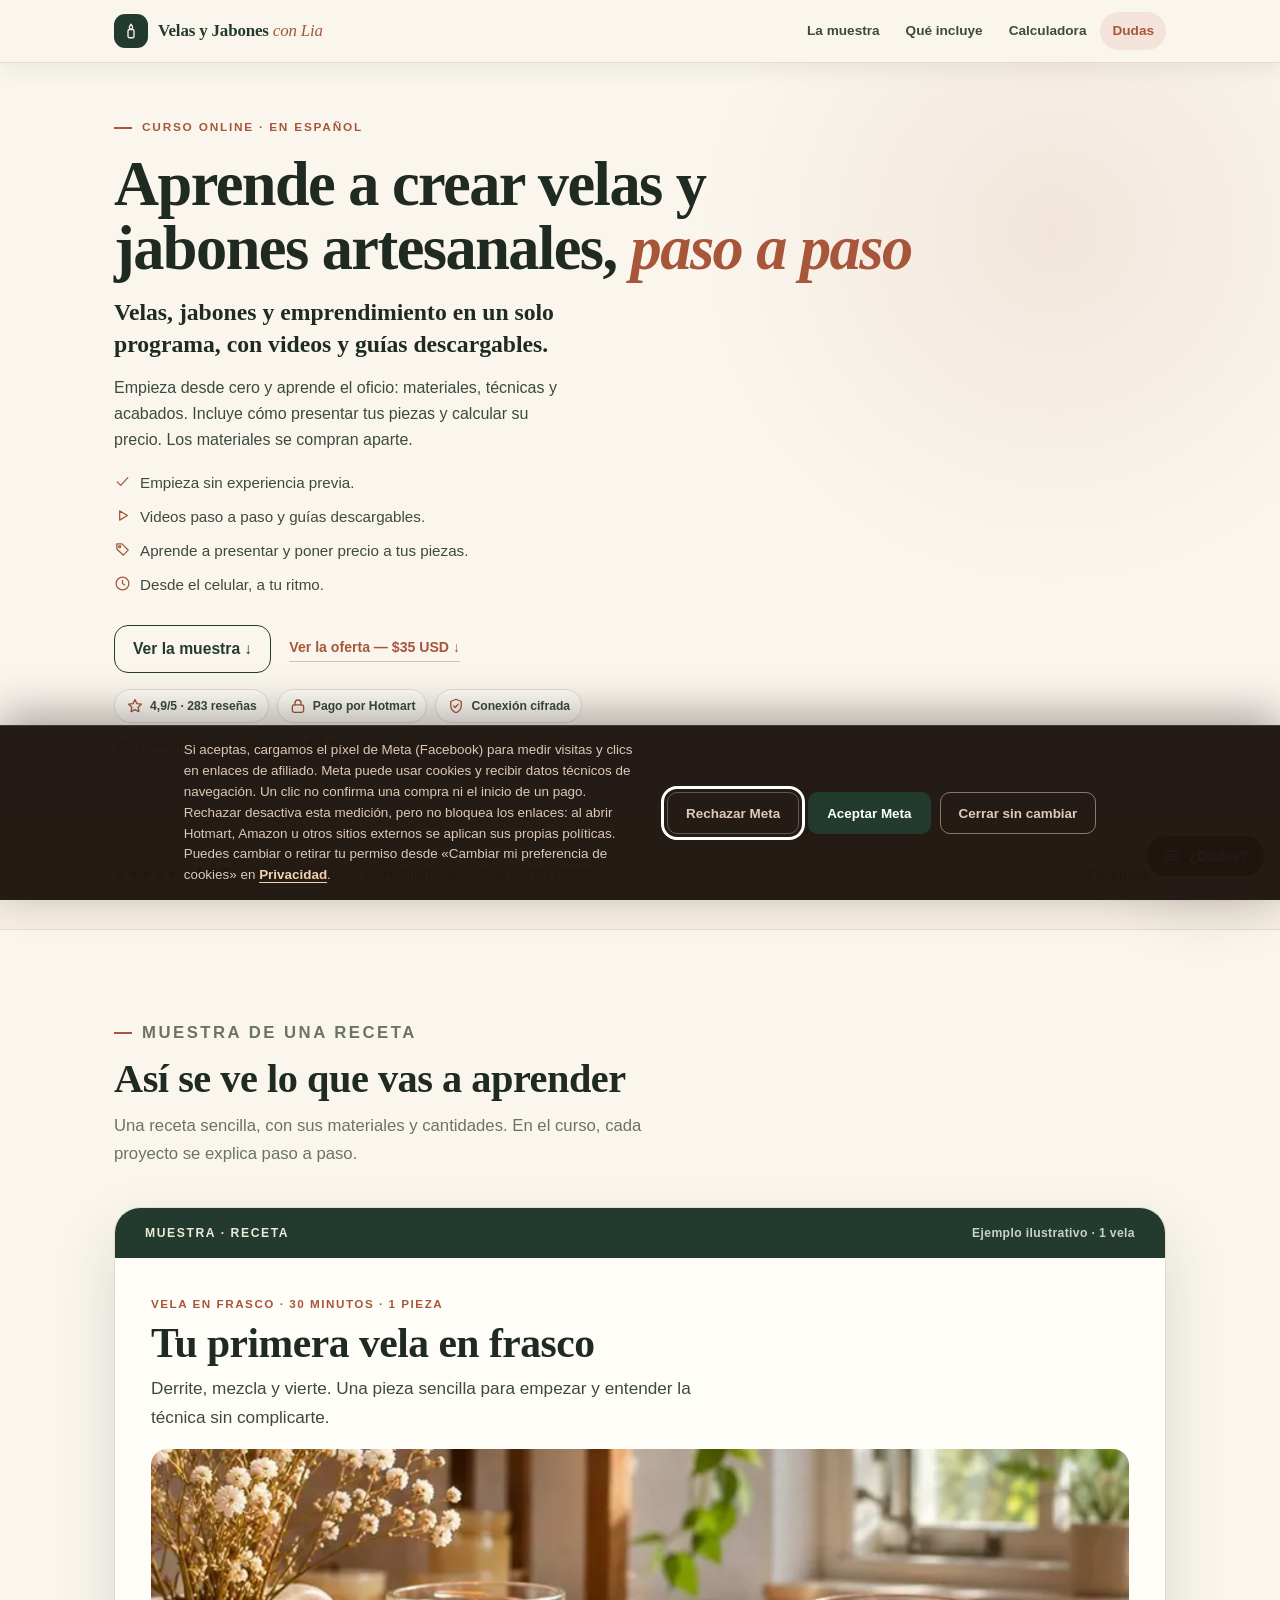
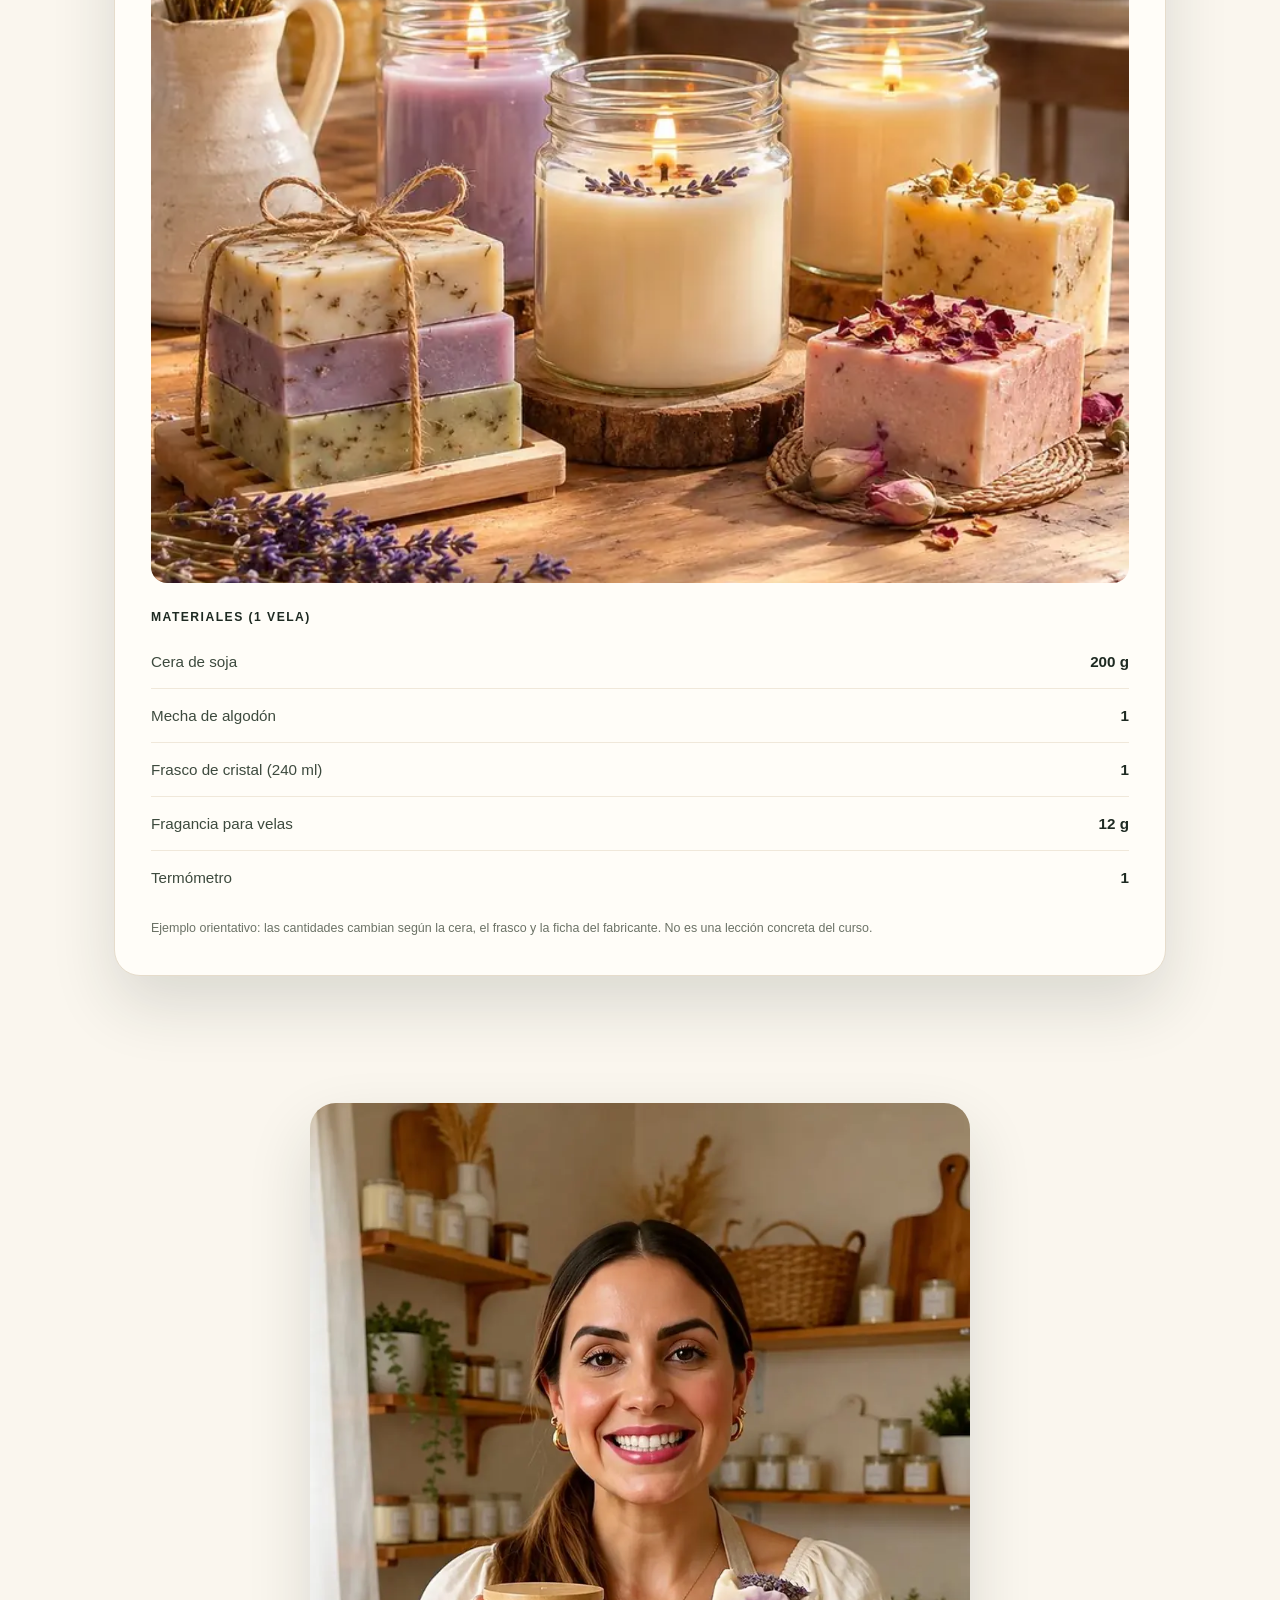
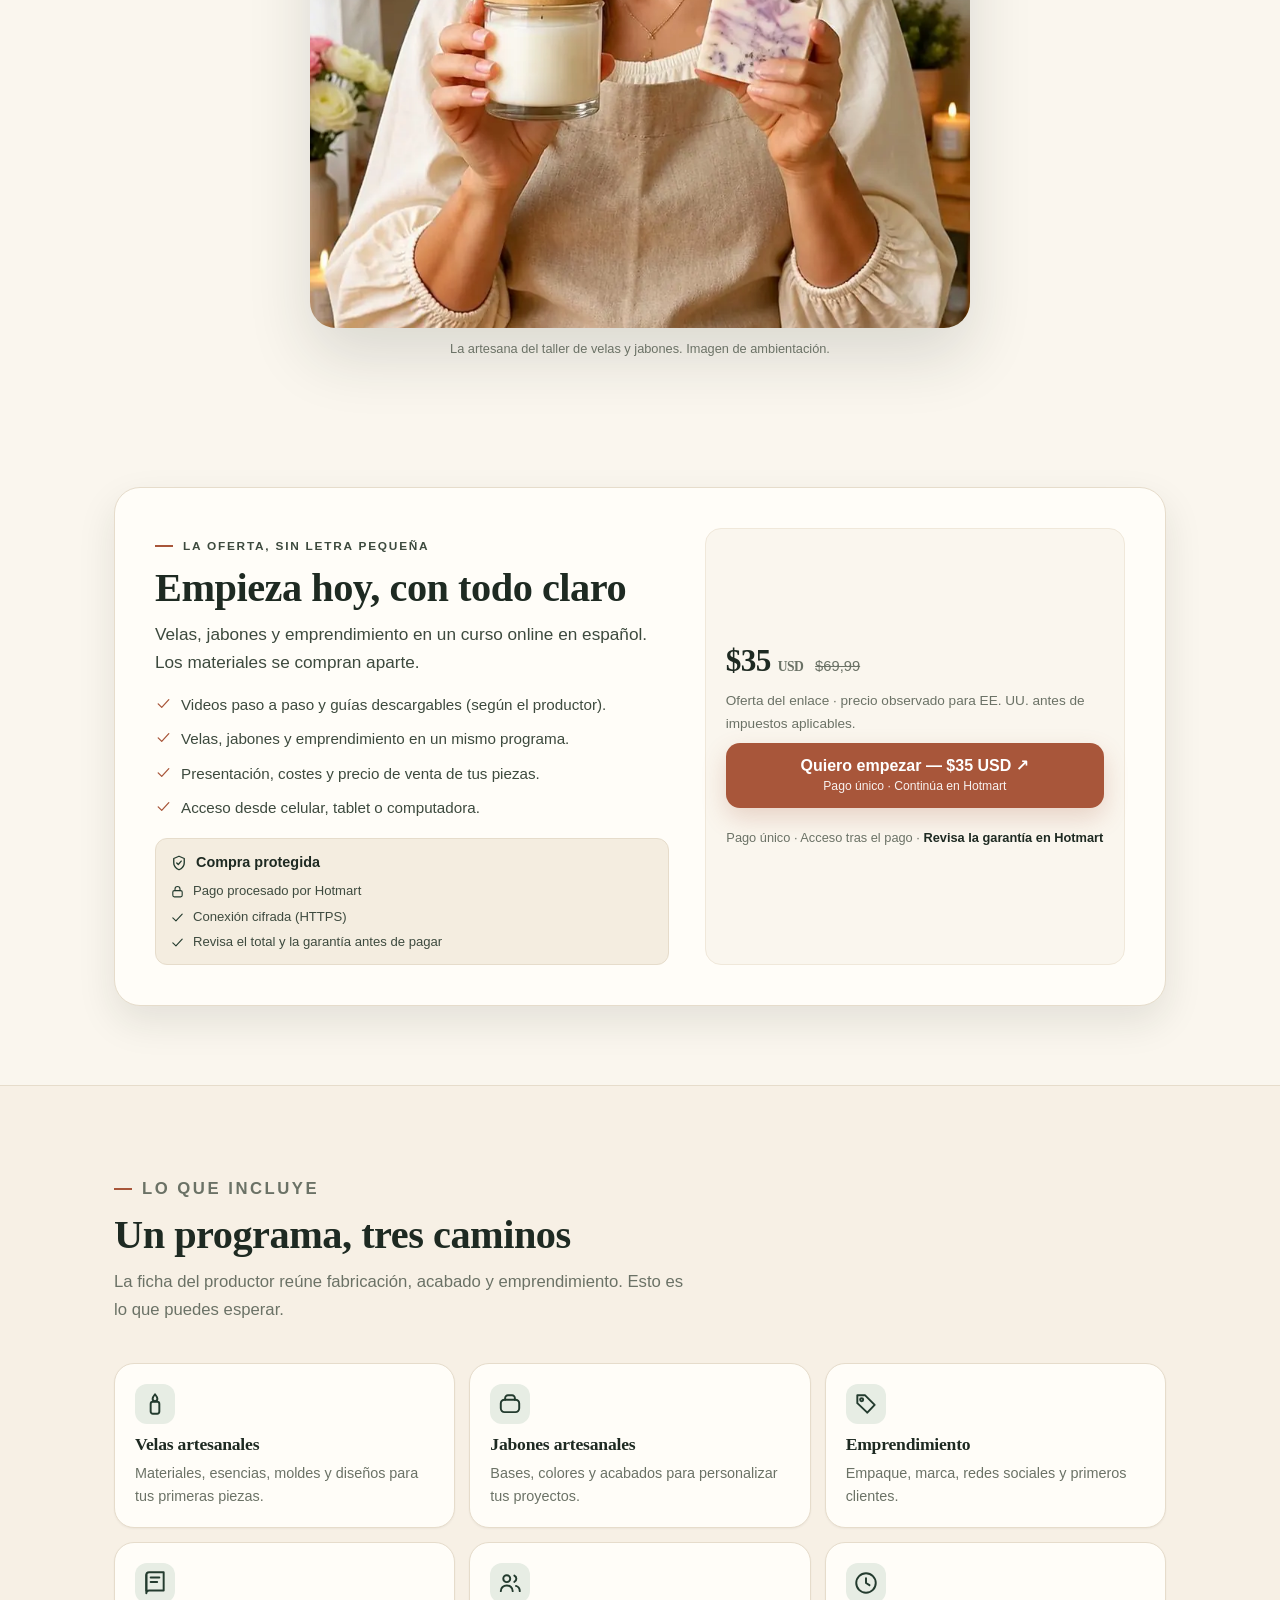
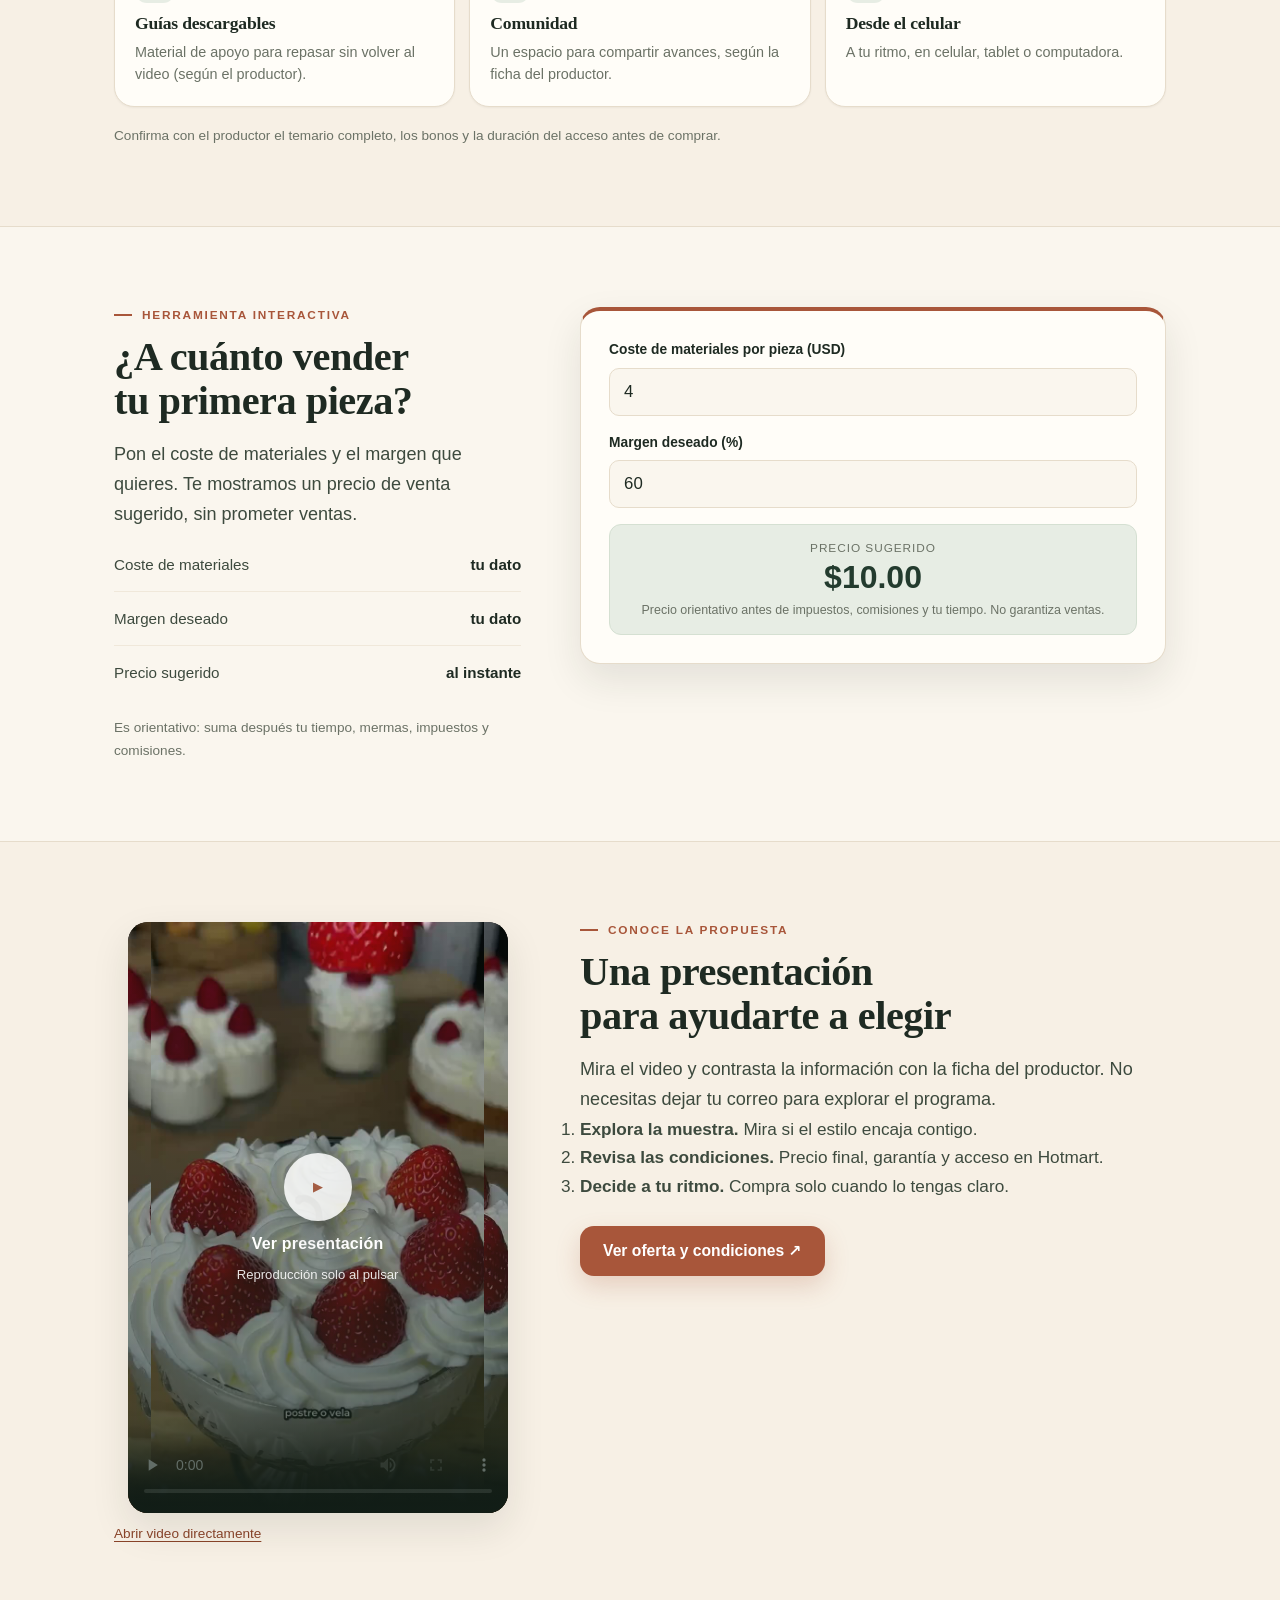
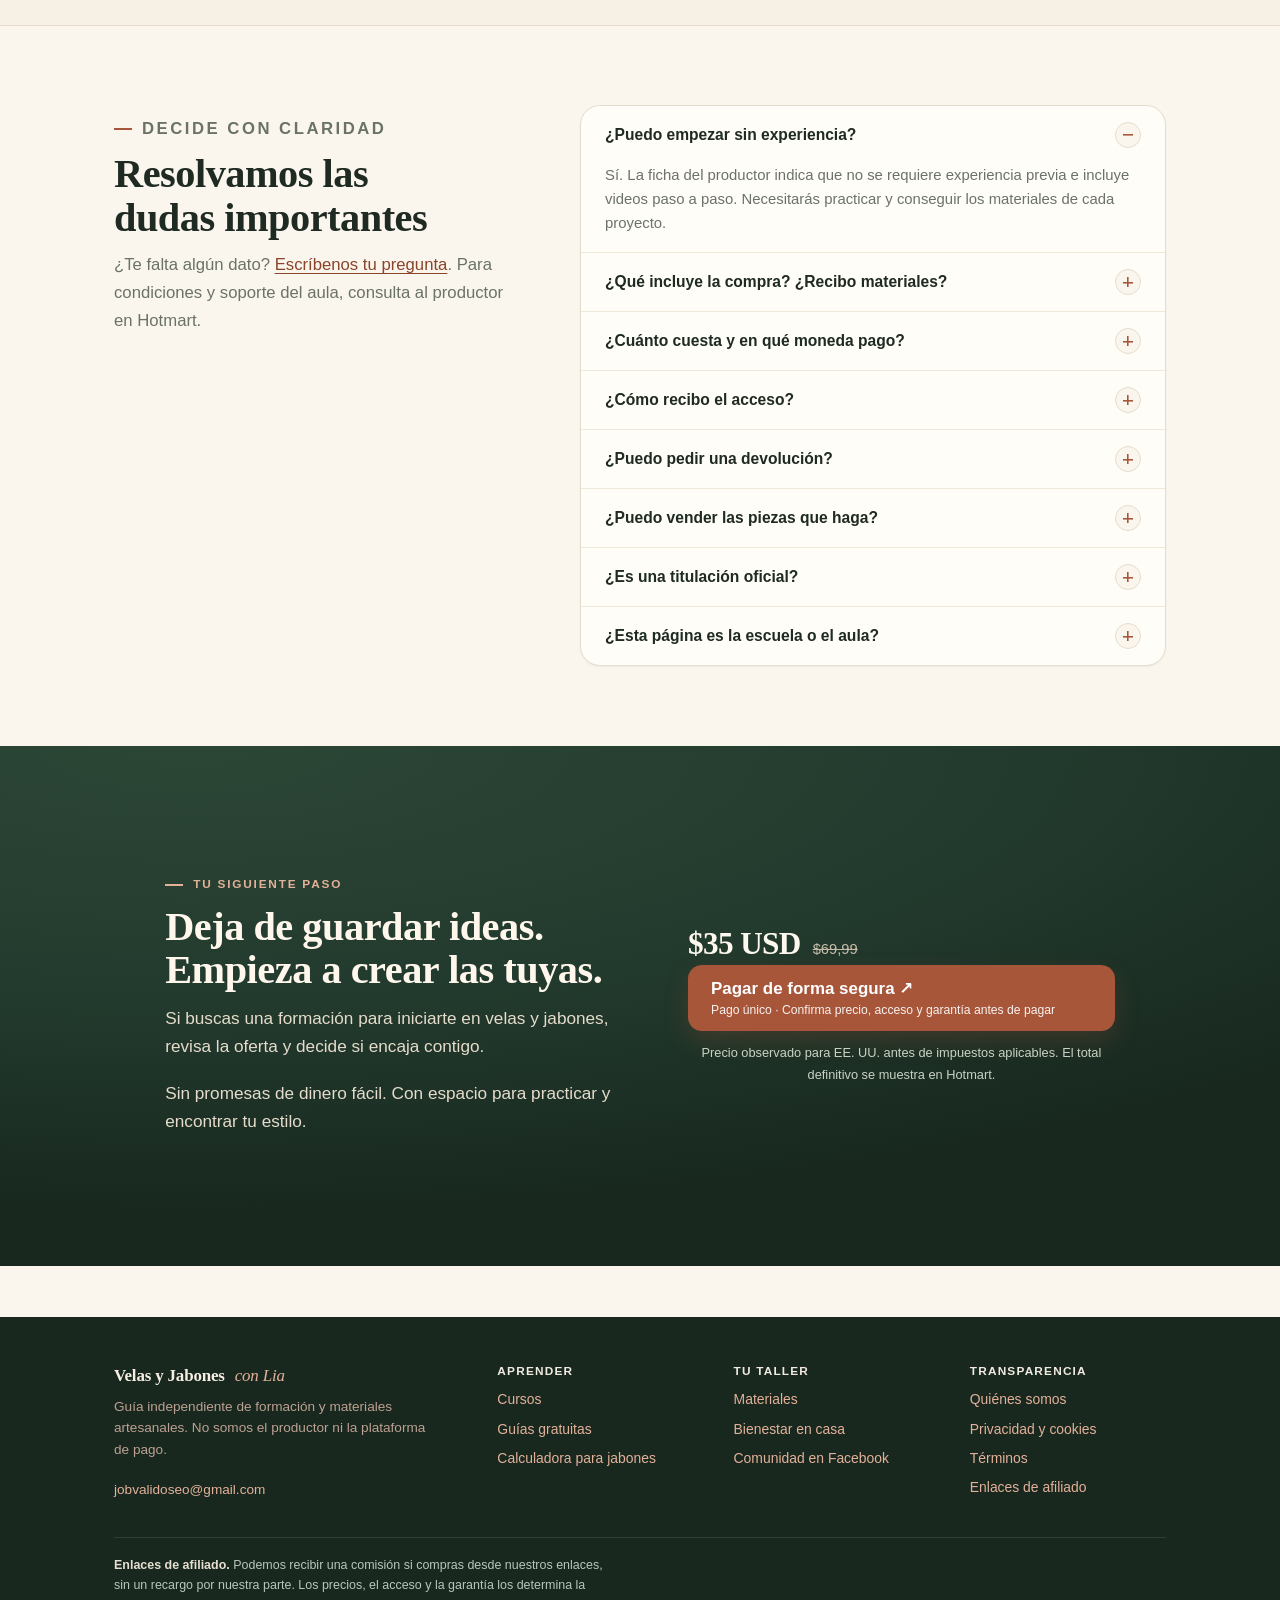
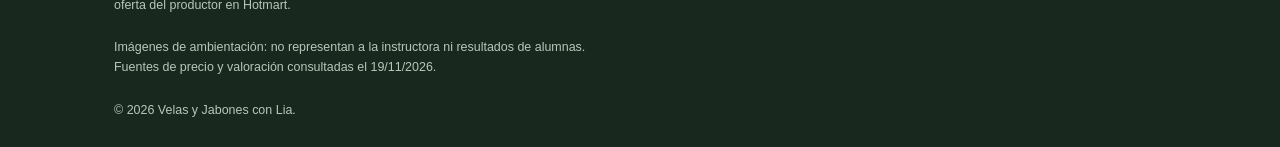
==== index.html @ e331d837 "Widget de dudas con posición fija y panel limpio; pie ajustado; assets v4" ====
<!DOCTYPE html>
<html lang="es">
<head>
<meta charset="UTF-8">
<meta name="viewport" content="width=device-width, initial-scale=1">
<title>Velas y Jabones Artesanales con Lia | Aprende paso a paso</title>
<meta name="description" content="Aprende a crear velas y jabones artesanales desde cero, con videos y guías. Curso online en español. Consulta la oferta y las 283 reseñas reales en Hotmart antes de comprar.">
<link rel="canonical" href="https://avali2.github.io/">
<meta name="theme-color" content="#FAF6EE">
<meta name="robots" content="index,follow,max-image-preview:large">
<meta property="og:type" content="website">
<meta property="og:locale" content="es_ES">
<meta property="og:site_name" content="Velas y Jabones con Lia">
<meta property="og:title" content="Velas y Jabones Artesanales con Lia — aprende paso a paso">
<meta property="og:description" content="Velas, jabones y emprendimiento en un curso online en español. 4,9/5 con 283 reseñas en Hotmart. Mira una muestra antes de decidir.">
<meta property="og:url" content="https://avali2.github.io/">
<meta property="og:image" content="https://avali2.github.io/assets/img/og-image.jpg">
<meta property="og:image:width" content="1200">
<meta property="og:image:height" content="630">
<meta name="twitter:card" content="summary_large_image">
<meta name="twitter:image" content="https://avali2.github.io/assets/img/og-image.jpg">
<link rel="icon" href="data:image/svg+xml,%3Csvg xmlns='http://www.w3.org/2000/svg' viewBox='0 0 32 32'%3E%3Crect width='32' height='32' rx='8' fill='%23233B2E'/%3E%3Crect x='11' y='14' width='10' height='12' rx='2.5' fill='%23FAF6EE'/%3E%3Cpath d='M16 5c2 2.4 3 3.9 3 5.4a3 3 0 0 1-6 0C13 8.9 14 7.4 16 5Z' fill='%23A8563A'/%3E%3C/svg%3E">
<link rel="stylesheet" href="assets/css/site.css?v=4">
<link rel="stylesheet" href="assets/css/consent.css?v=4">
<link rel="stylesheet" href="assets/css/editorial.css?v=4">
<script type="application/ld+json">
{"@context":"https://schema.org","@graph":[{"@type":"WebSite","@id":"https://avali2.github.io/#sitio","name":"Velas y Jabones con Lia","url":"https://avali2.github.io/","inLanguage":"es"},{"@type":"Course","name":"Velas y Jabones Artesanales OFERTA 3x1","description":"Curso online en español de velas, jabones y emprendimiento para principiantes.","provider":{"@type":"Organization","name":"Mapo Agency LLC"},"inLanguage":"es","url":"https://avali2.github.io/"}]}
</script>
</head>
<body class="sales-page">
<a class="skip-link" href="#contenido">Saltar al contenido</a>

<svg xmlns="http://www.w3.org/2000/svg" style="position:absolute;width:0;height:0;overflow:hidden" aria-hidden="true" focusable="false">
<symbol id="i-check" viewBox="0 0 24 24"><path d="M4.5 12.5 9.5 17.5 19.5 6.5"/></symbol>
<symbol id="i-shield" viewBox="0 0 24 24"><path d="M12 3l7 3v5.2c0 4.4-3 8.1-7 9.8-4-1.7-7-5.4-7-9.8V6l7-3Z"/><path d="M9 12l2 2 4-4.5"/></symbol>
<symbol id="i-lock" viewBox="0 0 24 24"><rect x="4.5" y="10.5" width="15" height="10" rx="2.4"/><path d="M8 10.5V8a4 4 0 0 1 8 0v2.5"/></symbol>
<symbol id="i-play" viewBox="0 0 24 24"><path d="M8 5.5v13l11-6.5-11-6.5Z"/></symbol>
<symbol id="i-clock" viewBox="0 0 24 24"><circle cx="12" cy="12" r="9"/><path d="M12 7.5V12l3.2 2"/></symbol>
<symbol id="i-users" viewBox="0 0 24 24"><circle cx="9" cy="8" r="3.2"/><path d="M3.5 19.5c0-3 2.5-5.2 5.5-5.2s5.5 2.2 5.5 5.2"/><path d="M16 5.2A3.2 3.2 0 0 1 16 11"/><path d="M17.5 14.7c2 .6 3.5 2.3 3.5 4.8"/></symbol>
<symbol id="i-mail" viewBox="0 0 24 24"><rect x="3" y="5" width="18" height="14" rx="2.4"/><path d="m4 7 8 6 8-6"/></symbol>
<symbol id="i-arrow" viewBox="0 0 24 24"><path d="M4 12h15"/><path d="M13 6l6 6-6 6"/></symbol>
<symbol id="i-candle" viewBox="0 0 24 24"><rect x="8" y="10" width="8" height="11" rx="2"/><path d="M12 3c1.4 1.7 2.2 2.9 2.2 4.2a2.2 2.2 0 0 1-4.4 0C9.8 5.9 10.6 4.7 12 3Z"/></symbol>
<symbol id="i-soap" viewBox="0 0 24 24"><rect x="3.5" y="8" width="17" height="11.5" rx="3.5"/><path d="M7.5 8V6.6A2.6 2.6 0 0 1 10.1 4h3.8a2.6 2.6 0 0 1 2.6 2.6V8"/></symbol>
<symbol id="i-calc" viewBox="0 0 24 24"><rect x="4.5" y="3" width="15" height="18" rx="2.4"/><path d="M8 7h8"/><path d="M8.5 11.5h.01M12 11.5h.01M15.5 11.5h.01M8.5 15h.01M12 15h.01M15.5 15h.01M8.5 18.2h.01M12 18.2h.01M15.5 18.2h.01"/></symbol>
<symbol id="i-chat" viewBox="0 0 24 24"><path d="M4 5.5h16v11H9l-4 3.5v-3.5H4Z"/><path d="M8 10h8M8 13h5"/></symbol>
<symbol id="i-cart" viewBox="0 0 24 24"><path d="M3 4h2l2.4 10.2a2 2 0 0 0 2 1.6h7.6a2 2 0 0 0 2-1.5L21 8H6"/><circle cx="9.5" cy="19" r="1.4"/><circle cx="17.5" cy="19" r="1.4"/></symbol>
<symbol id="i-star" viewBox="0 0 24 24"><path d="M12 3.5l2.6 5.3 5.9.9-4.3 4.1 1 5.8-5.2-2.7-5.2 2.7 1-5.8L3.5 9.7l5.9-.9L12 3.5Z"/></symbol>
<symbol id="i-tag" viewBox="0 0 24 24"><path d="M4 4h7.2L20 12.8 13.2 20 4 11.2V4Z"/><circle cx="8" cy="8" r="1.4"/></symbol>
<symbol id="i-book" viewBox="0 0 24 24"><path d="M4 4.5A2.5 2.5 0 0 1 6.5 2H20v17H6.5A2.5 2.5 0 0 0 4 21.5V4.5Z"/><path d="M4 19V4.5M8 7h8M8 11h6"/></symbol>
</svg>

<header class="topbar">
  <div class="wrap topbar-in">
    <a class="brand" href="index.html"><span class="brand-mark" aria-hidden="true"><svg class="ico" viewBox="0 0 24 24"><use href="#i-candle"/></svg></span><span>Velas y Jabones <em>con Lia</em></span></a>
    <nav class="nav" id="nav" aria-label="Menú principal">
      <a href="#muestra">La muestra</a>
      <a href="#incluye">Qué incluye</a>
      <a href="#calculadora">Calculadora</a>
      <a href="#faq">Dudas</a>
    </nav>
  </div>
</header>

<main id="contenido">
  <!-- ============================================================ HÉROE -->
  <section class="hero">
    <div class="wrap">
      <div class="hero-copy hero-copy--value">
        <p class="eyebrow">Curso online · En español</p>
        <h1>Aprende a crear velas y jabones artesanales, <em>paso a paso</em></h1>
        <p class="hero-sub">Velas, jabones y emprendimiento en un solo programa, con videos y guías descargables.</p>
        <p class="hero-body">Empieza desde cero y aprende el oficio: materiales, técnicas y acabados. Incluye cómo presentar tus piezas y calcular su precio. Los materiales se compran aparte.</p>

        <ul class="check-list hero-checks">
          <li><svg class="ico" aria-hidden="true"><use href="#i-check"/></svg><span>Empieza sin experiencia previa.</span></li>
          <li><svg class="ico" aria-hidden="true"><use href="#i-play"/></svg><span>Videos paso a paso y guías descargables.</span></li>
          <li><svg class="ico" aria-hidden="true"><use href="#i-tag"/></svg><span>Aprende a presentar y poner precio a tus piezas.</span></li>
          <li><svg class="ico" aria-hidden="true"><use href="#i-clock"/></svg><span>Desde el celular, a tu ritmo.</span></li>
        </ul>

        <div class="hero-actions">
          <a class="cta cta--ghost" href="#muestra">Ver la muestra ↓</a>
          <a class="hero-offer-link" href="#oferta-precio">Ver la oferta — $35 USD ↓</a>
        </div>

        <div class="trust-row">
          <span class="trust-badge"><svg class="ico" aria-hidden="true"><use href="#i-star"/></svg> 4,9/5 · 283 reseñas</span>
          <span class="trust-badge"><svg class="ico" aria-hidden="true"><use href="#i-lock"/></svg> Pago por Hotmart</span>
          <span class="trust-badge"><svg class="ico" aria-hidden="true"><use href="#i-shield"/></svg> Conexión cifrada</span>
        </div>
        <div class="social-row">
          <a href="https://www.facebook.com/Liavelasjabones" target="_blank" rel="noopener"><svg class="ico" aria-hidden="true"><use href="#i-users"/></svg> Comunidad en Facebook</a>
          <a href="mailto:jobvalidoseo@gmail.com?subject=Duda%20antes%20de%20comprar%20el%20curso"><svg class="ico" aria-hidden="true"><use href="#i-mail"/></svg> Dudas por email</a>
        </div>
      </div>
    </div>
  </section>

  <!-- ======================================================= PRUEBA SOCIAL -->
  <section class="proof" id="evaluaciones" aria-label="Valoraciones reales">
    <div class="wrap proof-in">
      <div class="proof-main">
        <span class="proof-stars" aria-hidden="true">★★★★★</span>
        <b>4,9/5</b>
        <span>· 283 evaluaciones en Hotmart (consultado el 19/11/2026)</span>
      </div>
      <div class="proof-links">
        <a href="https://www.facebook.com/Liavelasjabones" target="_blank" rel="noopener">Facebook ↗</a>
      </div>
    </div>
  </section>

  <!-- ================================================== MUESTRA / RECETA -->
  <section class="section" id="muestra">
    <div class="wrap">
      <div class="section-head">
        <p class="eyebrow">Muestra de una receta</p>
        <h2>Así se ve lo que vas a aprender</h2>
        <p>Una receta sencilla, con sus materiales y cantidades. En el curso, cada proyecto se explica paso a paso.</p>
      </div>

      <div class="sample-card">
        <div class="sample-head"><span>Muestra · receta</span><span class="sample-meta">Ejemplo ilustrativo · 1 vela</span></div>
        <div class="sample-body">
          <p class="sample-eyebrow">Vela en frasco · 30 minutos · 1 pieza</p>
          <h3 class="sample-title">Tu primera vela en frasco</h3>
          <p class="sample-desc">Derrite, mezcla y vierte. Una pieza sencilla para empezar y entender la técnica sin complicarte.</p>
          <div class="sample-img"><picture><source type="image/webp" srcset="assets/img/taller-480.webp 480w, assets/img/taller-800.webp 800w, assets/img/taller-1000.webp 1000w" sizes="(max-width: 900px) 90vw, 56vw"><img src="assets/img/taller-800.jpg" width="1000" height="1249" alt="Velas y jabones artesanales sobre una mesa de taller" loading="lazy" decoding="async"></picture></div>
          <p class="sample-sub">Materiales (1 vela)</p>
          <ul class="ing-list">
            <li><span>Cera de soja</span><b>200 g</b></li>
            <li><span>Mecha de algodón</span><b>1</b></li>
            <li><span>Frasco de cristal (240 ml)</span><b>1</b></li>
            <li><span>Fragancia para velas</span><b>12 g</b></li>
            <li><span>Termómetro</span><b>1</b></li>
          </ul>
          <p class="sample-note">Ejemplo orientativo: las cantidades cambian según la cera, el frasco y la ficha del fabricante. No es una lección concreta del curso.</p>
        </div>
      </div>
    </div>
  </section>

  <!-- ================================================ FOTO DE LA ARTESANA -->
  <section class="section section--photo" id="artesana" aria-label="La artesana del taller">
    <div class="wrap">
      <figure class="photo-big">
        <picture><source type="image/webp" srcset="assets/img/lia-420.webp 420w, assets/img/lia-640.webp 640w, assets/img/lia-880.webp 880w" sizes="(max-width: 900px) 92vw, 720px"><img src="assets/img/lia-640.jpg" width="880" height="1563" alt="Artesana con delantal sosteniendo una vela en frasco y una barra de jabón artesanal" loading="lazy" decoding="async"></picture>
        <figcaption>La artesana del taller de velas y jabones. Imagen de ambientación.</figcaption>
      </figure>
    </div>
  </section>

  <!-- ===================================================== OFERTA / PRECIO -->
  <section class="section" id="oferta-precio">
    <div class="wrap">
      <div class="offer-block">
        <div class="offer-copy">
          <p class="eyebrow">La oferta, sin letra pequeña</p>
          <h2>Empieza hoy, con todo claro</h2>
          <p>Velas, jabones y emprendimiento en un curso online en español. Los materiales se compran aparte.</p>
          <ul class="check-list">
            <li><svg class="ico" aria-hidden="true"><use href="#i-check"/></svg><span>Videos paso a paso y guías descargables (según el productor).</span></li>
            <li><svg class="ico" aria-hidden="true"><use href="#i-check"/></svg><span>Velas, jabones y emprendimiento en un mismo programa.</span></li>
            <li><svg class="ico" aria-hidden="true"><use href="#i-check"/></svg><span>Presentación, costes y precio de venta de tus piezas.</span></li>
            <li><svg class="ico" aria-hidden="true"><use href="#i-check"/></svg><span>Acceso desde celular, tablet o computadora.</span></li>
          </ul>
          <div class="secure-box">
            <p class="secure-title"><svg class="ico" aria-hidden="true"><use href="#i-shield"/></svg> Compra protegida</p>
            <ul>
              <li><svg class="ico" aria-hidden="true"><use href="#i-lock"/></svg> Pago procesado por Hotmart</li>
              <li><svg class="ico" aria-hidden="true"><use href="#i-check"/></svg> Conexión cifrada (HTTPS)</li>
              <li><svg class="ico" aria-hidden="true"><use href="#i-check"/></svg> Revisa el total y la garantía antes de pagar</li>
            </ul>
          </div>
        </div>
        <div class="offer-side">
          <div class="price-row"><span class="price-now">$35 <span class="small muted">USD</span></span><span class="price-was">$69,99</span></div>
          <p class="small muted">Oferta del enlace · precio observado para EE. UU. antes de impuestos aplicables.</p>
          <a class="cta cta--hero" href="https://go.hotmart.com/O107442122M?ap=e5ca&amp;src=LANDVELAS1" target="_blank" rel="sponsored noopener" data-hotmart data-placement="hero" data-sticky-anchor>
            <span>Quiero empezar — $35 USD ↗</span>
            <small>Pago único · Continúa en Hotmart</small>
          </a>
          <p class="reassure">Pago único · Acceso tras el pago · <b>Revisa la garantía en Hotmart</b></p>
        </div>
      </div>
    </div>
  </section>

  <!-- ==================================================== QUÉ INCLUYE -->
  <section class="section band" id="incluye">
    <div class="wrap">
      <div class="section-head">
        <p class="eyebrow">Lo que incluye</p>
        <h2>Un programa, tres caminos</h2>
        <p>La ficha del productor reúne fabricación, acabado y emprendimiento. Esto es lo que puedes esperar.</p>
      </div>
      <div class="inc-grid">
        <article class="inc-card"><span class="inc-ico" aria-hidden="true"><svg class="ico ico--lg"><use href="#i-candle"/></svg></span><h3>Velas artesanales</h3><p>Materiales, esencias, moldes y diseños para tus primeras piezas.</p></article>
        <article class="inc-card"><span class="inc-ico" aria-hidden="true"><svg class="ico ico--lg"><use href="#i-soap"/></svg></span><h3>Jabones artesanales</h3><p>Bases, colores y acabados para personalizar tus proyectos.</p></article>
        <article class="inc-card"><span class="inc-ico" aria-hidden="true"><svg class="ico ico--lg"><use href="#i-tag"/></svg></span><h3>Emprendimiento</h3><p>Empaque, marca, redes sociales y primeros clientes.</p></article>
        <article class="inc-card"><span class="inc-ico" aria-hidden="true"><svg class="ico ico--lg"><use href="#i-book"/></svg></span><h3>Guías descargables</h3><p>Material de apoyo para repasar sin volver al video (según el productor).</p></article>
        <article class="inc-card"><span class="inc-ico" aria-hidden="true"><svg class="ico ico--lg"><use href="#i-users"/></svg></span><h3>Comunidad</h3><p>Un espacio para compartir avances, según la ficha del productor.</p></article>
        <article class="inc-card"><span class="inc-ico" aria-hidden="true"><svg class="ico ico--lg"><use href="#i-clock"/></svg></span><h3>Desde el celular</h3><p>A tu ritmo, en celular, tablet o computadora.</p></article>
      </div>
      <p class="small muted mt-2">Confirma con el productor el temario completo, los bonos y la duración del acceso antes de comprar.</p>
    </div>
  </section>

  <!-- ==================================================== CALCULADORA -->
  <section class="section" id="calculadora">
    <div class="wrap split">
      <div>
        <p class="eyebrow">Herramienta interactiva</p>
        <h2>¿A cuánto vender tu primera pieza?</h2>
        <p class="lead mt-2">Pon el coste de materiales y el margen que quieres. Te mostramos un precio de venta sugerido, sin prometer ventas.</p>
        <ul class="ing-list mt-2" style="max-width:420px">
          <li><span>Coste de materiales</span><b>tu dato</b></li>
          <li><span>Margen deseado</span><b>tu dato</b></li>
          <li><span>Precio sugerido</span><b>al instante</b></li>
        </ul>
        <p class="small muted mt-2">Es orientativo: suma después tu tiempo, mermas, impuestos y comisiones.</p>
      </div>
      <form class="calc-card" id="calc-precio" novalidate aria-label="Calculadora de precio de venta">
        <div class="field"><label for="calc-coste">Coste de materiales por pieza (USD)</label><input type="number" id="calc-coste" value="4" min="0" step="0.01" inputmode="decimal"></div>
        <div class="field"><label for="calc-margen">Margen deseado (%)</label><input type="number" id="calc-margen" value="60" min="0" max="90" step="1" inputmode="numeric"></div>
        <div class="calc-result" role="status" aria-live="polite"><span>Precio sugerido</span><b id="calc-resultado">—</b><p id="calc-nota">Precio orientativo antes de impuestos y comisiones. No garantiza ventas.</p></div>
      </form>
    </div>
  </section>

  <!-- ========================================================= VÍDEO -->
  <section class="section band" id="video">
    <div class="wrap split">
      <div><div class="video-shell" data-video>
        <img src="vsl-poster.jpg" width="720" height="1280" alt="Portada del video de presentación" loading="lazy" decoding="async">
        <button class="video-play" type="button" aria-label="Reproducir presentación"><span class="video-play-ring" aria-hidden="true">▶</span><b>Ver presentación</b><span>Reproducción solo al pulsar</span></button>
        <video controls playsinline preload="none" poster="vsl-poster.jpg" width="720" height="1280"><source src="vsl-ligero.mp4" type="video/mp4">Puedes <a href="vsl-ligero.mp4">abrir el video</a>.</video>
      </div><p class="small muted mt-1"><a href="vsl-ligero.mp4">Abrir video directamente</a></p></div>
      <div><p class="eyebrow">Conoce la propuesta</p><h2>Una presentación para ayudarte a elegir</h2><p class="lead mt-2">Mira el video y contrasta la información con la ficha del productor. No necesitas dejar tu correo para explorar el programa.</p><ol class="buy-steps"><li><b>Explora la muestra.</b> Mira si el estilo encaja contigo.</li><li><b>Revisa las condiciones.</b> Precio final, garantía y acceso en Hotmart.</li><li><b>Decide a tu ritmo.</b> Compra solo cuando lo tengas claro.</li></ol><a class="cta mt-3" href="https://go.hotmart.com/O107442122M?ap=e5ca&amp;src=LANDVELAS3" target="_blank" rel="sponsored noopener" data-placement="video">Ver oferta y condiciones ↗</a></div>
    </div>
  </section>

  <!-- ========================================================== FAQ -->
  <section class="section" id="faq"><div class="wrap split"><div class="section-head"><p class="eyebrow">Decide con claridad</p><h2>Resolvamos las dudas importantes</h2><p>¿Te falta algún dato? <a href="mailto:jobvalidoseo@gmail.com?subject=Duda%20antes%20de%20comprar%20el%20curso">Escríbenos tu pregunta</a>. Para condiciones y soporte del aula, consulta al productor en Hotmart.</p></div><div class="faq">
    <details open><summary>¿Puedo empezar sin experiencia?</summary><p>Sí. La ficha del productor indica que no se requiere experiencia previa e incluye videos paso a paso. Necesitarás practicar y conseguir los materiales de cada proyecto.</p></details>
    <details><summary>¿Qué incluye la compra? ¿Recibo materiales?</summary><p>Es una formación online de velas, jabones y emprendimiento. El productor anuncia videos, guías descargables y comunidad. No incluye un kit físico. Revisa con el productor el listado actualizado de lecciones, bonos y condiciones de acceso.</p></details>
    <details><summary>¿Cuánto cuesta y en qué moneda pago?</summary><p>El enlace de oferta mostraba $35 USD para EE. UU. el 19/11/2026, frente al precio base observado de $69,99 USD. Puede haber impuestos y variaciones. Hotmart te muestra el total y los medios de pago de tu país antes de confirmar.</p></details>
    <details><summary>¿Cómo recibo el acceso?</summary><p>Sigue las instrucciones de Hotmart después de confirmar el pago y utiliza un correo al que tengas acceso. Si no encuentras el mensaje, revisa spam y consulta tu compra en Hotmart.</p></details>
    <details><summary>¿Puedo pedir una devolución?</summary><p>Antes de pagar, comprueba el plazo de garantía y las condiciones de tu oferta en Hotmart. Si necesitas solicitar un reembolso, utiliza los canales de la plataforma dentro del plazo aplicable.</p></details>
    <details><summary>¿Puedo vender las piezas que haga?</summary><p>El programa incluye emprendimiento, pero no garantiza ventas ni ingresos. Antes de vender, comprueba la seguridad del producto y las normas de etiquetado y comercialización de tu país.</p></details>
    <details><summary>¿Es una titulación oficial?</summary><p>No presentamos esta formación como un título oficial. Si el certificado es importante para ti, confirma con el productor su disponibilidad y alcance.</p></details>
    <details><summary>¿Esta página es la escuela o el aula?</summary><p>No. Somos una guía independiente afiliada. El producto es de Mapo Agency LLC y el pago se tramita en Hotmart. Podemos recibir una comisión por las compras desde nuestros enlaces.</p></details>
  </div></div></section>

  <!-- ==================================================== CIERRE / CTA -->
  <section class="section band--dark" id="empezar"><div class="wrap"><div class="finale"><div class="finale-grid"><div><p class="eyebrow">Tu siguiente paso</p><h2>Deja de guardar ideas.<br>Empieza a crear las tuyas.</h2><p>Si buscas una formación para iniciarte en velas y jabones, revisa la oferta y decide si encaja contigo.</p><p class="mt-2">Sin promesas de dinero fácil. Con espacio para practicar y encontrar tu estilo.</p></div><div><div class="price-row"><span class="price-now">$35 USD</span><span class="price-was">$69,99</span></div><a class="cta cta--hero" href="https://go.hotmart.com/O107442122M?ap=e5ca&amp;src=LANDFINAL" target="_blank" rel="sponsored noopener" data-placement="final" data-sticky-anchor><span>Pagar de forma segura ↗</span><small>Pago único · Confirma precio, acceso y garantía antes de pagar</small></a><p class="reassure" style="color:#C9D3C4">Precio observado para EE. UU. antes de impuestos aplicables. El total definitivo se muestra en Hotmart.</p></div></div></div></div></section>
</main>

<footer class="footer"><div class="wrap"><div class="footer-grid"><div class="footer-about"><a class="brand" href="index.html">Velas y Jabones <em>con Lia</em></a><p>Guía independiente de formación y materiales artesanales. No somos el productor ni la plataforma de pago.</p><p class="mt-2"><a href="mailto:jobvalidoseo@gmail.com">jobvalidoseo@gmail.com</a></p></div><div><h4>Aprender</h4><ul><li><a href="tienda.html">Cursos</a></li><li><a href="guias.html">Guías gratuitas</a></li><li><a href="calculadora.html">Calculadora para jabones</a></li></ul></div><div><h4>Tu taller</h4><ul><li><a href="kit.html">Materiales</a></li><li><a href="bienestar.html">Bienestar en casa</a></li><li><a href="https://www.facebook.com/Liavelasjabones" rel="noopener">Comunidad en Facebook</a></li></ul></div><div><h4>Transparencia</h4><ul><li><a href="sobre.html">Quiénes somos</a></li><li><a href="privacidad.html">Privacidad y cookies</a></li><li><a href="terminos.html">Términos</a></li><li><a href="sobre.html#afiliados">Enlaces de afiliado</a></li></ul></div></div><div class="footer-bottom"><p><strong>Enlaces de afiliado.</strong> Podemos recibir una comisión si compras desde nuestros enlaces, sin un recargo por nuestra parte. Los precios, el acceso y la garantía los determina la oferta del productor en Hotmart.</p><p>Imágenes de ambientación: no representan a la instructora ni resultados de alumnas. Fuentes de precio y valoración consultadas el 19/11/2026.</p><p>© <span data-year>2026</span> Velas y Jabones con Lia.</p></div></div></footer>

<div class="sticky-buy" aria-label="Oferta del curso"><div class="sb-price"><b>$35 USD</b><span>Antes de impuestos aplicables</span></div><a class="cta" href="https://go.hotmart.com/O107442122M?ap=e5ca&amp;src=LANDSTICKY" target="_blank" rel="sponsored noopener" data-placement="sticky">Quiero empezar ↗</a></div>

<button type="button" class="support-fab" aria-expanded="false" aria-controls="support-panel" aria-label="Abrir dudas y contacto"><svg class="ico" aria-hidden="true"><use href="#i-chat"/></svg><span class="support-fab-label">¿Dudas?</span></button>
<div class="support-panel" id="support-panel" role="dialog" aria-label="Contacto y ayuda"><button type="button" class="close" aria-label="Cerrar">×</button><h3>¿Te ayudamos a decidir?</h3><p>Resolvemos dudas sobre contenido, materiales y compra.</p><a href="mailto:jobvalidoseo@gmail.com?subject=Duda%20antes%20de%20comprar%20el%20curso"><svg class="ico" aria-hidden="true"><use href="#i-mail"/></svg> jobvalidoseo@gmail.com</a><a href="https://www.facebook.com/Liavelasjabones" target="_blank" rel="noopener"><svg class="ico" aria-hidden="true"><use href="#i-users"/></svg> Comunidad en Facebook</a></div>

<script src="assets/js/consent.js?v=4" defer></script>
<script src="assets/js/site.js?v=4" defer></script>
<script src="assets/js/pro.js?v=4" defer></script>
<script>
(function () {
  "use strict";
  var coste = document.getElementById("calc-coste");
  var margen = document.getElementById("calc-margen");
  if (!coste || !margen) return;
  var out = document.getElementById("calc-resultado");
  var nota = document.getElementById("calc-nota");
  function actualizar() {
    var c = parseFloat(coste.value);
    var m = parseFloat(margen.value);
    c = isFinite(c) && c >= 0 ? c : 0;
    m = isFinite(m) ? Math.min(Math.max(m, 0), 90) : 0;
    if (m >= 100) { out.textContent = "—"; nota.textContent = "Elige un margen menor al 100 %."; return; }
    var precio = c > 0 && m < 100 ? c / (1 - m / 100) : 0;
    out.textContent = "$" + precio.toFixed(2);
    nota.textContent = "Precio orientativo antes de impuestos, comisiones y tu tiempo. No garantiza ventas.";
  }
  coste.addEventListener("input", actualizar);
  margen.addEventListener("input", actualizar);
  actualizar();
})();
</script>
</body>
</html>
---- assets/css/site.css ----
/* ==========================================================================
   Velas y Jabones con Lia — hoja de estilos única
   Diseño cálido, artesanal y móvil primero.
   ========================================================================== */

:root {
  color-scheme: light;

  --paper: #fbf7ef;
  --surface: #fffdf9;
  --cream: #f4e9da;
  --parchment: #f7f0e5;
  --ink: #2c1e18;
  --body: #4b3a31;
  --muted: #6b5548;
  --caramel: #8a4429;
  --terracotta: #a8543a;
  --gold: #a9782f;
  --olive: #3d4f39;
  --olive-pale: #e8ecdd;
  --line: #e6d8c8;
  --line-soft: #f0e5d6;
  --green: #157a3e;
  --green-dark: #0f5f30;

  --radius-sm: 12px;
  --radius: 18px;
  --radius-lg: 26px;

  --shadow-xs: 0 1px 2px rgb(64 37 23 / 6%);
  --shadow-sm: 0 4px 14px rgb(64 37 23 / 6%);
  --shadow-md: 0 12px 32px rgb(64 37 23 / 9%);
  --shadow-lg: 0 24px 60px rgb(64 37 23 / 14%);

  --serif: "Iowan Old Style", "Palatino Linotype", Palatino, Georgia, "Times New Roman", serif;
  --sans: -apple-system, BlinkMacSystemFont, "Segoe UI", Roboto, "Helvetica Neue", Arial, system-ui, sans-serif;

  --gutter: clamp(18px, 4.8vw, 44px);
  --maxw: 1140px;
  --header-h: 62px;
}

/* --------------------------------------------------------------- reset --- */
*,
*::before,
*::after { box-sizing: border-box; }

html {
  -webkit-text-size-adjust: 100%;
  scroll-behavior: smooth;
  scroll-padding-block-start: calc(var(--header-h) + 16px);
}

@media (prefers-reduced-motion: reduce) {
  html { scroll-behavior: auto; }
  *, *::before, *::after {
    animation-duration: .001ms !important;
    animation-iteration-count: 1 !important;
    transition-duration: .001ms !important;
  }
}

body {
  margin: 0;
  background: var(--paper);
  color: var(--body);
  font-family: var(--sans);
  font-size: clamp(1rem, .96rem + .28vw, 1.075rem);
  line-height: 1.65;
  -webkit-font-smoothing: antialiased;
  text-rendering: optimizeLegibility;
  overflow-x: hidden;
}

img, svg, video { display: block; max-width: 100%; }
img { height: auto; }

h1, h2, h3, h4 {
  margin: 0;
  color: var(--ink);
  font-family: var(--serif);
  font-weight: 600;
  line-height: 1.12;
  letter-spacing: -.012em;
  text-wrap: balance;
}

h1 { font-size: clamp(2.05rem, 1.35rem + 3.1vw, 3.55rem); }
h2 { font-size: clamp(1.65rem, 1.2rem + 1.85vw, 2.5rem); }
h3 { font-size: clamp(1.15rem, 1.05rem + .42vw, 1.35rem); line-height: 1.25; }

h1 em, h2 em {
  font-style: italic;
  color: var(--caramel);
}

p { margin: 0; }
p + p { margin-top: .85em; }

a { color: var(--caramel); text-underline-offset: 3px; }
a:hover { color: var(--ink); }

strong { color: var(--ink); font-weight: 700; }

ul, ol { margin: 0; padding: 0; }

:focus-visible {
  outline: 2px solid var(--caramel);
  outline-offset: 3px;
  border-radius: 4px;
}

.sr-only {
  position: absolute;
  width: 1px; height: 1px;
  padding: 0; margin: -1px;
  overflow: hidden;
  clip: rect(0 0 0 0);
  white-space: nowrap;
  border: 0;
}

.skip-link {
  position: absolute;
  inset-block-start: -60px;
  inset-inline-start: 12px;
  z-index: 200;
  padding: 10px 16px;
  background: var(--ink);
  color: #fff;
  border-radius: 0 0 10px 10px;
  text-decoration: none;
  transition: inset-block-start .18s ease;
}
.skip-link:focus { inset-block-start: 0; color: #fff; }

/* --------------------------------------------------------------- layout --- */
.wrap {
  width: 100%;
  max-width: var(--maxw);
  margin-inline: auto;
  padding-inline: var(--gutter);
}

.section { padding-block: clamp(46px, 6.2vw, 88px); }
.section--tight { padding-block: clamp(34px, 4.4vw, 58px); }

.band {
  background: var(--parchment);
  border-block: 1px solid var(--line);
}

.band--dark {
  background:
    radial-gradient(120% 90% at 15% 0%, #4a2c20 0%, #2b1a14 48%, #20130f 100%);
  color: #f6e9da;
  border: 0;
}
.band--dark h2, .band--dark h3 { color: #fff7ec; }
.band--dark p { color: #eddbc8; }

/* -------------------------------------------------------------- eyebrow --- */
.eyebrow {
  display: flex;
  align-items: center;
  gap: 9px;
  margin: 0 0 12px;
  color: var(--caramel);
  font-family: var(--sans);
  font-size: .735rem;
  font-weight: 750;
  letter-spacing: .11em;
  line-height: 1.4;
  text-transform: uppercase;
}
.eyebrow::before {
  content: "";
  flex: 0 0 18px;
  block-size: 1px;
  background: currentColor;
  opacity: .55;
}
.band--dark .eyebrow { color: #d9b48a; }

.section-head { max-width: 64ch; margin-bottom: clamp(24px, 3.4vw, 40px); }
.section-head p { margin-top: 12px; font-size: 1.045rem; color: var(--muted); }
.section-head--center { margin-inline: auto; text-align: center; }
.section-head--center .eyebrow { justify-content: center; }

.lead { font-size: clamp(1.02rem, .98rem + .3vw, 1.13rem); }

/* --------------------------------------------------------------- header --- */
.topbar {
  position: sticky;
  inset-block-start: 0;
  z-index: 90;
  background: rgb(251 247 239 / 92%);
  backdrop-filter: saturate(150%) blur(12px);
  border-block-end: 1px solid var(--line-soft);
}
.topbar-in {
  display: flex;
  align-items: center;
  justify-content: space-between;
  gap: 16px;
  min-block-size: var(--header-h);
}

.brand {
  display: inline-flex;
  align-items: center;
  gap: 10px;
  color: var(--ink);
  font-family: var(--serif);
  font-size: 1.06rem;
  font-weight: 600;
  line-height: 1.15;
  text-decoration: none;
  letter-spacing: -.01em;
}
.brand:hover { color: var(--ink); }
.brand em { font-style: italic; color: var(--caramel); font-weight: 500; }
.brand-mark {
  display: grid;
  place-items: center;
  inline-size: 34px;
  block-size: 34px;
  color: var(--caramel);
  background: var(--cream);
  border: 1px solid #e8d6c2;
  border-radius: 50%;
}
.brand-mark svg { inline-size: 18px; block-size: 18px; }

/* nav */
.nav-input { position: absolute; opacity: 0; pointer-events: none; }
.nav-toggle {
  display: none;
  align-items: center;
  gap: 7px;
  min-block-size: 42px;
  padding: 9px 14px;
  color: var(--ink);
  background: var(--surface);
  border: 1px solid var(--line);
  border-radius: 999px;
  font-size: .86rem;
  font-weight: 700;
  cursor: pointer;
  user-select: none;
}
.nav-toggle::after {
  content: "";
  inline-size: 7px; block-size: 7px;
  border-block-start: 1.6px solid currentColor;
  border-inline-end: 1.6px solid currentColor;
  transform: translateY(-2px) rotate(135deg);
  transition: transform .2s ease;
}
.nav-input:checked ~ .nav-toggle::after { transform: translateY(2px) rotate(-45deg); }

.nav {
  display: flex;
  align-items: center;
  gap: 4px;
}
.nav a {
  display: inline-block;
  padding: 9px 12px;
  color: var(--body);
  border-radius: 999px;
  font-size: .875rem;
  font-weight: 600;
  text-decoration: none;
  white-space: nowrap;
}
.nav a:hover { background: var(--cream); color: var(--ink); }
.nav a[aria-current="page"] { background: #f1e2d1; color: var(--caramel); }
.nav .nav-cta {
  margin-inline-start: 8px;
  padding-inline: 18px;
  background: var(--green);
  color: #fff;
}
.nav .nav-cta:hover { background: var(--green-dark); color: #fff; }

@media (max-width: 900px) {
  .nav-toggle { display: inline-flex; }
  .nav {
    position: absolute;
    inset-inline: 0;
    inset-block-start: 100%;
    display: none;
    flex-direction: column;
    align-items: stretch;
    gap: 2px;
    max-block-size: calc(100dvh - var(--header-h));
    padding: 10px var(--gutter) 18px;
    background: var(--surface);
    border-block-end: 1px solid var(--line);
    box-shadow: var(--shadow-md);
    overflow-y: auto;
  }
  .nav-input:checked ~ .nav { display: flex; }
  .nav a {
    padding: 13px 12px;
    border-block-end: 1px solid var(--line-soft);
    border-radius: 0;
    font-size: .97rem;
  }
  .nav a[aria-current="page"] { background: transparent; color: var(--caramel); }
  .nav .nav-cta {
    margin: 12px 0 0;
    padding-block: 14px;
    border: 0;
    border-radius: 12px;
    text-align: center;
    justify-content: center;
  }
}

/* ------------------------------------------------------------------ cta --- */
.cta {
  display: inline-flex;
  align-items: center;
  justify-content: center;
  gap: 9px;
  min-block-size: 50px;
  padding: 13px 22px;
  border: 1px solid transparent;
  border-radius: 12px;
  background: var(--green);
  color: #fff;
  font-family: var(--sans);
  font-size: .98rem;
  font-weight: 700;
  line-height: 1.3;
  text-align: center;
  text-decoration: none;
  box-shadow: 0 2px 6px rgb(15 63 32 / 18%);
  transition: background .18s ease, transform .18s ease, box-shadow .18s ease;
  -webkit-tap-highlight-color: transparent;
}
.cta:hover {
  background: var(--green-dark);
  color: #fff;
  transform: translateY(-1px);
  box-shadow: 0 8px 20px rgb(15 63 32 / 22%);
}
.cta:active { transform: translateY(0); }

.cta--ghost {
  background: transparent;
  color: var(--caramel);
  border-color: #d9c2ac;
  box-shadow: none;
}
.cta--ghost:hover { background: #f6e9db; color: var(--ink); box-shadow: none; }

.cta--block { display: flex; width: 100%; }

.cta--hero {
  display: grid;
  grid-template-columns: minmax(0, 1fr) auto;
  gap: 2px 18px;
  align-items: center;
  justify-items: start;
  min-block-size: 66px;
  padding: 12px 22px;
  text-align: start;
  font-size: 1.06rem;
}
.cta--hero small {
  grid-row: 2;
  font-size: .775rem;
  font-weight: 500;
  opacity: .92;
}
.cta--hero .arrow {
  grid-row: 1 / 3;
  grid-column: 2;
  inline-size: 18px;
  block-size: 18px;
  align-self: center;
}
.arrow { fill: none; stroke: currentColor; stroke-width: 2; stroke-linecap: round; stroke-linejoin: round; }
.cta .arrow { inline-size: 17px; block-size: 17px; flex: 0 0 auto; }

/* micro copy under cta */
.trust-line {
  display: flex;
  align-items: flex-start;
  gap: 7px;
  margin-top: 12px;
  color: var(--muted);
  font-size: .82rem;
  line-height: 1.5;
}
.trust-line .lock { color: var(--green); flex: 0 0 auto; }
.trust-line--dark { color: #e2cdb8; }
.trust-line--dark .lock { color: #7fd39c; }

.price-row {
  display: flex;
  align-items: baseline;
  flex-wrap: wrap;
  gap: 8px 12px;
  margin: 0 0 4px;
}
.price-now {
  color: var(--ink);
  font-family: var(--serif);
  font-size: clamp(1.5rem, 1.2rem + 1.1vw, 1.95rem);
  font-weight: 700;
  letter-spacing: -.02em;
  line-height: 1.1;
}
.price-was {
  color: var(--muted);
  font-size: .92rem;
  text-decoration: line-through;
}
.price-tag {
  padding: 3px 9px;
  background: #fbe6d9;
  color: #8a3d1f;
  border-radius: 999px;
  font-size: .755rem;
  font-weight: 750;
  letter-spacing: .02em;
  white-space: nowrap;
}

/* ---------------------------------------------------------------- hero --- */
.hero { position: relative; overflow: hidden; padding-block: clamp(26px, 4vw, 56px) clamp(34px, 5vw, 64px); }
.hero::before {
  content: "";
  position: absolute;
  inset-block-start: -28%;
  inset-inline-end: -12%;
  inline-size: min(760px, 92vw);
  aspect-ratio: 1;
  background: radial-gradient(circle, rgb(215 160 96 / 26%) 0%, rgb(215 160 96 / 0%) 66%);
  pointer-events: none;
  z-index: 0;
}
.hero > .wrap { position: relative; z-index: 1; }

.hero-grid {
  display: grid;
  grid-template-columns: minmax(0, 1.06fr) minmax(0, .94fr);
  align-items: center;
  gap: clamp(26px, 5vw, 66px);
}

.hero-copy h1 { margin-top: 14px; }
.hero-sub {
  max-width: 56ch;
  margin-top: 16px;
  color: var(--body);
  font-size: clamp(1rem, .95rem + .34vw, 1.13rem);
  line-height: 1.62;
}

.proof-pill {
  display: inline-flex;
  align-items: center;
  gap: 9px;
  padding: 7px 14px 7px 11px;
  background: var(--surface);
  border: 1px solid var(--line);
  border-radius: 999px;
  box-shadow: var(--shadow-xs);
  color: var(--body);
  font-size: .805rem;
  font-weight: 650;
  line-height: 1.3;
}
.stars { color: #b4551f; letter-spacing: .04em; white-space: nowrap; font-size: .9em; }

.hero-list {
  margin-top: 18px;
  display: grid;
  gap: 8px;
  list-style: none;
}
.hero-list li {
  position: relative;
  padding-inline-start: 27px;
  font-size: .965rem;
  line-height: 1.5;
}
.hero-list li::before {
  content: "";
  position: absolute;
  inset-block-start: .34em;
  inset-inline-start: 0;
  inline-size: 17px;
  block-size: 17px;
  background: var(--olive-pale);
  border-radius: 50%;
}
.hero-list li::after {
  content: "";
  position: absolute;
  inset-block-start: .62em;
  inset-inline-start: 4.5px;
  inline-size: 8px;
  block-size: 4.5px;
  border-inline-start: 1.6px solid var(--olive);
  border-block-end: 1.6px solid var(--olive);
  transform: rotate(-45deg);
}

.hero-actions { margin-top: 24px; }
.hero-actions .cta--hero { width: 100%; max-width: 460px; }
.hero-alt {
  margin-top: 10px;
  font-size: .89rem;
  color: var(--muted);
}
.hero-alt a { font-weight: 700; }

/* hero figure */
.hero-figure {
  position: relative;
  margin: 0;
  border-radius: var(--radius-lg);
  overflow: hidden;
  box-shadow: var(--shadow-lg);
  background: var(--cream);
}
.hero-figure img {
  width: 100%;
  aspect-ratio: 4 / 5;
  object-fit: cover;
  object-position: 50% 32%;
}
.hero-figure figcaption {
  position: absolute;
  inset-block-end: 14px;
  inset-inline-start: 14px;
  display: flex;
  align-items: center;
  gap: 8px;
  padding: 9px 15px;
  background: rgb(255 253 249 / 94%);
  backdrop-filter: blur(6px);
  border-radius: 999px;
  box-shadow: var(--shadow-sm);
  color: var(--ink);
  font-size: .79rem;
  font-weight: 650;
  line-height: 1.25;
}

/* proof strip */
.metrics {
  display: grid;
  grid-template-columns: repeat(4, minmax(0, 1fr));
  gap: 1px;
  margin-top: clamp(28px, 4vw, 46px);
  background: var(--line);
  border: 1px solid var(--line);
  border-radius: var(--radius);
  overflow: hidden;
  box-shadow: var(--shadow-xs);
}
.metric {
  padding: 18px 14px;
  background: var(--surface);
  text-align: center;
}
.metric b {
  display: block;
  color: var(--ink);
  font-family: var(--serif);
  font-size: clamp(1.2rem, 1rem + .8vw, 1.6rem);
  font-weight: 700;
  line-height: 1.1;
  letter-spacing: -.02em;
}
.metric span {
  display: block;
  margin-top: 4px;
  color: var(--muted);
  font-size: .755rem;
  font-weight: 600;
  letter-spacing: .015em;
  line-height: 1.35;
}

@media (max-width: 900px) {
  .hero-grid { grid-template-columns: 1fr; gap: 26px; }
  .hero-figure { order: -1; }
  .hero-figure img { aspect-ratio: 16 / 11; object-position: 50% 26%; }
  .hero-figure figcaption { inset-block-end: 10px; inset-inline-start: 10px; font-size: .73rem; }
  .metrics { grid-template-columns: repeat(2, minmax(0, 1fr)); }
  .hero-actions .cta--hero { max-width: none; }
}

/* ------------------------------------------------------------- modules --- */
.module-grid {
  display: grid;
  grid-template-columns: repeat(3, minmax(0, 1fr));
  gap: clamp(14px, 2vw, 22px);
}
.module {
  display: flex;
  flex-direction: column;
  padding: clamp(20px, 2.6vw, 30px);
  background: var(--surface);
  border: 1px solid var(--line);
  border-radius: var(--radius);
  box-shadow: var(--shadow-xs);
}
.module-count {
  display: inline-flex;
  align-items: baseline;
  gap: 5px;
  color: var(--caramel);
  font-family: var(--serif);
  font-size: 2.1rem;
  font-weight: 700;
  line-height: 1;
  letter-spacing: -.03em;
}
.module-count small {
  color: var(--muted);
  font-family: var(--sans);
  font-size: .71rem;
  font-weight: 700;
  letter-spacing: .07em;
  text-transform: uppercase;
}
.module h3 { margin-top: 10px; }
.module p { margin-top: 9px; font-size: .945rem; color: var(--muted); }
.chips {
  display: flex;
  flex-wrap: wrap;
  gap: 6px;
  margin-top: 14px;
  list-style: none;
}
.chips li {
  padding: 4px 10px;
  background: var(--parchment);
  border: 1px solid var(--line-soft);
  border-radius: 999px;
  color: var(--body);
  font-size: .765rem;
  font-weight: 600;
  line-height: 1.35;
}

@media (max-width: 820px) {
  .module-grid { grid-template-columns: 1fr; }
}

/* --------------------------------------------------------------- bonus --- */
.bonus-grid {
  display: grid;
  grid-template-columns: repeat(3, minmax(0, 1fr));
  gap: 12px;
  list-style: none;
}
.bonus {
  display: flex;
  gap: 12px;
  align-items: flex-start;
  padding: 15px 16px;
  background: var(--surface);
  border: 1px solid var(--line);
  border-radius: var(--radius-sm);
}
.bonus-ico {
  display: grid;
  place-items: center;
  flex: 0 0 34px;
  inline-size: 34px;
  block-size: 34px;
  background: var(--cream);
  color: var(--caramel);
  border-radius: 9px;
}
.bonus-ico svg { inline-size: 17px; block-size: 17px; fill: none; stroke: currentColor; stroke-width: 1.7; stroke-linecap: round; stroke-linejoin: round; }
.bonus b { display: block; color: var(--ink); font-size: .9rem; font-weight: 700; line-height: 1.3; }
.bonus span { display: block; margin-top: 3px; color: var(--muted); font-size: .8rem; line-height: 1.45; }

@media (max-width: 900px) { .bonus-grid { grid-template-columns: repeat(2, minmax(0, 1fr)); } }
@media (max-width: 560px) { .bonus-grid { grid-template-columns: 1fr; } }

/* ---------------------------------------------------------------- split --- */
.split {
  display: grid;
  grid-template-columns: minmax(0, .82fr) minmax(0, 1.18fr);
  align-items: start;
  gap: clamp(24px, 4.6vw, 62px);
}
@media (max-width: 860px) { .split { grid-template-columns: 1fr; } }

/* ------------------------------------------------------------ honesty --- */
.honest {
  display: grid;
  grid-template-columns: repeat(2, minmax(0, 1fr));
  gap: clamp(14px, 2vw, 20px);
}
.honest article {
  padding: clamp(19px, 2.4vw, 27px);
  border-radius: var(--radius);
  border: 1px solid var(--line);
  background: var(--surface);
}
.honest h3 {
  display: flex;
  align-items: center;
  gap: 9px;
  margin-bottom: 8px;
  font-size: 1.06rem;
}
.honest h3 span {
  display: grid;
  place-items: center;
  inline-size: 24px; block-size: 24px;
  border-radius: 50%;
  font-family: var(--sans);
  font-size: .8rem;
  font-weight: 800;
}
.honest .yes h3 span { background: var(--olive-pale); color: var(--olive); }
.honest .no h3 span { background: #fbe4dc; color: #a8402a; }
.honest p { font-size: .935rem; color: var(--muted); }

.facts { margin-top: clamp(18px, 2.4vw, 26px); display: grid; gap: 10px; }
.fact {
  display: flex;
  gap: 12px;
  align-items: flex-start;
  padding: 14px 16px;
  background: var(--surface);
  border: 1px solid var(--line);
  border-inline-start: 3px solid var(--gold);
  border-radius: var(--radius-sm);
  font-size: .92rem;
  line-height: 1.55;
}
.fact b { color: var(--ink); }
.fact-ico { flex: 0 0 auto; color: var(--gold); margin-top: 2px; }
.fact-ico svg { inline-size: 17px; block-size: 17px; fill: none; stroke: currentColor; stroke-width: 1.8; stroke-linecap: round; }

@media (max-width: 720px) { .honest { grid-template-columns: 1fr; } }

/* --------------------------------------------------------------- video --- */
.video-shell {
  position: relative;
  width: 100%;
  max-width: 380px;
  margin-inline: auto;
  border-radius: var(--radius);
  overflow: hidden;
  background: #1b1210;
  box-shadow: var(--shadow-lg);
  aspect-ratio: 9 / 14;
}
.video-shell video,
.video-shell img {
  position: absolute;
  inset: 0;
  width: 100%;
  height: 100%;
  object-fit: cover;
}
.video-shell img { z-index: 1; }
.video-shell video { z-index: 2; }
.video-play {
  position: absolute;
  inset: 0;
  z-index: 3;
  display: grid;
  place-content: center;
  gap: 14px;
  justify-items: center;
  padding: 20px;
  border: 0;
  background: linear-gradient(180deg, rgb(24 14 11 / 24%) 0%, rgb(24 14 11 / 72%) 100%);
  color: #fff;
  cursor: pointer;
  text-align: center;
}
.video-play-ring {
  display: grid;
  place-items: center;
  inline-size: 68px;
  block-size: 68px;
  border-radius: 50%;
  background: rgb(255 255 255 / 95%);
  color: var(--green);
  box-shadow: 0 8px 30px rgb(0 0 0 / 35%);
  transition: transform .2s ease;
}
.video-play:hover .video-play-ring { transform: scale(1.06); }
.video-play-ring svg { inline-size: 26px; block-size: 26px; fill: currentColor; }
.video-play b { font-size: 1rem; font-weight: 700; letter-spacing: .01em; }
.video-play span { font-size: .82rem; opacity: .88; }

/* -------------------------------------------------------------- product --- */
.prod-grid {
  display: grid;
  grid-template-columns: repeat(3, minmax(0, 1fr));
  gap: clamp(12px, 1.8vw, 20px);
  list-style: none;
}
.prod {
  display: flex;
  flex-direction: column;
  padding: 18px;
  background: var(--surface);
  border: 1px solid var(--line);
  border-radius: var(--radius);
  box-shadow: var(--shadow-xs);
  transition: transform .2s ease, box-shadow .2s ease, border-color .2s ease;
}
.prod:hover { transform: translateY(-3px); box-shadow: var(--shadow-md); border-color: #dcc7ad; }
.prod-ico {
  display: grid;
  place-items: center;
  inline-size: 46px;
  block-size: 46px;
  margin-bottom: 12px;
  background: linear-gradient(145deg, #f7ecdd, #f1e0cc);
  border: 1px solid #ead7c1;
  border-radius: 13px;
  color: var(--caramel);
}
.prod-ico svg { inline-size: 22px; block-size: 22px; fill: none; stroke: currentColor; stroke-width: 1.6; stroke-linecap: round; stroke-linejoin: round; }
.prod-kicker {
  margin: 0 0 4px;
  color: #7a5620;
  font-size: .69rem;
  font-weight: 750;
  letter-spacing: .09em;
  text-transform: uppercase;
}
.prod h3 { font-family: var(--sans); font-size: .985rem; font-weight: 700; line-height: 1.35; }
.prod .prod-brand { margin-top: 3px; color: var(--muted); font-size: .8rem; font-weight: 600; }
.prod p.prod-pitch { margin-top: 8px; font-size: .875rem; color: var(--muted); line-height: 1.5; flex: 1; }
.prod .cta {
  margin-top: 14px;
  min-block-size: 44px;
  padding: 10px 14px;
  font-size: .875rem;
  background: var(--surface);
  color: var(--caramel);
  border: 1px solid #d9c2ac;
  box-shadow: none;
}
.prod .cta:hover { background: var(--cream); color: var(--ink); transform: none; box-shadow: none; }

@media (max-width: 900px) { .prod-grid { grid-template-columns: repeat(2, minmax(0, 1fr)); } }
@media (max-width: 560px) { .prod-grid { grid-template-columns: 1fr; } }

/* rejilla de dos columnas: para grupos de 4 tarjetas */
.prod-grid--2 { grid-template-columns: repeat(2, minmax(0, 1fr)); }
@media (max-width: 620px) { .prod-grid--2 { grid-template-columns: 1fr; } }

/* horizontal scroller variant (móvil) */
.scroller-mask { position: relative; }
@media (max-width: 700px) {
  .prod-grid--scroll {
    display: grid;
    grid-auto-flow: column;
    grid-auto-columns: 78%;
    grid-template-columns: none;
    overflow-x: auto;
    scroll-snap-type: x mandatory;
    padding-block-end: 8px;
    margin-inline: calc(var(--gutter) * -1);
    padding-inline: var(--gutter);
    scrollbar-width: none;
  }
  .prod-grid--scroll::-webkit-scrollbar { display: none; }
  .prod-grid--scroll > * { scroll-snap-align: start; }
  .scroll-hint {
    display: block;
    margin-top: 10px;
    color: var(--muted);
    font-size: .8rem;
    font-weight: 600;
    text-align: center;
  }
}
.scroll-hint { display: none; }

/* --------------------------------------------------------------- table --- */
.table-wrap { overflow-x: auto; border-radius: var(--radius); border: 1px solid var(--line); background: var(--surface); }
table.compare {
  width: 100%;
  border-collapse: collapse;
  font-size: .9rem;
  min-width: 620px;
}
table.compare th, table.compare td {
  padding: 13px 15px;
  text-align: start;
  border-block-end: 1px solid var(--line-soft);
  vertical-align: top;
}
table.compare thead th {
  background: var(--parchment);
  color: var(--ink);
  font-size: .78rem;
  font-weight: 750;
  letter-spacing: .05em;
  text-transform: uppercase;
}
table.compare tbody tr:last-child td { border-block-end: 0; }
table.compare td:first-child { font-weight: 650; color: var(--ink); }
table.compare .yes::before { content: "✓ "; color: var(--olive); font-weight: 800; }
table.compare .no::before { content: "— "; color: #b09a88; }

@media (max-width: 700px) {
  table.compare { min-width: 0; }
  table.compare thead { display: none; }
  table.compare tbody tr {
    display: grid;
    gap: 0;
    padding: 12px 14px;
    border-block-end: 1px solid var(--line);
  }
  table.compare tbody tr:last-child { border-block-end: 0; }
  table.compare td {
    display: grid;
    grid-template-columns: 1fr auto;
    gap: 12px;
    padding: 5px 0;
    border: 0;
    font-size: .865rem;
  }
  table.compare td::before {
    content: attr(data-label);
    color: var(--muted);
    font-size: .78rem;
    font-weight: 650;
  }
  table.compare td:first-child { font-size: .95rem; padding-block-end: 8px; }
  table.compare td:first-child::before { display: none; }
}

/* ----------------------------------------------------------------- faq --- */
.faq { overflow: hidden; background: var(--surface); border: 1px solid var(--line); border-radius: var(--radius); }
.faq details + details { border-block-start: 1px solid var(--line-soft); }
.faq summary {
  display: flex;
  align-items: center;
  justify-content: space-between;
  gap: 14px;
  min-block-size: 58px;
  padding: 15px clamp(16px, 2.6vw, 24px);
  color: var(--ink);
  font-size: .975rem;
  font-weight: 650;
  line-height: 1.45;
  cursor: pointer;
  list-style: none;
}
.faq summary::-webkit-details-marker { display: none; }
.faq summary:hover { background: var(--paper); }
.faq summary::after {
  content: "";
  flex: 0 0 26px;
  block-size: 26px;
  border: 1px solid #e2cbb6;
  border-radius: 50%;
  background:
    linear-gradient(var(--caramel), var(--caramel)) center / 10px 1.6px no-repeat,
    linear-gradient(var(--caramel), var(--caramel)) center / 1.6px 10px no-repeat,
    var(--parchment);
}
.faq details[open] summary::after { background-size: 10px 1.6px, 0 0, auto; }
.faq details p {
  max-width: 74ch;
  margin: 0 clamp(16px, 2.6vw, 24px) 17px;
  padding-block-start: 0;
  color: var(--muted);
  font-size: .93rem;
  line-height: 1.6;
}

/* --------------------------------------------------------------- final --- */
.finale {
  position: relative;
  overflow: hidden;
  border-radius: var(--radius-lg);
  padding: clamp(26px, 4vw, 52px);
}
.finale-grid {
  display: grid;
  grid-template-columns: minmax(0, 1.05fr) minmax(0, .95fr);
  gap: clamp(24px, 4vw, 56px);
  align-items: center;
}
.finale h2 { margin-bottom: 12px; }
.finale p { color: #e8d5c2; }
.finale .price-now { color: #fff8ec; }
.finale .price-was { color: #d8bfa8; }
.finale .price-tag { background: #ffd9a0; color: #6b3410; }
.finale .cta { width: 100%; max-width: 440px; }
.guarantee {
  display: flex;
  align-items: center;
  gap: 12px;
  margin-top: 18px;
  padding: 13px 16px;
  background: rgb(255 255 255 / 8%);
  border: 1px solid rgb(255 255 255 / 16%);
  border-radius: var(--radius-sm);
  max-width: 440px;
}
.guarantee svg { inline-size: 30px; block-size: 30px; stroke: #8fd6a6; fill: none; stroke-width: 1.6; }
.guarantee b { display: block; color: #fff7ec; font-size: .9rem; }
.guarantee span { display: block; color: #dcc6b1; font-size: .79rem; line-height: 1.4; }

@media (max-width: 860px) { .finale-grid { grid-template-columns: 1fr; } }

/* --------------------------------------------------------- sticky mobile --- */
.sticky-buy {
  position: fixed;
  inset-inline: 0;
  inset-block-end: 0;
  z-index: 80;
  display: none;
  gap: 12px;
  align-items: center;
  padding: 10px var(--gutter) calc(10px + env(safe-area-inset-bottom, 0px));
  background: rgb(255 253 249 / 97%);
  backdrop-filter: blur(10px);
  border-block-start: 1px solid var(--line);
  box-shadow: 0 -8px 26px rgb(64 37 23 / 10%);
  transform: translateY(110%);
  transition: transform .28s cubic-bezier(.22, .8, .3, 1);
}
.sticky-buy.is-visible { transform: translateY(0); }
.sticky-buy .sb-price { flex: 1 1 auto; min-width: 0; line-height: 1.2; }
.sticky-buy .sb-price b { display: block; color: var(--ink); font-size: .98rem; font-weight: 750; }
.sticky-buy .sb-price span { display: block; color: var(--muted); font-size: .71rem; font-weight: 600; }
.sticky-buy .cta { flex: 0 0 auto; min-block-size: 46px; padding-inline: 18px; font-size: .9rem; }

@media (max-width: 900px) {
  .sticky-buy { display: flex; }
  body { padding-block-end: 74px; }
}

/* -------------------------------------------------------------- footer --- */
.footer {
  margin-top: clamp(30px, 4vw, 56px);
  padding-block: clamp(30px, 4vw, 48px) 26px;
  background: #24170f;
  color: #cdb6a3;
  font-size: .87rem;
  line-height: 1.6;
}
.footer a { color: #e9cdae; text-decoration: none; }
.footer a:hover { color: #fff; text-decoration: underline; }
.footer-grid {
  display: grid;
  grid-template-columns: minmax(0, 1.4fr) repeat(3, minmax(0, .8fr));
  gap: clamp(20px, 3.4vw, 40px);
}
.footer h4 {
  margin: 0 0 10px;
  color: #fff4e7;
  font-family: var(--sans);
  font-size: .74rem;
  font-weight: 750;
  letter-spacing: .1em;
  text-transform: uppercase;
}
.footer ul { list-style: none; display: grid; gap: 7px; }
.footer .brand { color: #fff4e7; margin-bottom: 10px; }
.footer .brand em { color: #e0b184; }
.footer .brand-mark { background: rgb(255 255 255 / 9%); border-color: rgb(255 255 255 / 14%); color: #e6b487; }
.footer-about p { max-width: 42ch; color: #bda192; font-size: .85rem; }
.footer-bottom {
  margin-top: clamp(24px, 3vw, 36px);
  padding-block-start: 18px;
  border-block-start: 1px solid rgb(255 255 255 / 10%);
  display: grid;
  gap: 10px;
  color: #9d8474;
  font-size: .78rem;
  line-height: 1.6;
}
.footer-bottom strong { color: #cbb2a0; }
.footer .visit-counter { color: #8f7768; }

@media (max-width: 860px) {
  .footer-grid { grid-template-columns: 1fr 1fr; }
  .footer-about { grid-column: 1 / -1; }
}
@media (max-width: 480px) {
  .footer-grid { grid-template-columns: 1fr; }
}

/* --------------------------------------------------------------- notice --- */
.notice {
  display: flex;
  gap: 11px;
  align-items: flex-start;
  padding: 13px 15px;
  background: #fdf6e9;
  border: 1px solid #ecdcbe;
  border-radius: var(--radius-sm);
  color: #6b5330;
  font-size: .85rem;
  line-height: 1.55;
}
.notice svg { flex: 0 0 auto; inline-size: 17px; block-size: 17px; margin-top: 2px; fill: none; stroke: currentColor; stroke-width: 1.8; stroke-linecap: round; }
.notice a { color: #7a4a1f; }

/* ---------------------------------------------------------------- page --- */
.page-hero { padding-block: clamp(30px, 4.6vw, 60px) clamp(22px, 3vw, 38px); }
.page-hero .lead { margin-top: 14px; max-width: 62ch; color: var(--muted); }

.prose { max-width: 74ch; }
.prose h2 { margin-top: clamp(28px, 3.4vw, 42px); margin-bottom: 12px; }
.prose h3 { margin-top: 24px; margin-bottom: 8px; }
.prose p, .prose li { color: var(--body); font-size: .975rem; }
.prose ul, .prose ol { margin: 10px 0 0; padding-inline-start: 22px; display: grid; gap: 7px; }
.prose a { font-weight: 600; }

/* -------------------------------------------------------------- reveal --- */
.js .reveal {
  opacity: 0;
  transform: translateY(20px);
  transition: opacity .6s cubic-bezier(.22, .8, .3, 1), transform .6s cubic-bezier(.22, .8, .3, 1);
  will-change: opacity, transform;
}
.js .reveal.is-in { opacity: 1; transform: none; }

@media (prefers-reduced-motion: reduce) {
  .js .reveal { opacity: 1; transform: none; }
}

/* candle flicker on the finale */
.flame-glow {
  position: absolute;
  inset-block-start: -80px;
  inset-inline-end: -60px;
  inline-size: 340px;
  aspect-ratio: 1;
  background: radial-gradient(circle, rgb(255 196 120 / 34%) 0%, rgb(255 196 120 / 0%) 62%);
  pointer-events: none;
  animation: flicker 6s ease-in-out infinite;
}
@keyframes flicker {
  0%, 100% { opacity: .72; transform: scale(1); }
  45% { opacity: 1; transform: scale(1.06); }
  70% { opacity: .82; transform: scale(.98); }
}

/* utilities */
.mt-0 { margin-top: 0; }
.mt-1 { margin-top: 10px; }
.mt-2 { margin-top: 18px; }
.mt-3 { margin-top: 26px; }
.center { text-align: center; }
.muted { color: var(--muted); }
.small { font-size: .85rem; }
.nowrap { white-space: nowrap; }

/* Acceso por teclado, vídeo sin JS y contenido visible aunque falle una animación. */
.nav-toggle { font-family: inherit; }
.nav-input:focus-visible ~ .nav-toggle { outline: 3px solid var(--caramel); outline-offset: 3px; }
.video-play[hidden], html:not(.js) .video-play { display: none; }
.video-shell video { object-fit: contain; }
.js .reveal { opacity: 1; transform: none; }
@media (min-width: 901px) { .nav-input { display: none; } }
@media (max-width: 900px) { html:not(.js) .sticky-buy { transform: none; } }

/* ajustes finos de móvil */
@media (max-width: 600px) {
  .hero-figure figcaption { display: none; }
  .cta--hero { font-size: 1rem; gap: 2px 14px; padding-inline: 18px; }
  .cta--hero small { font-size: .72rem; }
  .price-now { font-size: 1.55rem; }
  .hero-actions { margin-top: 20px; }
}
---- assets/css/consent.css ----
/* ==========================================================================
   Banda de consentimiento de cookies
   ========================================================================== */
.consent {
  position: fixed;
  inset-inline: 0;
  inset-block-end: 0;
  z-index: 120;
  display: none;
  padding: 14px var(--gutter) calc(14px + env(safe-area-inset-bottom, 0px));
  background: rgb(30 20 15 / 97%);
  color: #e8d6c6;
  border-block-start: 1px solid rgb(255 255 255 / 12%);
  box-shadow: 0 -12px 40px rgb(20 12 8 / 35%);
  font-size: .84rem;
  line-height: 1.55;
}
.consent.is-open { display: block; }

.consent-in {
  display: flex;
  flex-wrap: wrap;
  align-items: center;
  justify-content: center;
  gap: 12px 20px;
  max-width: var(--maxw);
  margin-inline: auto;
}
.consent p { margin: 0; max-width: 62ch; color: #dcc9b8; }
.consent a { color: #f2d3ae; font-weight: 600; }
.consent-actions { display: flex; flex-wrap: wrap; gap: 9px; }

.consent button {
  min-block-size: 42px;
  padding: 10px 18px;
  border-radius: 10px;
  border: 1px solid transparent;
  font-family: var(--sans);
  font-size: .84rem;
  font-weight: 700;
  cursor: pointer;
  -webkit-tap-highlight-color: transparent;
}
.consent .accept {
  background: var(--green);
  color: #fff;
}
.consent .accept:hover { background: #0f6633; }
.consent .reject {
  background: transparent;
  color: #e0cbb8;
  border-color: rgb(255 255 255 / 26%);
}
.consent .reject:hover { background: rgb(255 255 255 / 8%); color: #fff; }

.consent { max-height: 75dvh; overflow-y: auto; }
.consent .dismiss { background: transparent; border-color: #8f7768; color: #e0cbb8; }
.consent button:focus-visible { outline: 3px solid #fff; outline-offset: 3px; }
.consent .storage-note:empty { display: none; }
body.consent-open .sticky-buy { display: none; }
---- assets/css/editorial.css ----
/* ==========================================================================
   Estilo editorial cálido — crema, verde bosque y terracota
   Inspirado en páginas de "muestra de receta": titular serif con cursiva,
   tarjeta de muestra y barra de compra fija. Sin dependencias externas.
   ========================================================================== */

:root {
  color-scheme: light;
  --paper: #FAF6EE;
  --surface: #FFFDF8;
  --surface-2: #F4EDE0;
  --ink: #1E2A22;
  --body: #3D4A3E;
  --muted: #6B7266;
  --green: #233B2E;
  --green-deep: #18281F;
  --green-soft: #E7EDE4;
  --terracotta: #A8563A;
  --terracotta-hover: #8E4630;
  --terracotta-soft: #F3E3DA;
  --line: #E6DCCB;
  --line-soft: #F0E8DA;
  --gold: #B08A4F;
  --header-h: 66px;
  --radius: 20px;
  --radius-lg: 26px;
  --shadow-xs: 0 1px 2px rgb(30 42 34 / 5%);
  --shadow-sm: 0 6px 18px rgb(30 42 34 / 7%);
  --shadow-md: 0 16px 38px rgb(30 42 34 / 10%);
  --shadow-lg: 0 28px 64px rgb(30 42 34 / 14%);
  --serif: "Iowan Old Style", "Palatino Linotype", Palatino, "Book Antiqua", Georgia, "Times New Roman", serif;
}

body { background: var(--paper); color: var(--body); }
h1, h2, h3, h4 { color: var(--ink); font-family: var(--serif); }
h1 { font-size: clamp(2.35rem, 1.5rem + 3vw, 3.9rem); line-height: 1.02; letter-spacing: -.025em; }
h2 { font-size: clamp(1.8rem, 1.4rem + 1.4vw, 2.6rem); line-height: 1.08; }
h1 em, h2 em { color: var(--terracotta); font-style: italic; }

/* ----------------------------------------------------------- cabecera --- */
/* Cabecera fija y compacta: marca + menú siempre visibles, sin carrito.
   La compra vive en el CTA del héroe y en la barra inferior. */
.topbar {
  position: sticky;
  inset-block-start: 0;
  z-index: 90;
  background: rgb(250 246 238 / 95%);
  backdrop-filter: saturate(140%) blur(12px);
  border-block-end: 1px solid var(--line);
  box-shadow: 0 6px 20px rgb(30 42 34 / 7%);
}
.topbar-in {
  display: flex;
  flex-wrap: wrap;
  align-items: center;
  gap: 8px 18px;
  min-block-size: 62px;
  padding-block: 9px;
}
.brand { order: 1; color: var(--green); }
.brand:hover { color: var(--green); }
.brand em { color: var(--terracotta); }
.brand-mark { background: var(--green); color: #F6EFE2; border: 0; border-radius: 11px; }

.nav { order: 2; flex: 1 1 auto; justify-content: flex-end; gap: 2px; }
.nav a { color: var(--body); font-size: .85rem; border-radius: 999px; padding: 8px 12px; }
.nav a:hover { background: var(--surface-2); color: var(--ink); }
.nav a.is-active { background: var(--terracotta-soft); color: var(--terracotta); }

@media (max-width: 900px) {
  :root { --header-h: 98px; }
  .topbar-in { gap: 6px 10px; padding-block: 8px; }
  .brand { font-size: .95rem; }
  .nav {
    order: 2;
    flex: 1 1 100%;
    position: static;
    display: flex;
    flex-direction: row;
    flex-wrap: nowrap;
    justify-content: flex-start;
    gap: 6px;
    max-block-size: none;
    padding: 0;
    background: transparent;
    border: 0;
    box-shadow: none;
    overflow-x: auto;
    scrollbar-width: none;
  }
  .nav::-webkit-scrollbar { display: none; }
  .nav a {
    flex: 0 0 auto;
    padding: 7px 11px;
    font-size: .8rem;
    border: 0;
    border-radius: 999px;
    background: var(--surface-2);
  }
  .nav a.is-active { background: var(--terracotta-soft); color: var(--terracotta); }
}

/* ------------------------------------------------------------- botones --- */
.cta {
  background: var(--terracotta);
  color: #FFFFFF;
  border-radius: 14px;
  font-weight: 750;
  box-shadow: 0 10px 24px rgb(168 86 58 / 22%);
  transition: background .25s ease, transform .25s ease, box-shadow .25s ease;
}
.cta:hover, .cta:focus-visible {
  background: var(--terracotta-hover);
  color: #FFFFFF;
  transform: translateY(-2px);
  box-shadow: 0 16px 32px rgb(168 86 58 / 28%);
}
.cta--ghost {
  background: transparent;
  color: var(--green);
  border: 1.5px solid var(--green);
  box-shadow: none;
}
.cta--ghost:hover { background: var(--green-soft); color: var(--green); box-shadow: none; }
.cta:focus-visible { outline: 3px solid rgb(168 86 58 / 45%); outline-offset: 3px; }

/* ---------------------------------------------------------------- héroe --- */
.hero { padding-block: clamp(26px, 4.4vw, 58px) clamp(30px, 5vw, 66px); }
.hero::before {
  background: radial-gradient(circle, rgb(168 86 58 / 10%) 0%, rgb(168 86 58 / 0%) 66%);
}
.hero-grid { align-items: center; gap: clamp(26px, 4.5vw, 58px); }
.eyebrow {
  display: flex;
  align-items: center;
  gap: 10px;
  color: var(--terracotta);
  font-size: .74rem;
  font-weight: 750;
  letter-spacing: .15em;
  text-transform: uppercase;
}
.eyebrow::before { content: ""; inline-size: 26px; block-size: 2px; background: var(--terracotta); opacity: 1; }
.hero h1 { margin-top: 16px; }
.hero-sub {
  margin-top: 18px;
  font-family: var(--serif);
  font-size: clamp(1.12rem, 1rem + .6vw, 1.5rem);
  font-weight: 600;
  line-height: 1.34;
  color: var(--ink);
  max-width: 46ch;
}
.hero-body { margin-top: 14px; max-width: 50ch; color: var(--body); font-size: 1rem; line-height: 1.65; }

.hero-copy--value { max-width: 840px; }
.hero-actions {
  display: flex;
  flex-wrap: wrap;
  align-items: center;
  gap: 12px 18px;
  margin-top: clamp(20px, 3vw, 28px);
}
.hero-actions .cta--ghost { min-block-size: 48px; padding: 11px 18px; }
.hero-offer-link {
  display: inline-flex;
  align-items: center;
  gap: 6px;
  font-size: .88rem;
  font-weight: 700;
  color: var(--terracotta);
  text-decoration: none;
  border-block-end: 1px solid rgb(168 86 58 / 35%);
  padding-block-end: 2px;
}
.hero-offer-link:hover { color: var(--terracotta-hover); border-block-end-color: var(--terracotta-hover); }
.hero-checks { list-style: none; margin: 18px 0 0; padding: 0; display: grid; gap: 8px; }
.hero-checks li { display: flex; gap: 9px; align-items: flex-start; font-size: .95rem; color: var(--body); }
.hero-checks .ico { color: var(--terracotta); margin-top: 3px; width: 17px; height: 17px; }
.cta--hero small { font-size: .76rem; font-weight: 500; opacity: .92; }
.reassure { margin-top: 11px; text-align: center; font-size: .8rem; color: var(--muted); }
.reassure b { color: var(--ink); }

.trust-row { display: flex; flex-wrap: wrap; gap: 8px; margin-top: 16px; }
.trust-badge {
  display: inline-flex; align-items: center; gap: 6px;
  padding: 6px 11px; border-radius: 999px;
  background: var(--surface); border: 1px solid var(--line);
  font-size: .76rem; font-weight: 600; color: var(--body);
}
.trust-badge .ico { color: var(--terracotta); }
.social-row { display: flex; flex-wrap: wrap; gap: 6px 16px; margin-top: 12px; font-size: .8rem; }
.social-row a { display: inline-flex; align-items: center; gap: 6px; color: var(--terracotta); font-weight: 650; text-decoration: none; }
.social-row a:hover { text-decoration: underline; color: var(--terracotta-hover); }

.figure-clean { margin: 0; }
.figure-media {
  position: relative; border-radius: var(--radius-lg); overflow: hidden;
  box-shadow: var(--shadow-lg); background: var(--surface-2);
}
.figure-media img { display: block; width: 100%; aspect-ratio: 3 / 4; object-fit: cover; object-position: 50% 8%; }
.figure-badge {
  position: absolute; inset-inline-start: 14px; inset-block-end: 14px;
  display: flex; align-items: center; gap: 10px;
  padding: 10px 14px; background: var(--surface);
  border: 1px solid var(--line); border-radius: 14px;
  box-shadow: var(--shadow-md); font-size: .8rem; line-height: 1.25;
}
.figure-badge .stars { color: var(--gold); font-size: 1rem; }
.figure-badge b { display: block; font-size: 1rem; color: var(--ink); }
.figure-badge span { display: block; color: var(--muted); font-size: .72rem; }
.figure-clean figcaption { margin-top: 10px; }

/* ------------------------------------------------------- prueba social --- */
.proof { background: var(--surface-2); border-block: 1px solid var(--line); padding-block: clamp(24px, 3.4vw, 40px); }
.proof-in { display: flex; flex-wrap: wrap; align-items: center; justify-content: space-between; gap: 14px 28px; }
.proof-main { display: flex; align-items: center; gap: 14px; flex-wrap: wrap; }
.proof-stars { color: var(--gold); font-size: 1.15rem; letter-spacing: .06em; }
.proof-main b { color: var(--ink); font-size: 1.05rem; }
.proof-main span { color: var(--muted); font-size: .86rem; }
.proof-links { display: flex; flex-wrap: wrap; gap: 10px 18px; font-size: .84rem; }
.proof-links a { color: var(--terracotta); font-weight: 650; text-decoration: none; }
.proof-links a:hover { text-decoration: underline; }

/* --------------------------------------------------------- tarjeta muestra --- */
.sample-card {
  border-radius: var(--radius-lg); overflow: hidden;
  background: var(--surface); border: 1px solid var(--line);
  box-shadow: var(--shadow-lg);
}
.sample-head {
  display: flex; align-items: center; justify-content: space-between; gap: 12px;
  padding: 15px clamp(18px, 3vw, 30px);
  background: var(--green); color: #EFE7D8;
  font-size: .76rem; font-weight: 750; letter-spacing: .13em; text-transform: uppercase;
}
.sample-head .sample-meta { color: #C9D3C4; letter-spacing: .03em; text-transform: none; font-weight: 600; }
.sample-body { padding: clamp(20px, 3.4vw, 36px); }
.sample-eyebrow { color: var(--terracotta); font-size: .73rem; font-weight: 750; letter-spacing: .13em; text-transform: uppercase; }
.sample-title { margin-top: 8px; font-size: clamp(1.8rem, 1.45rem + 1.5vw, 2.6rem); line-height: 1.05; }
.sample-desc { margin-top: 9px; color: var(--body); max-width: 62ch; }
.sample-img { margin-top: 18px; border-radius: 16px; overflow: hidden; }
.sample-img img { display: block; width: 100%; aspect-ratio: 4 / 3; object-fit: cover; }
.sample-sub {
  margin: 24px 0 0; font-size: .76rem; font-weight: 750;
  letter-spacing: .12em; text-transform: uppercase; color: var(--ink);
}
.ing-list { list-style: none; margin: 8px 0 0; padding: 0; }
.ing-list li {
  display: flex; align-items: baseline; justify-content: space-between; gap: 16px;
  padding: 14px 0; border-block-end: 1px solid var(--line-soft);
  font-size: .95rem; color: var(--body);
}
.ing-list li:last-child { border-block-end: 0; }
.ing-list b { color: var(--ink); white-space: nowrap; font-variant-numeric: tabular-nums; }
.sample-note { margin-top: 14px; font-size: .78rem; color: var(--muted); }

/* --------------------------------------------------------------- incluye --- */
.inc-grid { display: grid; grid-template-columns: repeat(3, minmax(0, 1fr)); gap: 14px; }
.inc-card {
  background: var(--surface); border: 1px solid var(--line);
  border-radius: var(--radius); padding: 20px; box-shadow: var(--shadow-xs);
  transition: transform .25s ease, box-shadow .25s ease;
}
.inc-card:hover { transform: translateY(-2px); box-shadow: var(--shadow-sm); }
.inc-ico {
  display: grid; place-items: center; inline-size: 40px; block-size: 40px;
  border-radius: 12px; background: var(--green-soft); color: var(--green);
}
.inc-card h3 { margin-top: 10px; font-size: 1.1rem; }
.inc-card p { margin-top: 6px; font-size: .9rem; color: var(--muted); line-height: 1.55; }

/* ------------------------------------------------------------- calculadora --- */
.calc-card {
  background: var(--surface); border: 1px solid var(--line);
  border-top: 4px solid var(--terracotta);
  border-radius: var(--radius); box-shadow: var(--shadow-md);
  padding: clamp(20px, 3vw, 28px); display: grid; gap: 16px;
}
.calc-card .field { display: grid; gap: 6px; }
.calc-card label { font-size: .86rem; font-weight: 650; color: var(--ink); }
.calc-card input {
  min-block-size: 48px; padding: 10px 14px;
  border: 1px solid var(--line); border-radius: 10px;
  font-size: 1.05rem; color: var(--ink); background: var(--paper);
}
.calc-card input:focus-visible { outline: 2px solid var(--terracotta); outline-offset: 2px; border-color: transparent; }
.calc-result {
  background: var(--green-soft); border: 1px solid #D5E0D2;
  border-radius: 12px; padding: 14px 16px; text-align: center;
}
.calc-result span { display: block; font-size: .74rem; letter-spacing: .08em; text-transform: uppercase; color: var(--muted); }
.calc-result b { display: block; font-size: 2rem; line-height: 1.15; color: var(--green); }
.calc-result p { margin-top: 4px; font-size: .78rem; color: var(--muted); }

/* --------------------------------------------------------------- vídeo --- */
.video-shell { border-radius: var(--radius); box-shadow: var(--shadow-md); }
.video-play { background: linear-gradient(180deg, rgb(24 40 31 / 20%) 0%, rgb(24 40 31 / 72%) 100%); }
.video-play-ring { color: var(--terracotta); }

/* ----------------------------------------------------------------- faq --- */
.faq { background: var(--surface); border: 1px solid var(--line); border-radius: var(--radius); box-shadow: var(--shadow-xs); }
.faq summary { color: var(--ink); }
.faq summary:hover { background: var(--surface-2); }
.faq summary::after {
  border-color: var(--line);
  background:
    linear-gradient(var(--terracotta), var(--terracotta)) center / 10px 1.6px no-repeat,
    linear-gradient(var(--terracotta), var(--terracotta)) center / 1.6px 10px no-repeat,
    var(--paper);
}
.faq details p { color: var(--muted); }

/* --------------------------------------------------------- cierre / cta --- */
.band--dark {
  background: radial-gradient(120% 90% at 15% 0%, #2C4636 0%, #233B2E 52%, #18281F 100%);
}
.band--dark .eyebrow { color: #E3B199; }
.band--dark .eyebrow::before { background: #E3B199; }
.finale .price-now { color: #FFF8EE; }
.finale .price-was { color: #C8BCA9; }
.finale p { color: #E5DCCB; }

/* --------------------------------------------------------------- footer --- */
.footer { background: var(--green-deep); color: #C9D3C4; }
.footer a { color: #E3B199; }
.footer a:hover { color: #FFFFFF; }
.footer h4 { color: #F1EAE0; }
.footer .brand { color: #F6EFE2; }
.footer .brand em { color: #E3B199; }
.footer .brand-mark { background: rgb(255 255 255 / 10%); color: #F6EFE2; border: 0; }
.footer-bottom strong { color: #E7DFD2; }

/* ------------------------------------------------------ barra fija compra --- */
.sticky-buy {
  background: var(--green);
  border-block-start: 1px solid rgb(255 255 255 / 10%);
  box-shadow: 0 -12px 32px rgb(24 40 31 / 30%);
}
.sticky-buy .sb-price b { color: #FFF8EE; }
.sticky-buy .sb-price span { color: #C9D3C4; }
.sticky-buy .cta { background: var(--terracotta); border-radius: 999px; }
.sticky-buy .cta:hover { background: var(--terracotta-hover); }

/* ------------------------------------------------------- widget de dudas --- */
.support-fab {
  position: fixed;
  inset-inline-end: 16px;
  inset-block-end: calc(88px + env(safe-area-inset-bottom, 0px));
  z-index: 95;
  display: inline-flex;
  align-items: center;
  gap: 8px;
  padding: 11px 16px;
  border: 0;
  border-radius: 999px;
  background: var(--green);
  color: #FFFFFF;
  font-weight: 700;
  font-size: .86rem;
  box-shadow: var(--shadow-lg);
  cursor: pointer;
  transition: background .2s ease, transform .2s ease;
}
.support-fab:hover { background: var(--green-deep); transform: translateY(-1px); }
.support-fab-label { display: inline; }
.support-panel {
  position: fixed;
  inset-inline-end: 16px;
  inset-block-end: calc(150px + env(safe-area-inset-bottom, 0px));
  z-index: 96;
  width: min(320px, calc(100vw - 32px));
  background: var(--surface);
  border: 1px solid var(--line);
  border-radius: 16px;
  box-shadow: var(--shadow-lg);
  padding: 18px;
  display: none;
}
.support-panel.is-open { display: block; }
.support-panel h3 { margin: 0 0 6px; font-size: 1rem; color: var(--ink); }
.support-panel p { margin: 0 0 8px; font-size: .84rem; color: var(--muted); }
.support-panel a {
  display: flex;
  align-items: center;
  gap: 8px;
  padding: 10px 0;
  font-size: .89rem;
  font-weight: 650;
  color: var(--terracotta);
  text-decoration: none;
  border-block-start: 1px solid var(--line-soft);
}
.support-panel a:hover { color: var(--terracotta-hover); }
.support-panel .ico { width: 16px; height: 16px; flex: 0 0 auto; }
.support-panel .close {
  position: absolute;
  inset-block-start: 8px;
  inset-inline-end: 8px;
  border: 0;
  background: transparent;
  font-size: 1.2rem;
  cursor: pointer;
  color: var(--muted);
}
@media (min-width: 901px) {
  .support-fab { inset-block-end: 24px; }
  .support-panel { inset-block-end: 86px; }
}
@media (max-width: 600px) {
  .support-fab { width: 52px; height: 52px; padding: 0; border-radius: 50%; justify-content: center; gap: 0; }
  .support-fab-label { display: none; }
  .support-fab .ico { width: 22px; height: 22px; }
}

/* ------------------------------------------------------- pie de página --- */
.footer-bottom { gap: 12px; }
.footer-bottom p { max-width: 72ch; color: #B9C6BB; }
.footer-bottom strong { color: #E7DFD2; }

/* --------------------------------------------------------------- ajustes --- */
.section-head { max-width: 60ch; }
.section-head p { color: var(--muted); }
.ico { width: 18px; height: 18px; fill: none; stroke: currentColor; stroke-width: 1.8; stroke-linecap: round; stroke-linejoin: round; flex: 0 0 auto; }
.ico--lg { width: 26px; height: 26px; }

@media (max-width: 900px) {
  .hero-grid { grid-template-columns: 1fr; }
  .hero-figure { order: 2; }
  .figure-media img { aspect-ratio: 4 / 5; object-position: 50% 0%; }
  .figure-badge { inset-inline-start: 10px; inset-block-end: 10px; }
  .inc-grid { grid-template-columns: repeat(2, minmax(0, 1fr)); }
}
/* ---- Listas de valor ------------------------------------------------- */
.check-list { list-style: none; margin: 16px 0 0; padding: 0; display: grid; gap: 9px; }
.check-list li { display: flex; gap: 9px; align-items: flex-start; font-size: .95rem; color: var(--body); }
.check-list .ico { color: var(--terracotta); margin-top: 3px; width: 17px; height: 17px; flex: 0 0 auto; }

/* ---- Foto grande centrada -------------------------------------------- */
.section--photo { padding-block: clamp(28px, 4vw, 48px); }
.photo-big { margin: 0 auto; max-width: 660px; text-align: center; }
.photo-big picture {
  display: block; border-radius: var(--radius-lg); overflow: hidden;
  box-shadow: var(--shadow-lg); background: var(--surface-2);
}
.photo-big img {
  display: block; width: 100%; aspect-ratio: 4 / 5;
  object-fit: cover; object-position: 50% 12%;
}
.photo-big figcaption { margin-top: 10px; font-size: .8rem; color: var(--muted); }

/* ---- Oferta / precio -------------------------------------------------- */
.offer-block {
  display: grid; grid-template-columns: 1.1fr .9fr;
  gap: clamp(20px, 3vw, 36px);
  background: var(--surface); border: 1px solid var(--line);
  border-radius: var(--radius-lg); box-shadow: var(--shadow-md);
  padding: clamp(20px, 3.4vw, 40px);
}
.offer-copy h2 { margin-top: 6px; }
.offer-copy > p { margin-top: 10px; color: var(--body); }
.offer-copy .check-list { margin-top: 16px; }
.offer-side {
  display: flex; flex-direction: column; justify-content: center; gap: 8px;
  background: var(--paper); border: 1px solid var(--line-soft);
  border-radius: 16px; padding: 20px;
}
.offer-side .cta { width: 100%; }
.offer-side .cta--hero {
  display: grid; grid-template-columns: 1fr; justify-items: center;
  text-align: center; min-block-size: 62px; padding: 12px 18px; font-size: 1rem;
}
.secure-box {
  background: var(--surface-2); border: 1px solid var(--line);
  border-radius: 12px; padding: 12px 14px; margin-top: 18px;
}
.secure-title { display: flex; align-items: center; gap: 8px; margin: 0 0 8px; font-weight: 750; color: var(--ink); font-size: .9rem; }
.secure-title .ico { color: var(--green); }
.secure-box ul { list-style: none; margin: 0; padding: 0; display: grid; gap: 7px; }
.secure-box li { display: flex; gap: 8px; align-items: flex-start; font-size: .82rem; color: var(--body); line-height: 1.4; }
.secure-box li .ico { width: 15px; height: 15px; color: var(--green); margin-top: 2px; }
@media (max-width: 860px) { .offer-block { grid-template-columns: 1fr; } }

@media (max-width: 600px) {
  .hero { padding-block: 16px 28px; }
  .hero h1 { font-size: 2rem; }
  .hero-sub { font-size: 1rem; margin-top: 12px; }
  .hero-body { font-size: .93rem; margin-top: 8px; }
  .hero-actions { margin-top: 16px; }
  .hero-actions .cta--hero { font-size: .98rem; padding-inline: 16px; min-block-size: 60px; }
  .eyebrow { font-size: .67rem; letter-spacing: .1em; }
  .inc-grid { grid-template-columns: 1fr; }
  .sample-head { flex-direction: column; align-items: flex-start; gap: 4px; }
  .sample-head .sample-meta { letter-spacing: .03em; }
  .proof-in { flex-direction: column; align-items: flex-start; }
}
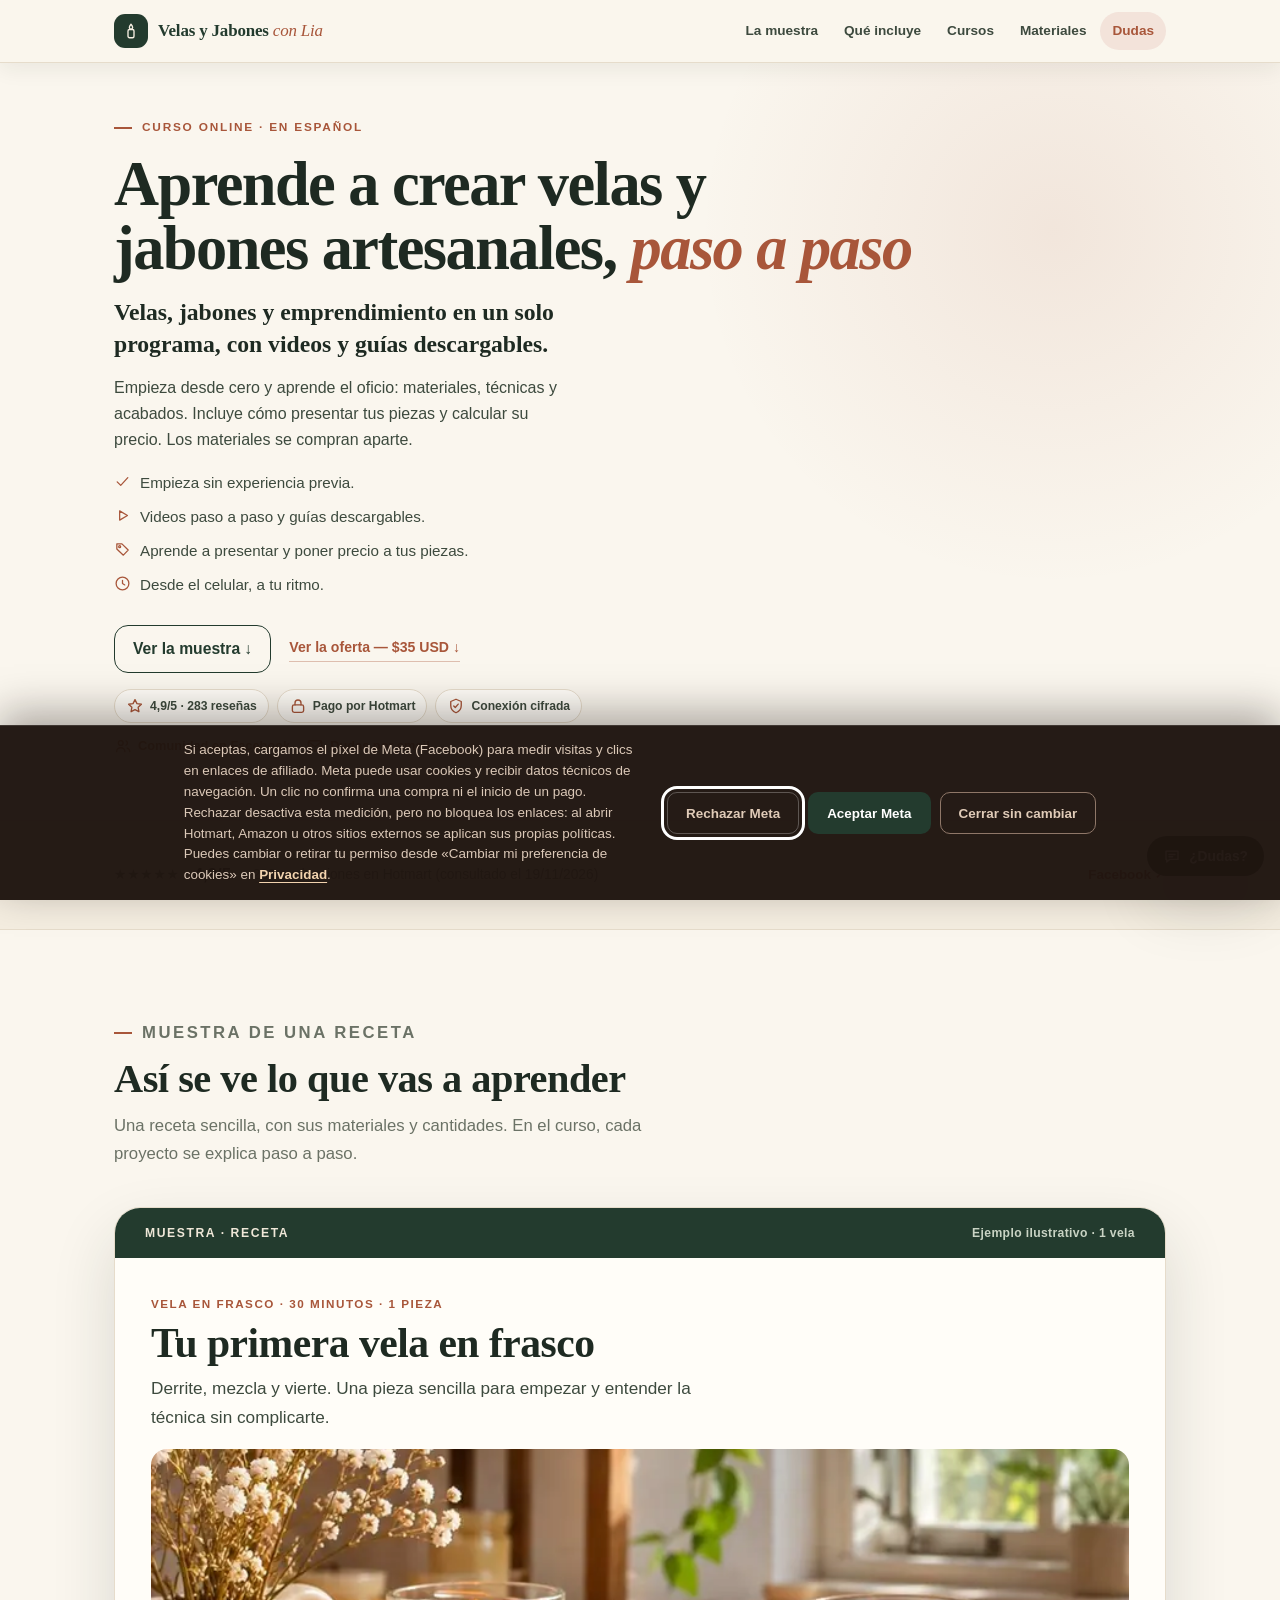
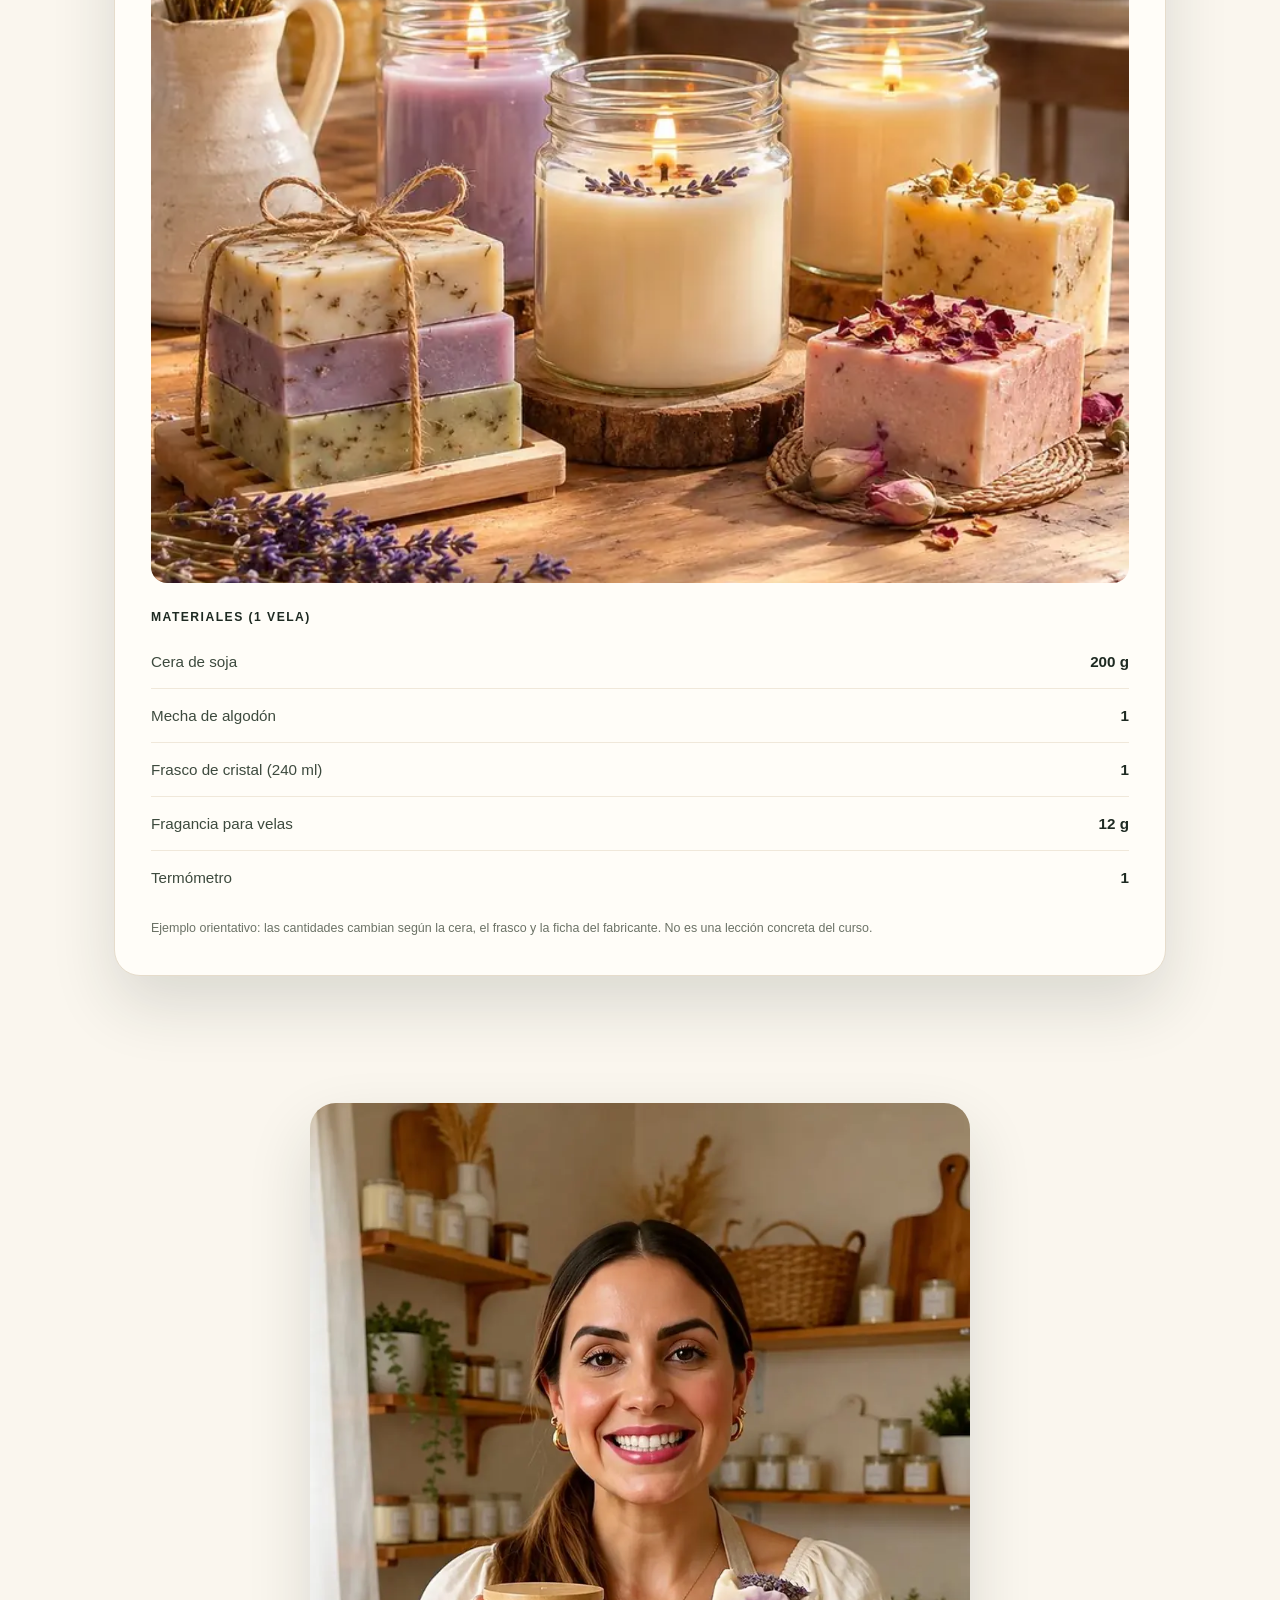
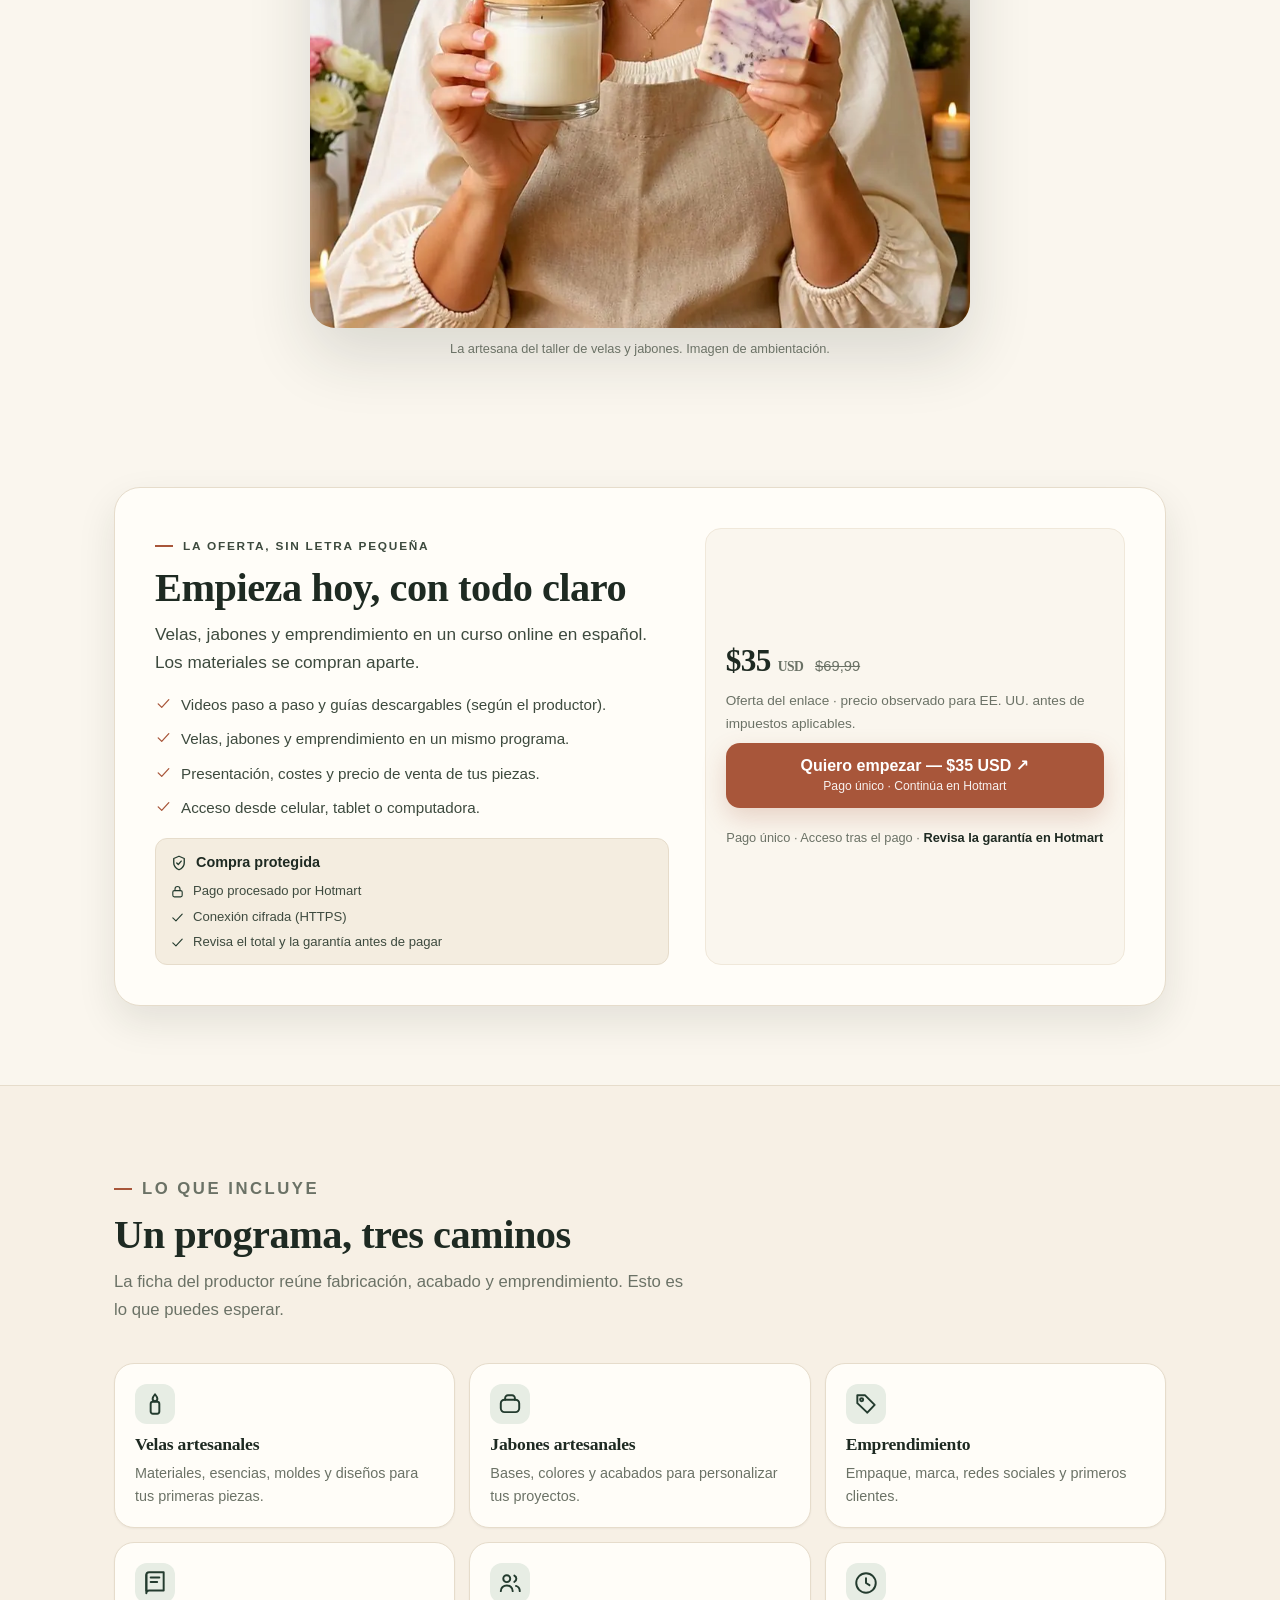
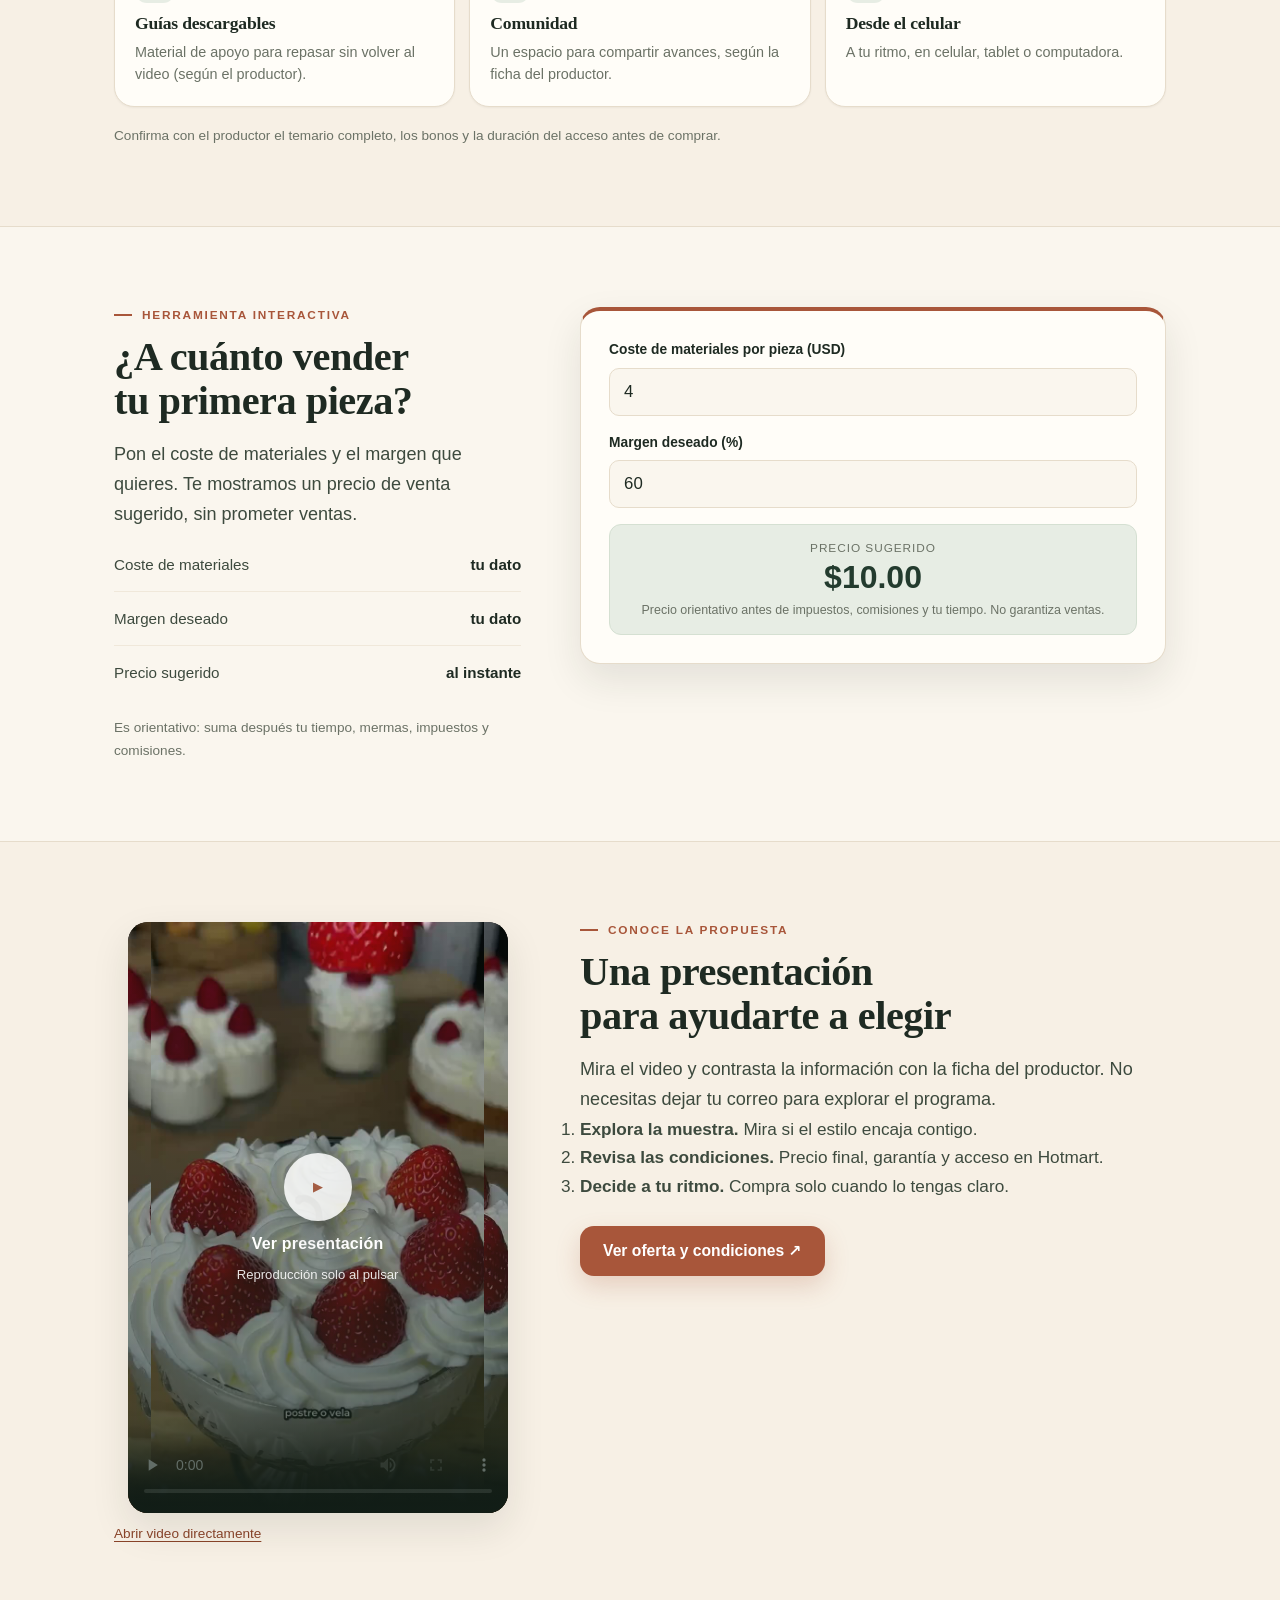
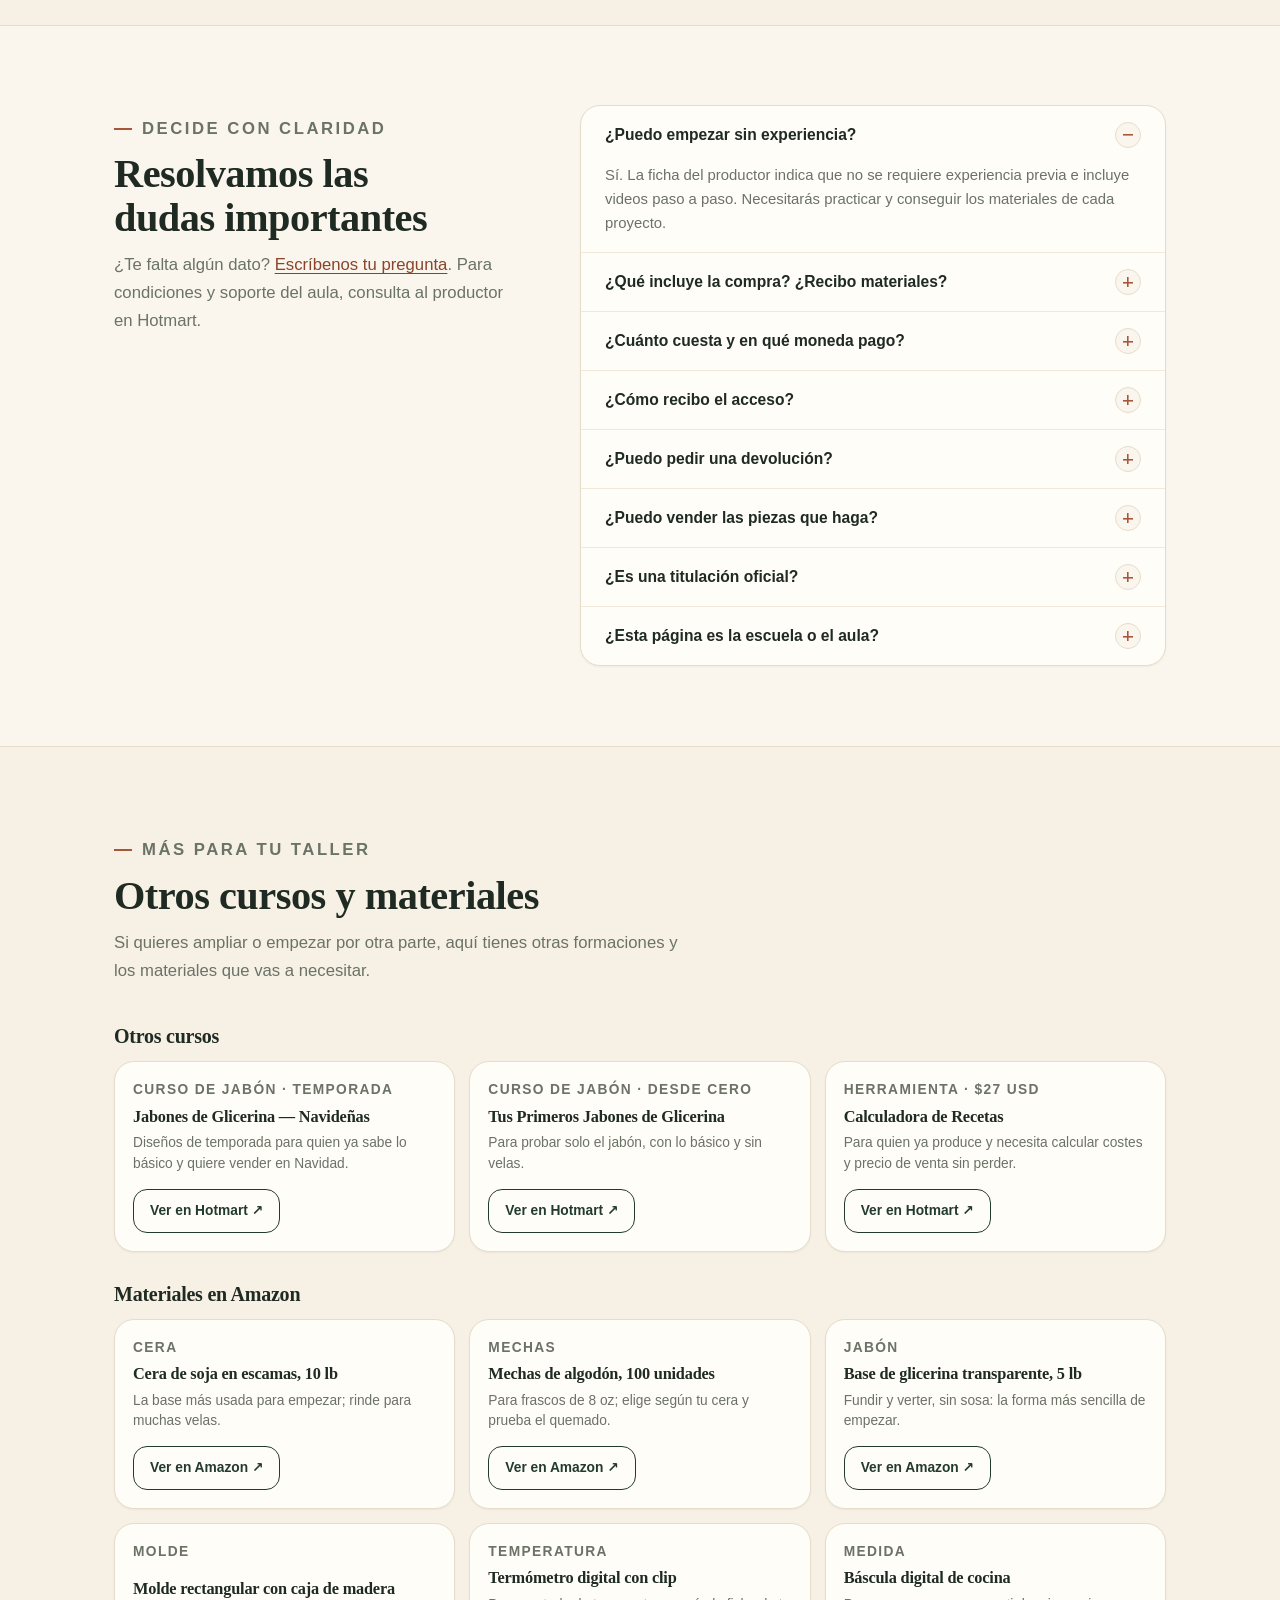
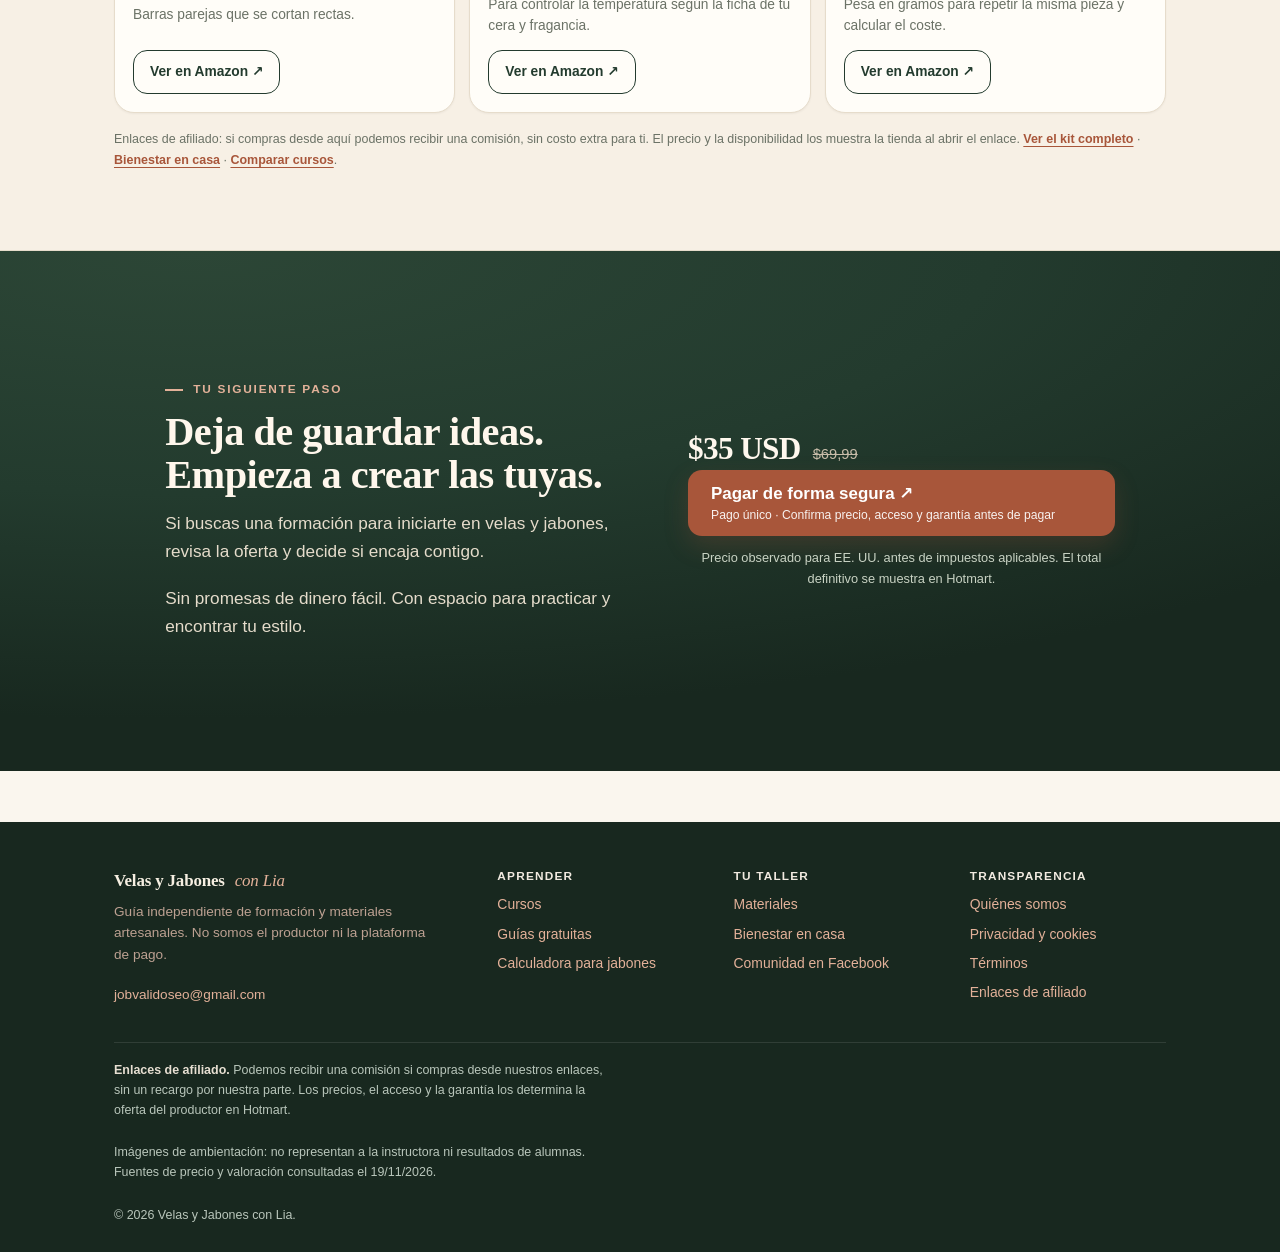
==== commit 622bf9da: "Recupera otros cursos y enlaces de Amazon en sección propia y menú" ====
--- a/index.html
+++ b/index.html
@@ -20,9 +20,9 @@
 <meta name="twitter:card" content="summary_large_image">
 <meta name="twitter:image" content="https://avali2.github.io/assets/img/og-image.jpg">
 <link rel="icon" href="data:image/svg+xml,%3Csvg xmlns='http://www.w3.org/2000/svg' viewBox='0 0 32 32'%3E%3Crect width='32' height='32' rx='8' fill='%23233B2E'/%3E%3Crect x='11' y='14' width='10' height='12' rx='2.5' fill='%23FAF6EE'/%3E%3Cpath d='M16 5c2 2.4 3 3.9 3 5.4a3 3 0 0 1-6 0C13 8.9 14 7.4 16 5Z' fill='%23A8563A'/%3E%3C/svg%3E">
-<link rel="stylesheet" href="assets/css/site.css?v=4">
-<link rel="stylesheet" href="assets/css/consent.css?v=4">
-<link rel="stylesheet" href="assets/css/editorial.css?v=4">
+<link rel="stylesheet" href="assets/css/site.css?v=5">
+<link rel="stylesheet" href="assets/css/consent.css?v=5">
+<link rel="stylesheet" href="assets/css/editorial.css?v=5">
 <script type="application/ld+json">
 {"@context":"https://schema.org","@graph":[{"@type":"WebSite","@id":"https://avali2.github.io/#sitio","name":"Velas y Jabones con Lia","url":"https://avali2.github.io/","inLanguage":"es"},{"@type":"Course","name":"Velas y Jabones Artesanales OFERTA 3x1","description":"Curso online en español de velas, jabones y emprendimiento para principiantes.","provider":{"@type":"Organization","name":"Mapo Agency LLC"},"inLanguage":"es","url":"https://avali2.github.io/"}]}
 </script>
@@ -55,7 +55,8 @@
     <nav class="nav" id="nav" aria-label="Menú principal">
       <a href="#muestra">La muestra</a>
       <a href="#incluye">Qué incluye</a>
-      <a href="#calculadora">Calculadora</a>
+      <a href="#mas-cursos">Cursos</a>
+      <a href="#mas-materiales">Materiales</a>
       <a href="#faq">Dudas</a>
     </nav>
   </div>
@@ -251,6 +252,81 @@
     <details><summary>¿Es una titulación oficial?</summary><p>No presentamos esta formación como un título oficial. Si el certificado es importante para ti, confirma con el productor su disponibilidad y alcance.</p></details>
     <details><summary>¿Esta página es la escuela o el aula?</summary><p>No. Somos una guía independiente afiliada. El producto es de Mapo Agency LLC y el pago se tramita en Hotmart. Podemos recibir una comisión por las compras desde nuestros enlaces.</p></details>
   </div></div></section>
+
+  <!-- ============================================ OTROS CURSOS / AMAZON -->
+  <section class="section band" id="mas">
+    <div class="wrap">
+      <div class="section-head">
+        <p class="eyebrow">Más para tu taller</p>
+        <h2>Otros cursos y materiales</h2>
+        <p>Si quieres ampliar o empezar por otra parte, aquí tienes otras formaciones y los materiales que vas a necesitar.</p>
+      </div>
+
+      <h3 class="shop-title" id="mas-cursos">Otros cursos</h3>
+      <div class="shop-grid">
+        <article class="shop-card">
+          <p class="shop-kicker">Curso de jabón · temporada</p>
+          <h3>Jabones de Glicerina — Navideñas</h3>
+          <p>Diseños de temporada para quien ya sabe lo básico y quiere vender en Navidad.</p>
+          <a class="cta cta--ghost" href="https://go.hotmart.com/N107651449E?src=VITRINASTORE" target="_blank" rel="sponsored noopener" data-hotmart data-placement="content">Ver en Hotmart ↗</a>
+        </article>
+        <article class="shop-card">
+          <p class="shop-kicker">Curso de jabón · desde cero</p>
+          <h3>Tus Primeros Jabones de Glicerina</h3>
+          <p>Para probar solo el jabón, con lo básico y sin velas.</p>
+          <a class="cta cta--ghost" href="https://go.hotmart.com/F108460268T?src=VITRINASTORE" target="_blank" rel="sponsored noopener" data-hotmart data-placement="content">Ver en Hotmart ↗</a>
+        </article>
+        <article class="shop-card">
+          <p class="shop-kicker">Herramienta · $27 USD</p>
+          <h3>Calculadora de Recetas</h3>
+          <p>Para quien ya produce y necesita calcular costes y precio de venta sin perder.</p>
+          <a class="cta cta--ghost" href="https://go.hotmart.com/L108460297U?ap=5b71&amp;src=VITRINACALC" target="_blank" rel="sponsored noopener" data-hotmart data-placement="content">Ver en Hotmart ↗</a>
+        </article>
+      </div>
+
+      <h3 class="shop-title" id="mas-materiales">Materiales en Amazon</h3>
+      <div class="shop-grid">
+        <article class="shop-card">
+          <p class="shop-kicker">Cera</p>
+          <h3>Cera de soja en escamas, 10 lb</h3>
+          <p>La base más usada para empezar; rinde para muchas velas.</p>
+          <a class="cta cta--ghost" href="https://www.amazon.com/dp/B082P8T7V9?tag=validsumshop-20" target="_blank" rel="sponsored nofollow noopener" data-placement="content">Ver en Amazon ↗</a>
+        </article>
+        <article class="shop-card">
+          <p class="shop-kicker">Mechas</p>
+          <h3>Mechas de algodón, 100 unidades</h3>
+          <p>Para frascos de 8 oz; elige según tu cera y prueba el quemado.</p>
+          <a class="cta cta--ghost" href="https://www.amazon.com/dp/B015W8DWUO?tag=validsumshop-20" target="_blank" rel="sponsored nofollow noopener" data-placement="content">Ver en Amazon ↗</a>
+        </article>
+        <article class="shop-card">
+          <p class="shop-kicker">Jabón</p>
+          <h3>Base de glicerina transparente, 5 lb</h3>
+          <p>Fundir y verter, sin sosa: la forma más sencilla de empezar.</p>
+          <a class="cta cta--ghost" href="https://www.amazon.com/dp/B096T98189?tag=validsumshop-20" target="_blank" rel="sponsored nofollow noopener" data-placement="content">Ver en Amazon ↗</a>
+        </article>
+        <article class="shop-card">
+          <p class="shop-kicker">Molde</p>
+          <h3>Molde rectangular con caja de madera</h3>
+          <p>Barras parejas que se cortan rectas.</p>
+          <a class="cta cta--ghost" href="https://www.amazon.com/dp/B077VKB89R?tag=validsumshop-20" target="_blank" rel="sponsored nofollow noopener" data-placement="content">Ver en Amazon ↗</a>
+        </article>
+        <article class="shop-card">
+          <p class="shop-kicker">Temperatura</p>
+          <h3>Termómetro digital con clip</h3>
+          <p>Para controlar la temperatura según la ficha de tu cera y fragancia.</p>
+          <a class="cta cta--ghost" href="https://www.amazon.com/dp/B0BZHB3CXQ?tag=validsumshop-20" target="_blank" rel="sponsored nofollow noopener" data-placement="content">Ver en Amazon ↗</a>
+        </article>
+        <article class="shop-card">
+          <p class="shop-kicker">Medida</p>
+          <h3>Báscula digital de cocina</h3>
+          <p>Pesa en gramos para repetir la misma pieza y calcular el coste.</p>
+          <a class="cta cta--ghost" href="https://www.amazon.com/dp/B0113UZJE2?tag=validsumshop-20" target="_blank" rel="sponsored nofollow noopener" data-placement="content">Ver en Amazon ↗</a>
+        </article>
+      </div>
+
+      <p class="shop-note">Enlaces de afiliado: si compras desde aquí podemos recibir una comisión, sin costo extra para ti. El precio y la disponibilidad los muestra la tienda al abrir el enlace. <a href="kit.html">Ver el kit completo</a> · <a href="bienestar.html">Bienestar en casa</a> · <a href="tienda.html">Comparar cursos</a>.</p>
+    </div>
+  </section>
 
   <!-- ==================================================== CIERRE / CTA -->
   <section class="section band--dark" id="empezar"><div class="wrap"><div class="finale"><div class="finale-grid"><div><p class="eyebrow">Tu siguiente paso</p><h2>Deja de guardar ideas.<br>Empieza a crear las tuyas.</h2><p>Si buscas una formación para iniciarte en velas y jabones, revisa la oferta y decide si encaja contigo.</p><p class="mt-2">Sin promesas de dinero fácil. Con espacio para practicar y encontrar tu estilo.</p></div><div><div class="price-row"><span class="price-now">$35 USD</span><span class="price-was">$69,99</span></div><a class="cta cta--hero" href="https://go.hotmart.com/O107442122M?ap=e5ca&amp;src=LANDFINAL" target="_blank" rel="sponsored noopener" data-placement="final" data-sticky-anchor><span>Pagar de forma segura ↗</span><small>Pago único · Confirma precio, acceso y garantía antes de pagar</small></a><p class="reassure" style="color:#C9D3C4">Precio observado para EE. UU. antes de impuestos aplicables. El total definitivo se muestra en Hotmart.</p></div></div></div></div></section>
--- a/assets/css/editorial.css
+++ b/assets/css/editorial.css
@@ -494,3 +494,23 @@
   .sample-head .sample-meta { letter-spacing: .03em; }
   .proof-in { flex-direction: column; align-items: flex-start; }
 }
+
+/* ---- Otros cursos y materiales --------------------------------------- */
+.shop-title { margin: 30px 0 0; font-size: 1.25rem; color: var(--ink); }
+.shop-title:first-of-type { margin-top: 10px; }
+.shop-grid { display: grid; grid-template-columns: repeat(3, minmax(0, 1fr)); gap: 14px; margin-top: 12px; }
+.shop-card {
+  display: flex; flex-direction: column; gap: 6px;
+  background: var(--surface); border: 1px solid var(--line);
+  border-radius: var(--radius); padding: 18px; box-shadow: var(--shadow-xs);
+  transition: transform .25s ease, box-shadow .25s ease;
+}
+.shop-card:hover { transform: translateY(-2px); box-shadow: var(--shadow-sm); }
+.shop-kicker { margin: 0; font-size: .7rem; font-weight: 750; letter-spacing: .1em; text-transform: uppercase; color: var(--terracotta); }
+.shop-card h3 { margin: 0; font-size: 1.02rem; line-height: 1.25; }
+.shop-card p { margin: 0; font-size: .86rem; color: var(--muted); line-height: 1.5; flex: 1; }
+.shop-card .cta { margin-top: 8px; align-self: flex-start; font-size: .86rem; min-block-size: 44px; padding: 10px 16px; }
+.shop-note { margin-top: 16px; font-size: .78rem; color: var(--muted); }
+.shop-note a { color: var(--terracotta); font-weight: 650; }
+@media (max-width: 900px) { .shop-grid { grid-template-columns: repeat(2, minmax(0, 1fr)); } }
+@media (max-width: 600px) { .shop-grid { grid-template-columns: 1fr; } }
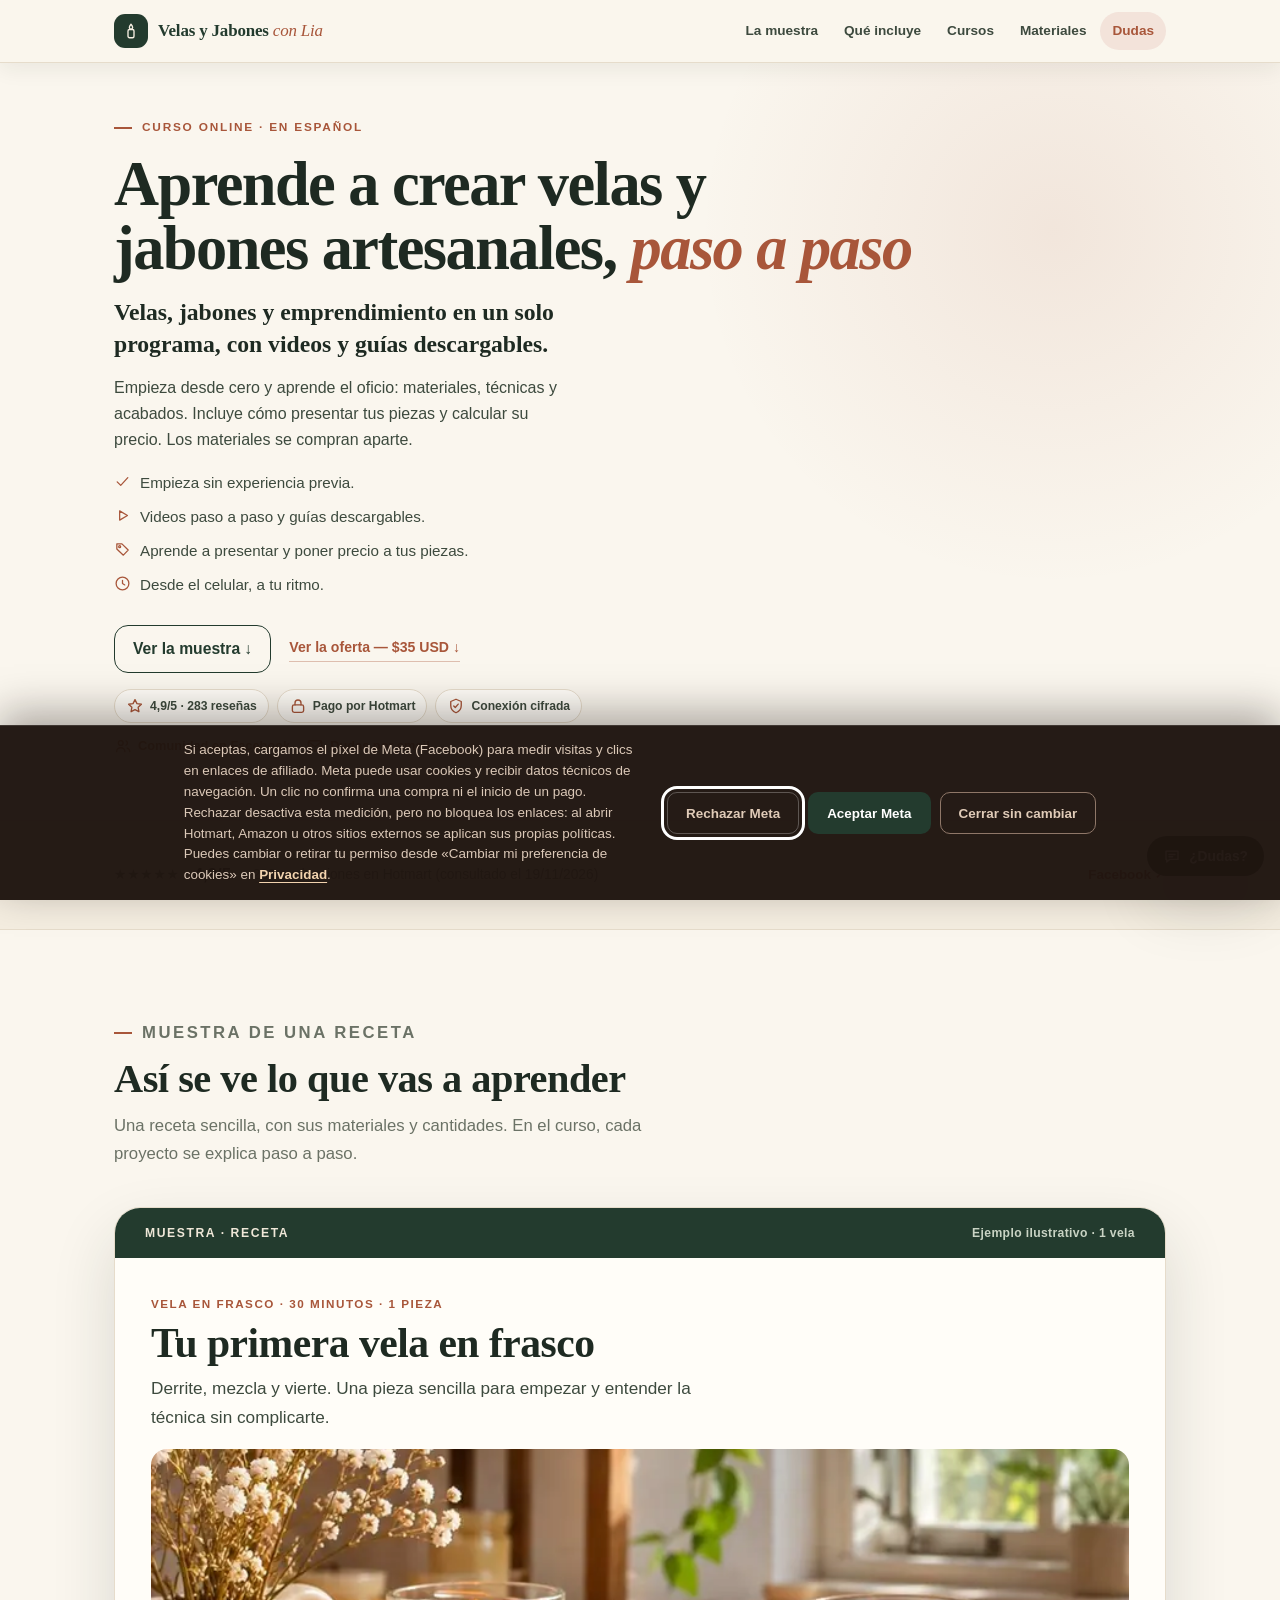
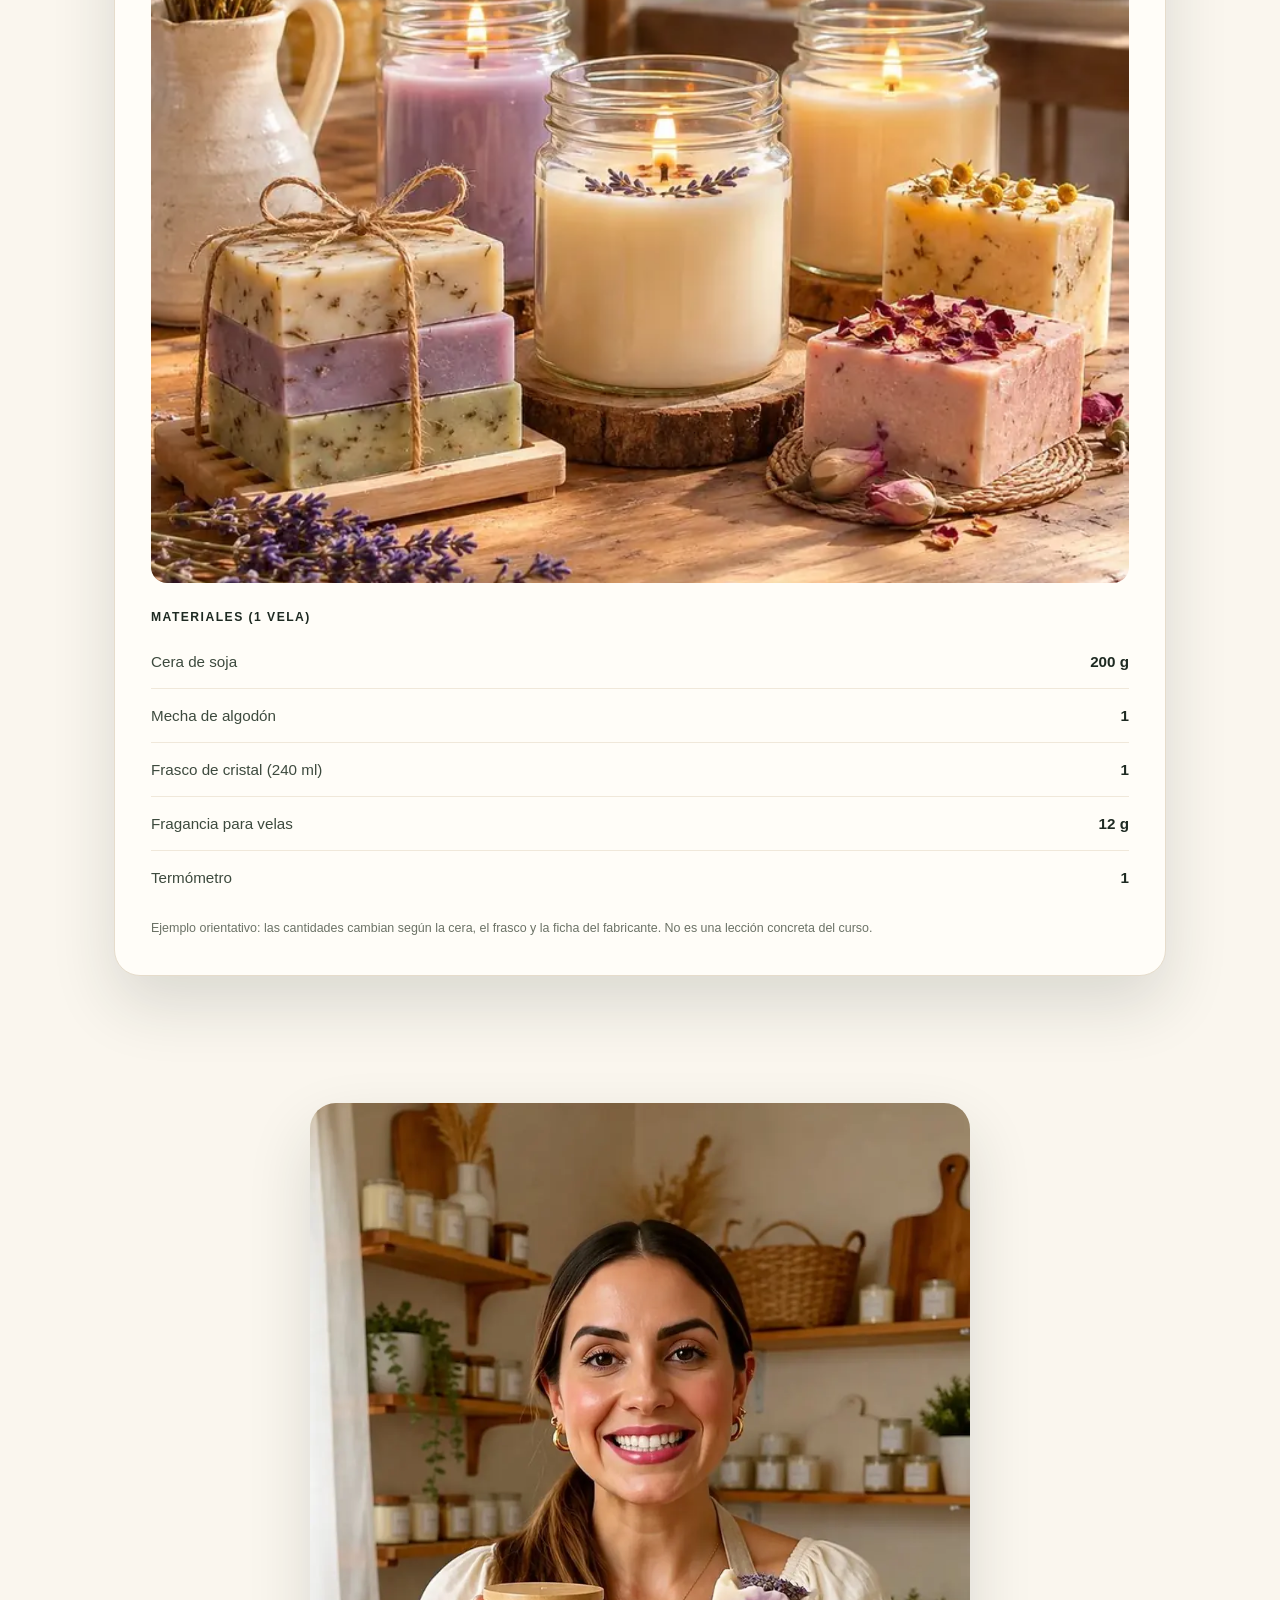
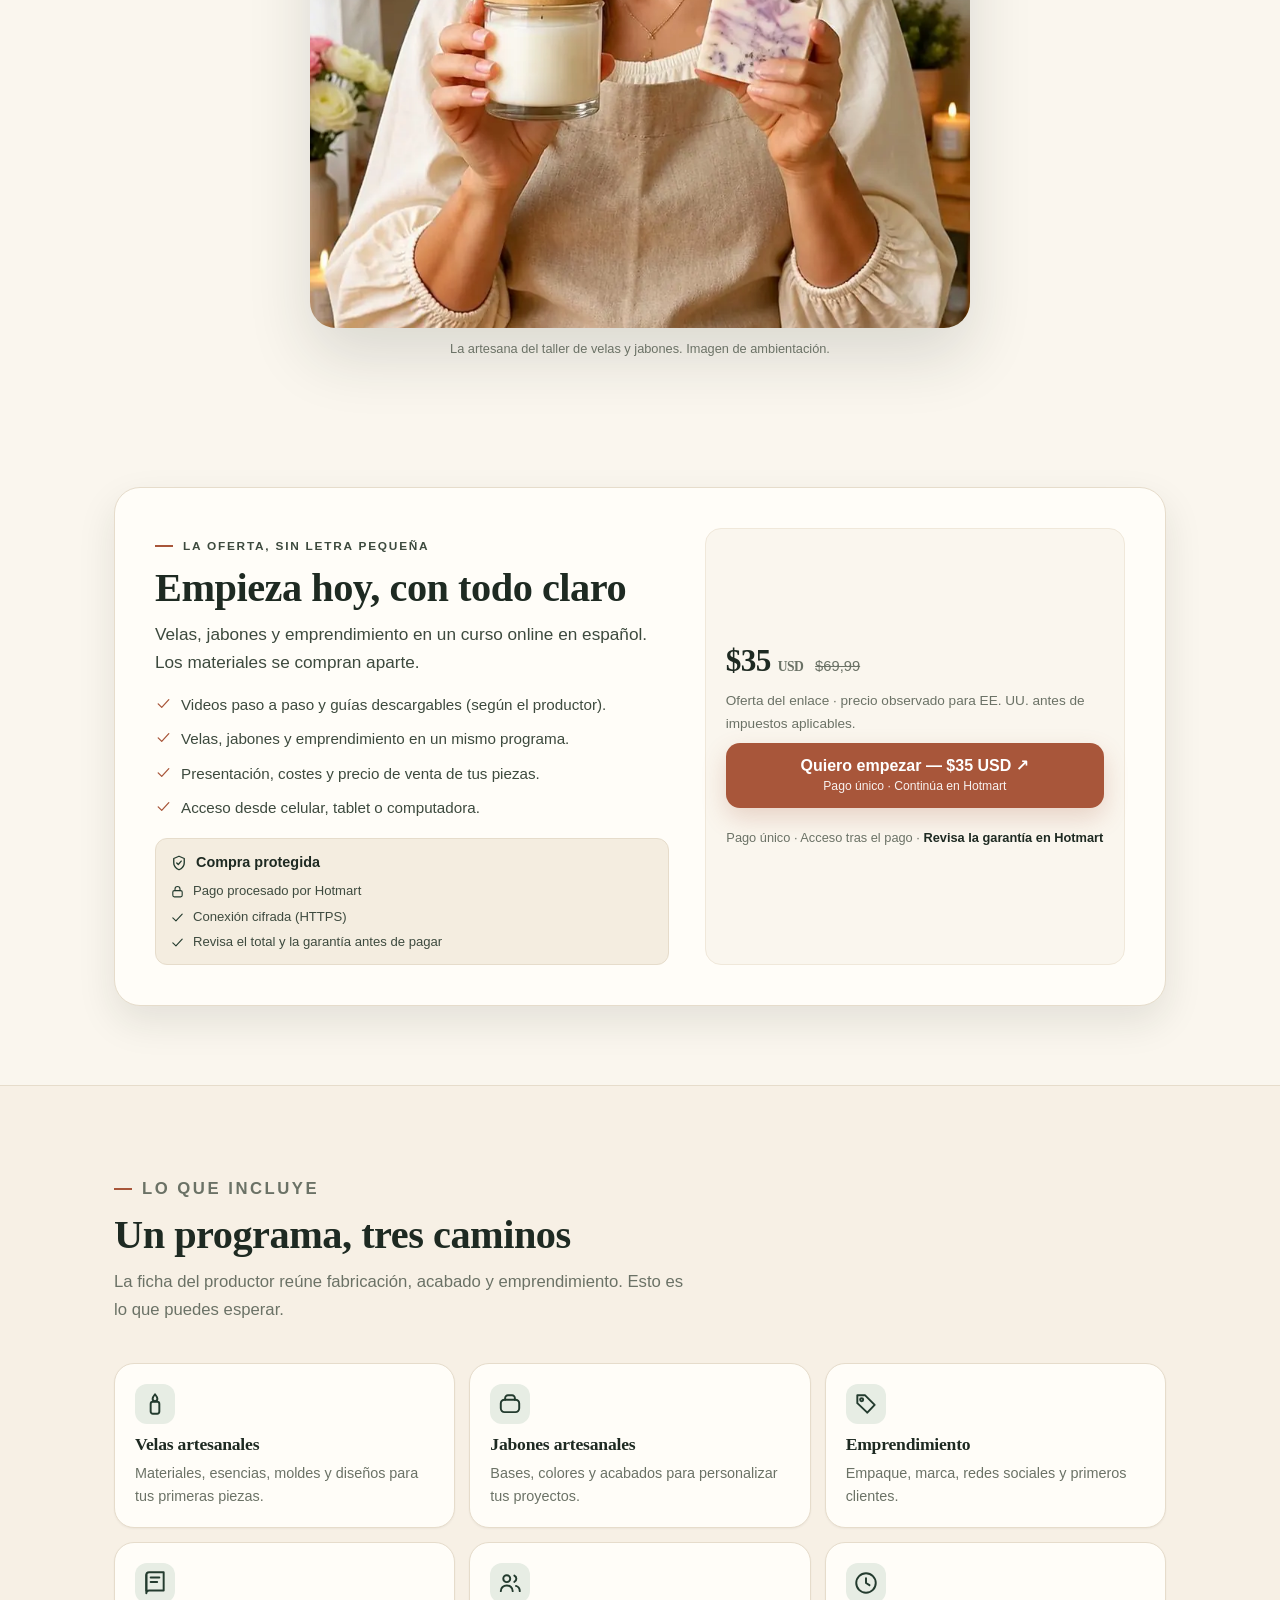
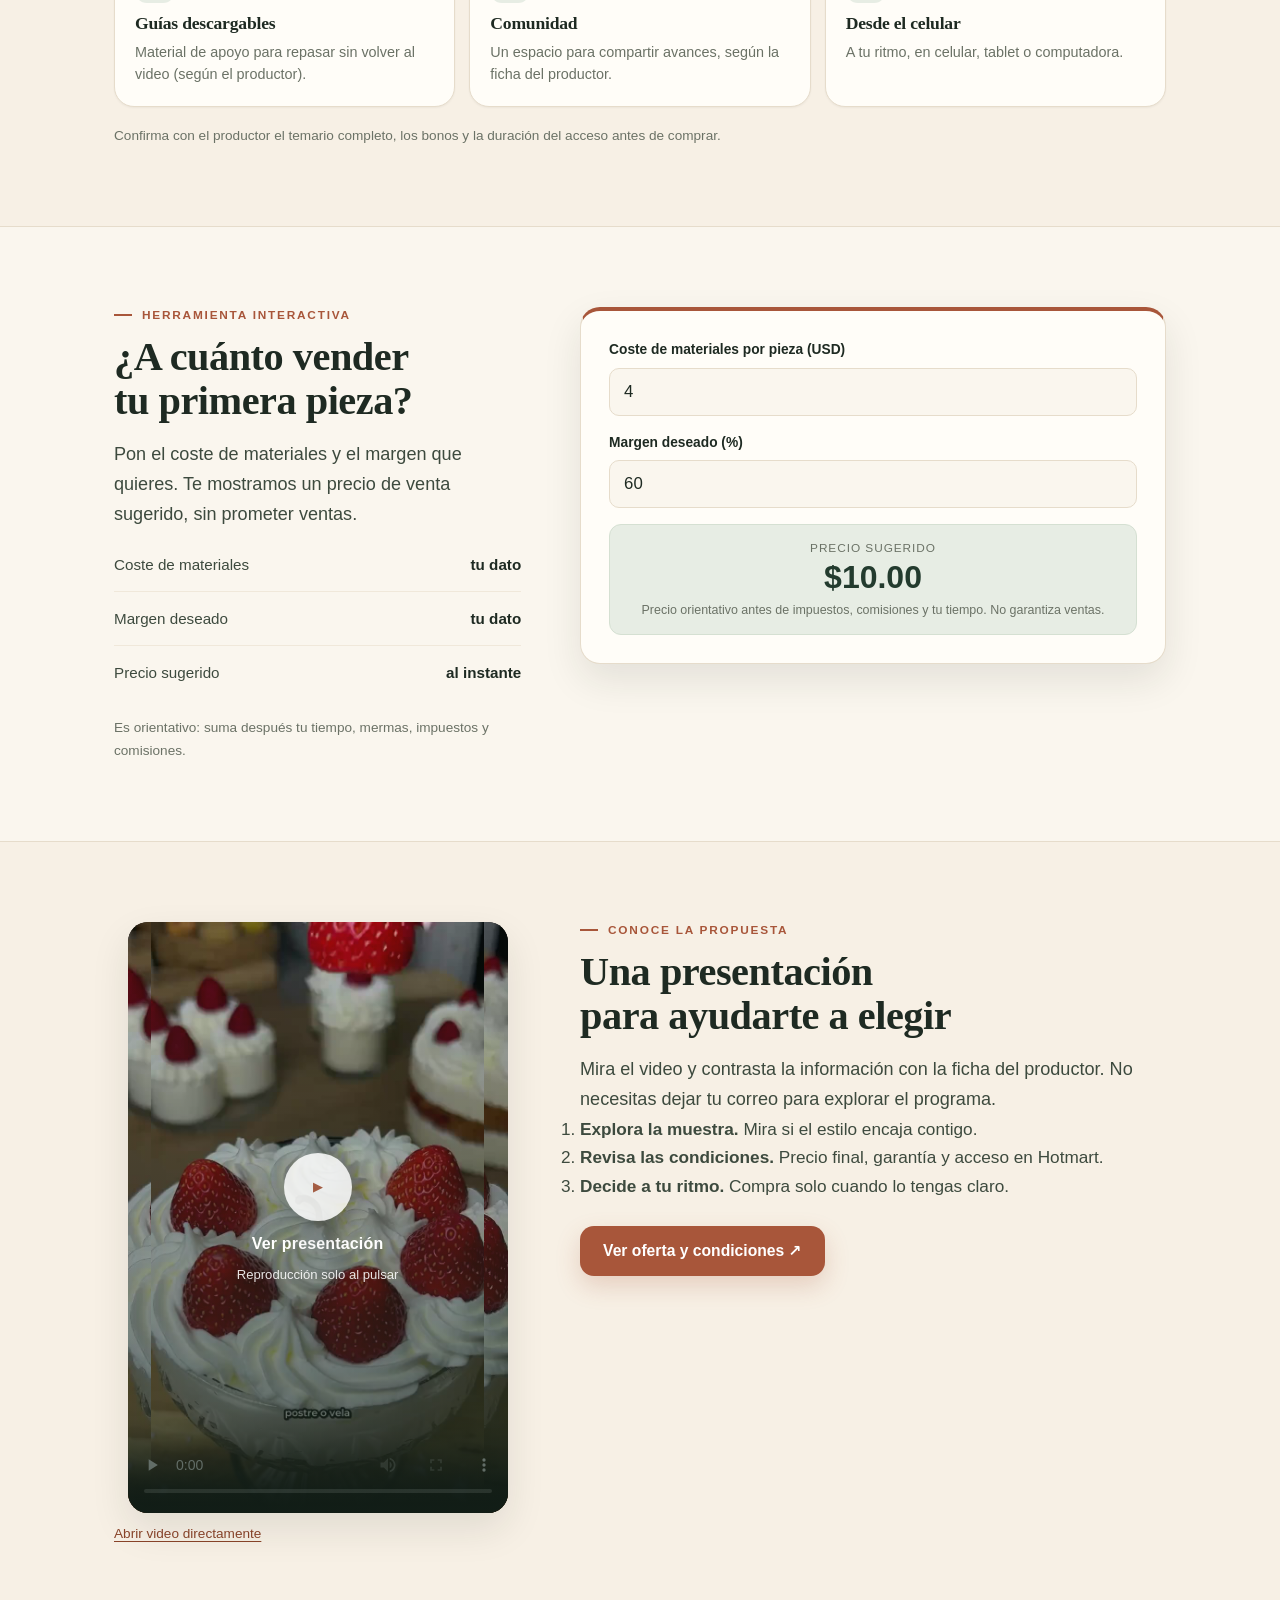
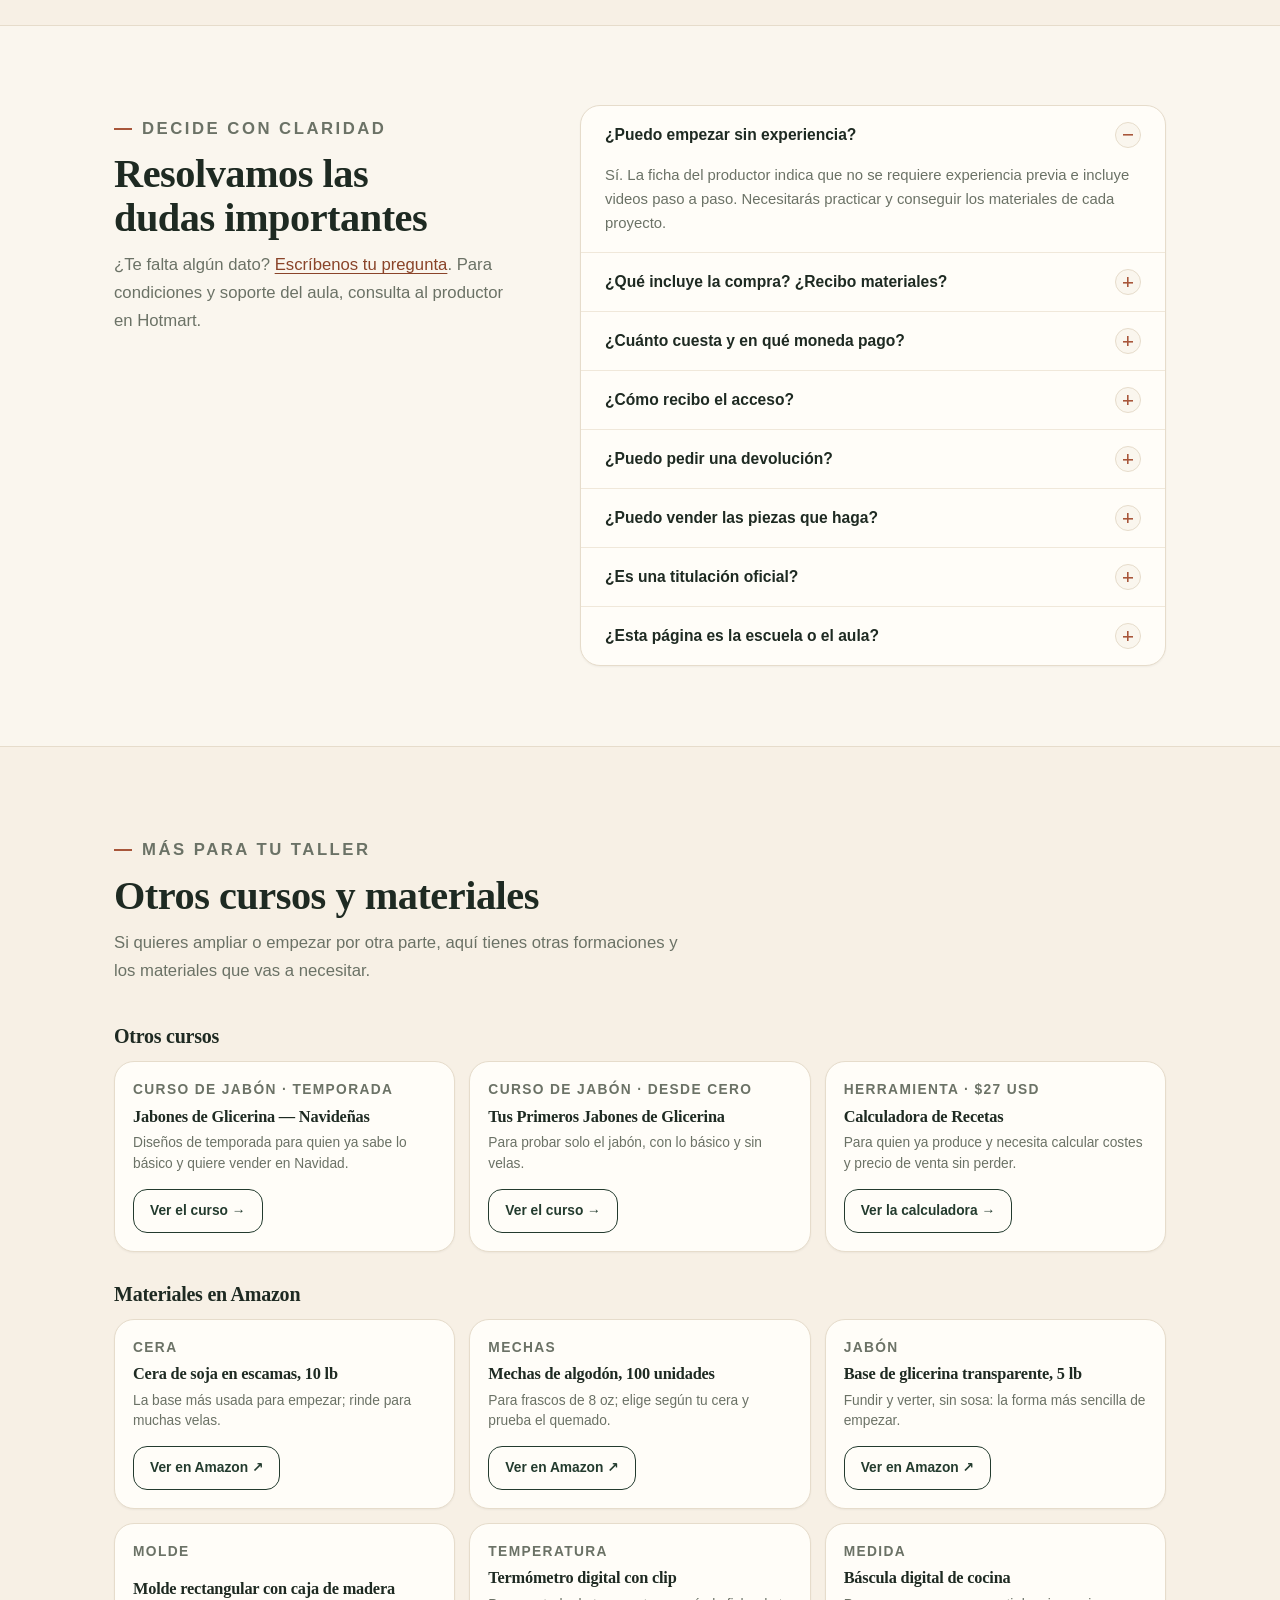
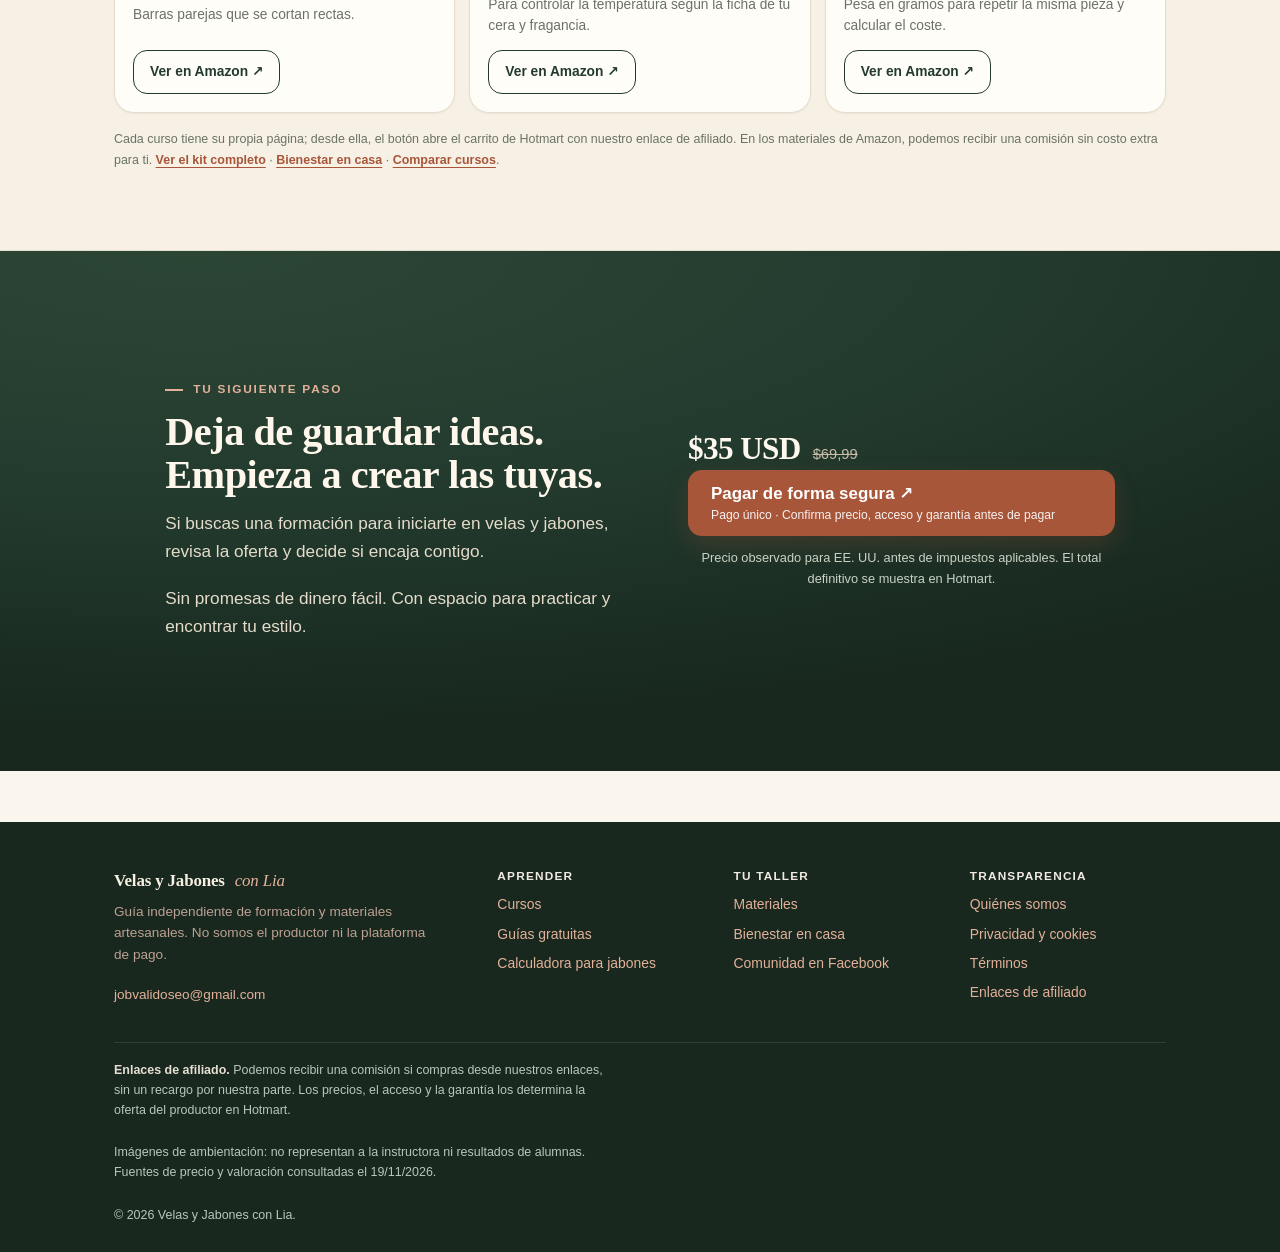
==== commit 0fe93ab7: "Páginas independientes para cada curso, enlazadas desde inicio y tienda; CTA al checkout afiliado" ====
--- a/index.html
+++ b/index.html
@@ -55,8 +55,8 @@
     <nav class="nav" id="nav" aria-label="Menú principal">
       <a href="#muestra">La muestra</a>
       <a href="#incluye">Qué incluye</a>
-      <a href="#mas-cursos">Cursos</a>
-      <a href="#mas-materiales">Materiales</a>
+      <a href="tienda.html">Cursos</a>
+      <a href="kit.html">Materiales</a>
       <a href="#faq">Dudas</a>
     </nav>
   </div>
@@ -268,19 +268,19 @@
           <p class="shop-kicker">Curso de jabón · temporada</p>
           <h3>Jabones de Glicerina — Navideñas</h3>
           <p>Diseños de temporada para quien ya sabe lo básico y quiere vender en Navidad.</p>
-          <a class="cta cta--ghost" href="https://go.hotmart.com/N107651449E?src=VITRINASTORE" target="_blank" rel="sponsored noopener" data-hotmart data-placement="content">Ver en Hotmart ↗</a>
+          <a class="cta cta--ghost" href="curso-jabones-navidenas.html">Ver el curso →</a>
         </article>
         <article class="shop-card">
           <p class="shop-kicker">Curso de jabón · desde cero</p>
           <h3>Tus Primeros Jabones de Glicerina</h3>
           <p>Para probar solo el jabón, con lo básico y sin velas.</p>
-          <a class="cta cta--ghost" href="https://go.hotmart.com/F108460268T?src=VITRINASTORE" target="_blank" rel="sponsored noopener" data-hotmart data-placement="content">Ver en Hotmart ↗</a>
+          <a class="cta cta--ghost" href="curso-primeros-jabones.html">Ver el curso →</a>
         </article>
         <article class="shop-card">
           <p class="shop-kicker">Herramienta · $27 USD</p>
           <h3>Calculadora de Recetas</h3>
           <p>Para quien ya produce y necesita calcular costes y precio de venta sin perder.</p>
-          <a class="cta cta--ghost" href="https://go.hotmart.com/L108460297U?ap=5b71&amp;src=VITRINACALC" target="_blank" rel="sponsored noopener" data-hotmart data-placement="content">Ver en Hotmart ↗</a>
+          <a class="cta cta--ghost" href="calculadora.html">Ver la calculadora →</a>
         </article>
       </div>
 
@@ -324,7 +324,7 @@
         </article>
       </div>
 
-      <p class="shop-note">Enlaces de afiliado: si compras desde aquí podemos recibir una comisión, sin costo extra para ti. El precio y la disponibilidad los muestra la tienda al abrir el enlace. <a href="kit.html">Ver el kit completo</a> · <a href="bienestar.html">Bienestar en casa</a> · <a href="tienda.html">Comparar cursos</a>.</p>
+      <p class="shop-note">Cada curso tiene su propia página; desde ella, el botón abre el carrito de Hotmart con nuestro enlace de afiliado. En los materiales de Amazon, podemos recibir una comisión sin costo extra para ti. <a href="kit.html">Ver el kit completo</a> · <a href="bienestar.html">Bienestar en casa</a> · <a href="tienda.html">Comparar cursos</a>.</p>
     </div>
   </section>
 
--- a/assets/css/editorial.css
+++ b/assets/css/editorial.css
@@ -162,6 +162,7 @@
   margin-top: clamp(20px, 3vw, 28px);
 }
 .hero-actions .cta--ghost { min-block-size: 48px; padding: 11px 18px; }
+.hero-actions .cta--hero { width: 100%; }
 .hero-offer-link {
   display: inline-flex;
   align-items: center;
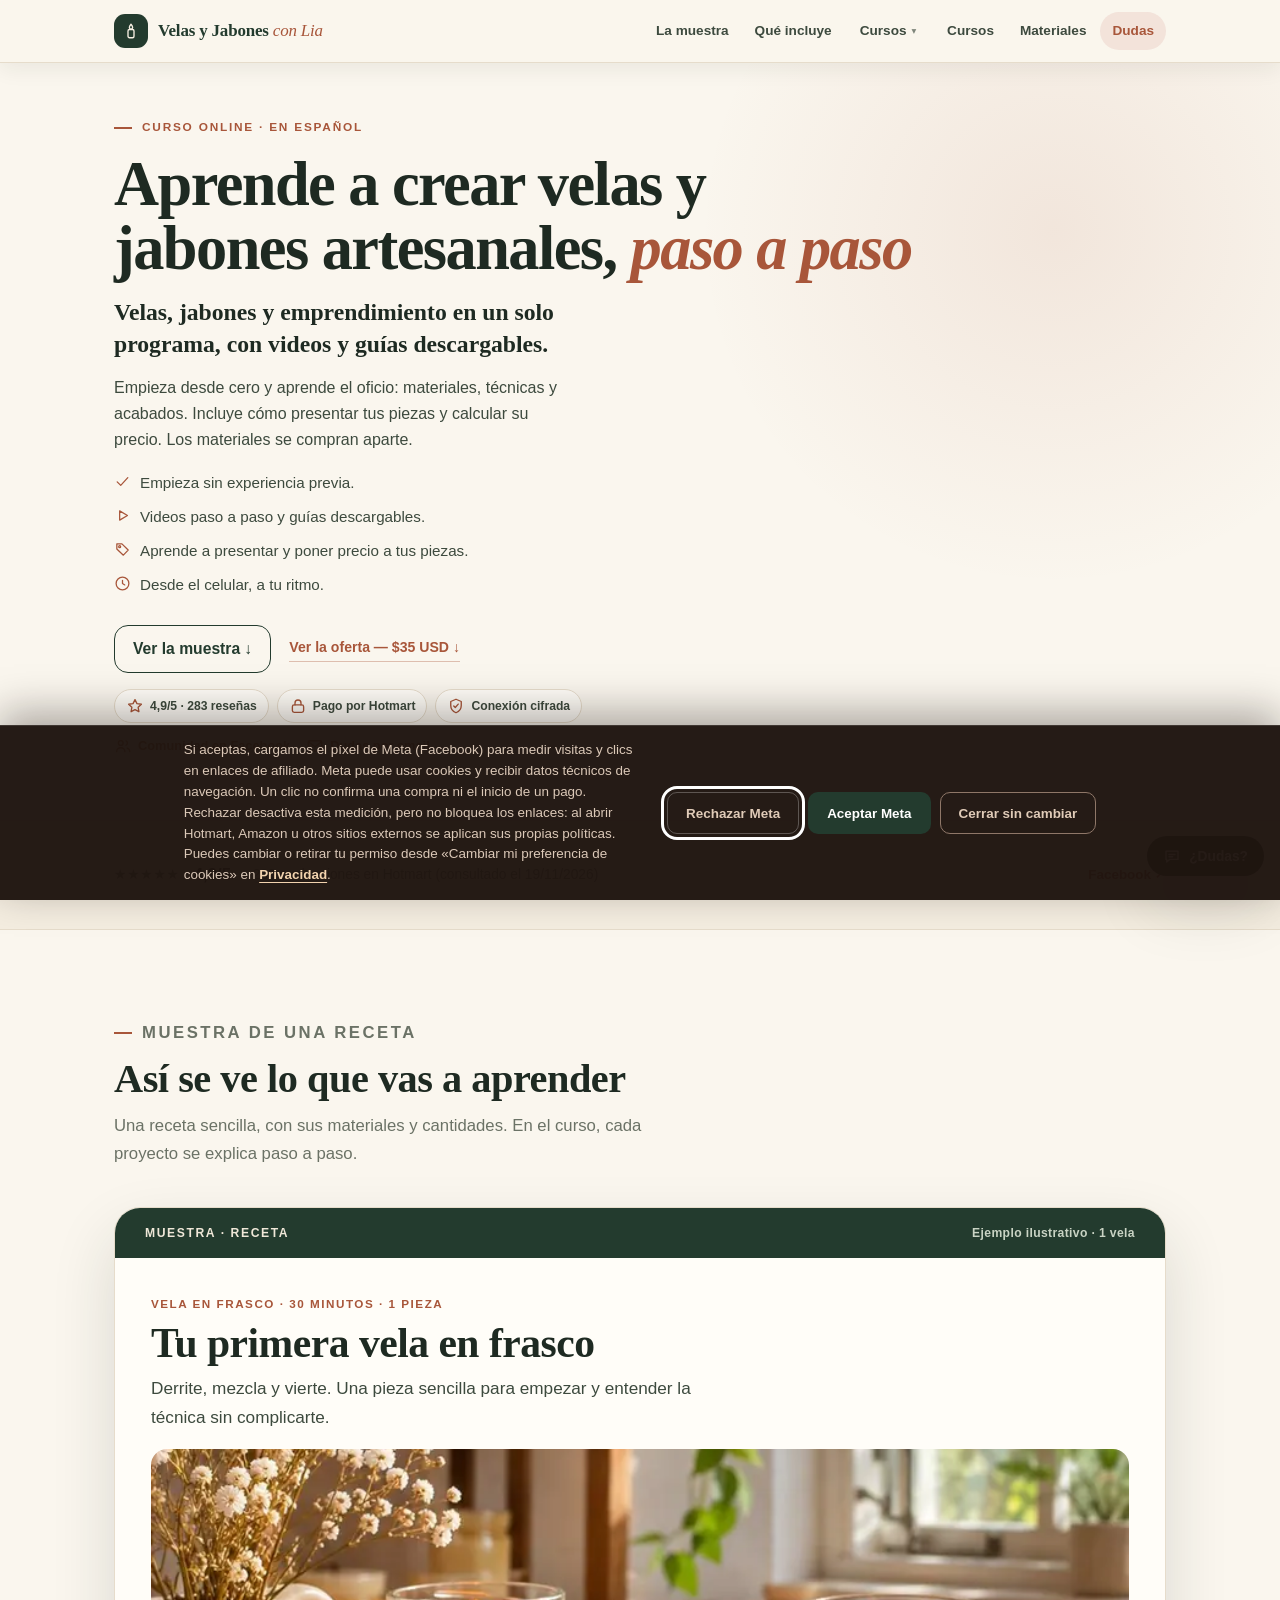
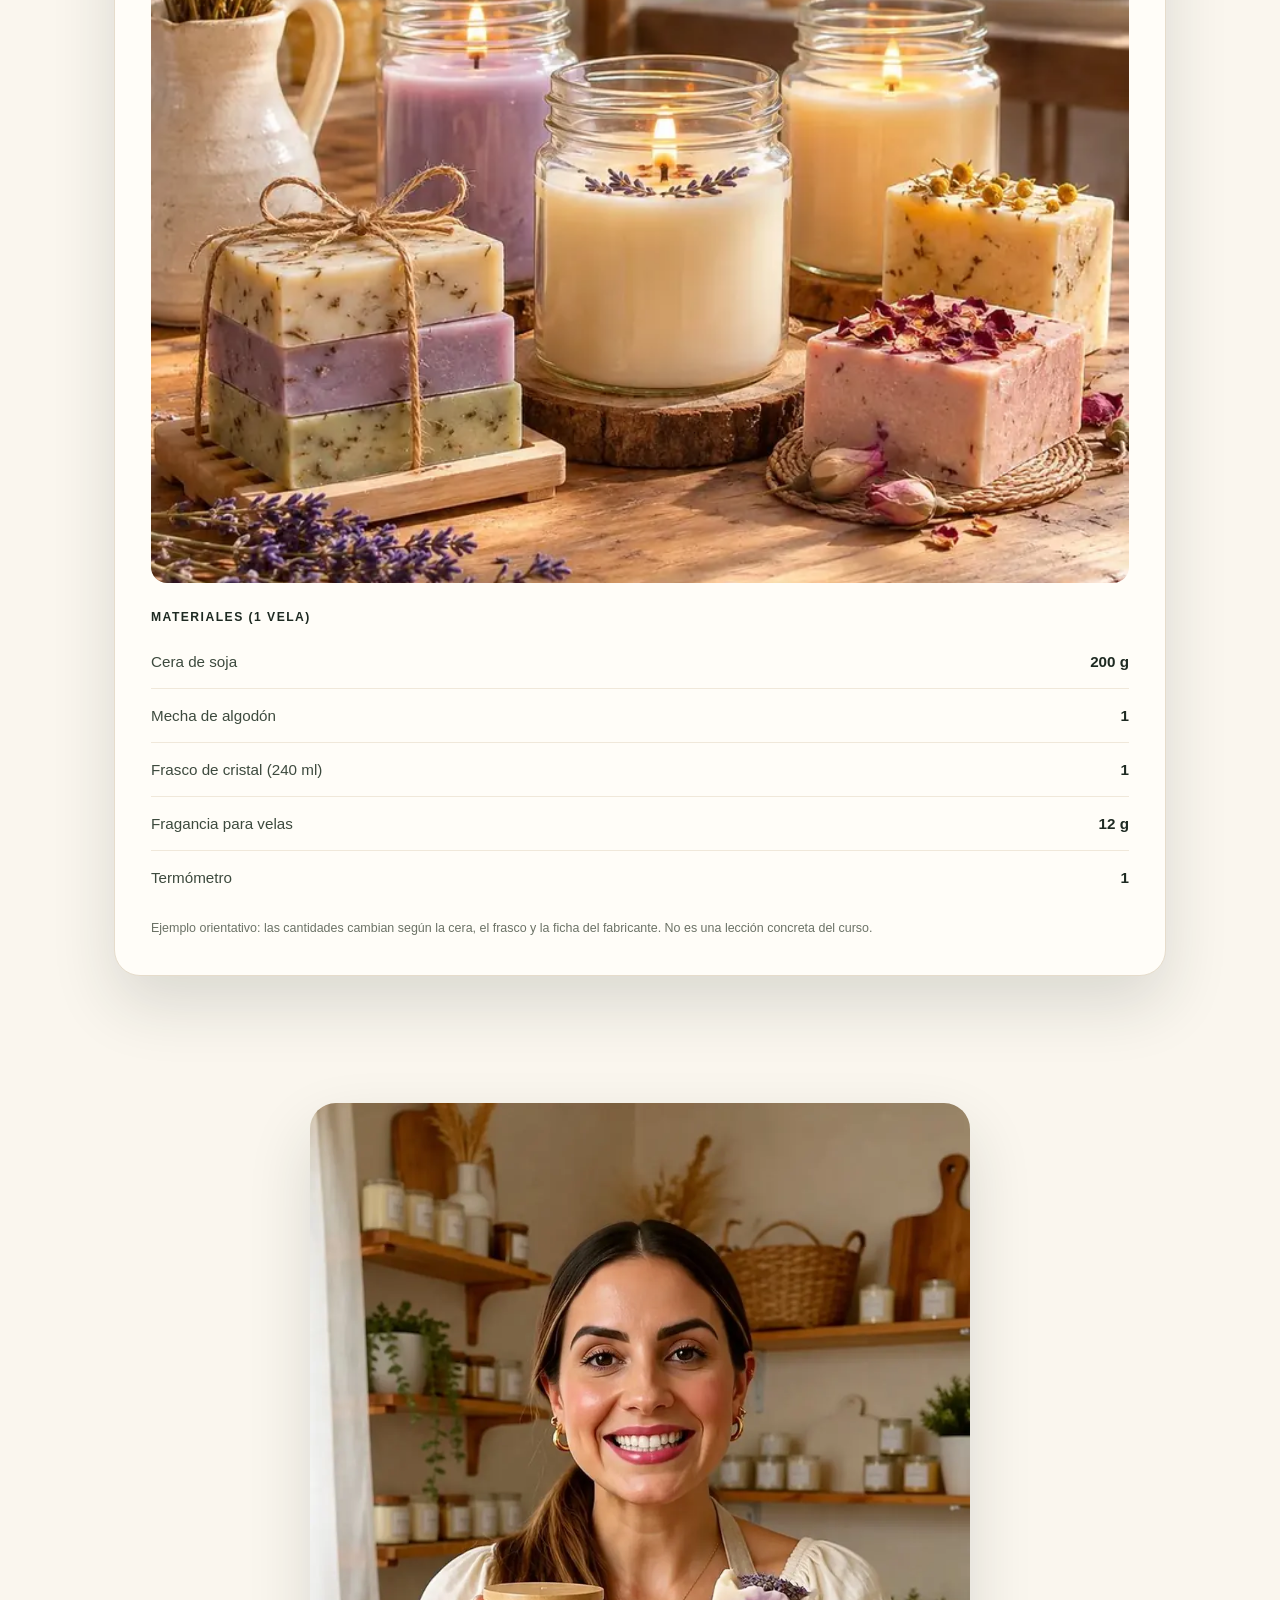
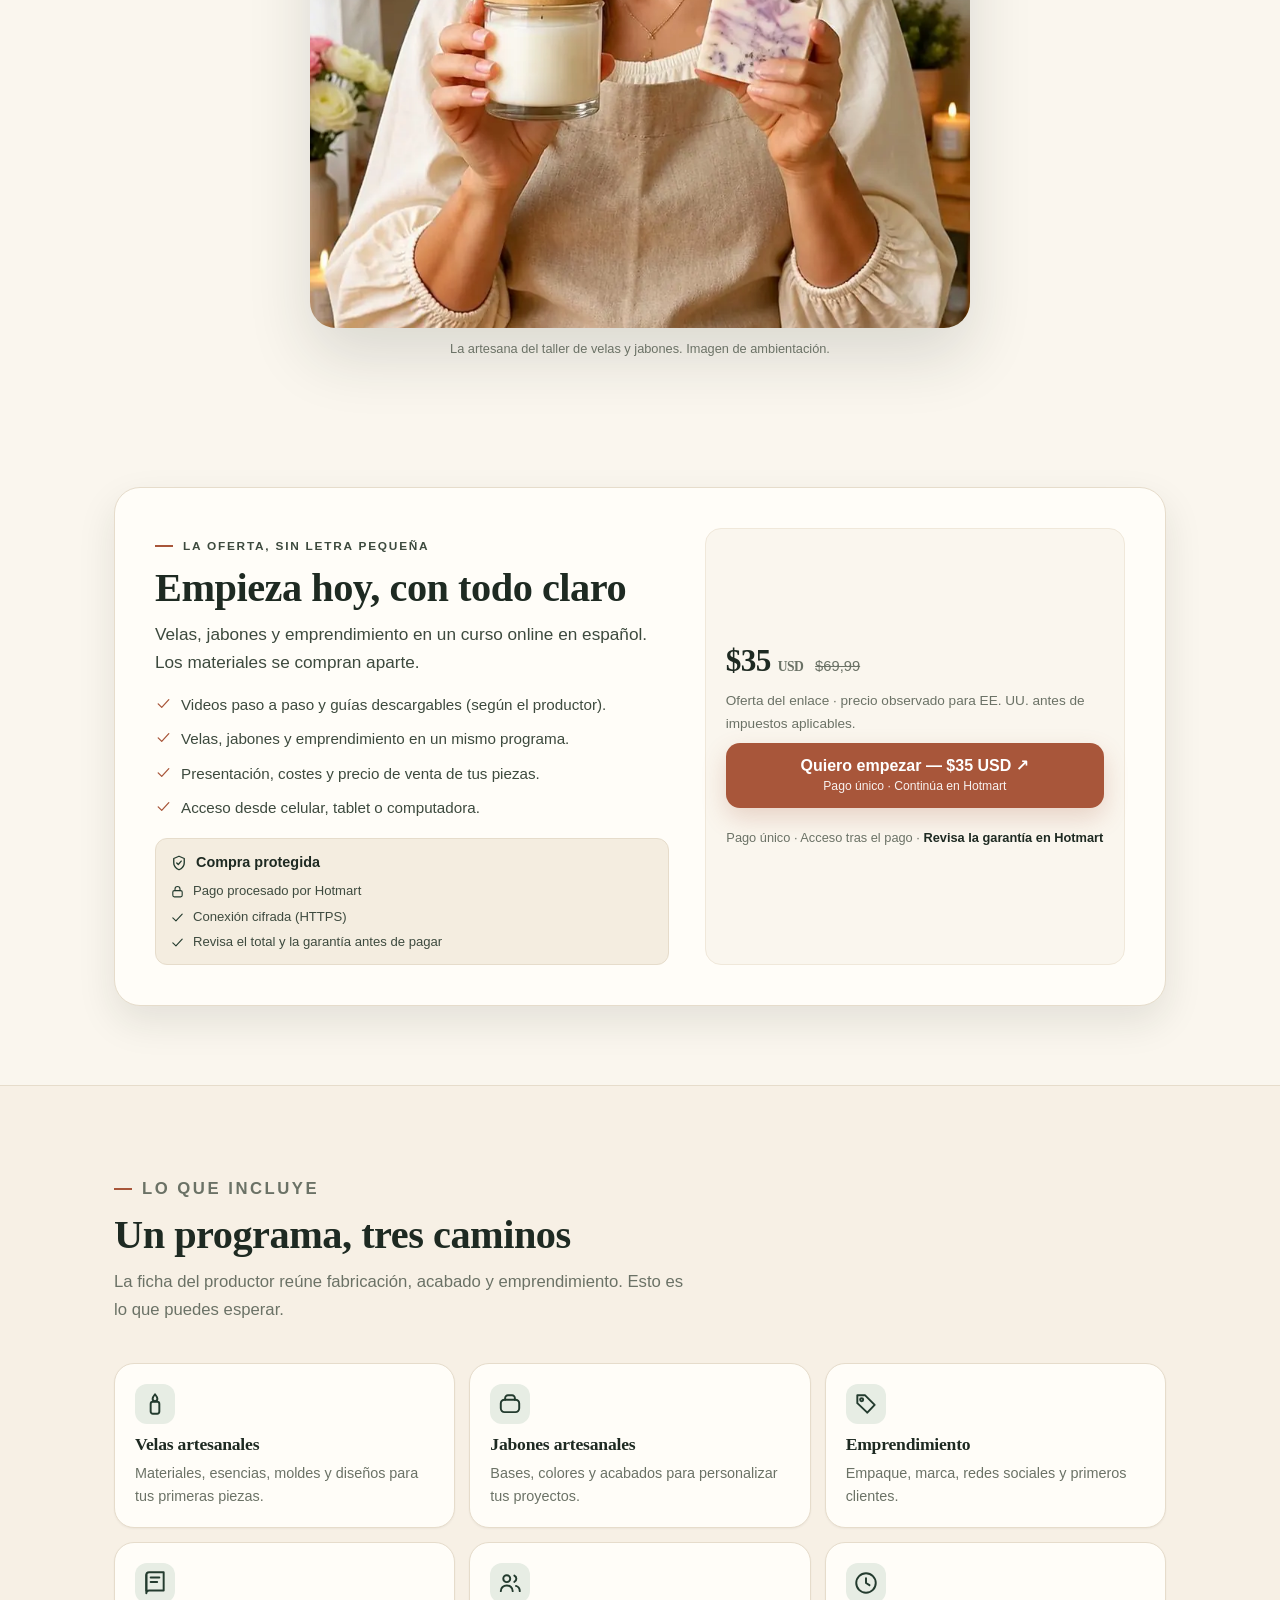
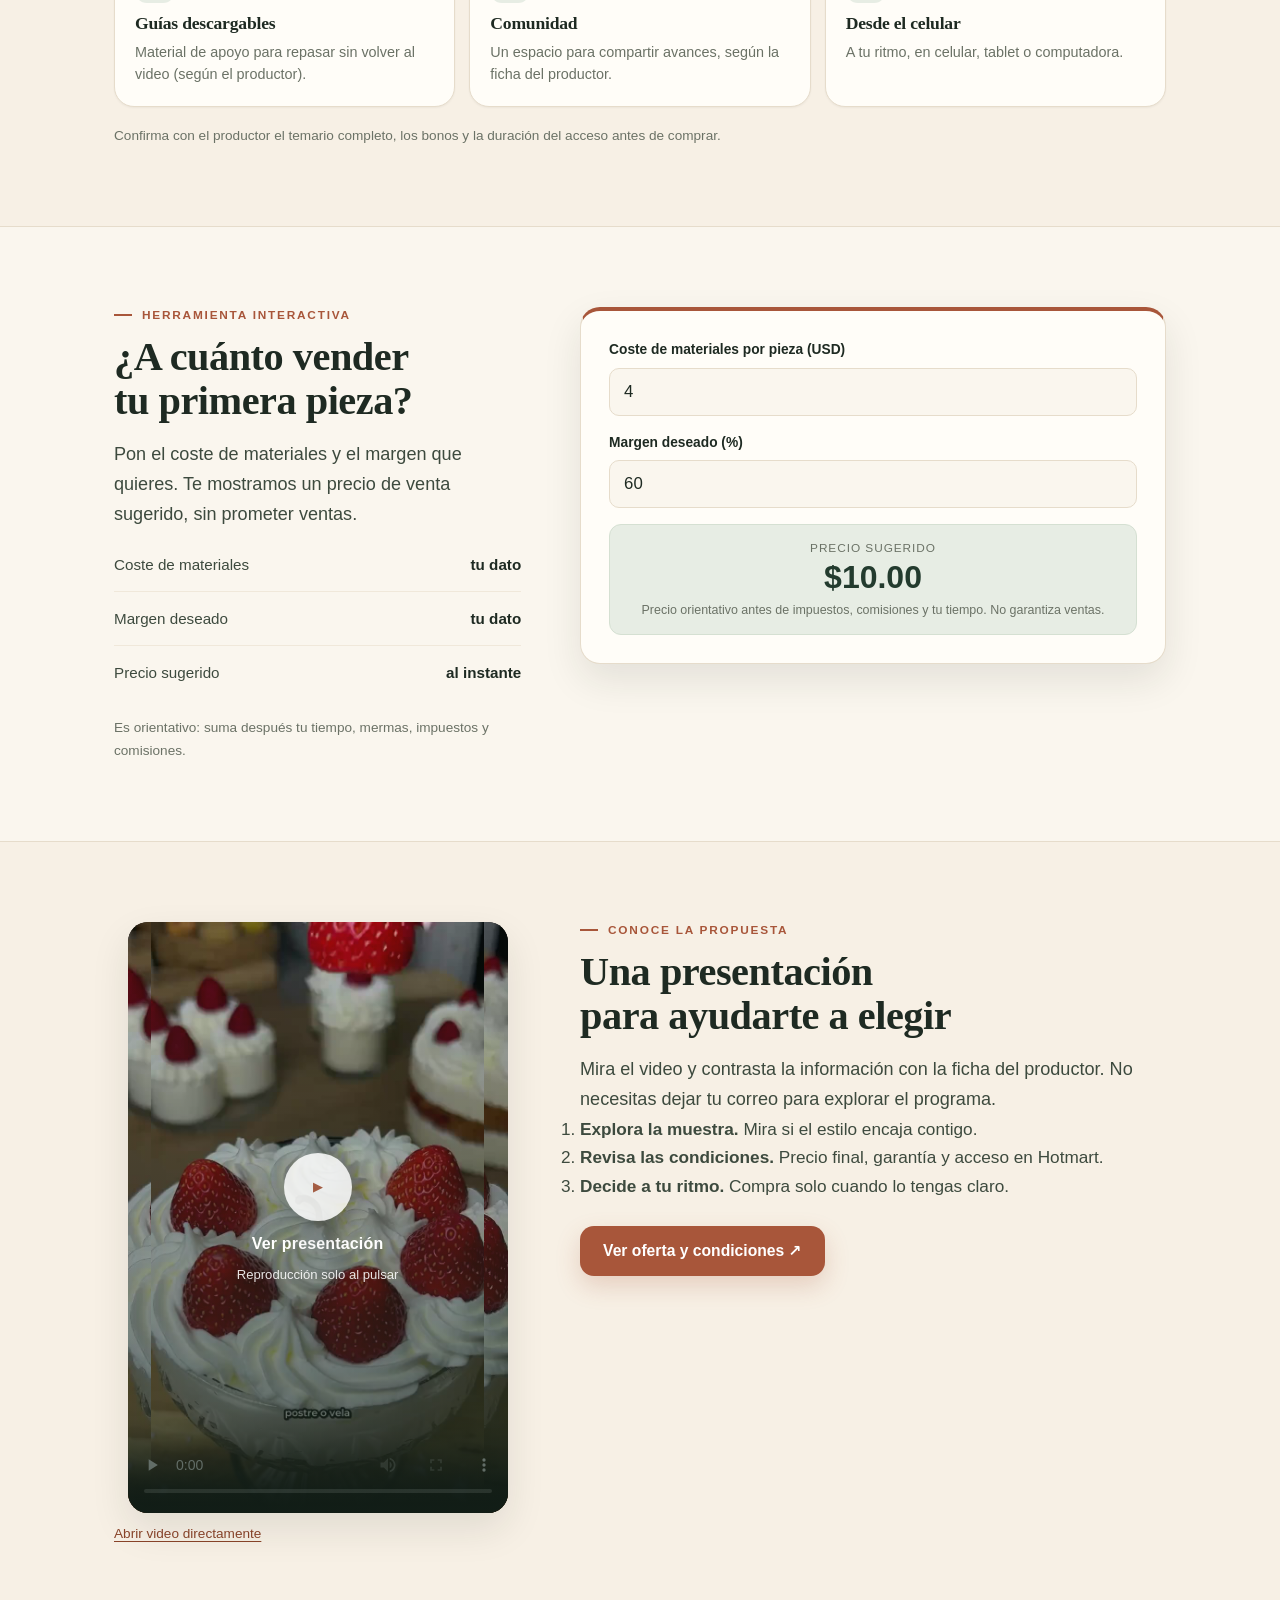
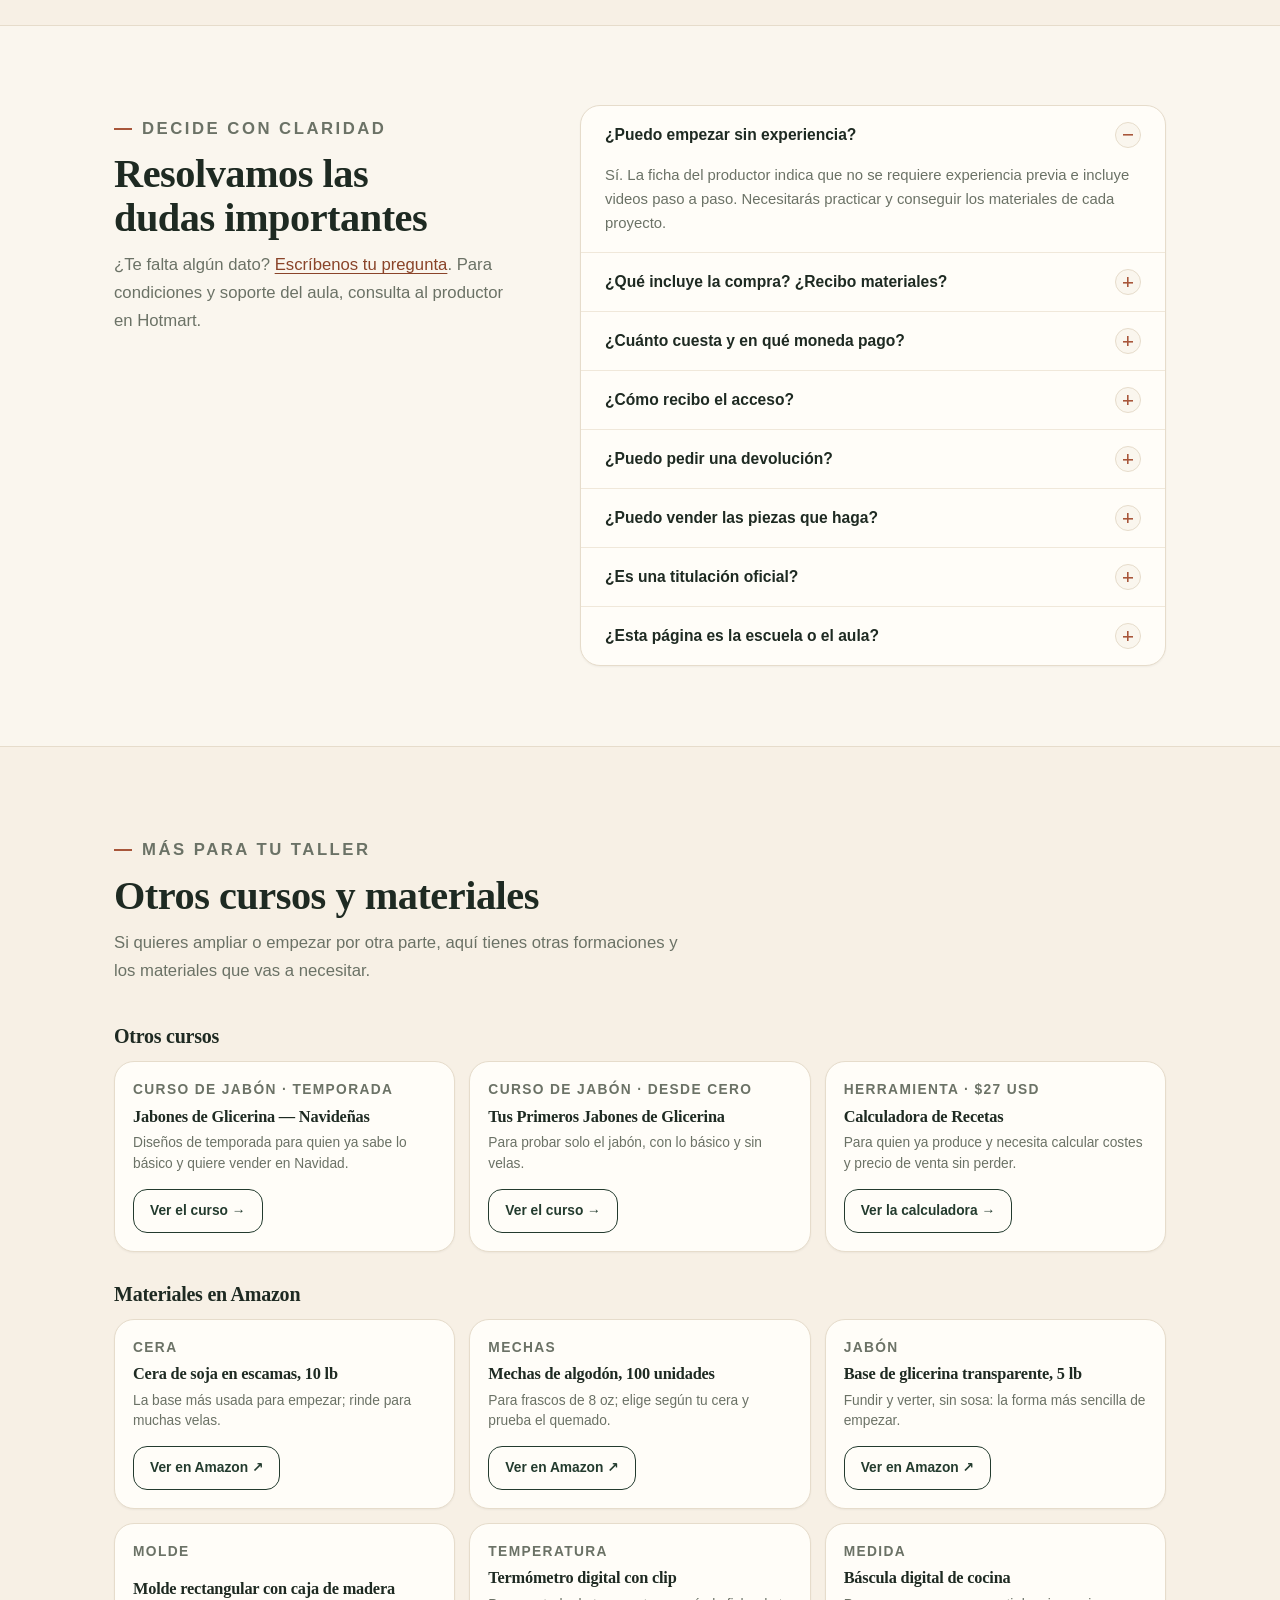
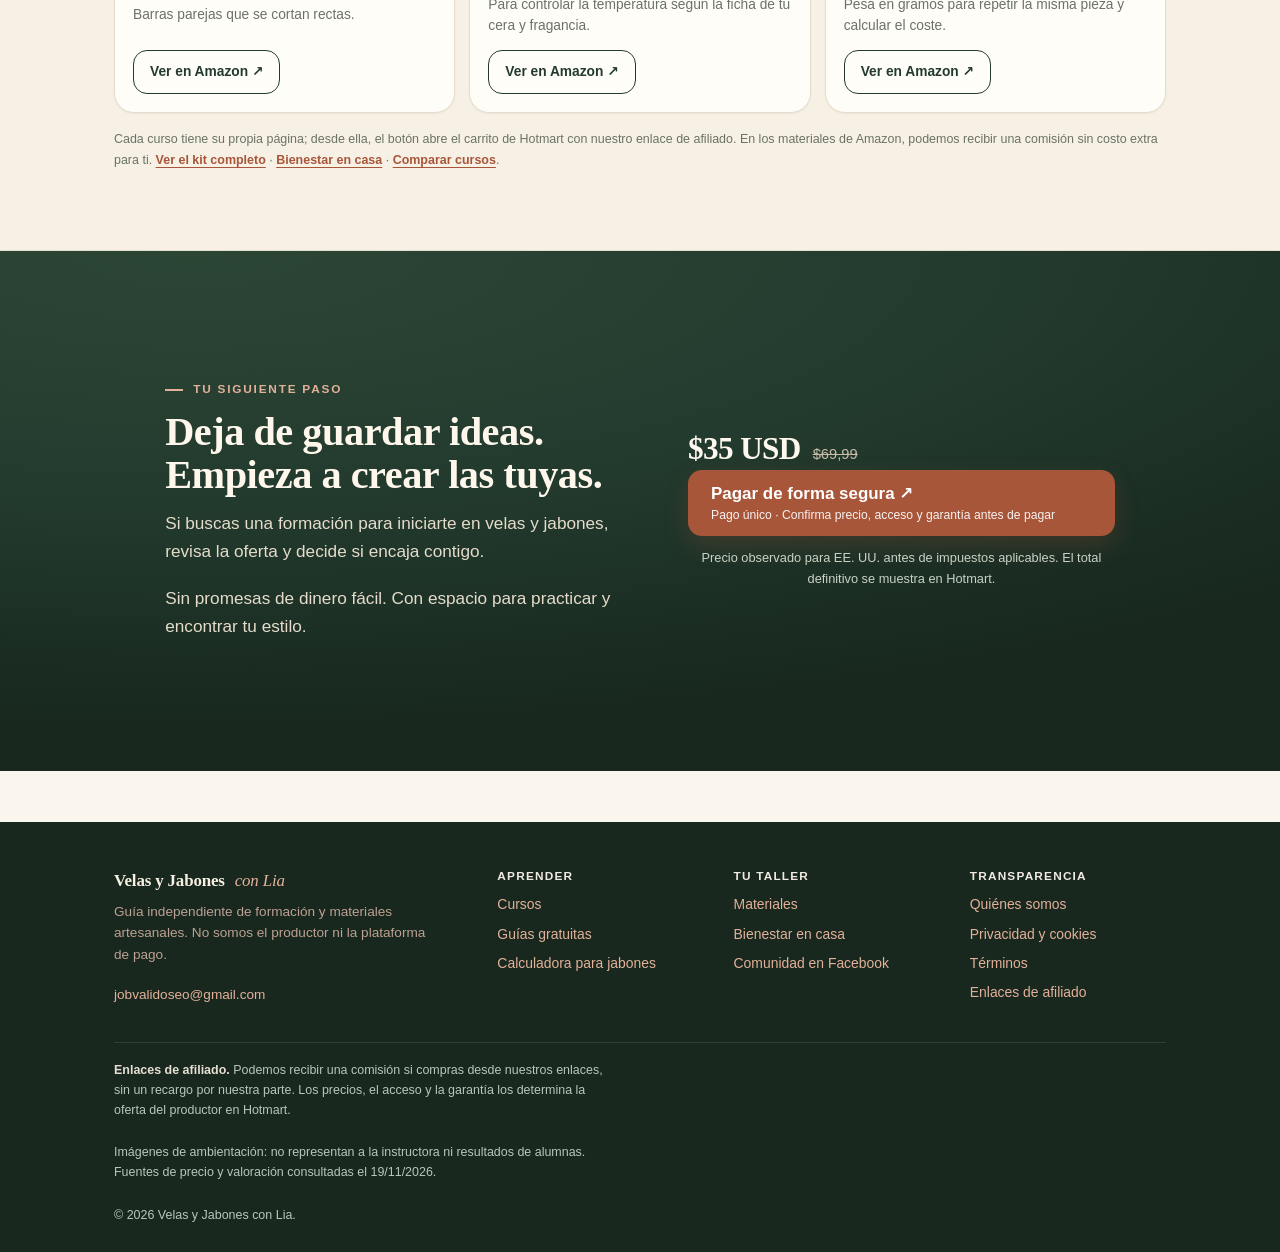
==== commit 5fd9b151: "Menú desplegable de cursos en cabecera y colores editorial unificados en todos los cursos" ====
--- a/index.html
+++ b/index.html
@@ -22,7 +22,7 @@
 <link rel="icon" href="data:image/svg+xml,%3Csvg xmlns='http://www.w3.org/2000/svg' viewBox='0 0 32 32'%3E%3Crect width='32' height='32' rx='8' fill='%23233B2E'/%3E%3Crect x='11' y='14' width='10' height='12' rx='2.5' fill='%23FAF6EE'/%3E%3Cpath d='M16 5c2 2.4 3 3.9 3 5.4a3 3 0 0 1-6 0C13 8.9 14 7.4 16 5Z' fill='%23A8563A'/%3E%3C/svg%3E">
 <link rel="stylesheet" href="assets/css/site.css?v=5">
 <link rel="stylesheet" href="assets/css/consent.css?v=5">
-<link rel="stylesheet" href="assets/css/editorial.css?v=5">
+<link rel="stylesheet" href="assets/css/editorial.css?v=6">
 <script type="application/ld+json">
 {"@context":"https://schema.org","@graph":[{"@type":"WebSite","@id":"https://avali2.github.io/#sitio","name":"Velas y Jabones con Lia","url":"https://avali2.github.io/","inLanguage":"es"},{"@type":"Course","name":"Velas y Jabones Artesanales OFERTA 3x1","description":"Curso online en español de velas, jabones y emprendimiento para principiantes.","provider":{"@type":"Organization","name":"Mapo Agency LLC"},"inLanguage":"es","url":"https://avali2.github.io/"}]}
 </script>
@@ -55,7 +55,18 @@
     <nav class="nav" id="nav" aria-label="Menú principal">
       <a href="#muestra">La muestra</a>
       <a href="#incluye">Qué incluye</a>
-      <a href="tienda.html">Cursos</a>
+      <div class="nav-menu">
+        <button type="button" class="nav-drop" aria-expanded="false" aria-haspopup="true">Cursos <span class="caret">▾</span></button>
+        <a class="nav-mobile-link" href="tienda.html">Cursos</a>
+        <div class="nav-drop-panel">
+          <a href="index.html">Velas y Jabones 3x1</a>
+          <a href="curso-jabones-navidenas.html">Jabones Navideñas</a>
+          <a href="curso-primeros-jabones.html">Primeros jabones</a>
+          <a href="calculadora.html">Calculadora</a>
+          <a href="tienda.html">Ver todos los cursos</a>
+        </div>
+      </div>
+
       <a href="kit.html">Materiales</a>
       <a href="#faq">Dudas</a>
     </nav>
@@ -340,7 +351,7 @@
 <div class="support-panel" id="support-panel" role="dialog" aria-label="Contacto y ayuda"><button type="button" class="close" aria-label="Cerrar">×</button><h3>¿Te ayudamos a decidir?</h3><p>Resolvemos dudas sobre contenido, materiales y compra.</p><a href="mailto:jobvalidoseo@gmail.com?subject=Duda%20antes%20de%20comprar%20el%20curso"><svg class="ico" aria-hidden="true"><use href="#i-mail"/></svg> jobvalidoseo@gmail.com</a><a href="https://www.facebook.com/Liavelasjabones" target="_blank" rel="noopener"><svg class="ico" aria-hidden="true"><use href="#i-users"/></svg> Comunidad en Facebook</a></div>
 
 <script src="assets/js/consent.js?v=4" defer></script>
-<script src="assets/js/site.js?v=4" defer></script>
+<script src="assets/js/site.js?v=6" defer></script>
 <script src="assets/js/pro.js?v=4" defer></script>
 <script>
 (function () {
--- a/assets/css/editorial.css
+++ b/assets/css/editorial.css
@@ -515,3 +515,35 @@
 .shop-note a { color: var(--terracotta); font-weight: 650; }
 @media (max-width: 900px) { .shop-grid { grid-template-columns: repeat(2, minmax(0, 1fr)); } }
 @media (max-width: 600px) { .shop-grid { grid-template-columns: 1fr; } }
+
+/* ---- Menú desplegable "Cursos" -------------------------------------- */
+.nav-menu { position: relative; }
+.nav-drop {
+  display: inline-flex; align-items: center; gap: 5px;
+  padding: 10px 14px; border-radius: 10px; border: 0;
+  background: transparent; color: var(--body);
+  font-size: .85rem; font-weight: 600; cursor: pointer; font-family: inherit;
+}
+.nav-drop:hover { background: var(--surface-2); color: var(--ink); }
+.nav-drop .caret { font-size: .6rem; opacity: .65; }
+.nav-mobile-link { display: none; }
+.nav-drop-panel {
+  position: absolute; inset-block-start: calc(100% + 6px); inset-inline-start: 0;
+  z-index: 99; min-width: 240px; padding: 8px;
+  background: var(--surface); border: 1px solid var(--line);
+  border-radius: 14px; box-shadow: var(--shadow-md);
+  display: none;
+}
+.nav-menu.is-open .nav-drop-panel { display: grid; gap: 2px; }
+.nav-drop-panel a {
+  display: block; padding: 10px 12px; border-radius: 10px;
+  color: var(--body); font-size: .88rem; font-weight: 600; text-decoration: none;
+}
+.nav-drop-panel a:hover { background: var(--surface-2); color: var(--ink); }
+.nav .nav-cta { background: var(--terracotta); color: #FFFFFF; border-radius: 999px; padding-inline: 18px; }
+.nav .nav-cta:hover { background: var(--terracotta-hover); color: #FFFFFF; }
+@media (max-width: 900px) {
+  .nav-drop { display: none; }
+  .nav-mobile-link { display: inline-flex; }
+  .nav-drop-panel { display: none; }
+}
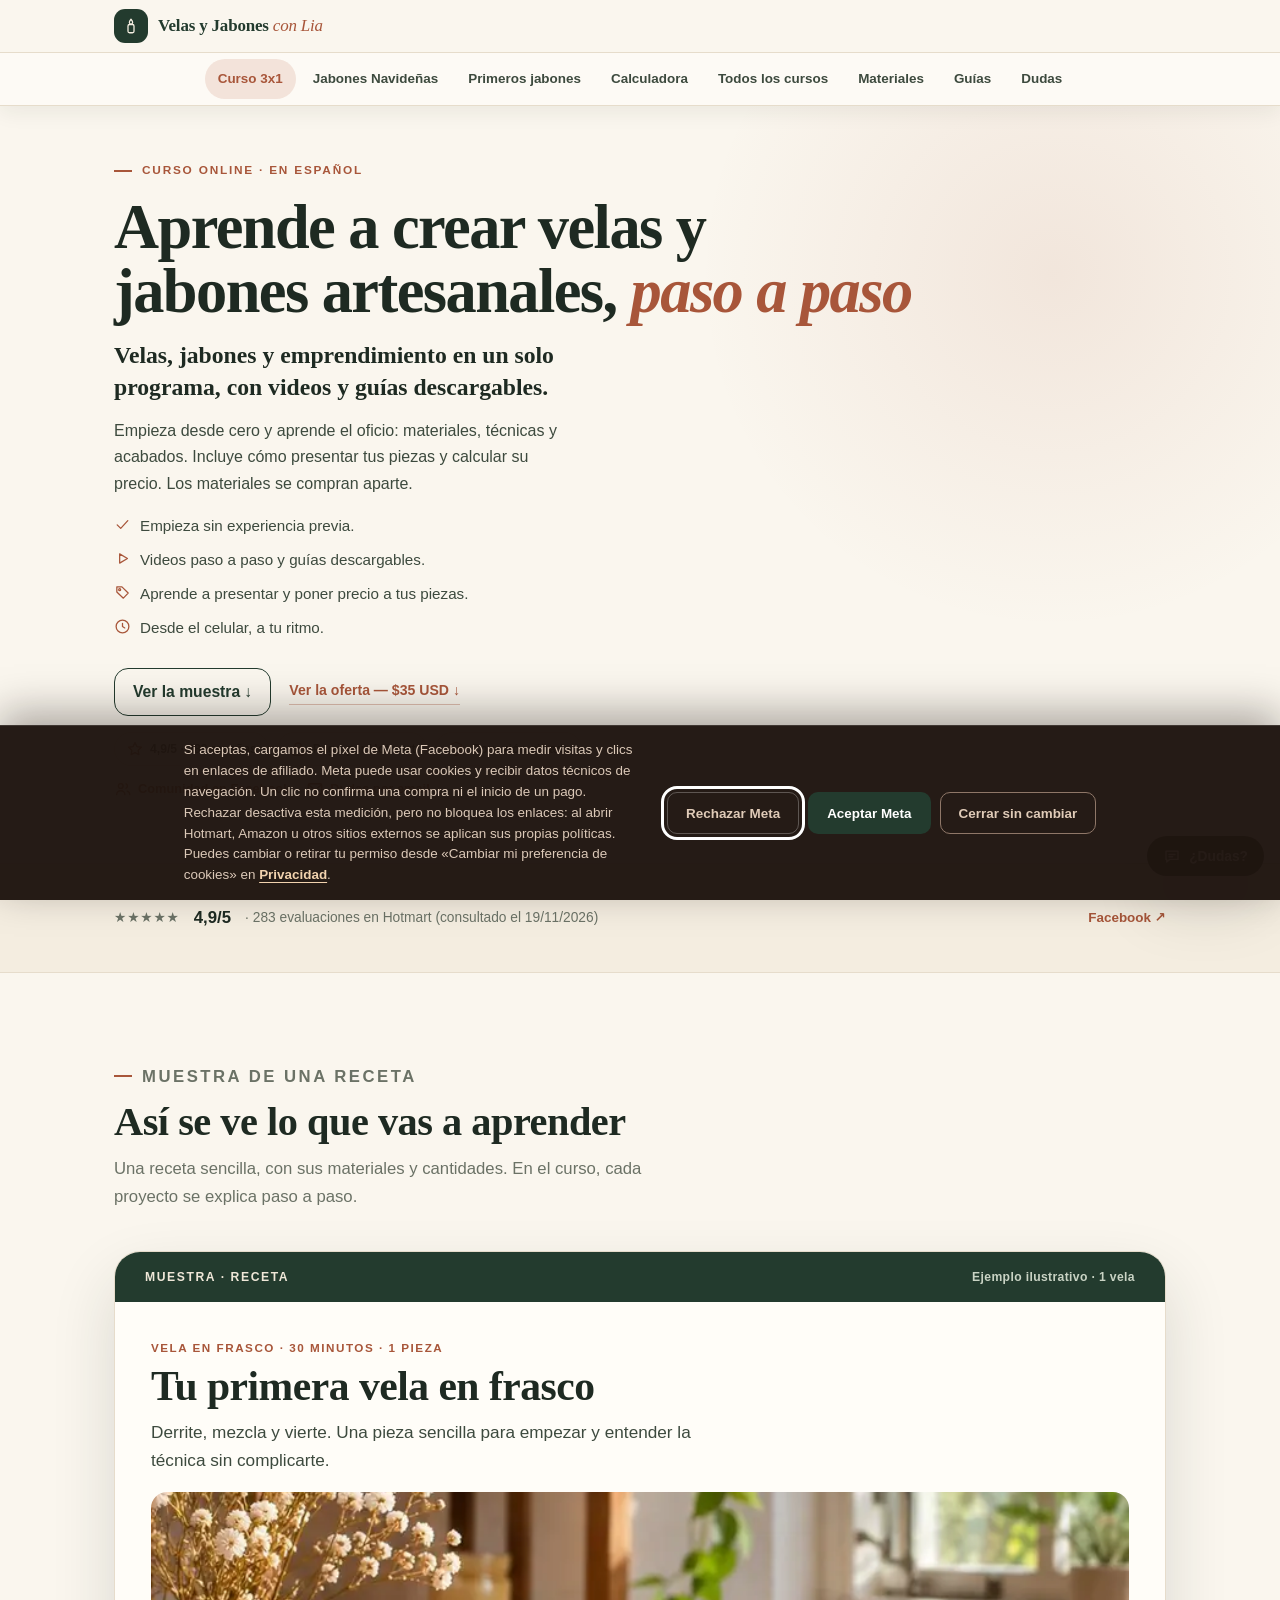
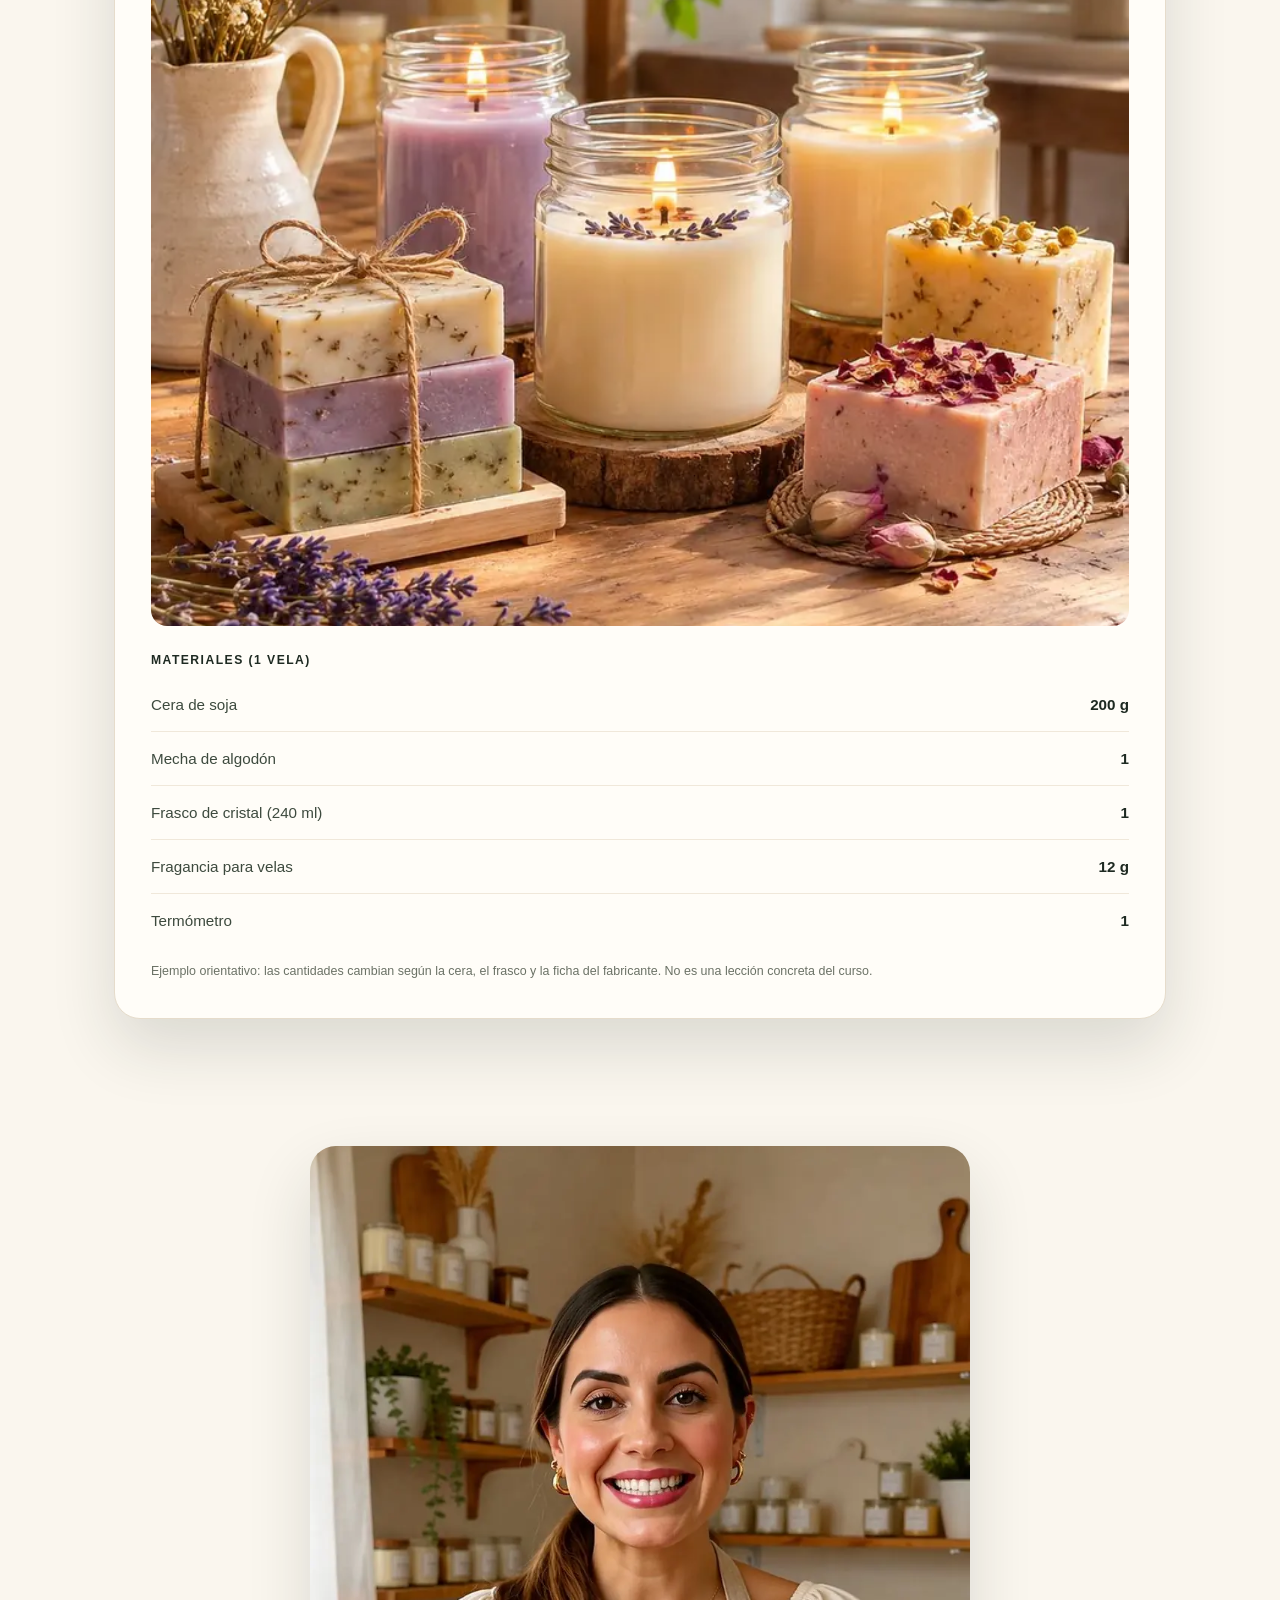
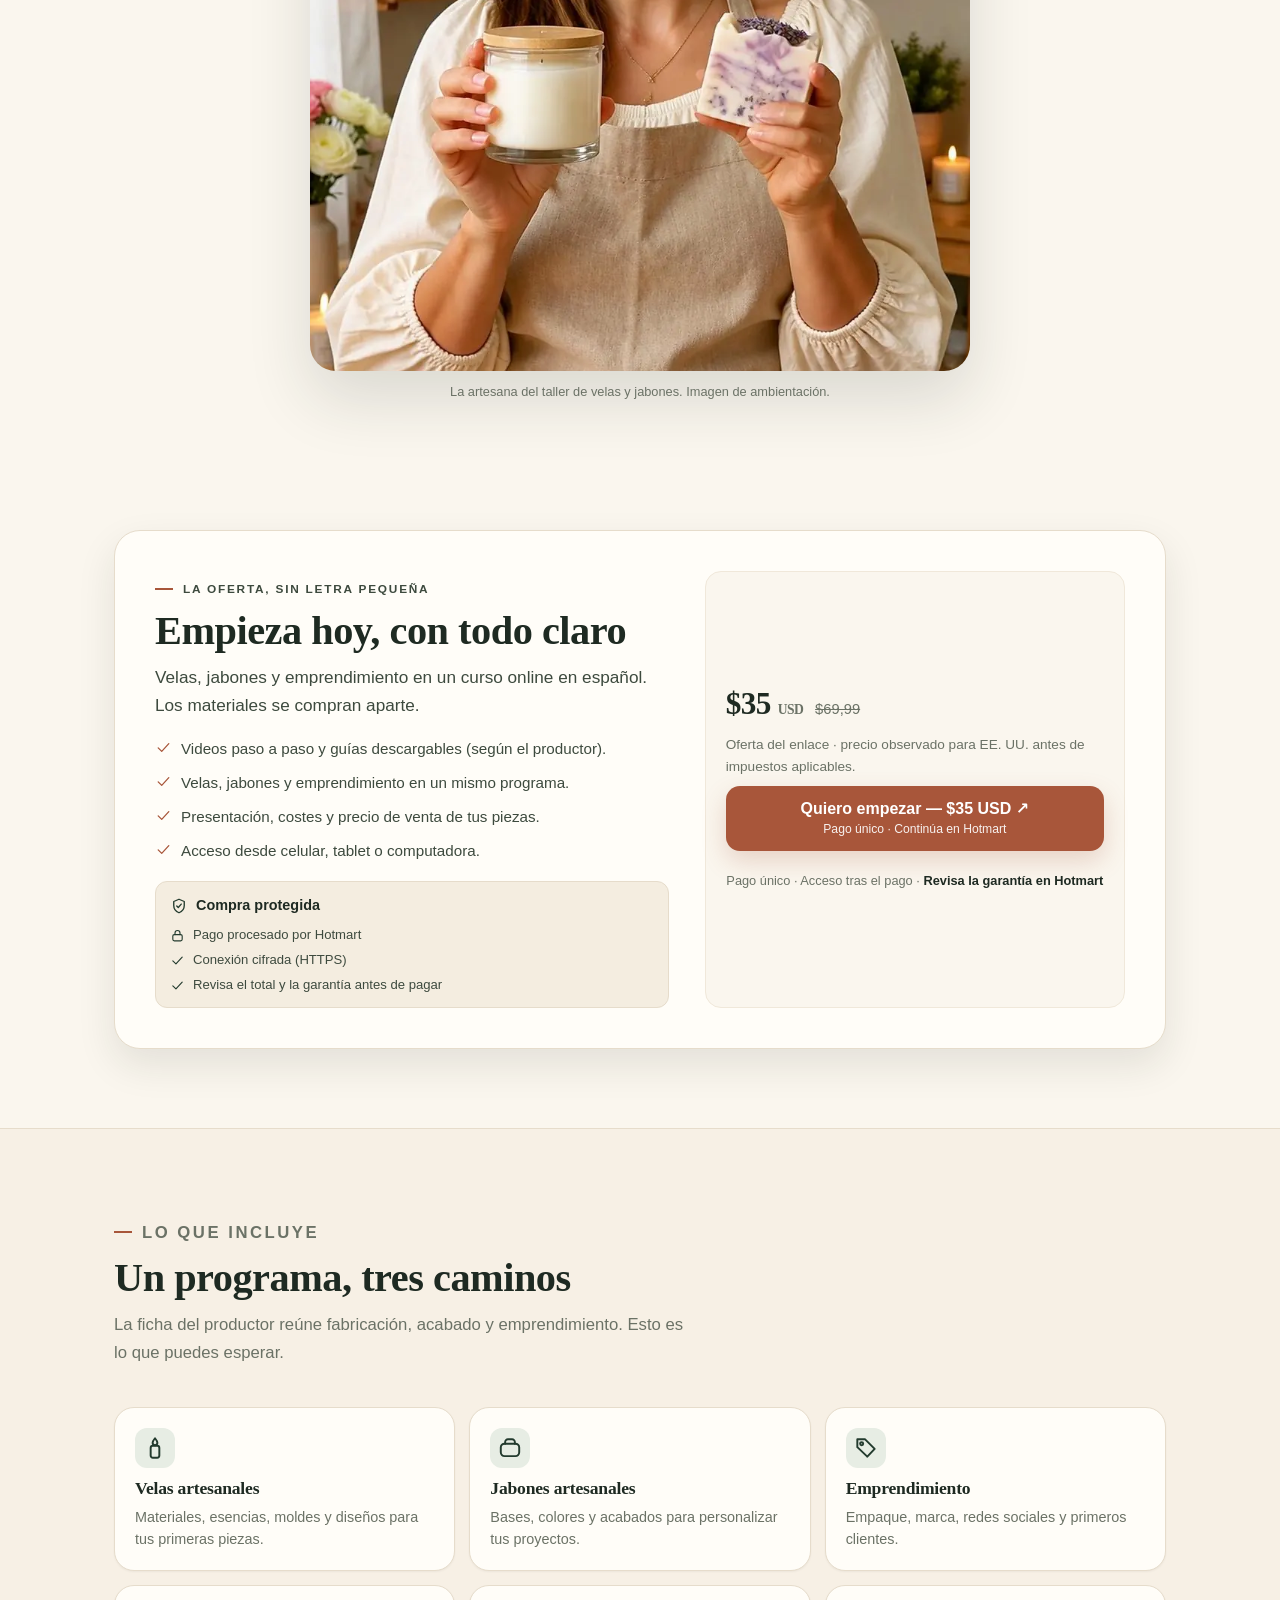
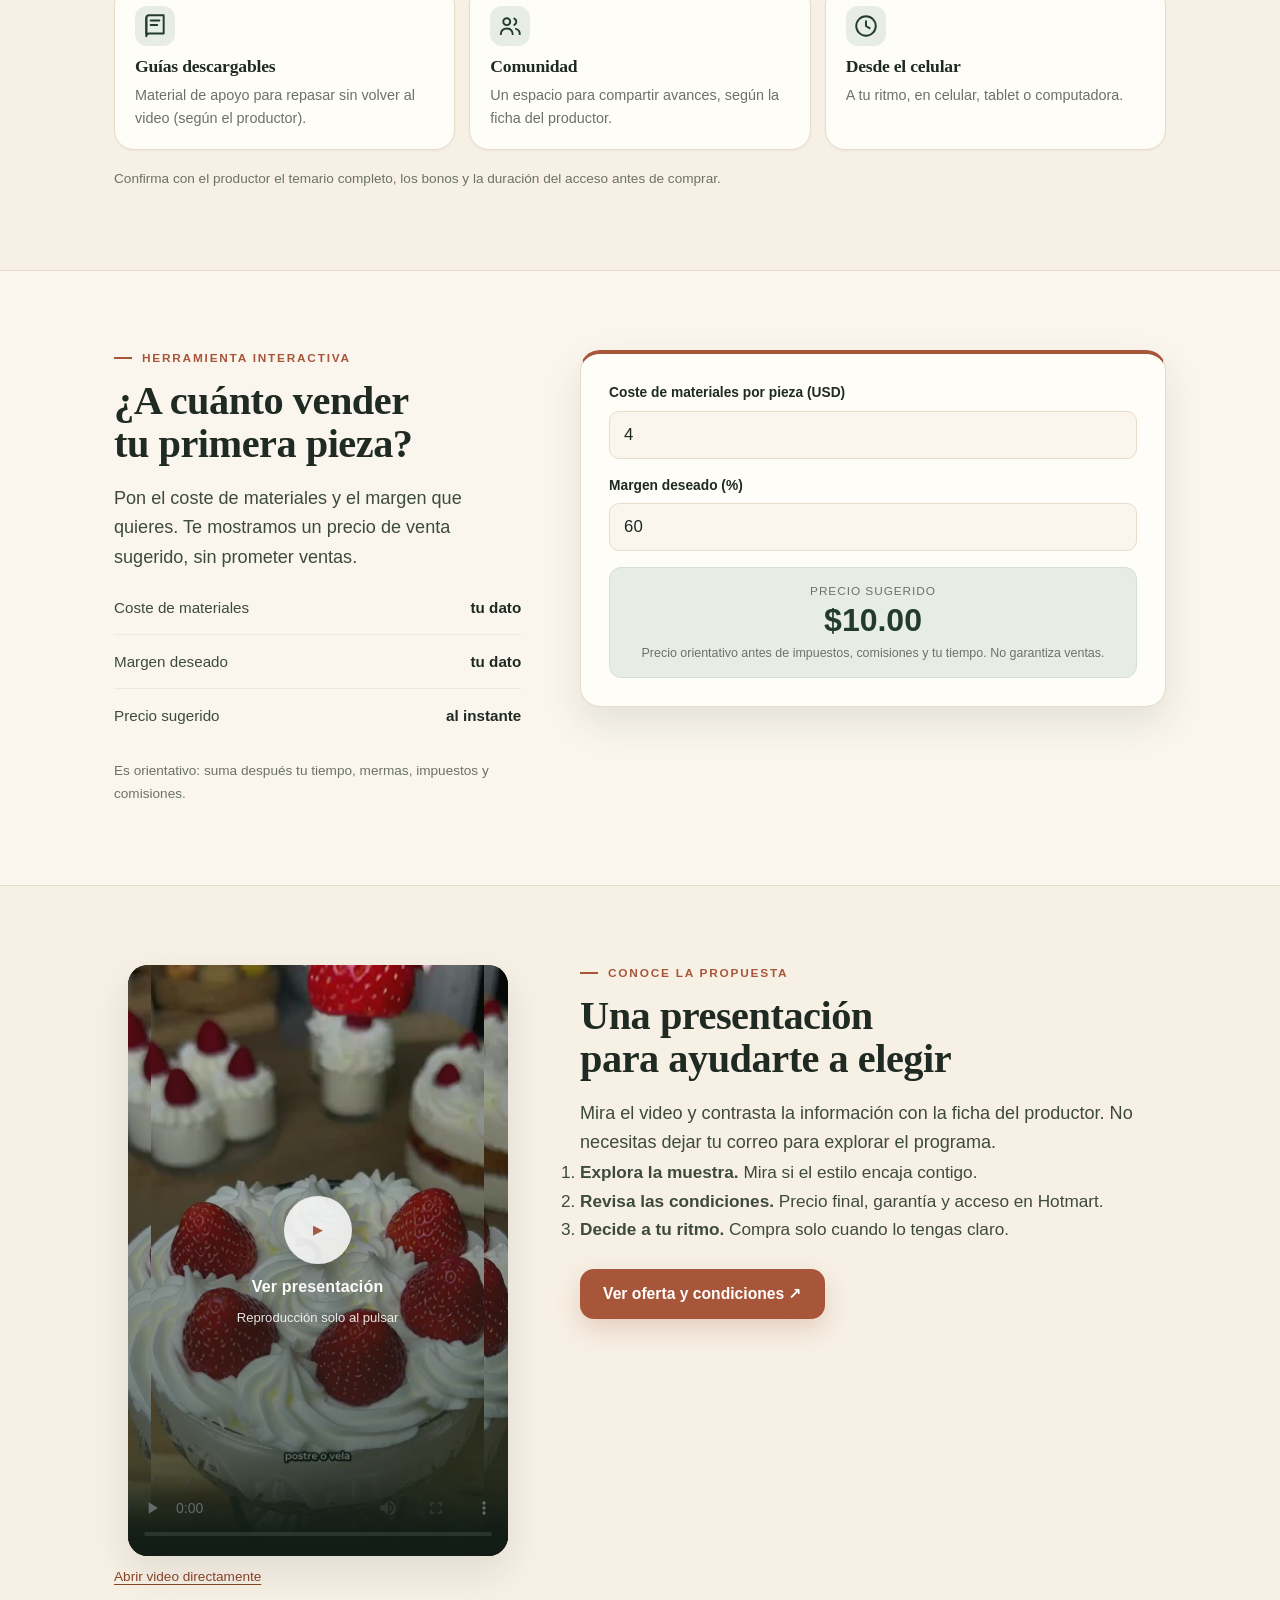
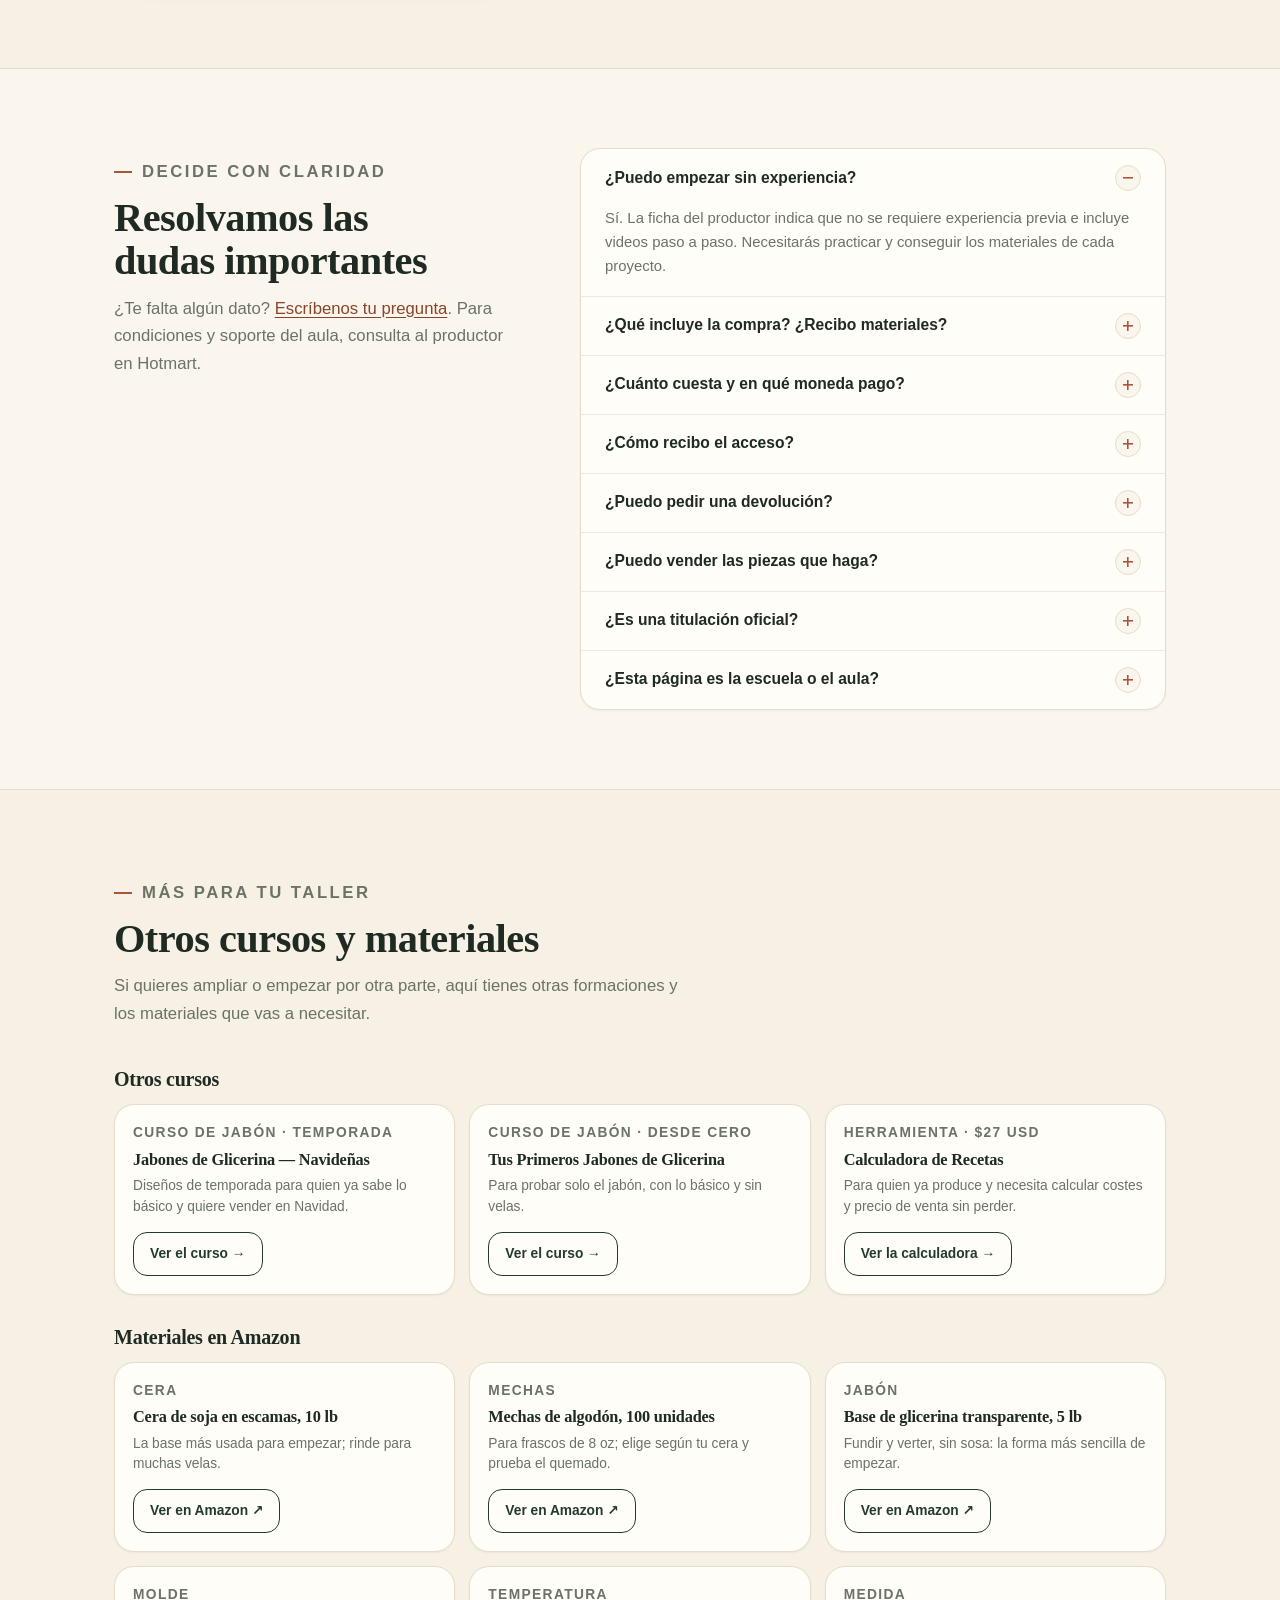
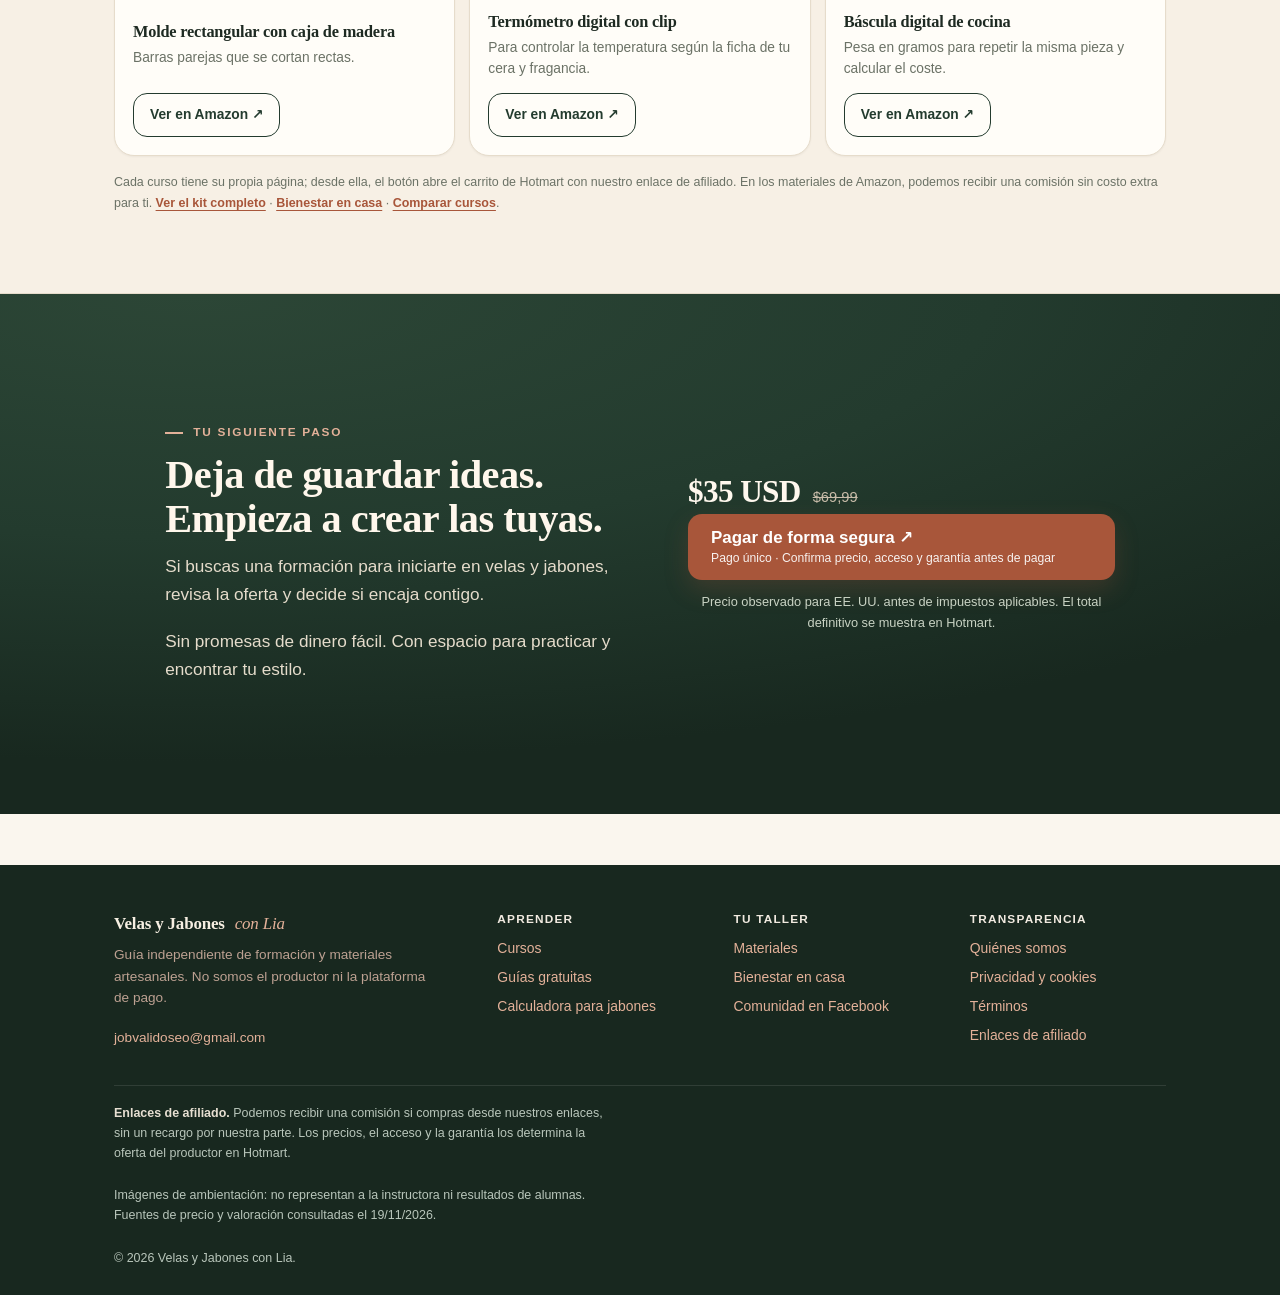
==== commit 29ef16aa: "Nueva cabecera de dos filas con menú completo; elimina desplegable y hamburguesa" ====
--- a/index.html
+++ b/index.html
@@ -22,7 +22,7 @@
 <link rel="icon" href="data:image/svg+xml,%3Csvg xmlns='http://www.w3.org/2000/svg' viewBox='0 0 32 32'%3E%3Crect width='32' height='32' rx='8' fill='%23233B2E'/%3E%3Crect x='11' y='14' width='10' height='12' rx='2.5' fill='%23FAF6EE'/%3E%3Cpath d='M16 5c2 2.4 3 3.9 3 5.4a3 3 0 0 1-6 0C13 8.9 14 7.4 16 5Z' fill='%23A8563A'/%3E%3C/svg%3E">
 <link rel="stylesheet" href="assets/css/site.css?v=5">
 <link rel="stylesheet" href="assets/css/consent.css?v=5">
-<link rel="stylesheet" href="assets/css/editorial.css?v=6">
+<link rel="stylesheet" href="assets/css/editorial.css?v=7">
 <script type="application/ld+json">
 {"@context":"https://schema.org","@graph":[{"@type":"WebSite","@id":"https://avali2.github.io/#sitio","name":"Velas y Jabones con Lia","url":"https://avali2.github.io/","inLanguage":"es"},{"@type":"Course","name":"Velas y Jabones Artesanales OFERTA 3x1","description":"Curso online en español de velas, jabones y emprendimiento para principiantes.","provider":{"@type":"Organization","name":"Mapo Agency LLC"},"inLanguage":"es","url":"https://avali2.github.io/"}]}
 </script>
@@ -50,27 +50,24 @@
 </svg>
 
 <header class="topbar">
-  <div class="wrap topbar-in">
-    <a class="brand" href="index.html"><span class="brand-mark" aria-hidden="true"><svg class="ico" viewBox="0 0 24 24"><use href="#i-candle"/></svg></span><span>Velas y Jabones <em>con Lia</em></span></a>
-    <nav class="nav" id="nav" aria-label="Menú principal">
-      <a href="#muestra">La muestra</a>
-      <a href="#incluye">Qué incluye</a>
-      <div class="nav-menu">
-        <button type="button" class="nav-drop" aria-expanded="false" aria-haspopup="true">Cursos <span class="caret">▾</span></button>
-        <a class="nav-mobile-link" href="tienda.html">Cursos</a>
-        <div class="nav-drop-panel">
-          <a href="index.html">Velas y Jabones 3x1</a>
-          <a href="curso-jabones-navidenas.html">Jabones Navideñas</a>
-          <a href="curso-primeros-jabones.html">Primeros jabones</a>
-          <a href="calculadora.html">Calculadora</a>
-          <a href="tienda.html">Ver todos los cursos</a>
-        </div>
-      </div>
-
+  <div class="wrap topbar-main">
+    <a class="brand" href="index.html">
+      <span class="brand-mark" aria-hidden="true"><svg viewBox="0 0 24 24" fill="none" stroke="currentColor" stroke-width="1.7" stroke-linecap="round" stroke-linejoin="round"><rect x="8" y="10" width="8" height="11" rx="2"/><path d="M12 3c1.4 1.7 2.2 2.9 2.2 4.2a2.2 2.2 0 0 1-4.4 0C9.8 5.9 10.6 4.7 12 3Z"/></svg></span>
+      <span>Velas y Jabones <em>con Lia</em></span>
+    </a>
+  </div>
+  <nav class="topnav" id="nav" aria-label="Menú principal">
+    <div class="wrap topnav-in">
+      <a href="index.html">Curso 3x1</a>
+      <a href="curso-jabones-navidenas.html">Jabones Navideñas</a>
+      <a href="curso-primeros-jabones.html">Primeros jabones</a>
+      <a href="calculadora.html">Calculadora</a>
+      <a href="tienda.html">Todos los cursos</a>
       <a href="kit.html">Materiales</a>
-      <a href="#faq">Dudas</a>
-    </nav>
-  </div>
+      <a href="guias.html">Guías</a>
+      <a href="index.html#faq">Dudas</a>
+    </div>
+  </nav>
 </header>
 
 <main id="contenido">
@@ -351,7 +348,7 @@
 <div class="support-panel" id="support-panel" role="dialog" aria-label="Contacto y ayuda"><button type="button" class="close" aria-label="Cerrar">×</button><h3>¿Te ayudamos a decidir?</h3><p>Resolvemos dudas sobre contenido, materiales y compra.</p><a href="mailto:jobvalidoseo@gmail.com?subject=Duda%20antes%20de%20comprar%20el%20curso"><svg class="ico" aria-hidden="true"><use href="#i-mail"/></svg> jobvalidoseo@gmail.com</a><a href="https://www.facebook.com/Liavelasjabones" target="_blank" rel="noopener"><svg class="ico" aria-hidden="true"><use href="#i-users"/></svg> Comunidad en Facebook</a></div>
 
 <script src="assets/js/consent.js?v=4" defer></script>
-<script src="assets/js/site.js?v=6" defer></script>
+<script src="assets/js/site.js?v=7" defer></script>
 <script src="assets/js/pro.js?v=4" defer></script>
 <script>
 (function () {
--- a/assets/css/editorial.css
+++ b/assets/css/editorial.css
@@ -21,7 +21,7 @@
   --line: #E6DCCB;
   --line-soft: #F0E8DA;
   --gold: #B08A4F;
-  --header-h: 66px;
+  --header-h: 100px;
   --radius: 20px;
   --radius-lg: 26px;
   --shadow-xs: 0 1px 2px rgb(30 42 34 / 5%);
@@ -68,7 +68,7 @@
 .nav a.is-active { background: var(--terracotta-soft); color: var(--terracotta); }
 
 @media (max-width: 900px) {
-  :root { --header-h: 98px; }
+  :root { --header-h: 100px; }
   .topbar-in { gap: 6px 10px; padding-block: 8px; }
   .brand { font-size: .95rem; }
   .nav {
@@ -547,3 +547,51 @@
   .nav-mobile-link { display: inline-flex; }
   .nav-drop-panel { display: none; }
 }
+
+/* ---- Cabecera de dos filas: marca + menú completo -------------------- */
+/* Menú siempre visible en una franja propia bajo la marca: nada de
+   desplegables ni hamburguesas, y funciona igual en móvil y escritorio. */
+.topbar {
+  position: sticky;
+  inset-block-start: 0;
+  z-index: 90;
+  background: rgb(250 246 238 / 96%);
+  backdrop-filter: saturate(140%) blur(12px);
+  border-block-end: 1px solid var(--line);
+  box-shadow: 0 6px 20px rgb(30 42 34 / 7%);
+}
+.topbar-main {
+  display: flex;
+  align-items: center;
+  justify-content: space-between;
+  gap: 12px;
+  padding-block: 9px;
+}
+.topnav {
+  border-block-start: 1px solid var(--line);
+  background: rgb(255 253 248 / 70%);
+}
+.topnav-in {
+  display: flex;
+  align-items: center;
+  gap: 4px;
+  overflow-x: auto;
+  padding-block: 6px;
+  scrollbar-width: none;
+}
+.topnav-in::-webkit-scrollbar { display: none; }
+.topnav a {
+  flex: 0 0 auto;
+  display: inline-flex;
+  align-items: center;
+  padding: 9px 13px;
+  border-radius: 999px;
+  color: var(--body);
+  font-size: .84rem;
+  font-weight: 650;
+  text-decoration: none;
+  white-space: nowrap;
+}
+.topnav a:hover { background: var(--surface-2); color: var(--ink); }
+.topnav a[aria-current="page"] { background: var(--terracotta-soft); color: var(--terracotta); }
+@media (min-width: 901px) { .topnav-in { justify-content: center; } }
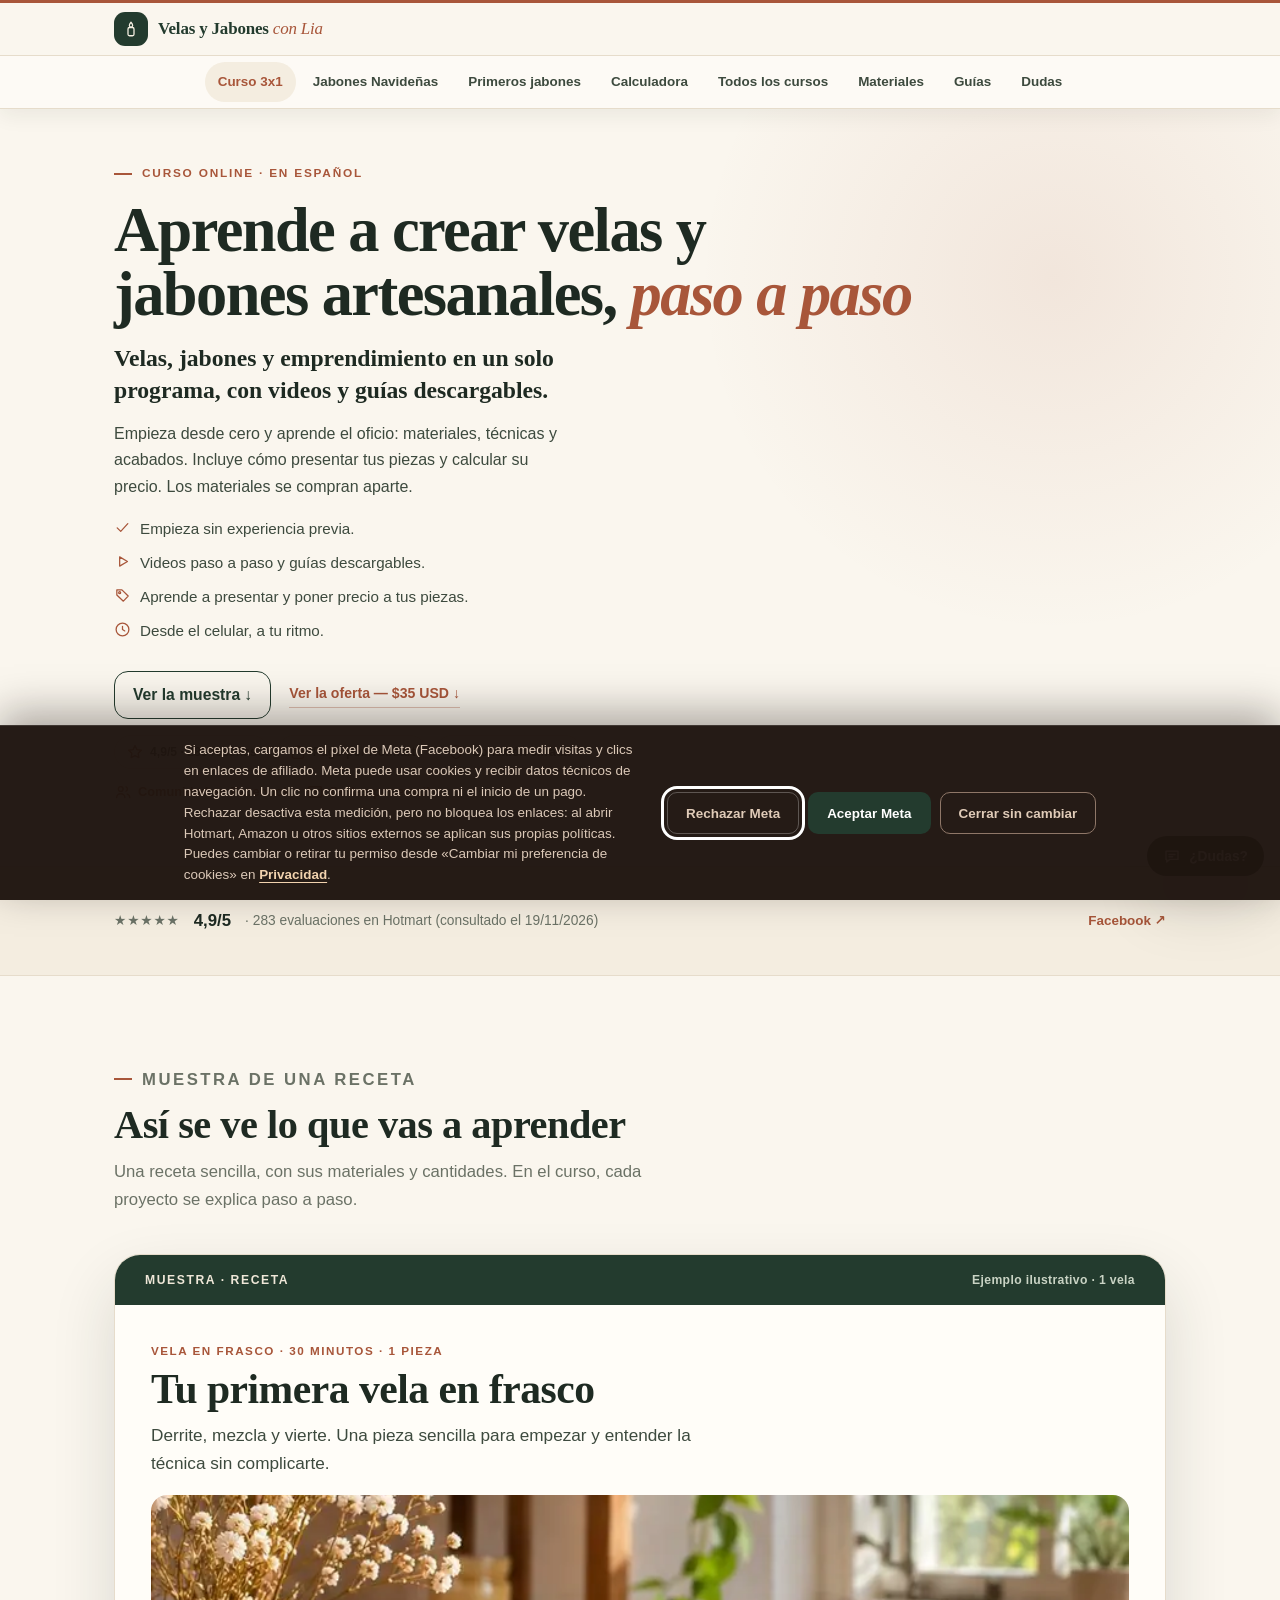
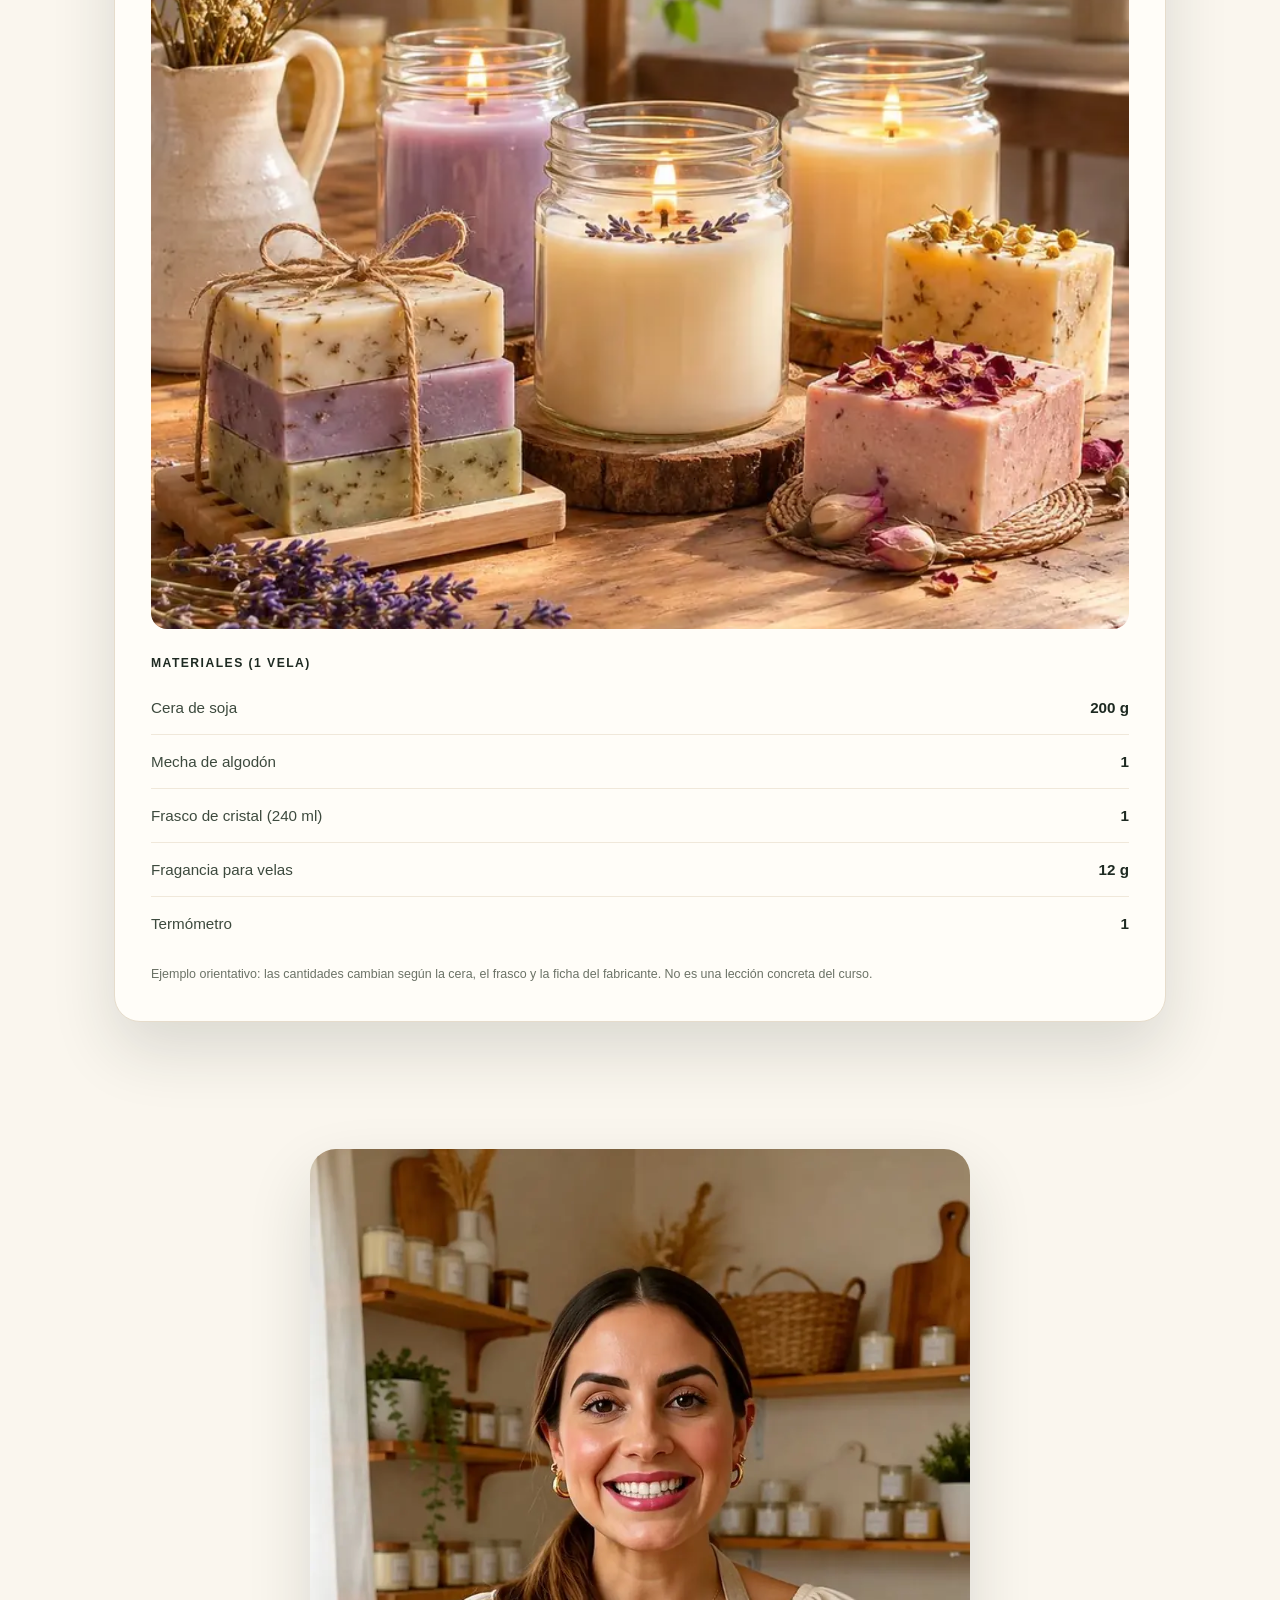
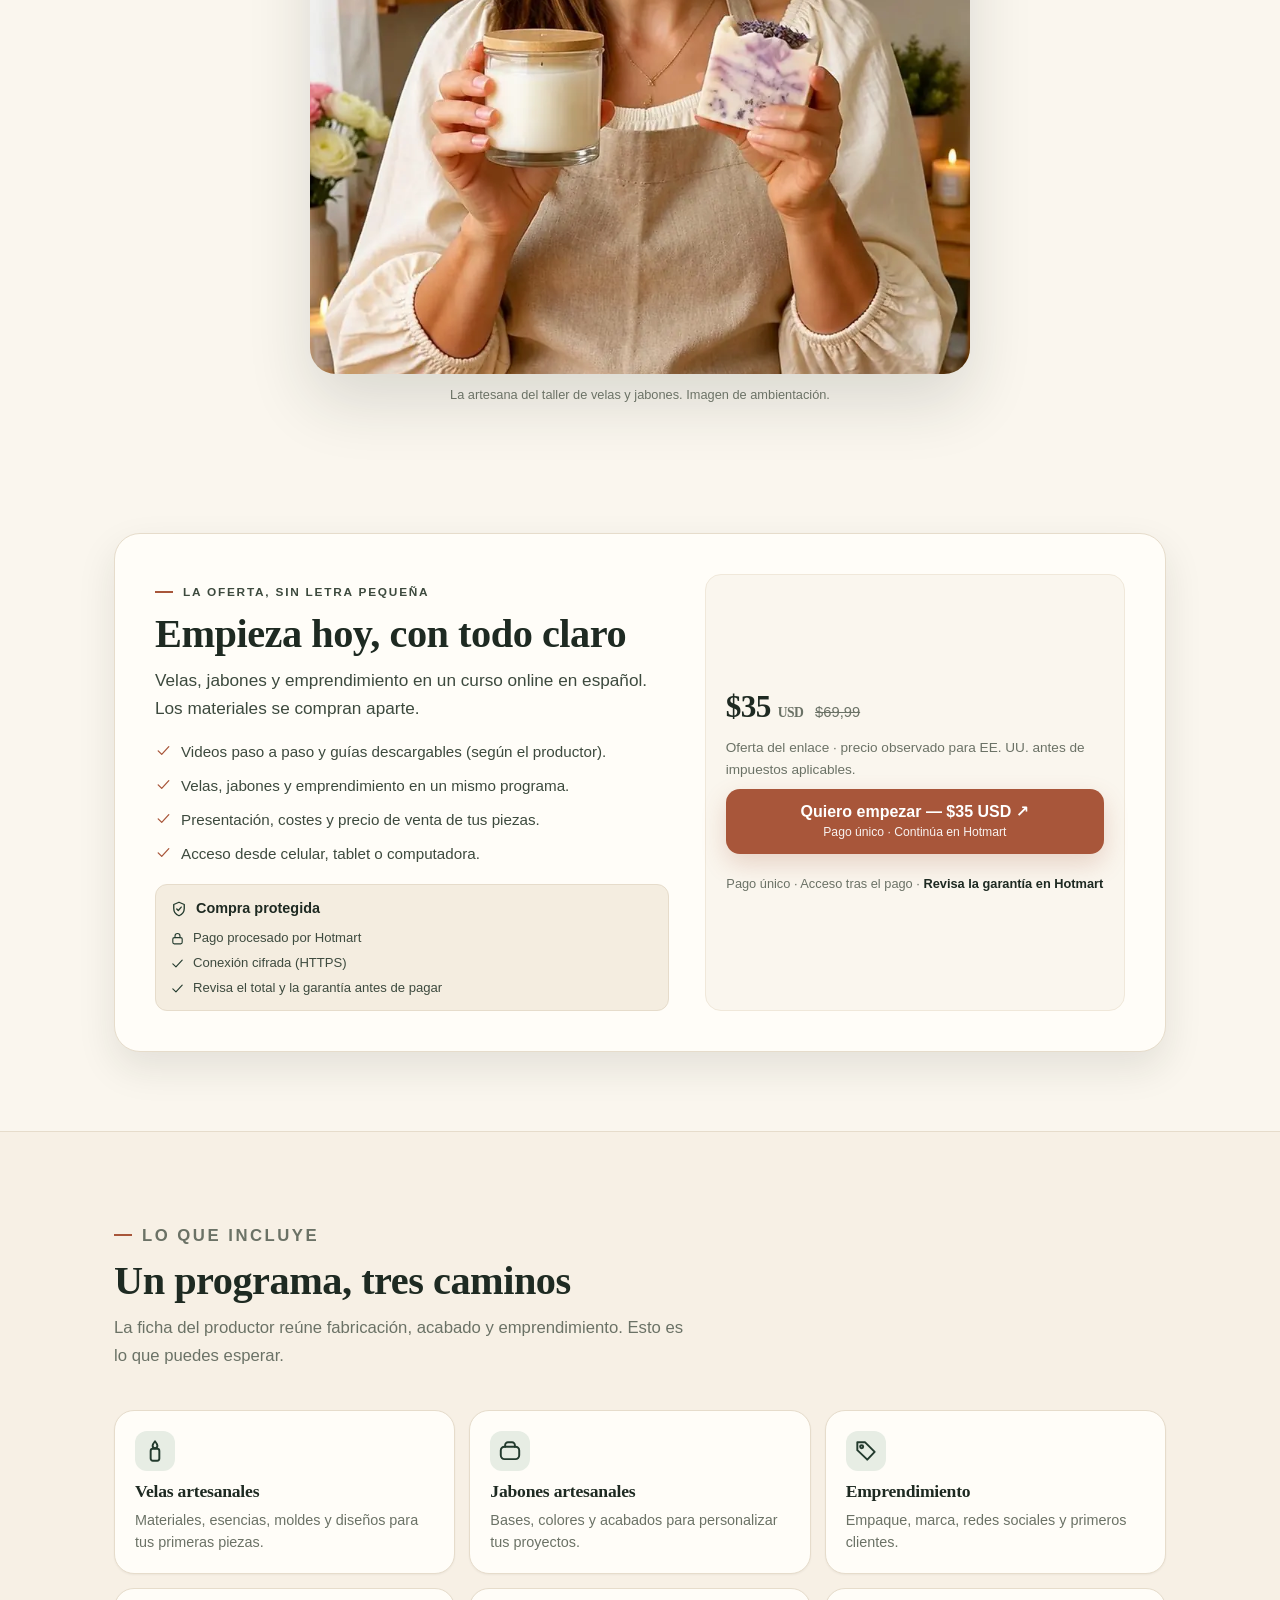
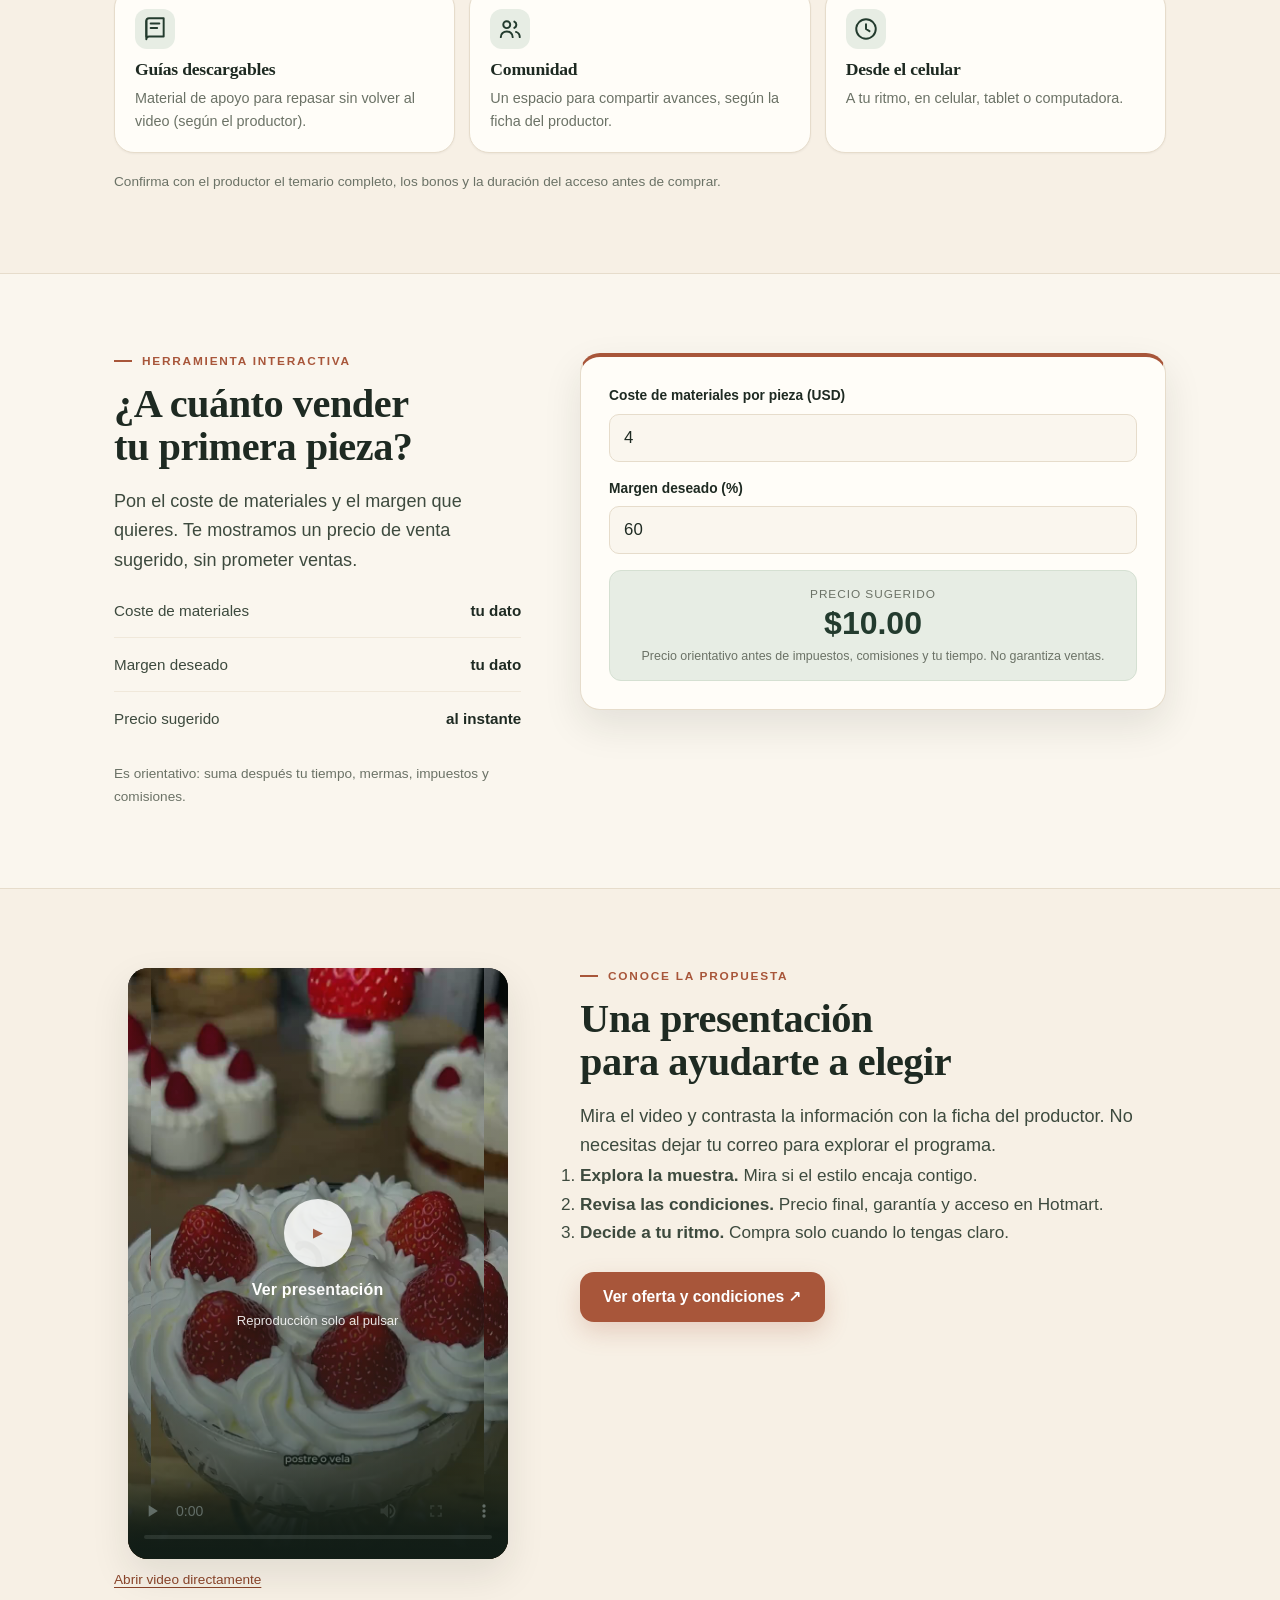
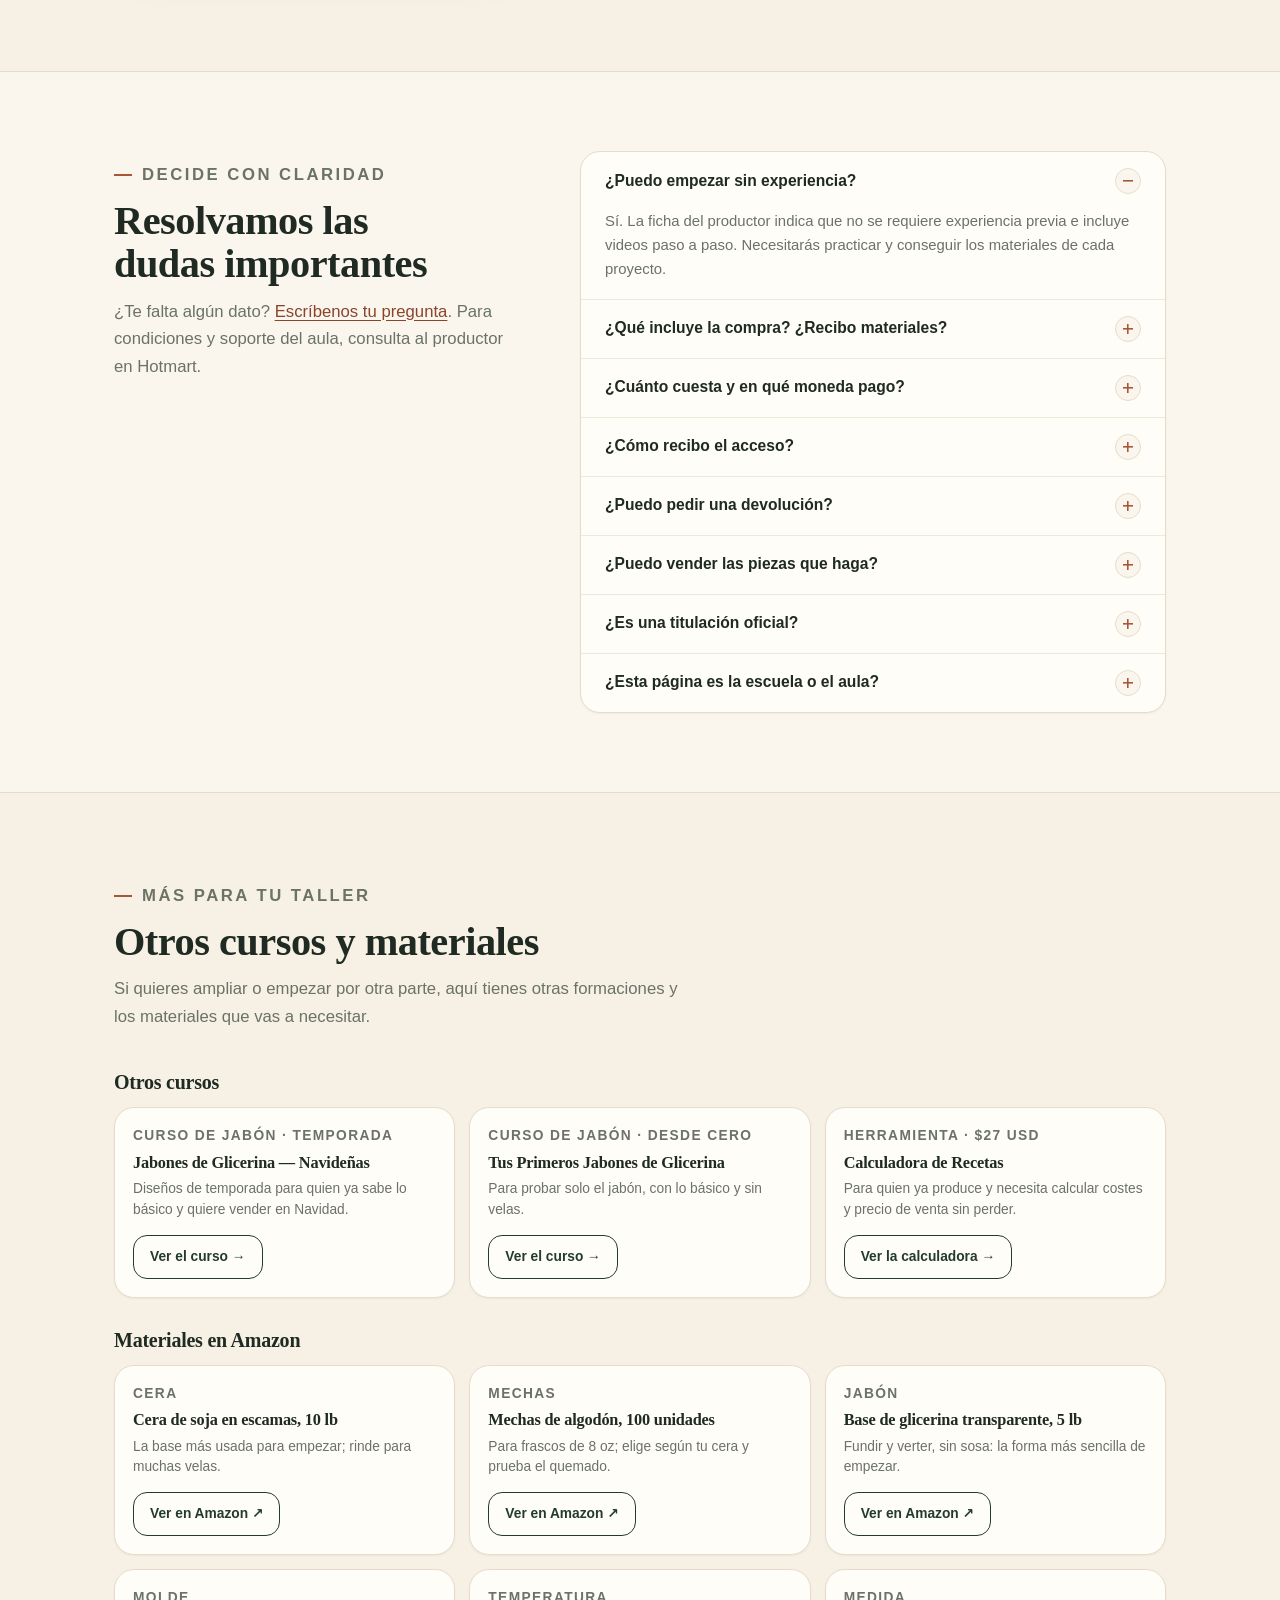
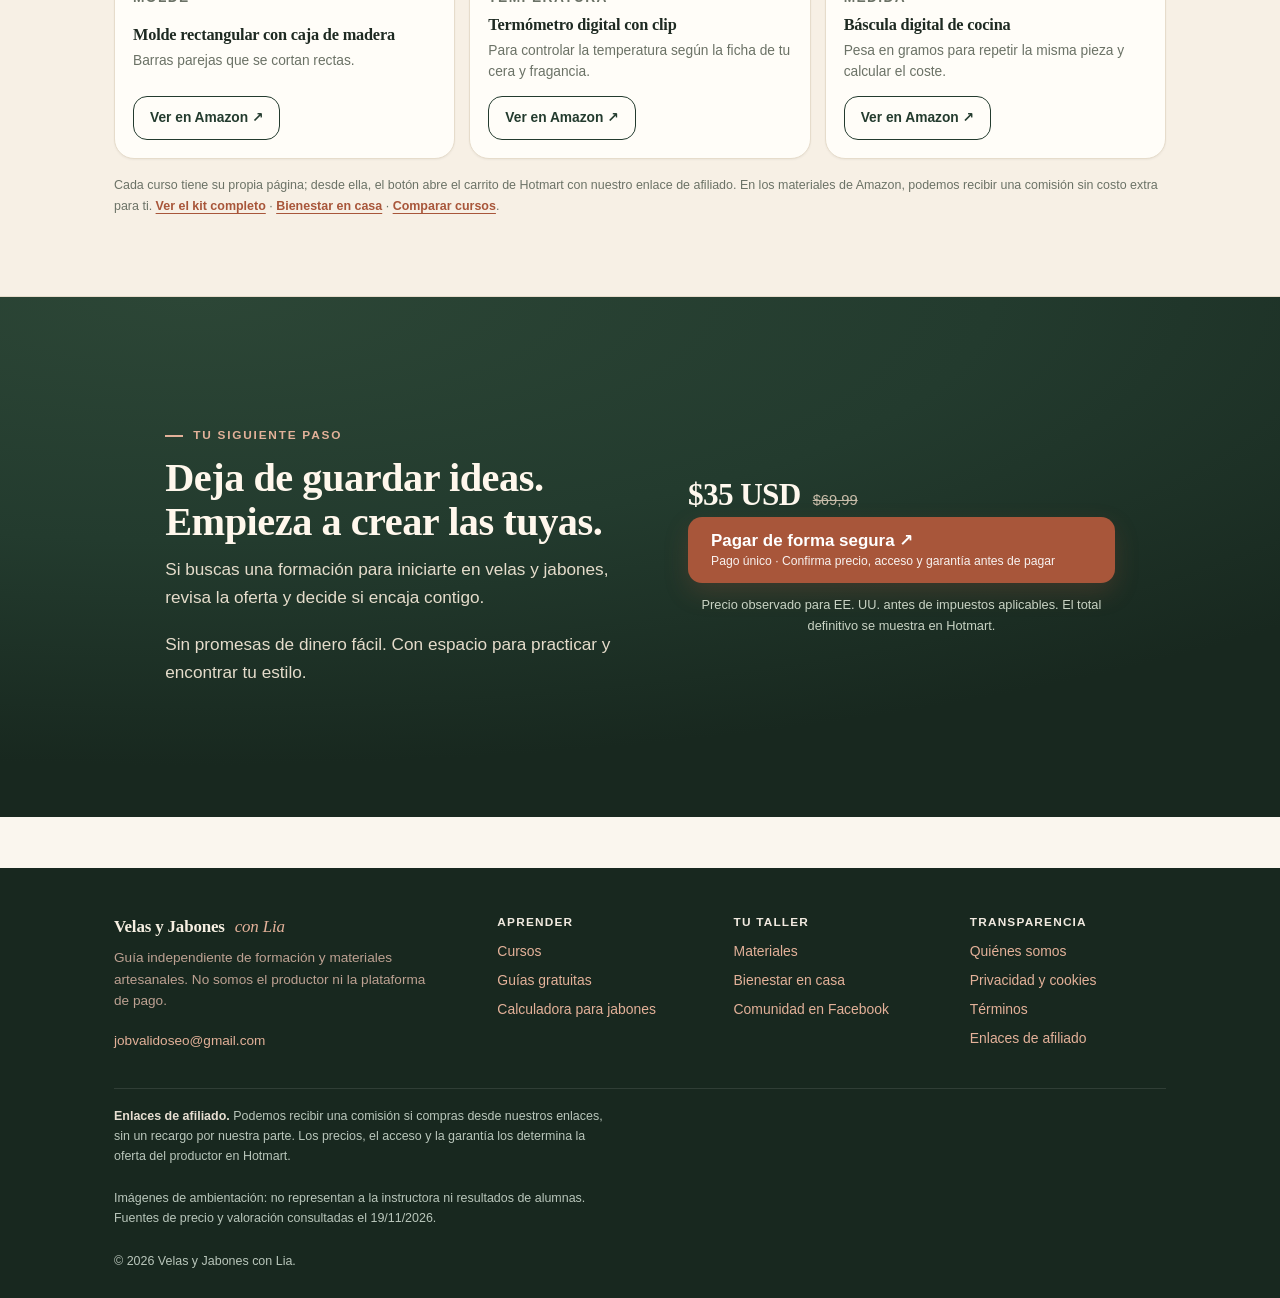
==== commit 2f5247c5: "Menú desplegable en móvil y acento de color por página" ====
--- a/index.html
+++ b/index.html
@@ -22,12 +22,12 @@
 <link rel="icon" href="data:image/svg+xml,%3Csvg xmlns='http://www.w3.org/2000/svg' viewBox='0 0 32 32'%3E%3Crect width='32' height='32' rx='8' fill='%23233B2E'/%3E%3Crect x='11' y='14' width='10' height='12' rx='2.5' fill='%23FAF6EE'/%3E%3Cpath d='M16 5c2 2.4 3 3.9 3 5.4a3 3 0 0 1-6 0C13 8.9 14 7.4 16 5Z' fill='%23A8563A'/%3E%3C/svg%3E">
 <link rel="stylesheet" href="assets/css/site.css?v=5">
 <link rel="stylesheet" href="assets/css/consent.css?v=5">
-<link rel="stylesheet" href="assets/css/editorial.css?v=7">
+<link rel="stylesheet" href="assets/css/editorial.css?v=8">
 <script type="application/ld+json">
 {"@context":"https://schema.org","@graph":[{"@type":"WebSite","@id":"https://avali2.github.io/#sitio","name":"Velas y Jabones con Lia","url":"https://avali2.github.io/","inLanguage":"es"},{"@type":"Course","name":"Velas y Jabones Artesanales OFERTA 3x1","description":"Curso online en español de velas, jabones y emprendimiento para principiantes.","provider":{"@type":"Organization","name":"Mapo Agency LLC"},"inLanguage":"es","url":"https://avali2.github.io/"}]}
 </script>
 </head>
-<body class="sales-page">
+<body class="page-curso sales-page">
 <a class="skip-link" href="#contenido">Saltar al contenido</a>
 
 <svg xmlns="http://www.w3.org/2000/svg" style="position:absolute;width:0;height:0;overflow:hidden" aria-hidden="true" focusable="false">
@@ -55,6 +55,7 @@
       <span class="brand-mark" aria-hidden="true"><svg viewBox="0 0 24 24" fill="none" stroke="currentColor" stroke-width="1.7" stroke-linecap="round" stroke-linejoin="round"><rect x="8" y="10" width="8" height="11" rx="2"/><path d="M12 3c1.4 1.7 2.2 2.9 2.2 4.2a2.2 2.2 0 0 1-4.4 0C9.8 5.9 10.6 4.7 12 3Z"/></svg></span>
       <span>Velas y Jabones <em>con Lia</em></span>
     </a>
+    <button type="button" class="menu-toggle" aria-expanded="false" aria-controls="mobile-menu">Menú <span class="caret">▾</span></button>
   </div>
   <nav class="topnav" id="nav" aria-label="Menú principal">
     <div class="wrap topnav-in">
@@ -67,6 +68,16 @@
       <a href="guias.html">Guías</a>
       <a href="index.html#faq">Dudas</a>
     </div>
+  </nav>
+  <nav class="mobile-menu" id="mobile-menu" aria-label="Menú móvil">
+    <a href="index.html">Curso 3x1</a>
+    <a href="curso-jabones-navidenas.html">Jabones Navideñas</a>
+    <a href="curso-primeros-jabones.html">Primeros jabones</a>
+    <a href="calculadora.html">Calculadora</a>
+    <a href="tienda.html">Todos los cursos</a>
+    <a href="kit.html">Materiales</a>
+    <a href="guias.html">Guías</a>
+    <a href="index.html#faq">Dudas</a>
   </nav>
 </header>
 
@@ -348,7 +359,7 @@
 <div class="support-panel" id="support-panel" role="dialog" aria-label="Contacto y ayuda"><button type="button" class="close" aria-label="Cerrar">×</button><h3>¿Te ayudamos a decidir?</h3><p>Resolvemos dudas sobre contenido, materiales y compra.</p><a href="mailto:jobvalidoseo@gmail.com?subject=Duda%20antes%20de%20comprar%20el%20curso"><svg class="ico" aria-hidden="true"><use href="#i-mail"/></svg> jobvalidoseo@gmail.com</a><a href="https://www.facebook.com/Liavelasjabones" target="_blank" rel="noopener"><svg class="ico" aria-hidden="true"><use href="#i-users"/></svg> Comunidad en Facebook</a></div>
 
 <script src="assets/js/consent.js?v=4" defer></script>
-<script src="assets/js/site.js?v=7" defer></script>
+<script src="assets/js/site.js?v=8" defer></script>
 <script src="assets/js/pro.js?v=4" defer></script>
 <script>
 (function () {
--- a/assets/css/editorial.css
+++ b/assets/css/editorial.css
@@ -21,7 +21,7 @@
   --line: #E6DCCB;
   --line-soft: #F0E8DA;
   --gold: #B08A4F;
-  --header-h: 100px;
+  --header-h: 104px;
   --radius: 20px;
   --radius-lg: 26px;
   --shadow-xs: 0 1px 2px rgb(30 42 34 / 5%);
@@ -68,7 +68,7 @@
 .nav a.is-active { background: var(--terracotta-soft); color: var(--terracotta); }
 
 @media (max-width: 900px) {
-  :root { --header-h: 100px; }
+  :root { --header-h: 66px; }
   .topbar-in { gap: 6px 10px; padding-block: 8px; }
   .brand { font-size: .95rem; }
   .nav {
@@ -595,3 +595,76 @@
 .topnav a:hover { background: var(--surface-2); color: var(--ink); }
 .topnav a[aria-current="page"] { background: var(--terracotta-soft); color: var(--terracotta); }
 @media (min-width: 901px) { .topnav-in { justify-content: center; } }
+
+/* ---- Menú desplegable solo en móvil ---------------------------------- */
+.menu-toggle {
+  display: none;
+  align-items: center;
+  gap: 6px;
+  padding: 9px 14px;
+  border-radius: 999px;
+  border: 1px solid var(--line);
+  background: var(--surface);
+  color: var(--ink);
+  font-family: inherit;
+  font-size: .85rem;
+  font-weight: 700;
+  cursor: pointer;
+}
+.menu-toggle .caret { font-size: .6rem; opacity: .6; }
+.mobile-menu {
+  display: none;
+  position: absolute;
+  inset-block-start: 100%;
+  inset-inline: 0;
+  z-index: 95;
+  background: var(--surface);
+  border-block-end: 1px solid var(--line);
+  box-shadow: 0 20px 40px rgb(30 42 34 / 16%);
+  padding: 10px var(--gutter) calc(14px + env(safe-area-inset-bottom, 0px));
+  max-block-size: 70dvh;
+  overflow-y: auto;
+}
+.mobile-menu.is-open { display: grid; }
+.mobile-menu a {
+  display: block;
+  padding: 14px 4px;
+  border-block-end: 1px solid var(--line-soft);
+  color: var(--ink);
+  font-size: 1rem;
+  font-weight: 650;
+  text-decoration: none;
+}
+.mobile-menu a:last-child { border-block-end: 0; }
+.mobile-menu a[aria-current="page"] { color: var(--page-accent); }
+@media (max-width: 900px) {
+  .topnav { display: none; }
+  .menu-toggle { display: inline-flex; }
+  /* Sin JavaScript, el menú completo sigue visible como respaldo. */
+  html:not(.js) .topnav { display: block; }
+  html:not(.js) .menu-toggle { display: none; }
+}
+@media (min-width: 901px) {
+  .menu-toggle { display: none; }
+  .mobile-menu { display: none !important; }
+}
+
+/* ---- Toque de diferenciación por página ------------------------------ */
+:root { --page-accent: var(--terracotta); }
+.page-curso { --page-accent: #A8563A; }
+.page-navidenas { --page-accent: #8C3B4A; }
+.page-primeros { --page-accent: #5E7A4A; }
+.page-calculadora { --page-accent: #3E6B7A; }
+.page-tienda { --page-accent: #7A5A2E; }
+.page-kit { --page-accent: #6B5E4A; }
+.page-bienestar { --page-accent: #7A4E6B; }
+.page-guias { --page-accent: #4E6B56; }
+.page-guia { --page-accent: #6B6252; }
+.page-sobre { --page-accent: #5A5E6B; }
+.page-legal { --page-accent: #6B6252; }
+.page-video { --page-accent: #7A4E3A; }
+.page-404 { --page-accent: #6B6252; }
+.topbar { border-block-start: 3px solid var(--page-accent); }
+.eyebrow { color: var(--page-accent); }
+.eyebrow::before { background: var(--page-accent); }
+.topnav a[aria-current="page"] { background: var(--surface-2); color: var(--page-accent); }
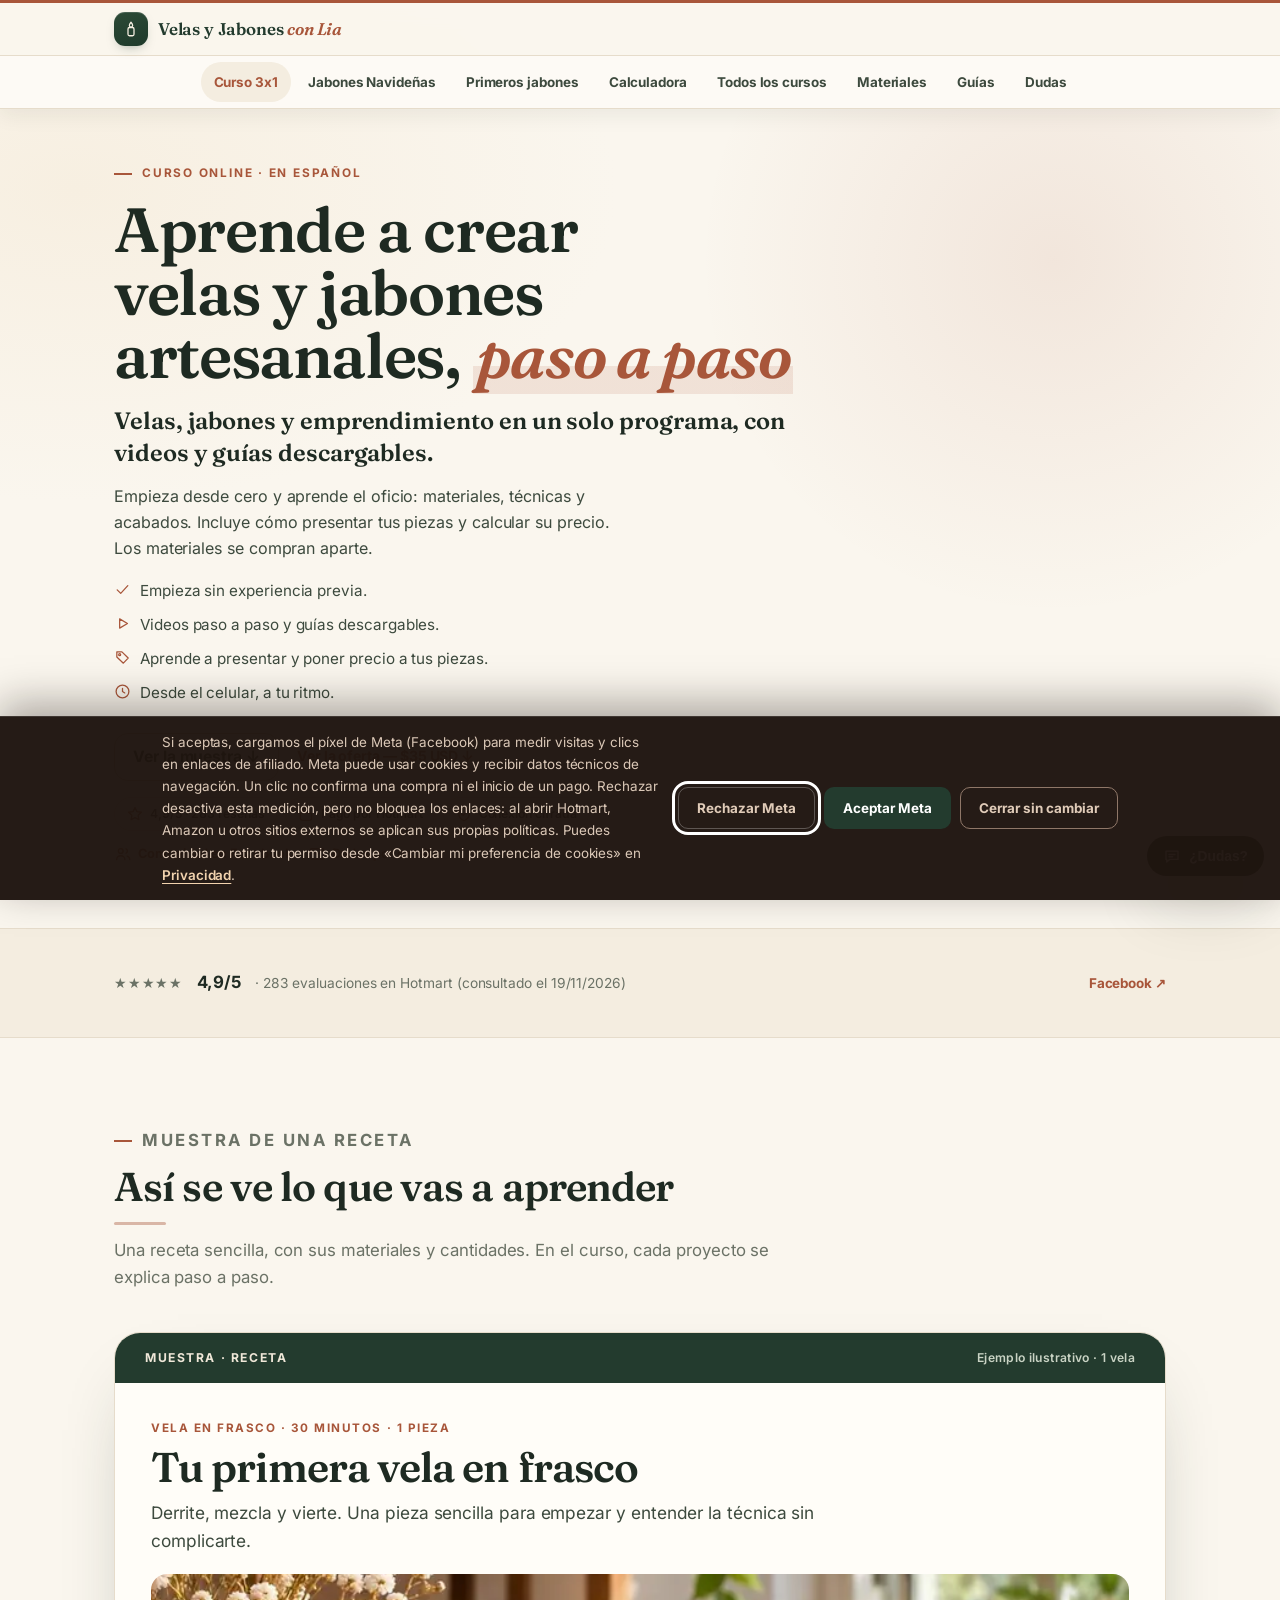
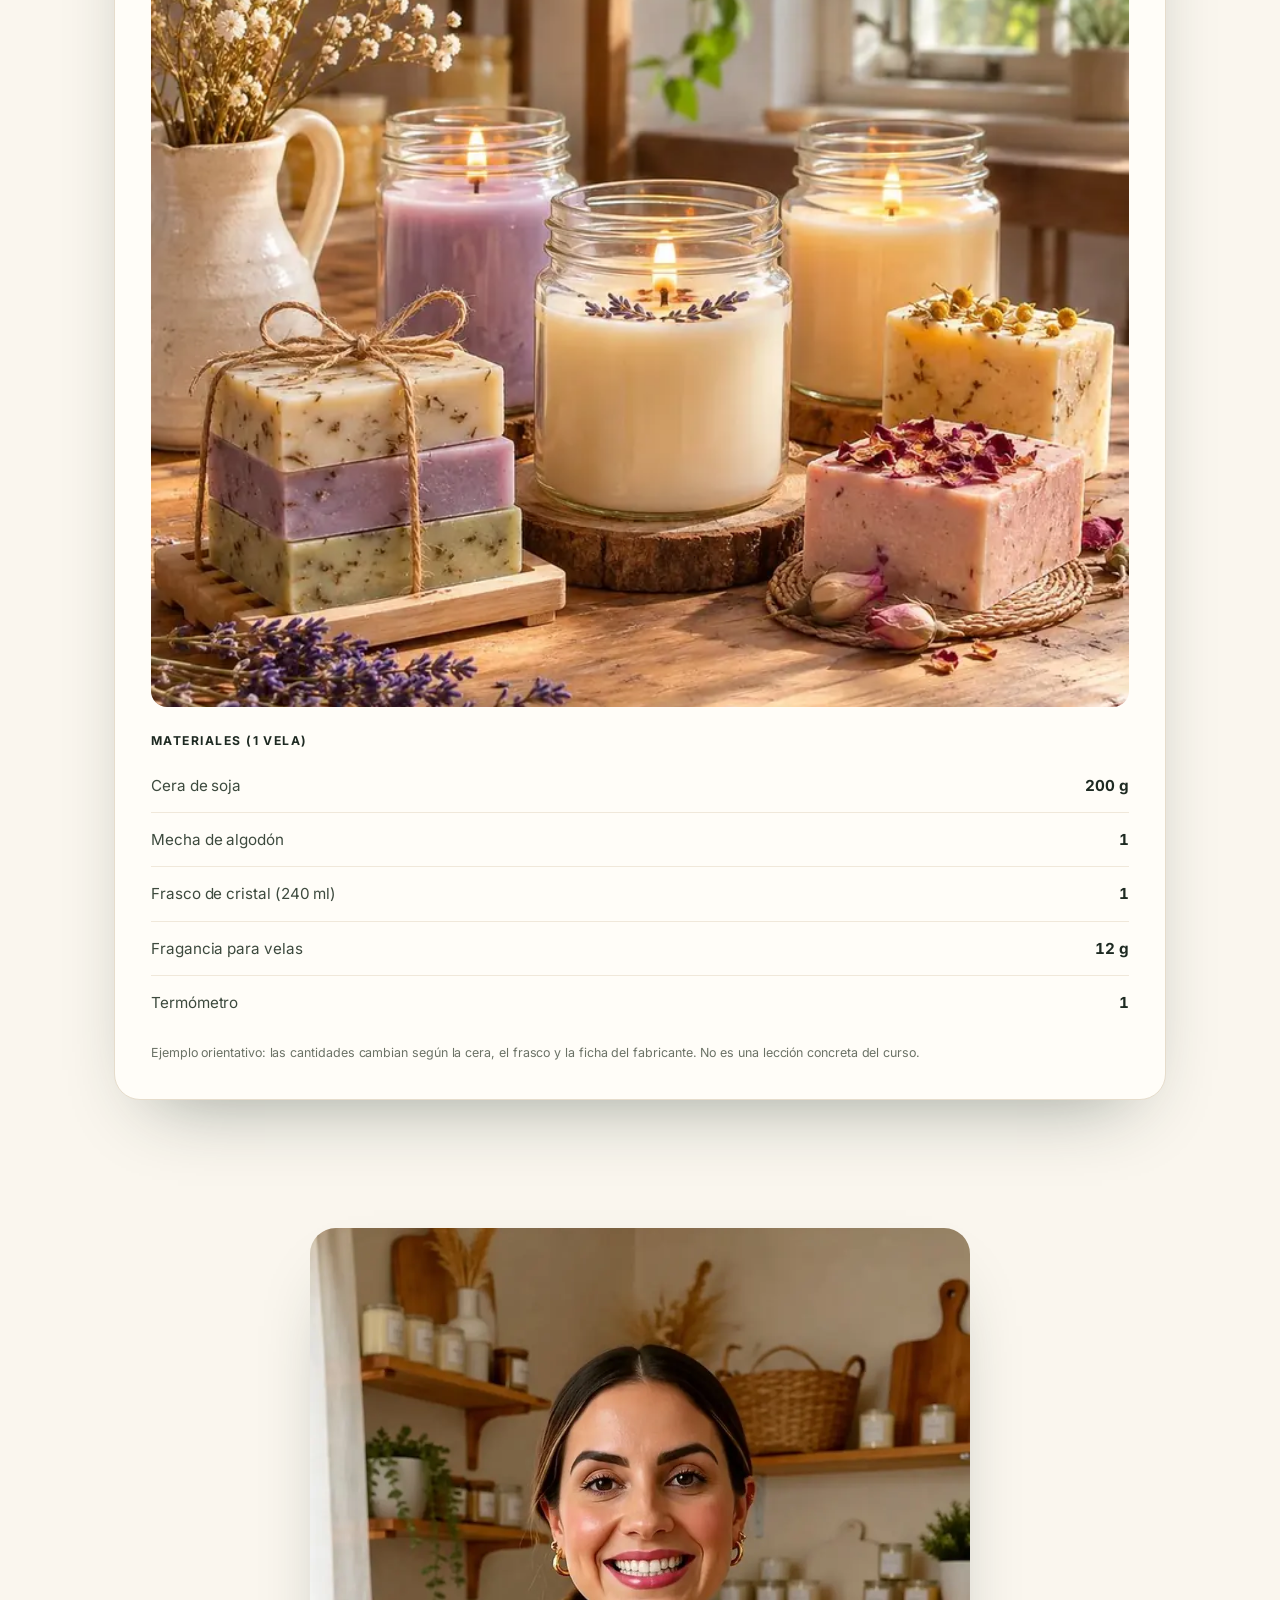
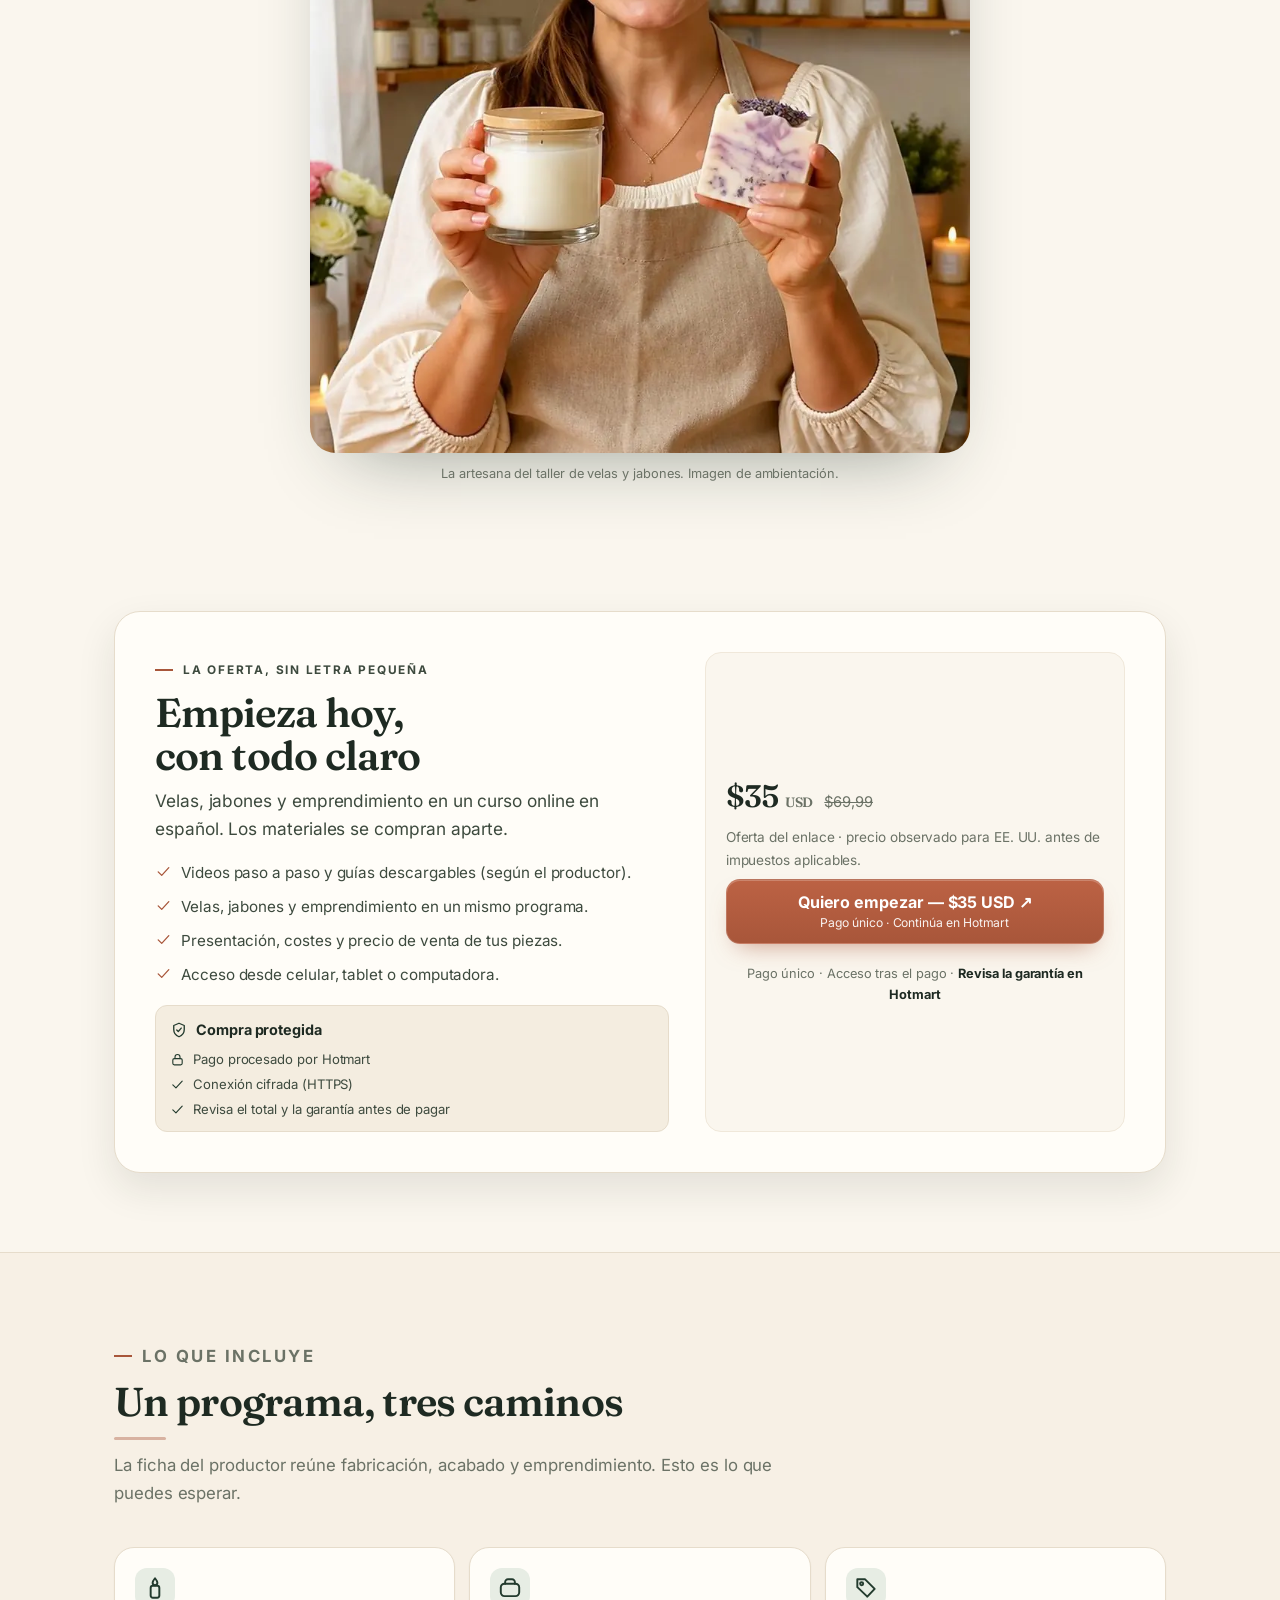
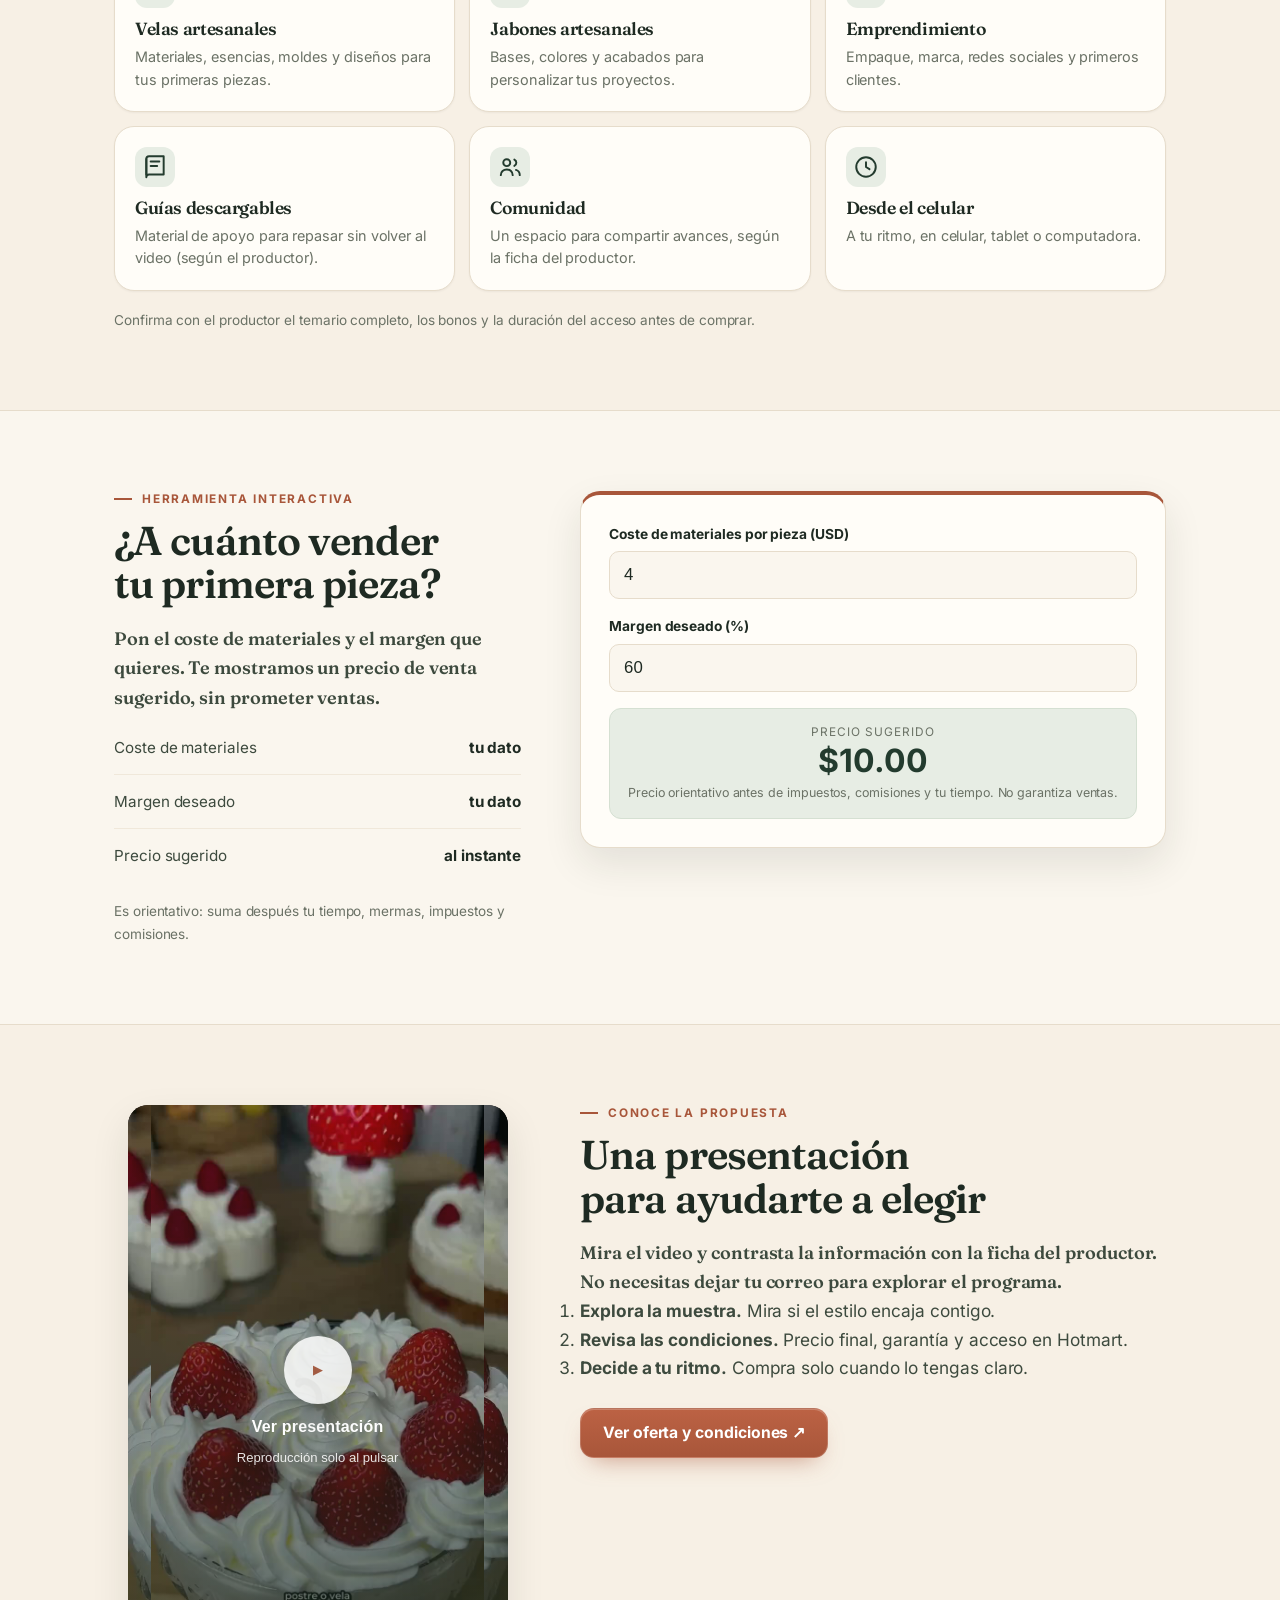
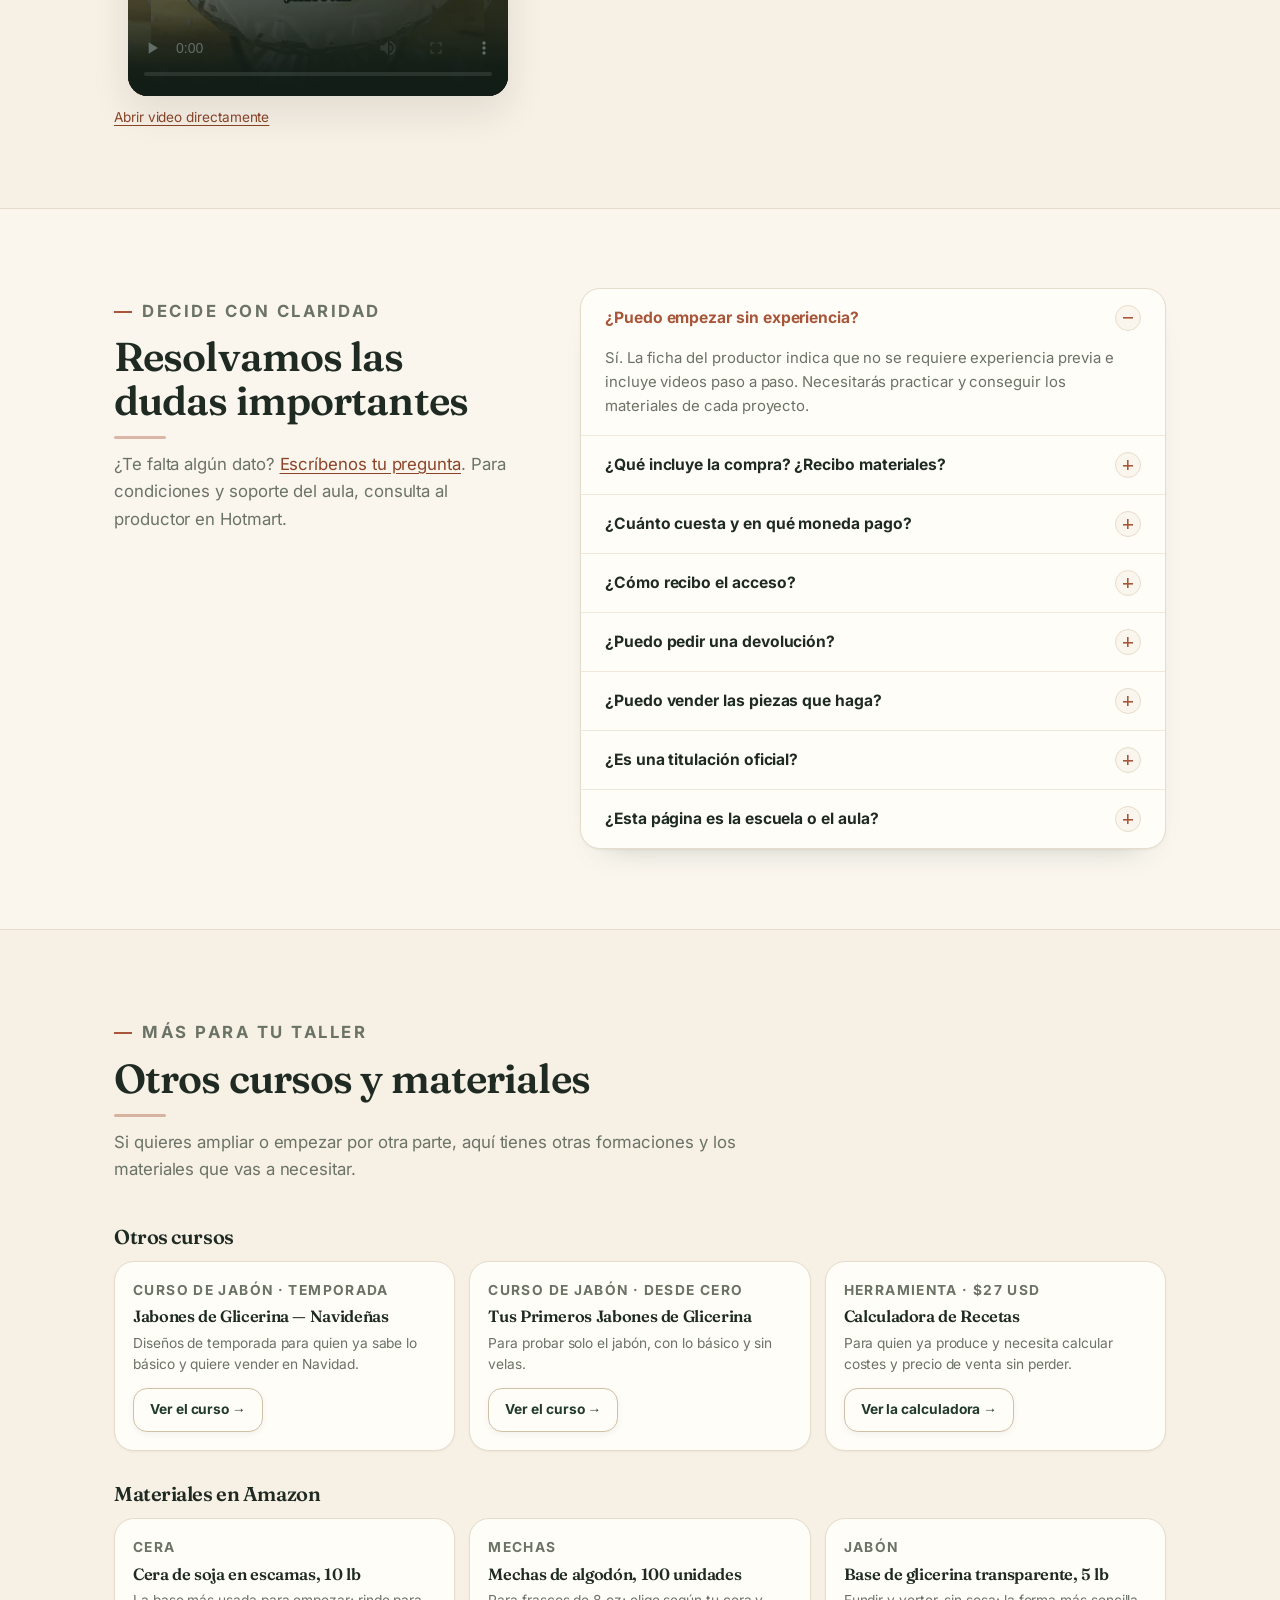
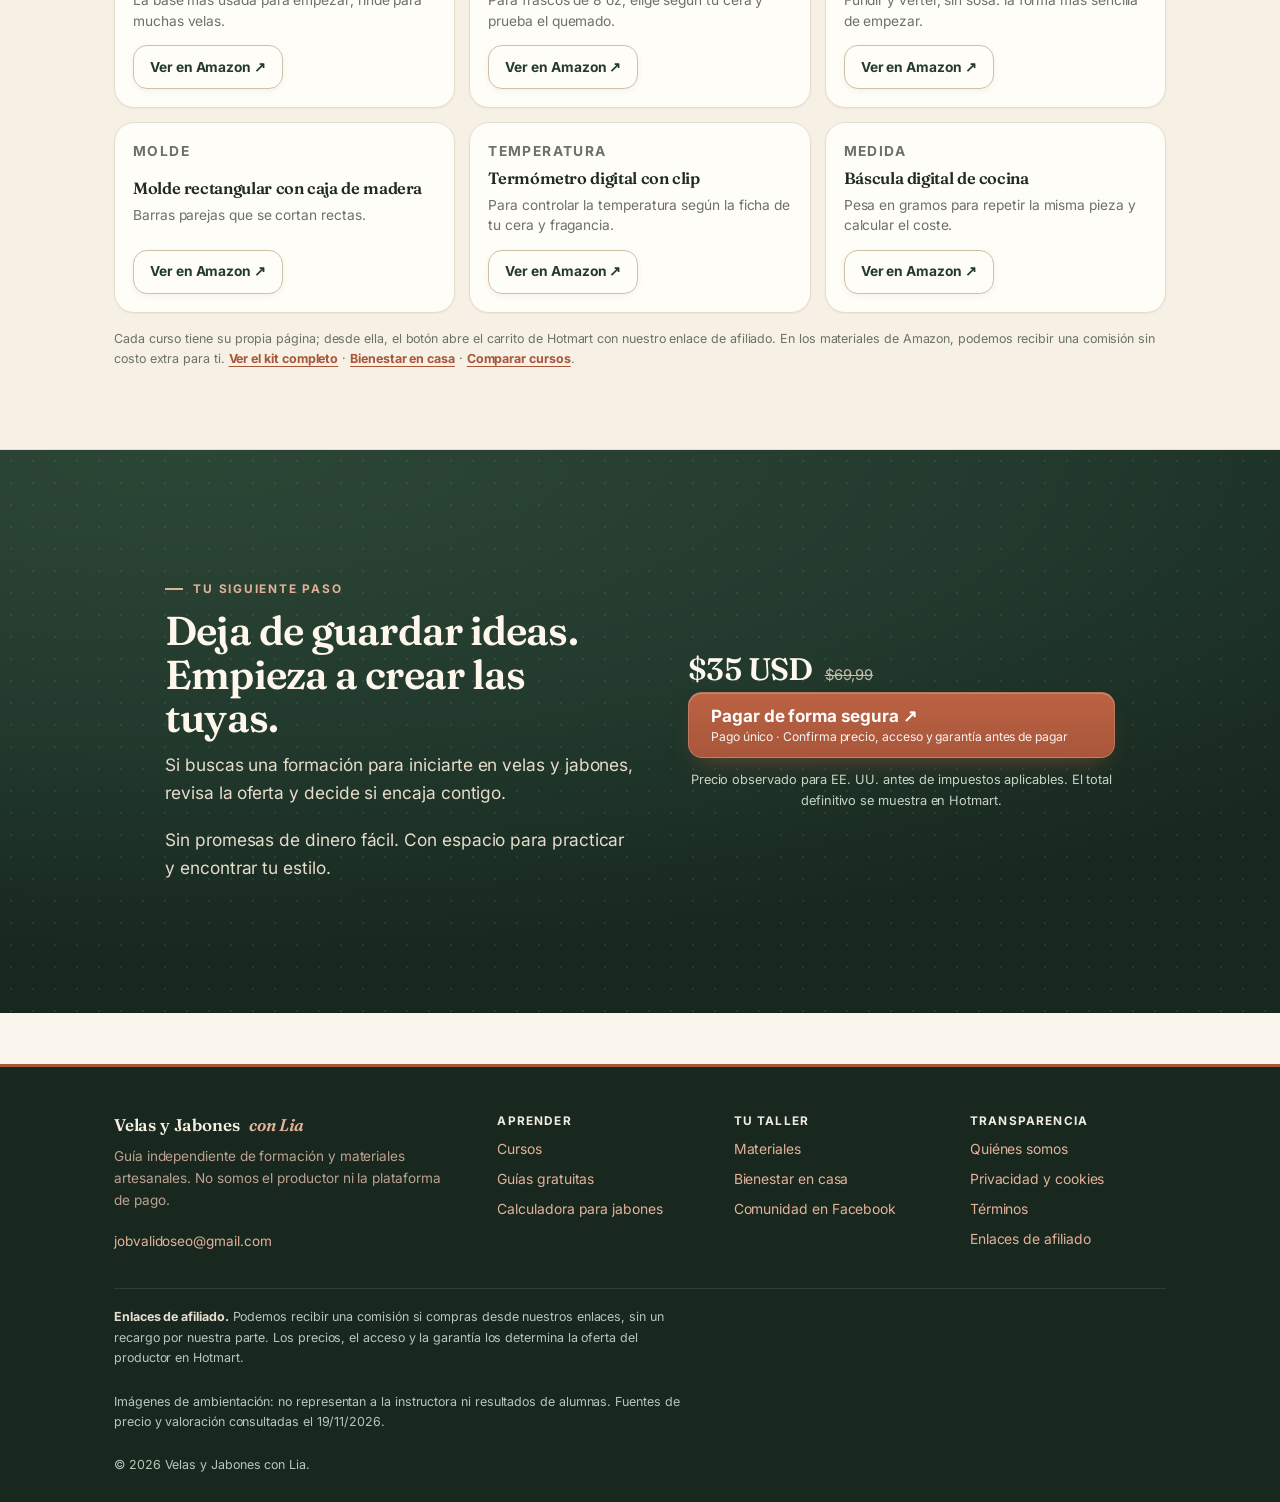
==== commit 21267fd9: "Pulido visual: fuentes locales Fraunces/Inter, bordes, tarjetas, botones, texturas y acentos" ====
--- a/index.html
+++ b/index.html
@@ -22,7 +22,8 @@
 <link rel="icon" href="data:image/svg+xml,%3Csvg xmlns='http://www.w3.org/2000/svg' viewBox='0 0 32 32'%3E%3Crect width='32' height='32' rx='8' fill='%23233B2E'/%3E%3Crect x='11' y='14' width='10' height='12' rx='2.5' fill='%23FAF6EE'/%3E%3Cpath d='M16 5c2 2.4 3 3.9 3 5.4a3 3 0 0 1-6 0C13 8.9 14 7.4 16 5Z' fill='%23A8563A'/%3E%3C/svg%3E">
 <link rel="stylesheet" href="assets/css/site.css?v=5">
 <link rel="stylesheet" href="assets/css/consent.css?v=5">
-<link rel="stylesheet" href="assets/css/editorial.css?v=8">
+<link rel="stylesheet" href="assets/fonts/fonts.css?v=1">
+<link rel="stylesheet" href="assets/css/editorial.css?v=9">
 <script type="application/ld+json">
 {"@context":"https://schema.org","@graph":[{"@type":"WebSite","@id":"https://avali2.github.io/#sitio","name":"Velas y Jabones con Lia","url":"https://avali2.github.io/","inLanguage":"es"},{"@type":"Course","name":"Velas y Jabones Artesanales OFERTA 3x1","description":"Curso online en español de velas, jabones y emprendimiento para principiantes.","provider":{"@type":"Organization","name":"Mapo Agency LLC"},"inLanguage":"es","url":"https://avali2.github.io/"}]}
 </script>
--- a/assets/fonts/fonts.css
+++ b/assets/fonts/fonts.css
@@ -0,0 +1,27 @@
+@font-face{font-family:'Fraunces';font-style:italic;font-weight:600;font-display:swap;src:url('../fonts/fraunces-italic-600-0.woff2') format('woff2');unicode-range:U+0102-0103, U+0110-0111, U+0128-0129, U+0168-0169, U+01A0-01A1, U+01AF-01B0, U+0300-0301, U+0303-0304, U+0308-0309, U+0323, U+0329, U+1EA0-1EF9, U+20AB;}
+@font-face{font-family:'Fraunces';font-style:italic;font-weight:600;font-display:swap;src:url('../fonts/fraunces-italic-600-1.woff2') format('woff2');unicode-range:U+0100-02BA, U+02BD-02C5, U+02C7-02CC, U+02CE-02D7, U+02DD-02FF, U+0304, U+0308, U+0329, U+1D00-1DBF, U+1E00-1E9F, U+1EF2-1EFF, U+2020, U+20A0-20AB, U+20AD-20C4, U+2113, U+2C60-2C7F, U+A720-A7FF;}
+@font-face{font-family:'Fraunces';font-style:italic;font-weight:600;font-display:swap;src:url('../fonts/fraunces-italic-600-2.woff2') format('woff2');unicode-range:U+0000-00FF, U+0131, U+0152-0153, U+02BB-02BC, U+02C6, U+02DA, U+02DC, U+0304, U+0308, U+0329, U+2000-206F, U+20AC, U+2122, U+2191, U+2193, U+2212, U+2215, U+FEFF, U+FFFD;}
+@font-face{font-family:'Fraunces';font-style:normal;font-weight:600;font-display:swap;src:url('../fonts/fraunces-normal-600-3.woff2') format('woff2');unicode-range:U+0102-0103, U+0110-0111, U+0128-0129, U+0168-0169, U+01A0-01A1, U+01AF-01B0, U+0300-0301, U+0303-0304, U+0308-0309, U+0323, U+0329, U+1EA0-1EF9, U+20AB;}
+@font-face{font-family:'Fraunces';font-style:normal;font-weight:600;font-display:swap;src:url('../fonts/fraunces-normal-600-4.woff2') format('woff2');unicode-range:U+0100-02BA, U+02BD-02C5, U+02C7-02CC, U+02CE-02D7, U+02DD-02FF, U+0304, U+0308, U+0329, U+1D00-1DBF, U+1E00-1E9F, U+1EF2-1EFF, U+2020, U+20A0-20AB, U+20AD-20C4, U+2113, U+2C60-2C7F, U+A720-A7FF;}
+@font-face{font-family:'Fraunces';font-style:normal;font-weight:600;font-display:swap;src:url('../fonts/fraunces-normal-600-5.woff2') format('woff2');unicode-range:U+0000-00FF, U+0131, U+0152-0153, U+02BB-02BC, U+02C6, U+02DA, U+02DC, U+0304, U+0308, U+0329, U+2000-206F, U+20AC, U+2122, U+2191, U+2193, U+2212, U+2215, U+FEFF, U+FFFD;}
+@font-face{font-family:'Inter';font-style:normal;font-weight:400;font-display:swap;src:url('../fonts/inter-normal-400-6.woff2') format('woff2');unicode-range:U+0460-052F, U+1C80-1C8A, U+20B4, U+2DE0-2DFF, U+A640-A69F, U+FE2E-FE2F;}
+@font-face{font-family:'Inter';font-style:normal;font-weight:400;font-display:swap;src:url('../fonts/inter-normal-400-7.woff2') format('woff2');unicode-range:U+0301, U+0400-045F, U+0490-0491, U+04B0-04B1, U+2116;}
+@font-face{font-family:'Inter';font-style:normal;font-weight:400;font-display:swap;src:url('../fonts/inter-normal-400-8.woff2') format('woff2');unicode-range:U+1F00-1FFF;}
+@font-face{font-family:'Inter';font-style:normal;font-weight:400;font-display:swap;src:url('../fonts/inter-normal-400-9.woff2') format('woff2');unicode-range:U+0370-0377, U+037A-037F, U+0384-038A, U+038C, U+038E-03A1, U+03A3-03FF;}
+@font-face{font-family:'Inter';font-style:normal;font-weight:400;font-display:swap;src:url('../fonts/inter-normal-400-10.woff2') format('woff2');unicode-range:U+0102-0103, U+0110-0111, U+0128-0129, U+0168-0169, U+01A0-01A1, U+01AF-01B0, U+0300-0301, U+0303-0304, U+0308-0309, U+0323, U+0329, U+1EA0-1EF9, U+20AB;}
+@font-face{font-family:'Inter';font-style:normal;font-weight:400;font-display:swap;src:url('../fonts/inter-normal-400-11.woff2') format('woff2');unicode-range:U+0100-02BA, U+02BD-02C5, U+02C7-02CC, U+02CE-02D7, U+02DD-02FF, U+0304, U+0308, U+0329, U+1D00-1DBF, U+1E00-1E9F, U+1EF2-1EFF, U+2020, U+20A0-20AB, U+20AD-20C4, U+2113, U+2C60-2C7F, U+A720-A7FF;}
+@font-face{font-family:'Inter';font-style:normal;font-weight:400;font-display:swap;src:url('../fonts/inter-normal-400-12.woff2') format('woff2');unicode-range:U+0000-00FF, U+0131, U+0152-0153, U+02BB-02BC, U+02C6, U+02DA, U+02DC, U+0304, U+0308, U+0329, U+2000-206F, U+20AC, U+2122, U+2191, U+2193, U+2212, U+2215, U+FEFF, U+FFFD;}
+@font-face{font-family:'Inter';font-style:normal;font-weight:600;font-display:swap;src:url('../fonts/inter-normal-600-13.woff2') format('woff2');unicode-range:U+0460-052F, U+1C80-1C8A, U+20B4, U+2DE0-2DFF, U+A640-A69F, U+FE2E-FE2F;}
+@font-face{font-family:'Inter';font-style:normal;font-weight:600;font-display:swap;src:url('../fonts/inter-normal-600-14.woff2') format('woff2');unicode-range:U+0301, U+0400-045F, U+0490-0491, U+04B0-04B1, U+2116;}
+@font-face{font-family:'Inter';font-style:normal;font-weight:600;font-display:swap;src:url('../fonts/inter-normal-600-15.woff2') format('woff2');unicode-range:U+1F00-1FFF;}
+@font-face{font-family:'Inter';font-style:normal;font-weight:600;font-display:swap;src:url('../fonts/inter-normal-600-16.woff2') format('woff2');unicode-range:U+0370-0377, U+037A-037F, U+0384-038A, U+038C, U+038E-03A1, U+03A3-03FF;}
+@font-face{font-family:'Inter';font-style:normal;font-weight:600;font-display:swap;src:url('../fonts/inter-normal-600-17.woff2') format('woff2');unicode-range:U+0102-0103, U+0110-0111, U+0128-0129, U+0168-0169, U+01A0-01A1, U+01AF-01B0, U+0300-0301, U+0303-0304, U+0308-0309, U+0323, U+0329, U+1EA0-1EF9, U+20AB;}
+@font-face{font-family:'Inter';font-style:normal;font-weight:600;font-display:swap;src:url('../fonts/inter-normal-600-18.woff2') format('woff2');unicode-range:U+0100-02BA, U+02BD-02C5, U+02C7-02CC, U+02CE-02D7, U+02DD-02FF, U+0304, U+0308, U+0329, U+1D00-1DBF, U+1E00-1E9F, U+1EF2-1EFF, U+2020, U+20A0-20AB, U+20AD-20C4, U+2113, U+2C60-2C7F, U+A720-A7FF;}
+@font-face{font-family:'Inter';font-style:normal;font-weight:600;font-display:swap;src:url('../fonts/inter-normal-600-19.woff2') format('woff2');unicode-range:U+0000-00FF, U+0131, U+0152-0153, U+02BB-02BC, U+02C6, U+02DA, U+02DC, U+0304, U+0308, U+0329, U+2000-206F, U+20AC, U+2122, U+2191, U+2193, U+2212, U+2215, U+FEFF, U+FFFD;}
+@font-face{font-family:'Inter';font-style:normal;font-weight:700;font-display:swap;src:url('../fonts/inter-normal-700-20.woff2') format('woff2');unicode-range:U+0460-052F, U+1C80-1C8A, U+20B4, U+2DE0-2DFF, U+A640-A69F, U+FE2E-FE2F;}
+@font-face{font-family:'Inter';font-style:normal;font-weight:700;font-display:swap;src:url('../fonts/inter-normal-700-21.woff2') format('woff2');unicode-range:U+0301, U+0400-045F, U+0490-0491, U+04B0-04B1, U+2116;}
+@font-face{font-family:'Inter';font-style:normal;font-weight:700;font-display:swap;src:url('../fonts/inter-normal-700-22.woff2') format('woff2');unicode-range:U+1F00-1FFF;}
+@font-face{font-family:'Inter';font-style:normal;font-weight:700;font-display:swap;src:url('../fonts/inter-normal-700-23.woff2') format('woff2');unicode-range:U+0370-0377, U+037A-037F, U+0384-038A, U+038C, U+038E-03A1, U+03A3-03FF;}
+@font-face{font-family:'Inter';font-style:normal;font-weight:700;font-display:swap;src:url('../fonts/inter-normal-700-24.woff2') format('woff2');unicode-range:U+0102-0103, U+0110-0111, U+0128-0129, U+0168-0169, U+01A0-01A1, U+01AF-01B0, U+0300-0301, U+0303-0304, U+0308-0309, U+0323, U+0329, U+1EA0-1EF9, U+20AB;}
+@font-face{font-family:'Inter';font-style:normal;font-weight:700;font-display:swap;src:url('../fonts/inter-normal-700-25.woff2') format('woff2');unicode-range:U+0100-02BA, U+02BD-02C5, U+02C7-02CC, U+02CE-02D7, U+02DD-02FF, U+0304, U+0308, U+0329, U+1D00-1DBF, U+1E00-1E9F, U+1EF2-1EFF, U+2020, U+20A0-20AB, U+20AD-20C4, U+2113, U+2C60-2C7F, U+A720-A7FF;}
+@font-face{font-family:'Inter';font-style:normal;font-weight:700;font-display:swap;src:url('../fonts/inter-normal-700-26.woff2') format('woff2');unicode-range:U+0000-00FF, U+0131, U+0152-0153, U+02BB-02BC, U+02C6, U+02DA, U+02DC, U+0304, U+0308, U+0329, U+2000-206F, U+20AC, U+2122, U+2191, U+2193, U+2212, U+2215, U+FEFF, U+FFFD;}
--- a/assets/css/editorial.css
+++ b/assets/css/editorial.css
@@ -668,3 +668,121 @@
 .eyebrow { color: var(--page-accent); }
 .eyebrow::before { background: var(--page-accent); }
 .topnav a[aria-current="page"] { background: var(--surface-2); color: var(--page-accent); }
+
+/* =====================================================================
+   Pulido visual: tipografía, tarjetas, botones, bordes e iconos
+   ===================================================================== */
+
+/* Fuentes propias alojadas en assets/fonts (sin peticiones a terceros) */
+:root {
+  --serif: "Fraunces", "Iowan Old Style", "Palatino Linotype", Palatino, Georgia, "Times New Roman", serif;
+  --sans: "Inter", -apple-system, BlinkMacSystemFont, "Segoe UI", Roboto, "Helvetica Neue", Arial, sans-serif;
+}
+
+body {
+  font-family: var(--sans);
+  letter-spacing: -.004em;
+  background:
+    radial-gradient(1100px 560px at 82% -10%, #FFF5E4 0%, rgba(255, 245, 228, 0) 62%),
+    radial-gradient(900px 520px at 6% 2%, #F7EFE1 0%, rgba(247, 239, 225, 0) 60%),
+    var(--paper);
+}
+h1, h2, h3, h4 { font-family: var(--serif); font-optical-sizing: auto; letter-spacing: -.022em; }
+h1 { line-height: 1.01; }
+h2 { line-height: 1.07; }
+h1 em, h2 em {
+  font-style: italic;
+  font-weight: 600;
+  color: var(--terracotta);
+  background: linear-gradient(180deg, transparent 64%, rgb(176 86 58 / 13%) 64%);
+  padding-inline: .04em;
+}
+.hero-sub, .lead { font-family: var(--serif); font-weight: 600; }
+p, li { line-height: 1.65; }
+a { text-underline-offset: 3px; }
+
+/* Regla corta bajo los titulares de sección */
+.section-head h2::after {
+  content: "";
+  display: block;
+  inline-size: 52px;
+  block-size: 3px;
+  border-radius: 3px;
+  margin-top: 14px;
+  background: var(--page-accent, var(--terracotta));
+  opacity: .4;
+}
+.section-head--center h2::after { margin-inline: auto; }
+
+/* Tarjetas con bordes y elevación suave */
+.prod, .module, .fact, .notice, .honest article, .bonus, .faq, .table-wrap {
+  border-radius: var(--radius);
+  border: 1px solid var(--line);
+  background: var(--surface);
+  box-shadow: 0 1px 2px rgb(31 51 39 / 5%), 0 16px 32px -26px rgb(31 51 39 / 40%);
+}
+.prod, .module, .bonus { transition: transform .25s ease, box-shadow .25s ease, border-color .25s ease; }
+.prod:hover, .module:hover, .bonus:hover {
+  transform: translateY(-3px);
+  border-color: #E2D3BB;
+  box-shadow: 0 22px 44px -26px rgb(31 51 39 / 48%);
+}
+.prod-ico, .bonus-ico { background: var(--green-soft); color: var(--green); border-radius: 13px; }
+.fact { border-inline-start: 3px solid var(--page-accent, var(--terracotta)); }
+.fact-ico { color: var(--page-accent, var(--terracotta)); }
+.notice { background: #FBF3E6; border-color: #EADCC4; color: #6B4E2E; }
+.notice svg { color: #B07A3F; }
+.chips li { background: var(--green-soft); border-color: #D9E4D3; color: var(--green); border-radius: 999px; }
+
+/* Botones */
+.cta {
+  background: linear-gradient(180deg, #BC6244 0%, #A8563A 100%);
+  border: 1px solid rgb(255 255 255 / 18%);
+  border-radius: 14px;
+  box-shadow: 0 12px 24px -12px rgb(168 86 58 / 60%), inset 0 1px 0 rgb(255 255 255 / 22%);
+}
+.cta:hover { background: linear-gradient(180deg, #C96B4B 0%, #B0563A 100%); }
+.cta--ghost {
+  background: var(--surface);
+  border: 1.5px solid #CFC0A8;
+  color: var(--green);
+  box-shadow: 0 2px 6px rgb(31 51 39 / 6%);
+}
+.cta--ghost:hover { background: var(--green-soft); border-color: var(--green); }
+.nav .nav-cta { background: linear-gradient(180deg, #BC6244, #A8563A); }
+
+/* Cabecera: marca y menú */
+.brand-mark {
+  background: linear-gradient(160deg, #2C4A36, #1E3A2B);
+  box-shadow: inset 0 1px 0 rgb(255 255 255 / 14%), 0 5px 12px -6px rgb(30 58 43 / 50%);
+}
+.topnav a { transition: background .2s ease, color .2s ease, transform .2s ease; }
+.topnav a:hover { transform: translateY(-1px); }
+.menu-toggle { background: var(--surface); box-shadow: 0 2px 6px rgb(31 51 39 / 6%); }
+
+/* Tablas */
+table.compare th {
+  background: var(--surface-2);
+  color: var(--ink);
+  font-size: .77rem;
+  letter-spacing: .05em;
+  text-transform: uppercase;
+}
+table.compare tbody tr:hover { background: #FBF6EC; }
+
+/* FAQ */
+.faq details[open] summary { color: var(--terracotta); }
+
+/* Pie y cierres con textura */
+.footer { border-block-start: 3px solid var(--page-accent, var(--terracotta)); }
+.band--dark {
+  background:
+    radial-gradient(rgb(255 255 255 / 7%) 1px, transparent 1px) 0 0 / 22px 22px,
+    radial-gradient(120% 90% at 15% 0%, #2C4636 0%, #233B2E 52%, #18281F 100%);
+}
+
+/* Imágenes y barra de compra */
+.figure-media, .sample-card, .photo-big picture {
+  box-shadow: 0 34px 74px -38px rgb(31 51 39 / 48%);
+}
+.sticky-buy { background: linear-gradient(180deg, #25432F, #1E3A2B); }
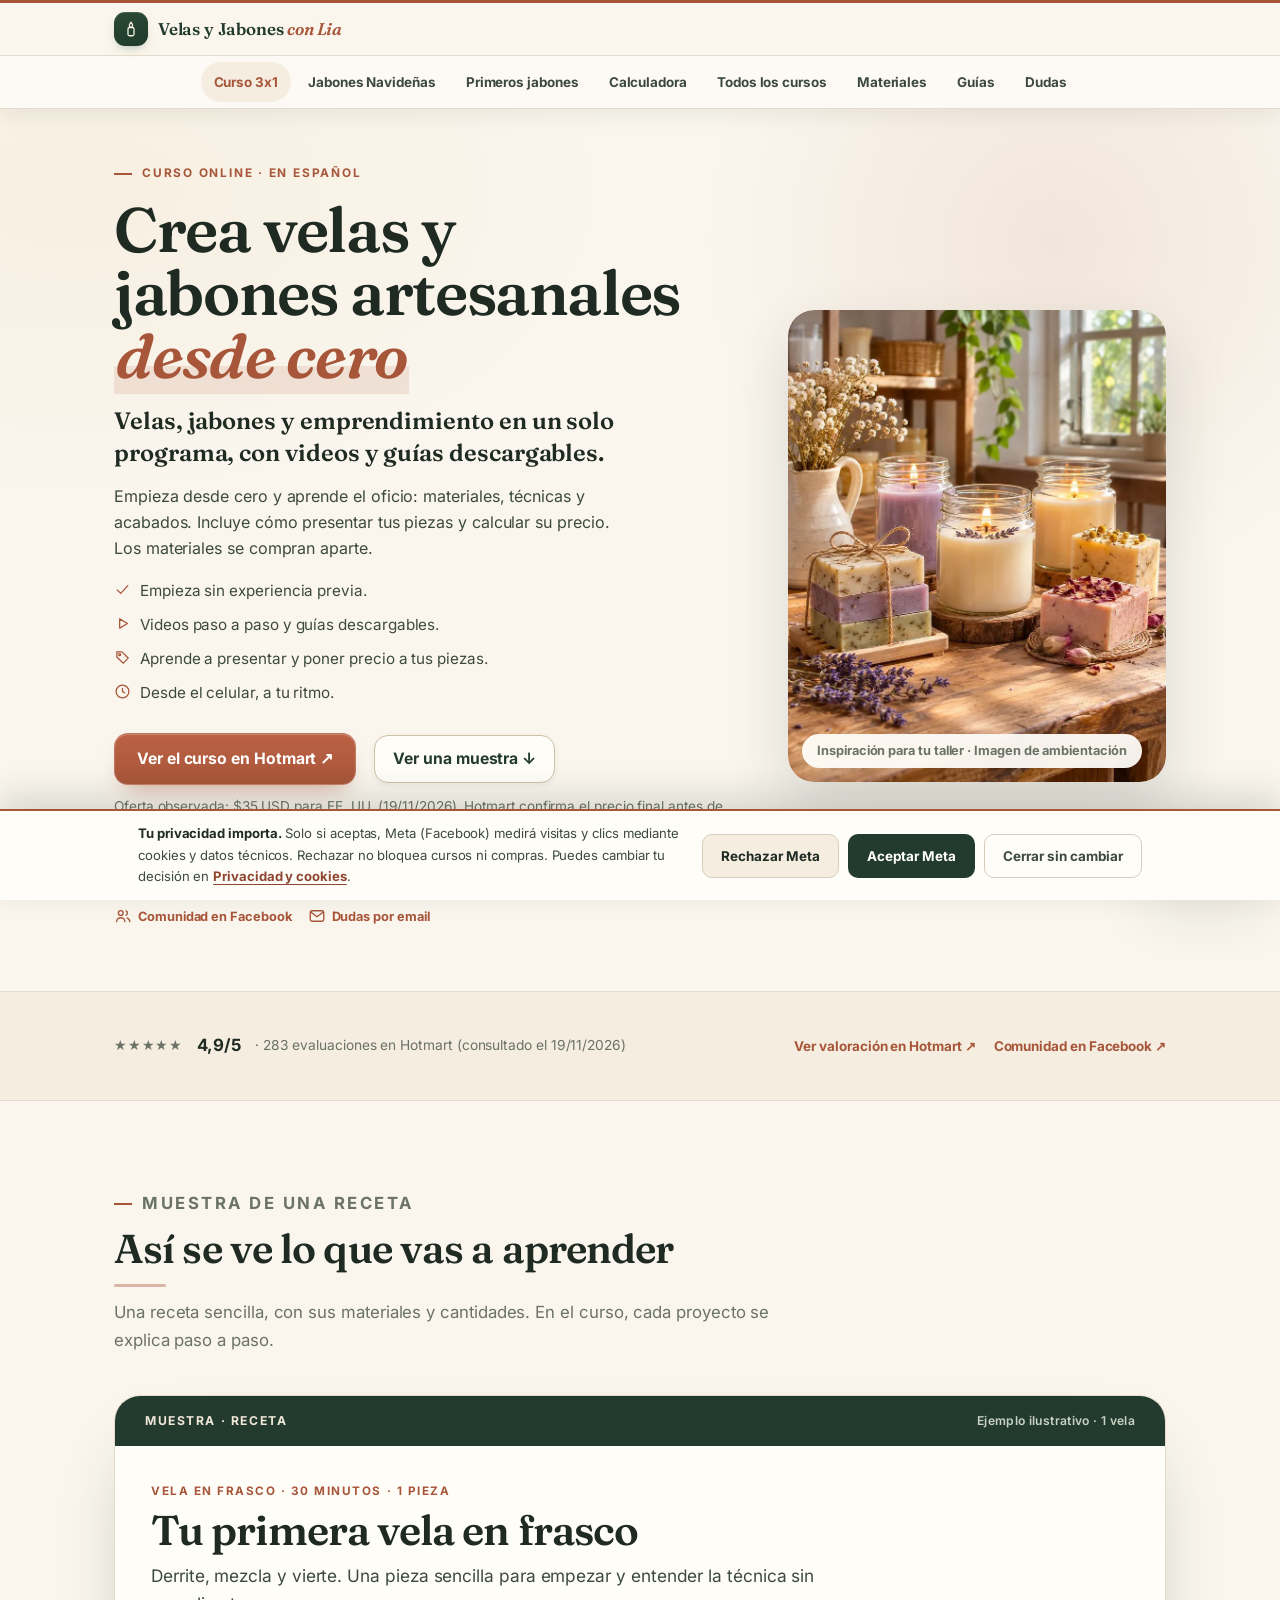
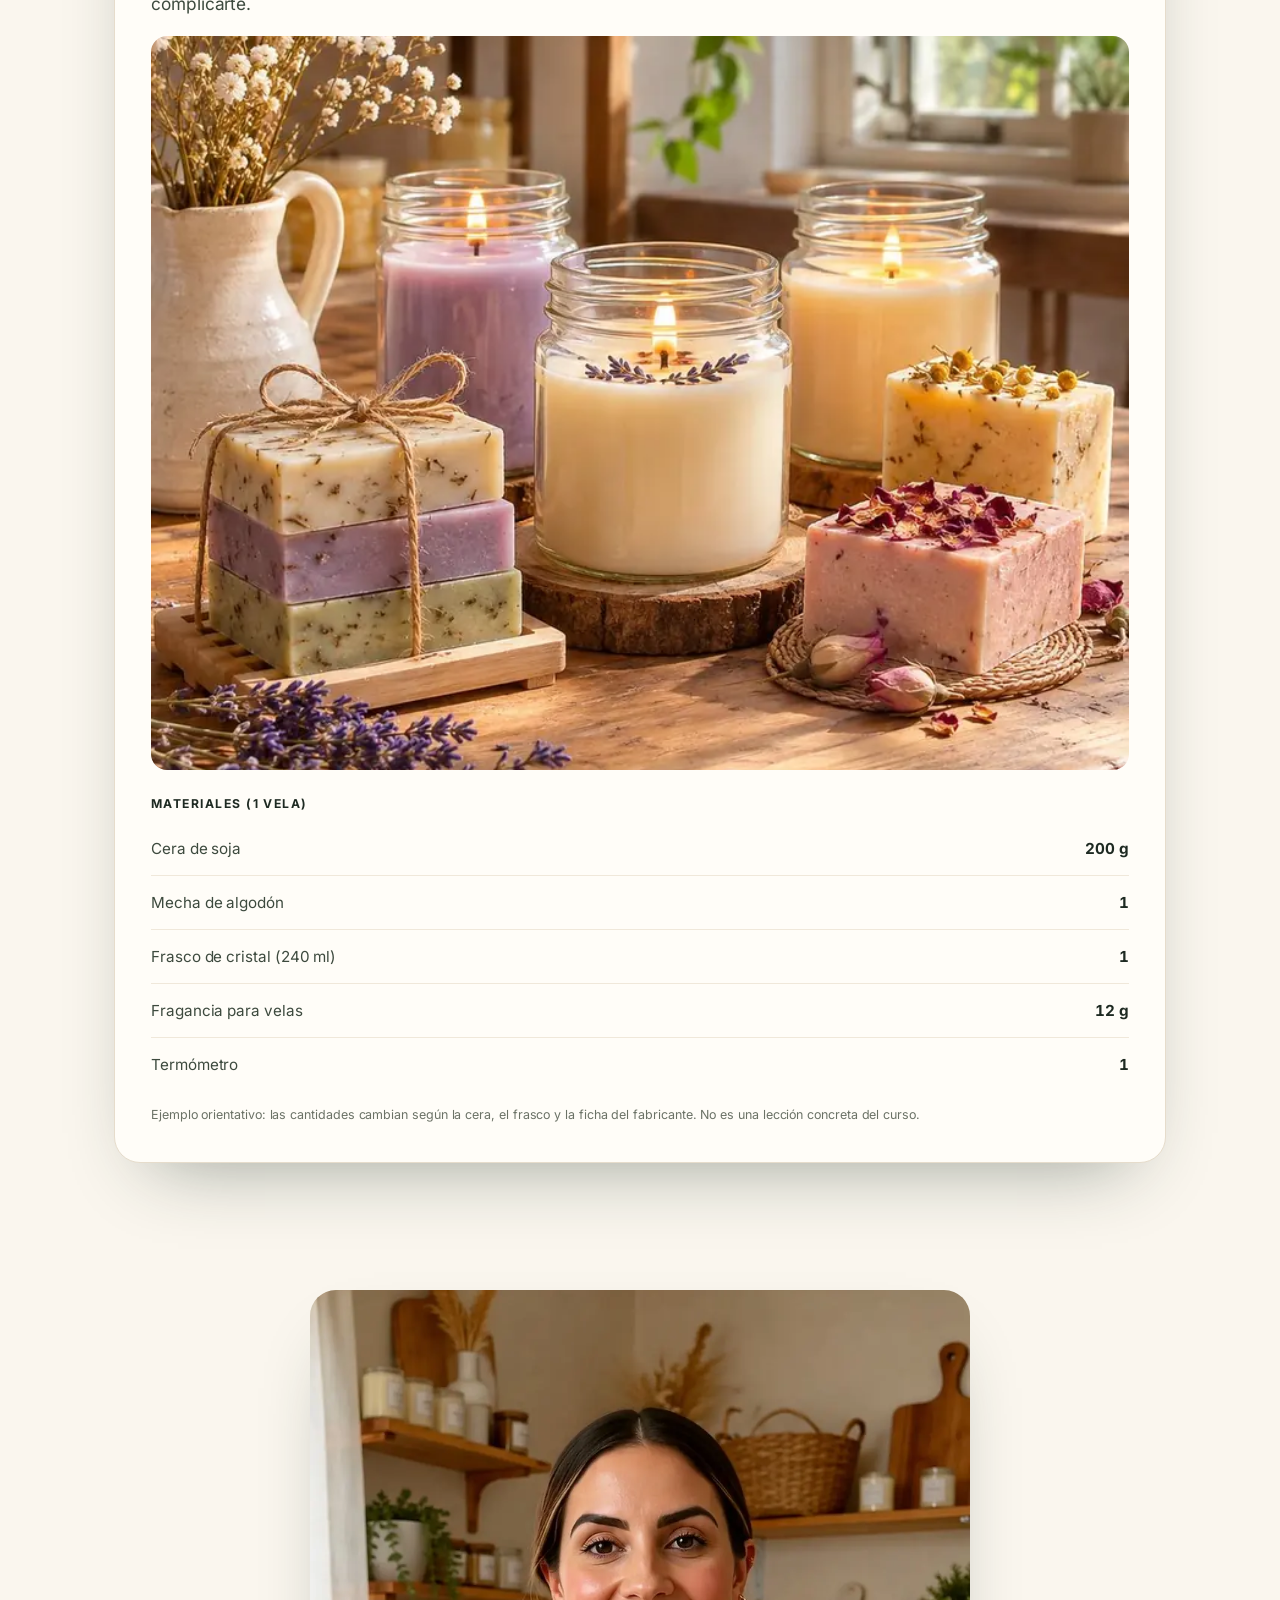
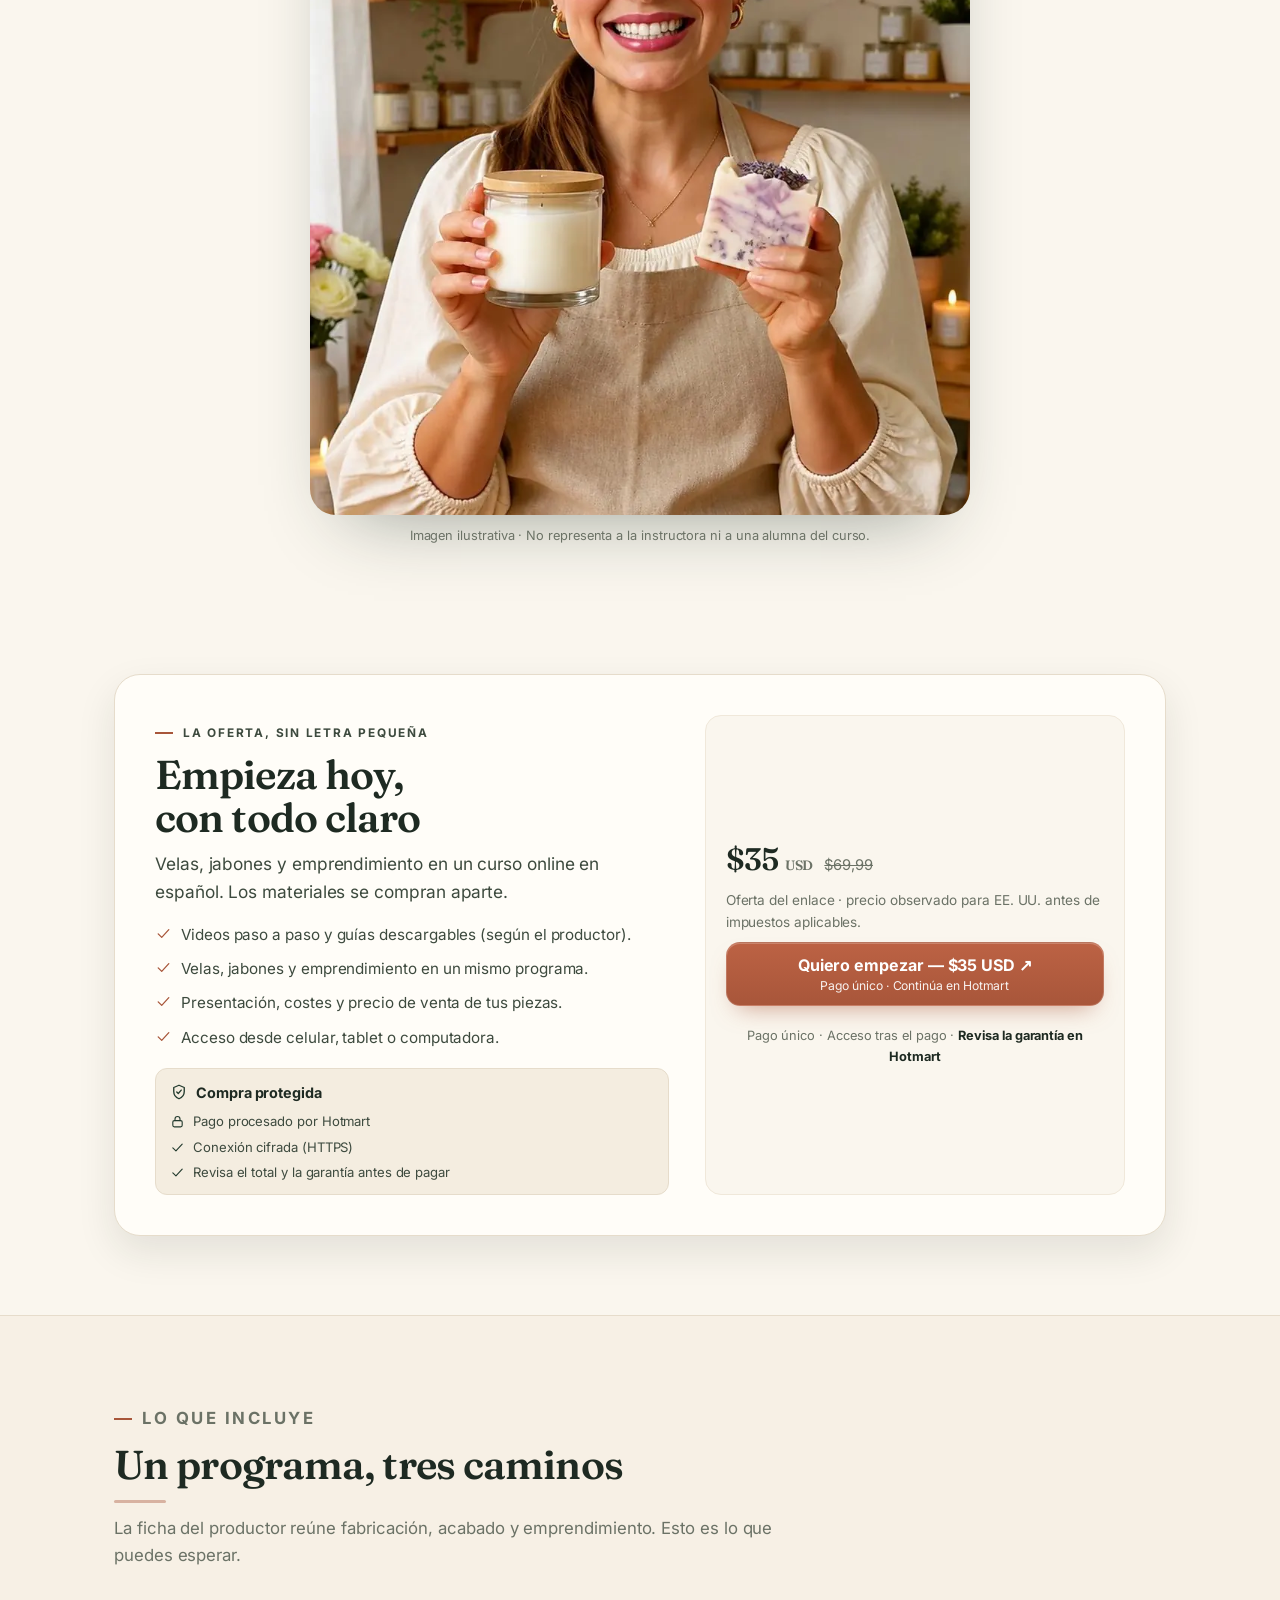
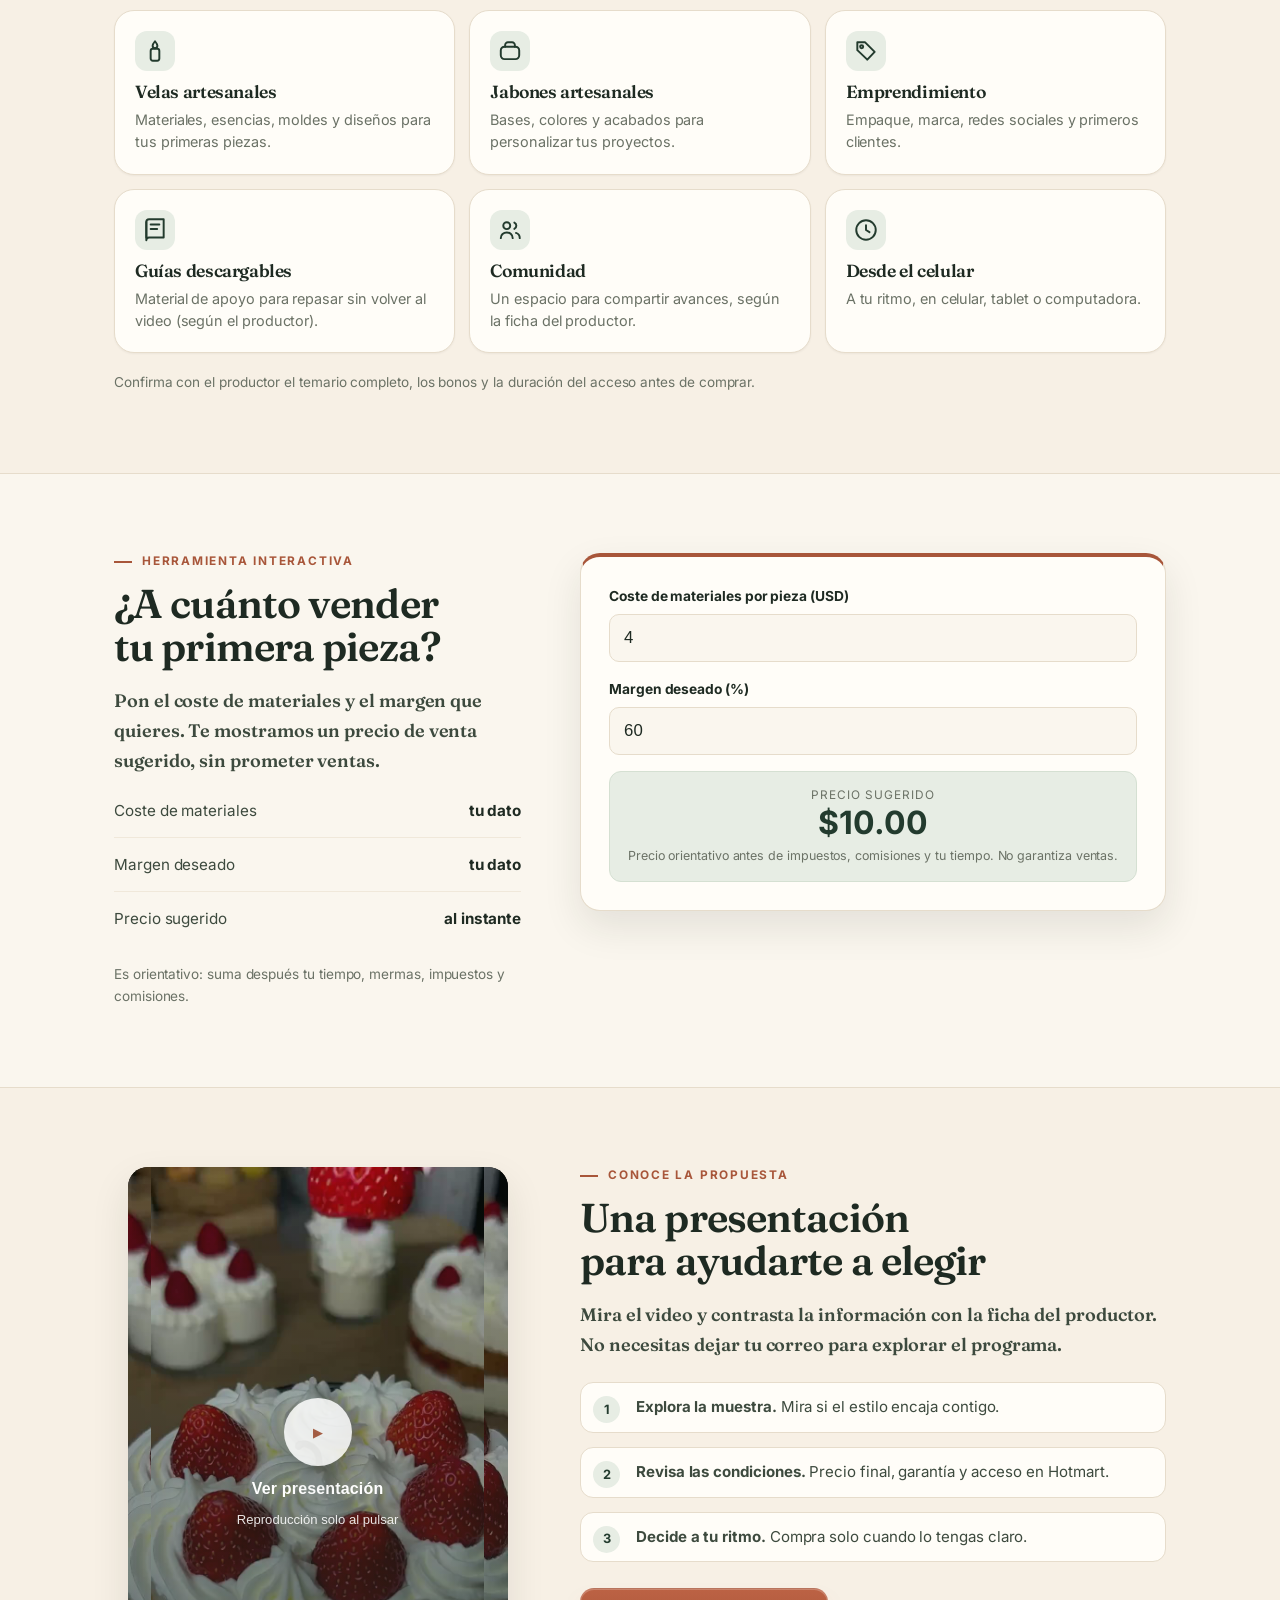
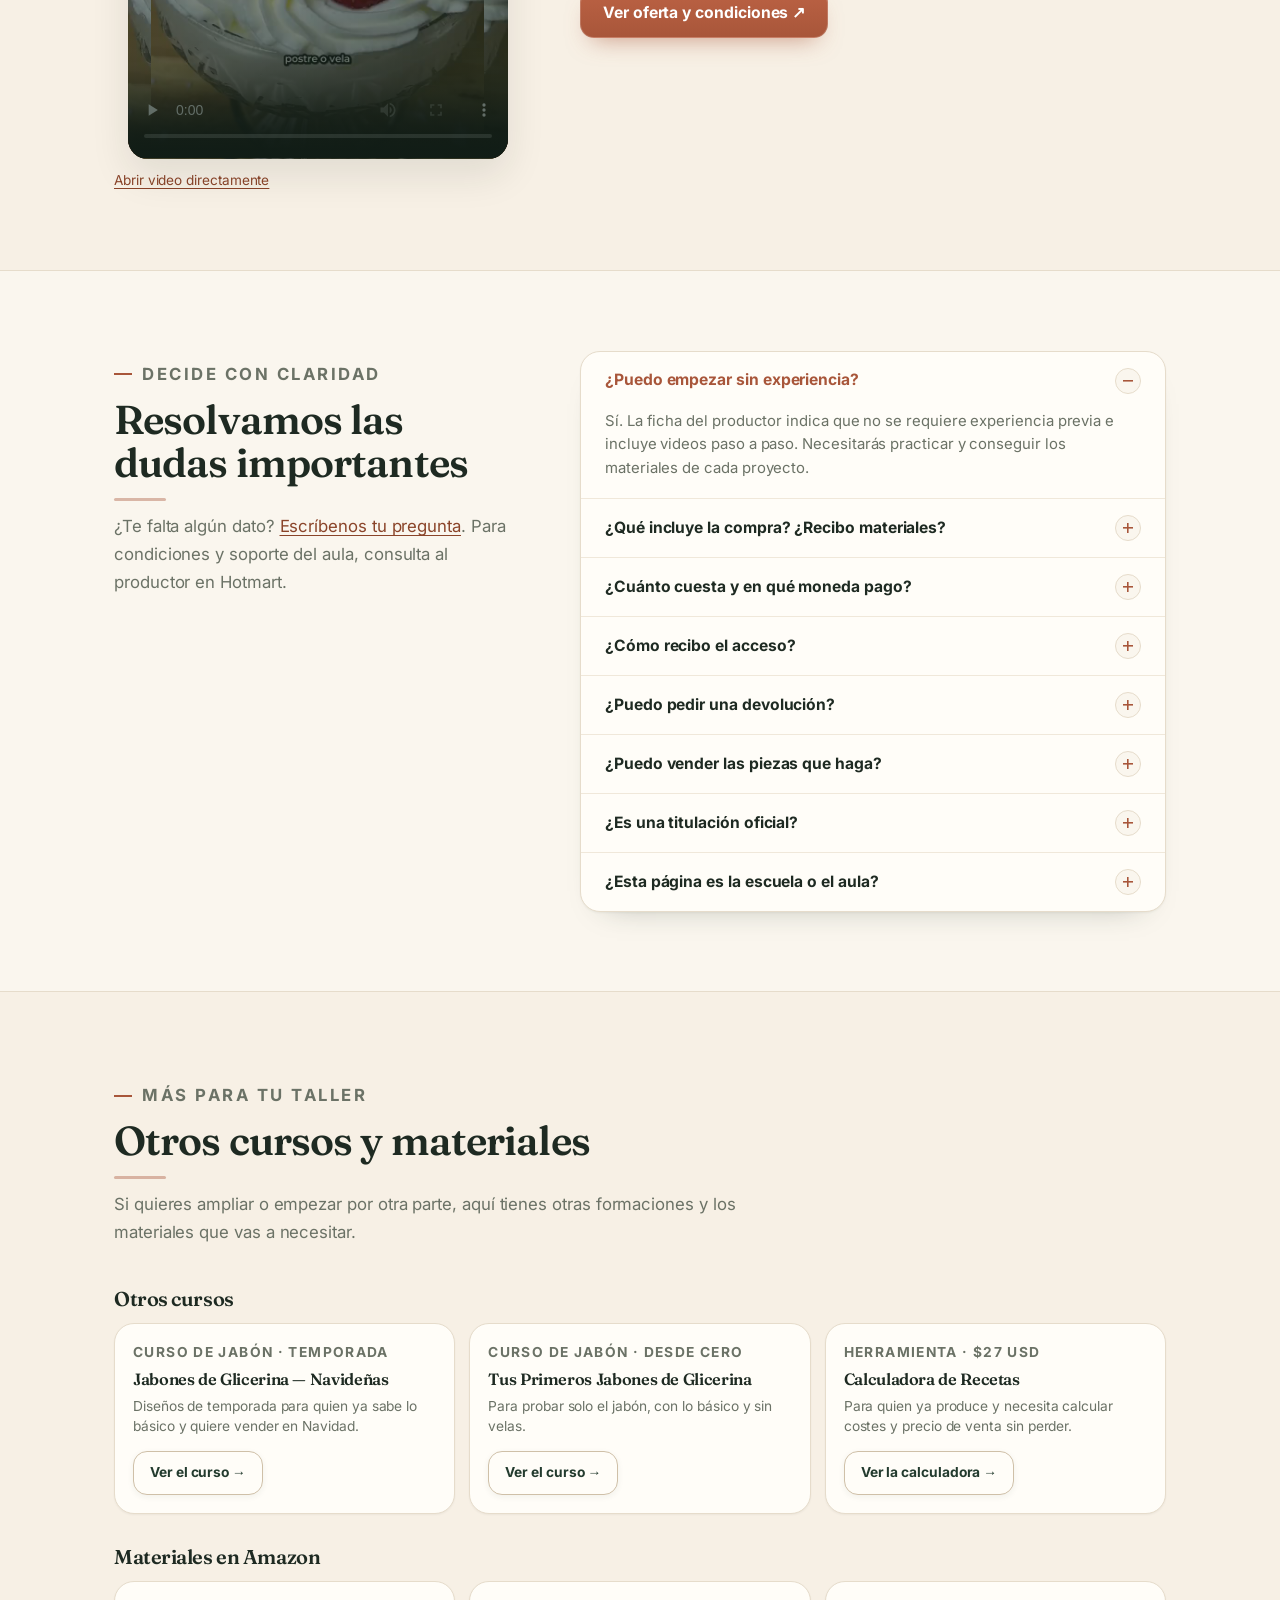
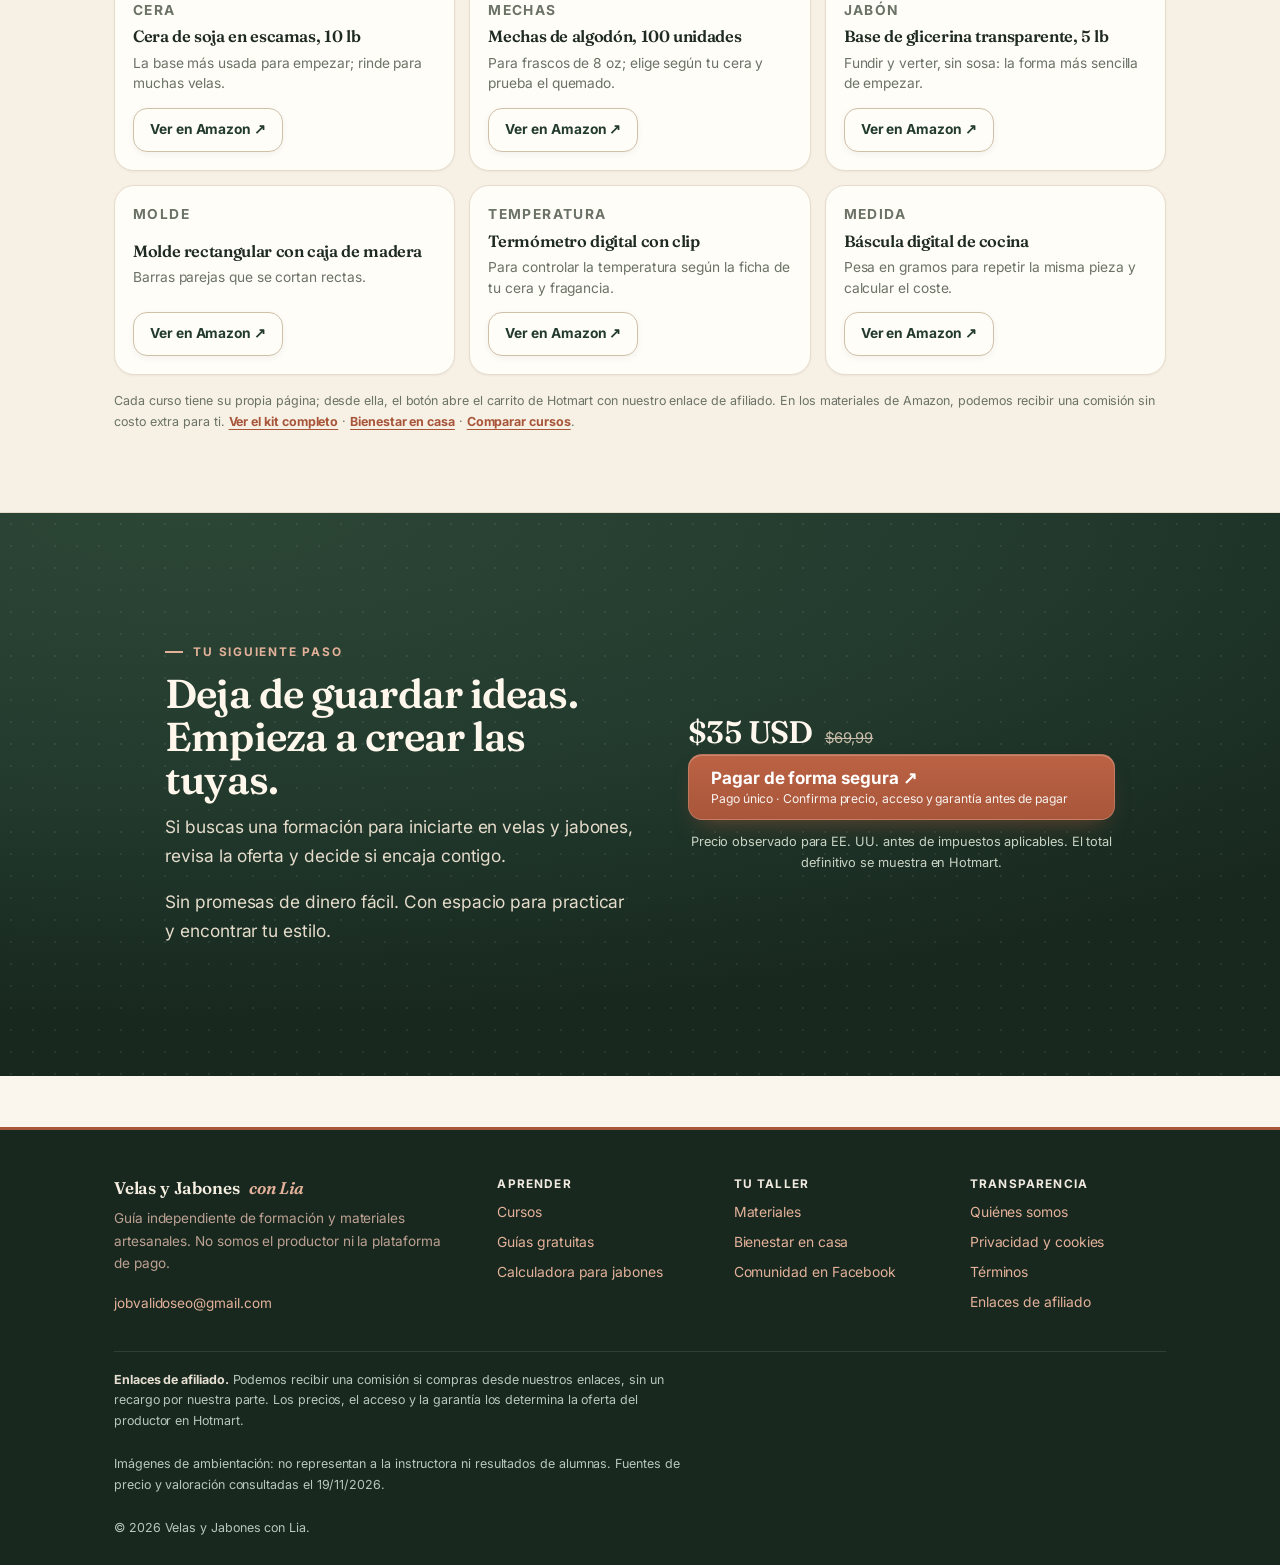
==== commit 0a33c6f2: "Audita conversion y experiencia movil; corrige calculos y checkout" ====
--- a/index.html
+++ b/index.html
@@ -20,10 +20,10 @@
 <meta name="twitter:card" content="summary_large_image">
 <meta name="twitter:image" content="https://avali2.github.io/assets/img/og-image.jpg">
 <link rel="icon" href="data:image/svg+xml,%3Csvg xmlns='http://www.w3.org/2000/svg' viewBox='0 0 32 32'%3E%3Crect width='32' height='32' rx='8' fill='%23233B2E'/%3E%3Crect x='11' y='14' width='10' height='12' rx='2.5' fill='%23FAF6EE'/%3E%3Cpath d='M16 5c2 2.4 3 3.9 3 5.4a3 3 0 0 1-6 0C13 8.9 14 7.4 16 5Z' fill='%23A8563A'/%3E%3C/svg%3E">
-<link rel="stylesheet" href="assets/css/site.css?v=5">
-<link rel="stylesheet" href="assets/css/consent.css?v=5">
+<link rel="stylesheet" href="assets/css/site.css?v=7">
+<link rel="stylesheet" href="assets/css/consent.css?v=7">
 <link rel="stylesheet" href="assets/fonts/fonts.css?v=1">
-<link rel="stylesheet" href="assets/css/editorial.css?v=9">
+<link rel="stylesheet" href="assets/css/editorial.css?v=10">
 <script type="application/ld+json">
 {"@context":"https://schema.org","@graph":[{"@type":"WebSite","@id":"https://avali2.github.io/#sitio","name":"Velas y Jabones con Lia","url":"https://avali2.github.io/","inLanguage":"es"},{"@type":"Course","name":"Velas y Jabones Artesanales OFERTA 3x1","description":"Curso online en español de velas, jabones y emprendimiento para principiantes.","provider":{"@type":"Organization","name":"Mapo Agency LLC"},"inLanguage":"es","url":"https://avali2.github.io/"}]}
 </script>
@@ -85,10 +85,10 @@
 <main id="contenido">
   <!-- ============================================================ HÉROE -->
   <section class="hero">
-    <div class="wrap">
+    <div class="wrap hero-grid hero-grid--editorial">
       <div class="hero-copy hero-copy--value">
         <p class="eyebrow">Curso online · En español</p>
-        <h1>Aprende a crear velas y jabones artesanales, <em>paso a paso</em></h1>
+        <h1>Crea velas y jabones artesanales <em>desde cero</em></h1>
         <p class="hero-sub">Velas, jabones y emprendimiento en un solo programa, con videos y guías descargables.</p>
         <p class="hero-body">Empieza desde cero y aprende el oficio: materiales, técnicas y acabados. Incluye cómo presentar tus piezas y calcular su precio. Los materiales se compran aparte.</p>
 
@@ -100,12 +100,13 @@
         </ul>
 
         <div class="hero-actions">
-          <a class="cta cta--ghost" href="#muestra">Ver la muestra ↓</a>
-          <a class="hero-offer-link" href="#oferta-precio">Ver la oferta — $35 USD ↓</a>
-        </div>
+          <a class="cta hero-action-primary" href="https://pay.hotmart.com/T96306980O?off=8ktju06n&amp;checkoutMode=10&amp;ref=O107442122M&amp;src=LANDHERO" target="_blank" rel="sponsored noopener" data-hotmart data-placement="hero-top">Ver el curso en Hotmart ↗</a>
+          <a class="cta cta--ghost" href="#muestra">Ver una muestra ↓</a>
+        </div>
+        <p class="small muted mt-1">Oferta observada: $35 USD para EE. UU. (19/11/2026). Hotmart confirma el precio final antes de pagar. <a class="hero-offer-link" href="#oferta-precio">Ver precio y condiciones ↓</a></p>
 
         <div class="trust-row">
-          <span class="trust-badge"><svg class="ico" aria-hidden="true"><use href="#i-star"/></svg> 4,9/5 · 283 reseñas</span>
+          <a class="trust-badge" href="https://hotmart.com/es/marketplace/productos/velas-y-jabones-artesanales-oferta-2x1/T96306980O" target="_blank" rel="noopener"><svg class="ico" aria-hidden="true"><use href="#i-star"/></svg> 4,9/5 · 283 reseñas en Hotmart ↗</a>
           <span class="trust-badge"><svg class="ico" aria-hidden="true"><use href="#i-lock"/></svg> Pago por Hotmart</span>
           <span class="trust-badge"><svg class="ico" aria-hidden="true"><use href="#i-shield"/></svg> Conexión cifrada</span>
         </div>
@@ -114,6 +115,10 @@
           <a href="mailto:jobvalidoseo@gmail.com?subject=Duda%20antes%20de%20comprar%20el%20curso"><svg class="ico" aria-hidden="true"><use href="#i-mail"/></svg> Dudas por email</a>
         </div>
       </div>
+      <figure class="hero-figure figure-clean">
+        <div class="figure-media"><picture><source type="image/webp" srcset="assets/img/taller-480.webp 480w, assets/img/taller-800.webp 800w, assets/img/taller-1000.webp 1000w" sizes="(max-width: 900px) 92vw, 400px"><img src="assets/img/taller-800.jpg" width="800" height="999" alt="Velas encendidas y jabones artesanales sobre una mesa" fetchpriority="high" decoding="async"></picture></div>
+        <figcaption>Inspiración para tu taller · Imagen de ambientación</figcaption>
+      </figure>
     </div>
   </section>
 
@@ -126,7 +131,8 @@
         <span>· 283 evaluaciones en Hotmart (consultado el 19/11/2026)</span>
       </div>
       <div class="proof-links">
-        <a href="https://www.facebook.com/Liavelasjabones" target="_blank" rel="noopener">Facebook ↗</a>
+        <a href="https://hotmart.com/es/marketplace/productos/velas-y-jabones-artesanales-oferta-2x1/T96306980O" target="_blank" rel="noopener">Ver valoración en Hotmart ↗</a>
+        <a href="https://www.facebook.com/Liavelasjabones" target="_blank" rel="noopener">Comunidad en Facebook ↗</a>
       </div>
     </div>
   </section>
@@ -161,12 +167,12 @@
     </div>
   </section>
 
-  <!-- ================================================ FOTO DE LA ARTESANA -->
-  <section class="section section--photo" id="artesana" aria-label="La artesana del taller">
+  <!-- ================================================ IMAGEN DE AMBIENTACIÓN -->
+  <section class="section section--photo" id="artesana" aria-label="Inspiración artesanal">
     <div class="wrap">
       <figure class="photo-big">
-        <picture><source type="image/webp" srcset="assets/img/lia-420.webp 420w, assets/img/lia-640.webp 640w, assets/img/lia-880.webp 880w" sizes="(max-width: 900px) 92vw, 720px"><img src="assets/img/lia-640.jpg" width="880" height="1563" alt="Artesana con delantal sosteniendo una vela en frasco y una barra de jabón artesanal" loading="lazy" decoding="async"></picture>
-        <figcaption>La artesana del taller de velas y jabones. Imagen de ambientación.</figcaption>
+        <picture><source type="image/webp" srcset="assets/img/lia-420.webp 420w, assets/img/lia-640.webp 640w, assets/img/lia-880.webp 880w" sizes="(max-width: 900px) 92vw, 720px"><img src="assets/img/lia-640.jpg" width="880" height="1563" alt="Imagen ilustrativa de una mujer mostrando una vela y un jabón artesanal; no representa a la instructora" loading="lazy" decoding="async"></picture>
+        <figcaption>Imagen ilustrativa · No representa a la instructora ni a una alumna del curso.</figcaption>
       </figure>
     </div>
   </section>
@@ -197,7 +203,7 @@
         <div class="offer-side">
           <div class="price-row"><span class="price-now">$35 <span class="small muted">USD</span></span><span class="price-was">$69,99</span></div>
           <p class="small muted">Oferta del enlace · precio observado para EE. UU. antes de impuestos aplicables.</p>
-          <a class="cta cta--hero" href="https://go.hotmart.com/O107442122M?ap=e5ca&amp;src=LANDVELAS1" target="_blank" rel="sponsored noopener" data-hotmart data-placement="hero" data-sticky-anchor>
+          <a class="cta cta--hero" href="https://pay.hotmart.com/T96306980O?off=8ktju06n&amp;checkoutMode=10&amp;ref=O107442122M&amp;src=LANDVELAS1" target="_blank" rel="sponsored noopener" data-hotmart data-placement="hero" data-sticky-anchor>
             <span>Quiero empezar — $35 USD ↗</span>
             <small>Pago único · Continúa en Hotmart</small>
           </a>
@@ -242,8 +248,9 @@
         <p class="small muted mt-2">Es orientativo: suma después tu tiempo, mermas, impuestos y comisiones.</p>
       </div>
       <form class="calc-card" id="calc-precio" novalidate aria-label="Calculadora de precio de venta">
-        <div class="field"><label for="calc-coste">Coste de materiales por pieza (USD)</label><input type="number" id="calc-coste" value="4" min="0" step="0.01" inputmode="decimal"></div>
-        <div class="field"><label for="calc-margen">Margen deseado (%)</label><input type="number" id="calc-margen" value="60" min="0" max="90" step="1" inputmode="numeric"></div>
+        <div class="field"><label for="calc-coste">Coste de materiales por pieza (USD)</label><input type="number" id="calc-coste" value="4" min="0" step="0.01" inputmode="decimal" required aria-describedby="calc-error"></div>
+        <div class="field"><label for="calc-margen">Margen deseado (%)</label><input type="number" id="calc-margen" value="60" min="0" max="90" step="1" inputmode="numeric" required aria-describedby="calc-error"></div>
+        <p class="calc-error" id="calc-error" role="alert"></p>
         <div class="calc-result" role="status" aria-live="polite"><span>Precio sugerido</span><b id="calc-resultado">—</b><p id="calc-nota">Precio orientativo antes de impuestos y comisiones. No garantiza ventas.</p></div>
       </form>
     </div>
@@ -257,7 +264,7 @@
         <button class="video-play" type="button" aria-label="Reproducir presentación"><span class="video-play-ring" aria-hidden="true">▶</span><b>Ver presentación</b><span>Reproducción solo al pulsar</span></button>
         <video controls playsinline preload="none" poster="vsl-poster.jpg" width="720" height="1280"><source src="vsl-ligero.mp4" type="video/mp4">Puedes <a href="vsl-ligero.mp4">abrir el video</a>.</video>
       </div><p class="small muted mt-1"><a href="vsl-ligero.mp4">Abrir video directamente</a></p></div>
-      <div><p class="eyebrow">Conoce la propuesta</p><h2>Una presentación para ayudarte a elegir</h2><p class="lead mt-2">Mira el video y contrasta la información con la ficha del productor. No necesitas dejar tu correo para explorar el programa.</p><ol class="buy-steps"><li><b>Explora la muestra.</b> Mira si el estilo encaja contigo.</li><li><b>Revisa las condiciones.</b> Precio final, garantía y acceso en Hotmart.</li><li><b>Decide a tu ritmo.</b> Compra solo cuando lo tengas claro.</li></ol><a class="cta mt-3" href="https://go.hotmart.com/O107442122M?ap=e5ca&amp;src=LANDVELAS3" target="_blank" rel="sponsored noopener" data-placement="video">Ver oferta y condiciones ↗</a></div>
+      <div><p class="eyebrow">Conoce la propuesta</p><h2>Una presentación para ayudarte a elegir</h2><p class="lead mt-2">Mira el video y contrasta la información con la ficha del productor. No necesitas dejar tu correo para explorar el programa.</p><ol class="buy-steps"><li><b>Explora la muestra.</b> Mira si el estilo encaja contigo.</li><li><b>Revisa las condiciones.</b> Precio final, garantía y acceso en Hotmart.</li><li><b>Decide a tu ritmo.</b> Compra solo cuando lo tengas claro.</li></ol><a class="cta mt-3" href="https://pay.hotmart.com/T96306980O?off=8ktju06n&amp;checkoutMode=10&amp;ref=O107442122M&amp;src=LANDVELAS3" target="_blank" rel="sponsored noopener" data-placement="video">Ver oferta y condiciones ↗</a></div>
     </div>
   </section>
 
@@ -349,18 +356,18 @@
   </section>
 
   <!-- ==================================================== CIERRE / CTA -->
-  <section class="section band--dark" id="empezar"><div class="wrap"><div class="finale"><div class="finale-grid"><div><p class="eyebrow">Tu siguiente paso</p><h2>Deja de guardar ideas.<br>Empieza a crear las tuyas.</h2><p>Si buscas una formación para iniciarte en velas y jabones, revisa la oferta y decide si encaja contigo.</p><p class="mt-2">Sin promesas de dinero fácil. Con espacio para practicar y encontrar tu estilo.</p></div><div><div class="price-row"><span class="price-now">$35 USD</span><span class="price-was">$69,99</span></div><a class="cta cta--hero" href="https://go.hotmart.com/O107442122M?ap=e5ca&amp;src=LANDFINAL" target="_blank" rel="sponsored noopener" data-placement="final" data-sticky-anchor><span>Pagar de forma segura ↗</span><small>Pago único · Confirma precio, acceso y garantía antes de pagar</small></a><p class="reassure" style="color:#C9D3C4">Precio observado para EE. UU. antes de impuestos aplicables. El total definitivo se muestra en Hotmart.</p></div></div></div></div></section>
+  <section class="section band--dark" id="empezar"><div class="wrap"><div class="finale"><div class="finale-grid"><div><p class="eyebrow">Tu siguiente paso</p><h2>Deja de guardar ideas.<br>Empieza a crear las tuyas.</h2><p>Si buscas una formación para iniciarte en velas y jabones, revisa la oferta y decide si encaja contigo.</p><p class="mt-2">Sin promesas de dinero fácil. Con espacio para practicar y encontrar tu estilo.</p></div><div><div class="price-row"><span class="price-now">$35 USD</span><span class="price-was">$69,99</span></div><a class="cta cta--hero" href="https://pay.hotmart.com/T96306980O?off=8ktju06n&amp;checkoutMode=10&amp;ref=O107442122M&amp;src=LANDFINAL" target="_blank" rel="sponsored noopener" data-placement="final" data-sticky-anchor><span>Pagar de forma segura ↗</span><small>Pago único · Confirma precio, acceso y garantía antes de pagar</small></a><p class="reassure" style="color:#C9D3C4">Precio observado para EE. UU. antes de impuestos aplicables. El total definitivo se muestra en Hotmart.</p></div></div></div></div></section>
 </main>
 
 <footer class="footer"><div class="wrap"><div class="footer-grid"><div class="footer-about"><a class="brand" href="index.html">Velas y Jabones <em>con Lia</em></a><p>Guía independiente de formación y materiales artesanales. No somos el productor ni la plataforma de pago.</p><p class="mt-2"><a href="mailto:jobvalidoseo@gmail.com">jobvalidoseo@gmail.com</a></p></div><div><h4>Aprender</h4><ul><li><a href="tienda.html">Cursos</a></li><li><a href="guias.html">Guías gratuitas</a></li><li><a href="calculadora.html">Calculadora para jabones</a></li></ul></div><div><h4>Tu taller</h4><ul><li><a href="kit.html">Materiales</a></li><li><a href="bienestar.html">Bienestar en casa</a></li><li><a href="https://www.facebook.com/Liavelasjabones" rel="noopener">Comunidad en Facebook</a></li></ul></div><div><h4>Transparencia</h4><ul><li><a href="sobre.html">Quiénes somos</a></li><li><a href="privacidad.html">Privacidad y cookies</a></li><li><a href="terminos.html">Términos</a></li><li><a href="sobre.html#afiliados">Enlaces de afiliado</a></li></ul></div></div><div class="footer-bottom"><p><strong>Enlaces de afiliado.</strong> Podemos recibir una comisión si compras desde nuestros enlaces, sin un recargo por nuestra parte. Los precios, el acceso y la garantía los determina la oferta del productor en Hotmart.</p><p>Imágenes de ambientación: no representan a la instructora ni resultados de alumnas. Fuentes de precio y valoración consultadas el 19/11/2026.</p><p>© <span data-year>2026</span> Velas y Jabones con Lia.</p></div></div></footer>
 
-<div class="sticky-buy" aria-label="Oferta del curso"><div class="sb-price"><b>$35 USD</b><span>Antes de impuestos aplicables</span></div><a class="cta" href="https://go.hotmart.com/O107442122M?ap=e5ca&amp;src=LANDSTICKY" target="_blank" rel="sponsored noopener" data-placement="sticky">Quiero empezar ↗</a></div>
+<div class="sticky-buy" aria-label="Oferta del curso"><div class="sb-price"><b>$35 USD</b><span>Antes de impuestos aplicables</span></div><a class="cta" href="https://pay.hotmart.com/T96306980O?off=8ktju06n&amp;checkoutMode=10&amp;ref=O107442122M&amp;src=LANDSTICKY" target="_blank" rel="sponsored noopener" data-placement="sticky">Quiero empezar ↗</a></div>
 
 <button type="button" class="support-fab" aria-expanded="false" aria-controls="support-panel" aria-label="Abrir dudas y contacto"><svg class="ico" aria-hidden="true"><use href="#i-chat"/></svg><span class="support-fab-label">¿Dudas?</span></button>
 <div class="support-panel" id="support-panel" role="dialog" aria-label="Contacto y ayuda"><button type="button" class="close" aria-label="Cerrar">×</button><h3>¿Te ayudamos a decidir?</h3><p>Resolvemos dudas sobre contenido, materiales y compra.</p><a href="mailto:jobvalidoseo@gmail.com?subject=Duda%20antes%20de%20comprar%20el%20curso"><svg class="ico" aria-hidden="true"><use href="#i-mail"/></svg> jobvalidoseo@gmail.com</a><a href="https://www.facebook.com/Liavelasjabones" target="_blank" rel="noopener"><svg class="ico" aria-hidden="true"><use href="#i-users"/></svg> Comunidad en Facebook</a></div>
 
-<script src="assets/js/consent.js?v=4" defer></script>
-<script src="assets/js/site.js?v=8" defer></script>
+<script src="assets/js/consent.js?v=7" defer></script>
+<script src="assets/js/site.js?v=9" defer></script>
 <script src="assets/js/pro.js?v=4" defer></script>
 <script>
 (function () {
@@ -370,13 +377,22 @@
   if (!coste || !margen) return;
   var out = document.getElementById("calc-resultado");
   var nota = document.getElementById("calc-nota");
+  var error = document.getElementById("calc-error");
   function actualizar() {
-    var c = parseFloat(coste.value);
-    var m = parseFloat(margen.value);
-    c = isFinite(c) && c >= 0 ? c : 0;
-    m = isFinite(m) ? Math.min(Math.max(m, 0), 90) : 0;
-    if (m >= 100) { out.textContent = "—"; nota.textContent = "Elige un margen menor al 100 %."; return; }
-    var precio = c > 0 && m < 100 ? c / (1 - m / 100) : 0;
+    var c = coste.valueAsNumber;
+    var m = margen.valueAsNumber;
+    var costeValido = coste.value.trim() !== "" && Number.isFinite(c) && c > 0 && coste.validity.valid;
+    var margenValido = margen.value.trim() !== "" && Number.isFinite(m) && m >= 0 && m <= 90 && margen.validity.valid;
+    coste.setAttribute("aria-invalid", String(!costeValido));
+    margen.setAttribute("aria-invalid", String(!margenValido));
+    if (!costeValido || !margenValido) {
+      out.textContent = "—";
+      error.textContent = !costeValido ? "Introduce un coste mayor que cero." : "El margen debe estar entre 0 y 90 %.";
+      nota.textContent = "Corrige los datos para ver un precio orientativo.";
+      return;
+    }
+    error.textContent = "";
+    var precio = c / (1 - m / 100);
     out.textContent = "$" + precio.toFixed(2);
     nota.textContent = "Precio orientativo antes de impuestos, comisiones y tu tiempo. No garantiza ventas.";
   }
--- a/assets/css/site.css
+++ b/assets/css/site.css
@@ -1047,7 +1047,7 @@
 
 @media (max-width: 900px) {
   .sticky-buy { display: flex; }
-  body { padding-block-end: 74px; }
+  body:has(.sticky-buy) { padding-block-end: calc(78px + env(safe-area-inset-bottom, 0px)); }
 }
 
 /* -------------------------------------------------------------- footer --- */
--- a/assets/css/consent.css
+++ b/assets/css/consent.css
@@ -7,12 +7,12 @@
   inset-block-end: 0;
   z-index: 120;
   display: none;
-  padding: 14px var(--gutter) calc(14px + env(safe-area-inset-bottom, 0px));
-  background: rgb(30 20 15 / 97%);
-  color: #e8d6c6;
-  border-block-start: 1px solid rgb(255 255 255 / 12%);
-  box-shadow: 0 -12px 40px rgb(20 12 8 / 35%);
-  font-size: .84rem;
+  padding: 12px var(--gutter) calc(12px + env(safe-area-inset-bottom, 0px));
+  background: #FFFDF8;
+  color: #1E2A22;
+  border-block-start: 2px solid #A8563A;
+  box-shadow: 0 -12px 34px rgb(30 42 34 / 16%);
+  font-size: .82rem;
   line-height: 1.55;
 }
 .consent.is-open { display: block; }
@@ -26,12 +26,13 @@
   max-width: var(--maxw);
   margin-inline: auto;
 }
-.consent p { margin: 0; max-width: 62ch; color: #dcc9b8; }
-.consent a { color: #f2d3ae; font-weight: 600; }
+.consent p { margin: 0; max-width: 68ch; color: #3D4A3E; }
+.consent strong { color: #1E2A22; }
+.consent a { color: #8E4630; font-weight: 700; }
 .consent-actions { display: flex; flex-wrap: wrap; gap: 9px; }
 
 .consent button {
-  min-block-size: 42px;
+  min-block-size: 44px;
   padding: 10px 18px;
   border-radius: 10px;
   border: 1px solid transparent;
@@ -41,20 +42,13 @@
   cursor: pointer;
   -webkit-tap-highlight-color: transparent;
 }
-.consent .accept {
-  background: var(--green);
-  color: #fff;
-}
-.consent .accept:hover { background: #0f6633; }
-.consent .reject {
-  background: transparent;
-  color: #e0cbb8;
-  border-color: rgb(255 255 255 / 26%);
-}
-.consent .reject:hover { background: rgb(255 255 255 / 8%); color: #fff; }
+.consent .accept { background: #233B2E; color: #fff; }
+.consent .accept:hover { background: #18281F; }
+.consent .reject { background: #F4EDE0; color: #1E2A22; border-color: #D6CDBD; }
+.consent .reject:hover { background: #E7EDE4; }
 
-.consent { max-height: 75dvh; overflow-y: auto; }
-.consent .dismiss { background: transparent; border-color: #8f7768; color: #e0cbb8; }
-.consent button:focus-visible { outline: 3px solid #fff; outline-offset: 3px; }
+.consent { max-height: min(42dvh, 300px); overflow-y: auto; }
+.consent .dismiss { background: transparent; border-color: #D6CDBD; color: #3D4A3E; }
+.consent button:focus-visible { outline: 3px solid #A8563A; outline-offset: 3px; }
 .consent .storage-note:empty { display: none; }
 body.consent-open .sticky-buy { display: none; }
--- a/assets/css/editorial.css
+++ b/assets/css/editorial.css
@@ -786,3 +786,82 @@
   box-shadow: 0 34px 74px -38px rgb(31 51 39 / 48%);
 }
 .sticky-buy { background: linear-gradient(180deg, #25432F, #1E3A2B); }
+
+/* Auditoría móvil: menú por encima del widget de ayuda, anclas visibles. */
+.topbar { z-index: 110; }
+.topbar-main .brand { order: 0; }
+.topbar-main .menu-toggle { order: 1; flex: 0 0 auto; }
+.menu-toggle { min-block-size: 44px; }
+.mobile-menu a { min-block-size: 48px; }
+.mobile-menu a[aria-current="page"] {
+  border-inline-start: 3px solid var(--page-accent);
+  padding-inline-start: 12px;
+  background: var(--surface-2);
+}
+@media (max-width: 900px) {
+  :root { --header-h: 62px; }
+  .topbar-main { min-block-size: 58px; }
+  .topbar-main .brand { font-size: clamp(.8rem, 2.9vw, 1rem); min-width: 0; }
+  .topbar-main .brand-mark { flex: 0 0 32px; }
+}
+@media (max-width: 350px) {
+  .topbar-main { gap: 6px; }
+  .topbar-main .brand { font-size: .8rem; gap: 6px; }
+  .topbar-main .menu-toggle { padding-inline: 10px; }
+}
+@media (min-width: 901px) { :root { --header-h: 114px; } }
+
+/* Una foto del producto para equilibrar el héroe, sin atribuirla al productor. */
+.hero-grid--editorial { grid-template-columns: minmax(0, 1.24fr) minmax(0, .76fr); }
+.hero-grid--editorial .hero-copy { min-width: 0; }
+.hero-grid--editorial .hero-figure { align-self: center; }
+.hero-grid--editorial .figure-media img {
+  aspect-ratio: 4 / 5;
+  object-position: center;
+}
+.hero-grid--editorial .figure-clean figcaption { text-align: center; font-size: .8rem; color: var(--muted); }
+.hero .hero-action-primary { min-block-size: 52px; padding-inline: 22px; width: auto; max-width: none; }
+.hero .hero-offer-link { color: var(--terracotta-hover); }
+@media (max-width: 900px) {
+  .hero-grid--editorial { grid-template-columns: 1fr; }
+  .hero-grid--editorial .hero-figure { width: 100%; max-width: 540px; }
+  .hero-grid--editorial .figure-media img { aspect-ratio: 16 / 8; object-position: center 41%; }
+}
+@media (max-width: 600px) {
+  .hero .hero-action-primary { width: 100%; justify-content: center; }
+  .hero-grid--editorial .hero-figure { max-width: none; }
+  .hero-grid--editorial .figure-media img { aspect-ratio: 16 / 8; }
+}
+
+/* La tienda necesita una navegación de cursos propia: antes no tenía CSS activo. */
+.course-menu { background: var(--surface); border-block: 1px solid var(--line); }
+.course-menu-in { display: flex; gap: 8px; overflow-x: auto; padding-block: 12px; scrollbar-width: thin; }
+.course-menu a {
+  flex: 0 0 auto; display: inline-flex; align-items: center;
+  min-block-size: 44px; padding: 8px 15px; border: 1px solid var(--line);
+  border-radius: 999px; color: var(--ink); background: var(--paper);
+  font-size: .83rem; font-weight: 650; text-decoration: none; white-space: nowrap;
+}
+.course-menu a:hover, .course-menu a[aria-current="page"] {
+  background: var(--green); color: #fff; border-color: var(--green);
+}
+
+/* Pasos explicativos utilizados por las páginas de compra. */
+.buy-steps { list-style: none; counter-reset: steps; display: grid; gap: 14px; margin-top: 22px; }
+.buy-steps li {
+  counter-increment: steps; position: relative; padding: 12px 14px 12px 55px;
+  min-block-size: 48px; background: var(--surface); border: 1px solid var(--line);
+  border-radius: 13px; font-size: .94rem;
+}
+.buy-steps li::before {
+  content: counter(steps); position: absolute; inset-inline-start: 12px; inset-block-start: 13px;
+  display: grid; place-items: center; inline-size: 27px; block-size: 27px;
+  border-radius: 50%; background: var(--green-soft); color: var(--green);
+  font-weight: 750; font-size: .8rem;
+}
+
+/* Focus y formularios: una cuenta inválida no se presenta como precio. */
+.calc-card input[aria-invalid="true"] { border-color: #AD4E37; background: #FFF4EF; }
+.calc-card .calc-error { color: #9A3927; font-size: .84rem; font-weight: 650; }
+.calc-card .calc-error:empty { display: none; }
+@media (hover: none) { .prod:hover, .module:hover, .bonus:hover, .shop-card:hover, .inc-card:hover { transform: none; } }
